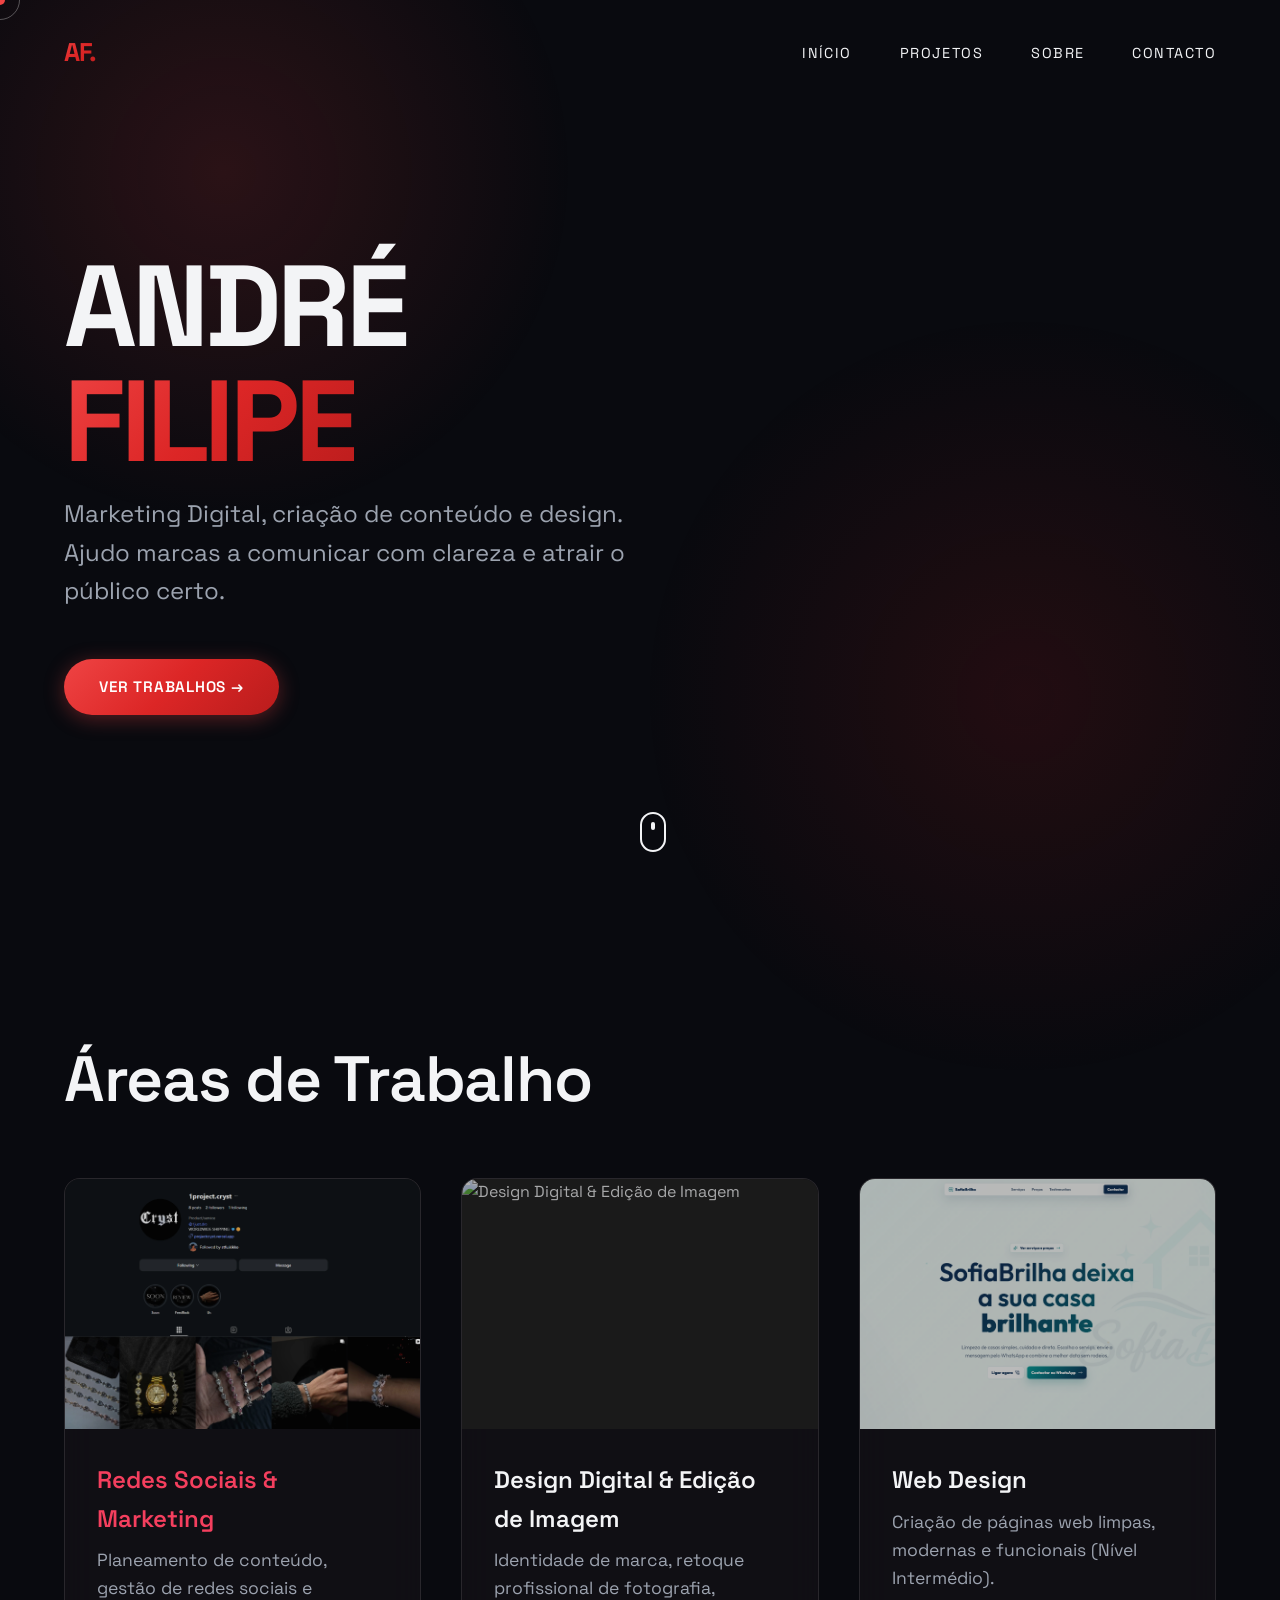
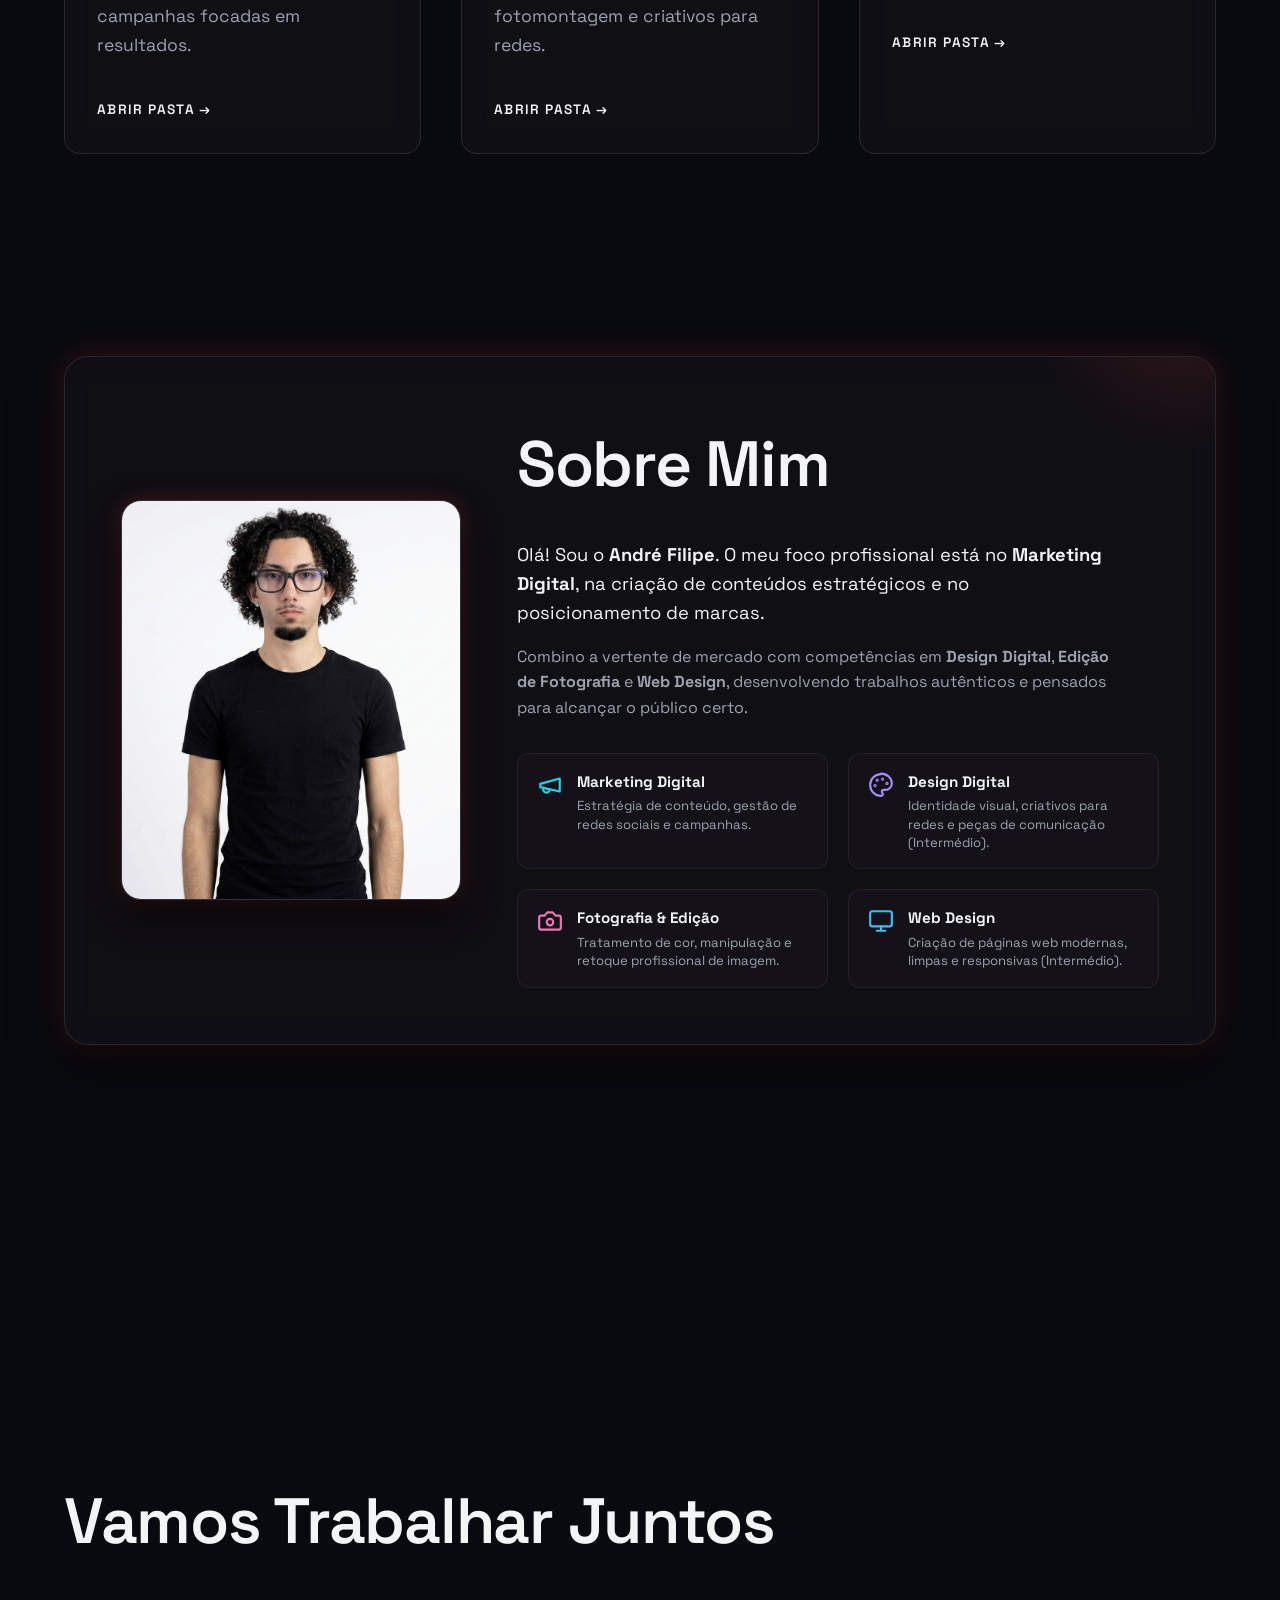
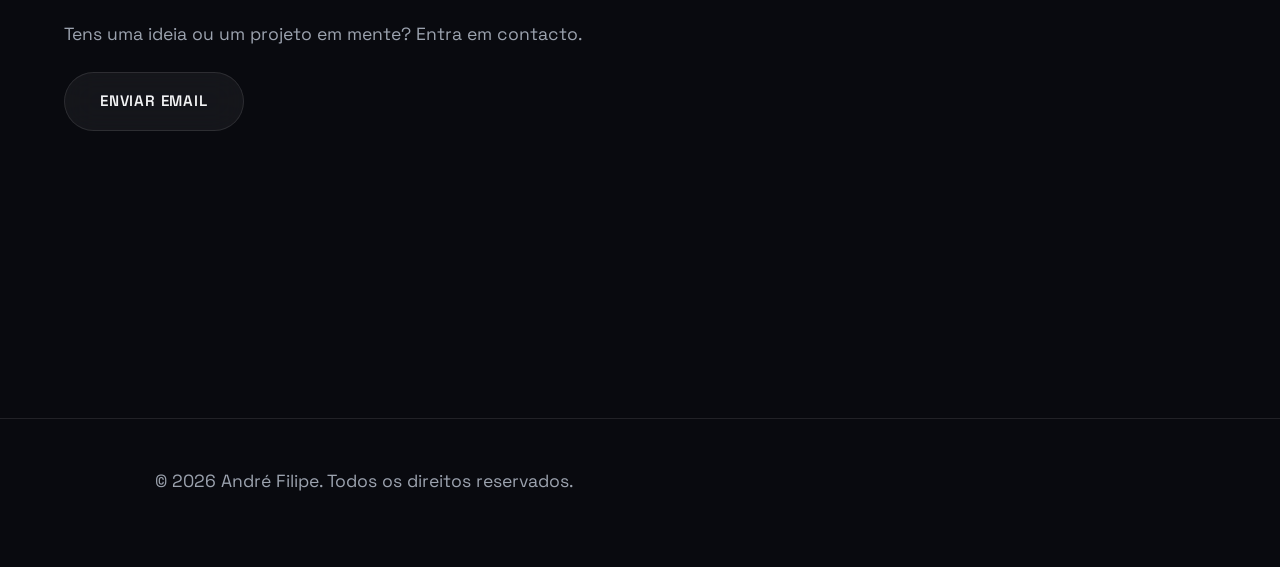
==== index.html @ 8445dd03 "Update portfolio: Red Theme, SVG Icons, Real Covers, Internship Context, Boa Viagem Web Design & AF " ====
<!DOCTYPE html>
<html lang="pt">
<head>
    <meta charset="UTF-8">
    <meta name="viewport" content="width=device-width, initial-scale=1.0">
    <title>André Filipe | Portfólio de Digital Design, Web Design & Edição de Imagem</title>
    <meta name="description" content="Portfólio profissional de André Filipe. Especialista em Web Design, Design Gráfico, Edição & Retoque de Imagem e Marketing Digital.">
    <meta name="keywords" content="André Filipe, Portfólio, Web Design, Design Gráfico, Edição de Fotos, Photoshop, Figma, Marketing Digital, Portugal">
    <meta property="og:title" content="André Filipe | Portfólio Profissional">
    <meta property="og:description" content="Criando experiências digitais memoráveis com Web Design, Design Gráfico e Edição de Fotos.">
    <meta property="og:type" content="website">
    <link rel="icon" type="image/png" href="favicon.png">
    <link rel="apple-touch-icon" href="favicon.png">
    <link rel="preconnect" href="https://fonts.googleapis.com">
    <link rel="preconnect" href="https://fonts.gstatic.com" crossorigin>
    <link href="https://fonts.googleapis.com/css2?family=Space+Grotesk:wght@300;400;600;700;800&display=swap" rel="stylesheet">
    <link rel="stylesheet" href="style.css">
</head>
<body>
    <div id="cursor"></div>
    <div id="cursor-follower"></div>

    <nav class="navbar">
        <div class="logo">AF.</div>
        <ul class="nav-links">
            <li><a href="#home">Início</a></li>
            <li><a href="#projects">Projetos</a></li>
            <li><a href="#about">Sobre</a></li>
            <li><a href="#contact">Contacto</a></li>
        </ul>
        <div class="hamburger">
            <span class="bar"></span>
            <span class="bar"></span>
            <span class="bar"></span>
        </div>
    </nav>

    <main>
        <section id="home" class="hero section">
            <div class="hero-content">
                <h1 class="fade-up">André<br><span class="gradient-text">Filipe</span></h1>
                <p class="fade-up delay-1">Marketing Digital, criação de conteúdo e design. Ajudo marcas a comunicar com clareza e atrair o público certo.</p>
                <div class="btn-group fade-up delay-2">
                    <a href="#projects" class="btn">Ver Trabalhos →</a>
                </div>
            </div>
            <div class="scroll-indicator fade-up delay-3">
                <div class="mouse"></div>
            </div>
        </section>

        <section id="projects" class="projects section">
            <h2 class="section-title fade-up">Áreas de Trabalho</h2>
            <div class="project-grid">
                <!-- Pasta 1: Redes Sociais & Marketing -->
                <a href="redes-sociais.html" class="project-card folder-card fade-up" style="text-decoration: none; color: inherit;">
                    <div class="folder-image" style="padding: 0;">
                        <img src="images/cryst_instagram_cover.png" alt="Redes Sociais & Marketing" style="width: 100%; height: 100%; object-fit: cover; object-position: top center; opacity: 0.85; transition: var(--transition);">
                    </div>
                    <div class="project-info">
                        <h3 style="color: var(--accent-cyan);">Redes Sociais & Marketing</h3>
                        <p>Planeamento de conteúdo, gestão de redes sociais e campanhas focadas em resultados.</p>
                        <span class="project-link">Abrir Pasta →</span>
                    </div>
                </a>
                <!-- Pasta 2: Design Digital & Edição de Imagem -->
                <a href="design-e-edicao.html" class="project-card folder-card fade-up" style="text-decoration: none; color: inherit;">
                    <div class="folder-image" style="padding: 0;">
                        <img src="images/22222.png" alt="Design Digital & Edição de Imagem" style="width: 100%; height: 100%; object-fit: cover; opacity: 0.65; transition: var(--transition);">
                    </div>
                    <div class="project-info">
                        <h3>Design Digital & Edição de Imagem</h3>
                        <p>Identidade de marca, retoque profissional de fotografia, fotomontagem e criativos para redes.</p>
                        <span class="project-link">Abrir Pasta →</span>
                    </div>
                </a>
                <!-- Pasta 3: Web Design -->
                <a href="web-design.html" class="project-card folder-card fade-up" style="text-decoration: none; color: inherit;">
                    <div class="folder-image" style="padding: 0;">
                        <img src="images/sofia_brilha_cover.png" alt="Web Design" style="width: 100%; height: 100%; object-fit: cover; opacity: 0.7; transition: var(--transition);">
                    </div>
                    <div class="project-info">
                        <h3>Web Design</h3>
                        <p>Criação de páginas web limpas, modernas e funcionais (Nível Intermédio).</p>
                        <span class="project-link">Abrir Pasta →</span>
                    </div>
                </a>
            </div>
        </section>

        <section id="about" class="about section">
            <div class="about-card fade-up">
                <div class="about-grid">
                    <!-- Coluna da Foto -->
                    <div class="about-image-column">
                        <div class="about-image-wrapper" data-lightbox data-lightbox-src="images/andre_profile.png" data-lightbox-caption="André Filipe - Foto de Perfil">
                            <img src="images/andre_profile.png" alt="André Filipe">
                        </div>
                    </div>

                    <!-- Coluna de Texto Humana & Limpa -->
                    <div class="about-content">
                        <h2 class="section-title" style="margin-bottom: 1.5rem; text-align: left;">Sobre Mim</h2>
                        
                        <p style="font-size: 1.15rem; color: #f3f4f6; margin-bottom: 1rem; line-height: 1.6;">
                            Olá! Sou o <strong>André Filipe</strong>. O meu foco profissional está no <strong>Marketing Digital</strong>, na criação de conteúdos estratégicos e no posicionamento de marcas.
                        </p>
                        <p style="font-size: 1rem; color: var(--secondary-text); margin-bottom: 2rem; line-height: 1.6;">
                            Combino a vertente de mercado com competências em <strong>Design Digital</strong>, <strong>Edição de Fotografia</strong> e <strong>Web Design</strong>, desenvolvendo trabalhos autênticos e pensados para alcançar o público certo.
                        </p>

                        <!-- Lista Limpa de Competências com Ícones Vetoriais SVG -->
                        <div class="about-services-list">
                            <div class="service-item">
                                <img src="images/icons/icon-marketing.svg" alt="Marketing Digital" class="service-icon-img">
                                <div>
                                    <strong>Marketing Digital</strong>
                                    <p>Estratégia de conteúdo, gestão de redes sociais e campanhas.</p>
                                </div>
                            </div>
                            <div class="service-item">
                                <img src="images/icons/icon-design.svg" alt="Design Digital" class="service-icon-img">
                                <div>
                                    <strong>Design Digital</strong>
                                    <p>Identidade visual, criativos para redes e peças de comunicação (Intermédio).</p>
                                </div>
                            </div>
                            <div class="service-item">
                                <img src="images/icons/icon-camera.svg" alt="Fotografia & Edição" class="service-icon-img">
                                <div>
                                    <strong>Fotografia & Edição</strong>
                                    <p>Tratamento de cor, manipulação e retoque profissional de imagem.</p>
                                </div>
                            </div>
                            <div class="service-item">
                                <img src="images/icons/icon-web.svg" alt="Web Design" class="service-icon-img">
                                <div>
                                    <strong>Web Design</strong>
                                    <p>Criação de páginas web modernas, limpas e responsivas (Intermédio).</p>
                                </div>
                            </div>
                        </div>
                    </div>
                </div>
            </div>
        </section>

        <section id="contact" class="contact section">
            <div class="contact-content fade-up">
                <h2 class="section-title">Vamos Trabalhar Juntos</h2>
                <p>Tens uma ideia ou um projeto em mente? Entra em contacto.</p>
                <a href="mailto:exemplo@email.com" class="btn btn-outline">Enviar Email</a>
            </div>
        </section>
    </main>

    <!-- Lightbox Modal com Botão X -->
    <div id="lightbox-modal" class="lightbox-modal">
        <button id="lightbox-close" class="lightbox-close" title="Fechar (ESC)">&times;</button>
        <div class="lightbox-content">
            <img id="lightbox-img" src="" alt="Visualização em tamanho cheio" />
            <h3 id="lightbox-caption"></h3>
        </div>
    </div>

    <footer>
        <p>&copy; 2026 André Filipe. Todos os direitos reservados.</p>
    </footer>

    <script src="script.js"></script>
</body>
</html>
---- style.css ----
/* style.css */
:root {
    --bg-color: #090a0f;
    --text-color: #f3f4f6;
    --accent-color: #ef4444;       /* Vermelho Carmesim */
    --accent-cyan: #f43f5e;        /* Vermelho Rosa */
    --accent-pink: #dc2626;        /* Vermelho Escuro */
    --secondary-text: #9ca3af;
    --card-bg: rgba(20, 18, 24, 0.7);
    --card-border: rgba(255, 255, 255, 0.1);
    --card-hover-border: rgba(239, 68, 68, 0.5);
    --gradient-main: linear-gradient(135deg, #ef4444 0%, #dc2626 50%, #b91c1c 100%);
    --gradient-glow: radial-gradient(circle at 50% 50%, rgba(239, 68, 68, 0.18) 0%, transparent 70%);
    --transition: all 0.4s cubic-bezier(0.16, 1, 0.3, 1);
    --backdrop-blur: blur(16px);
}

* {
    margin: 0;
    padding: 0;
    box-sizing: border-box;
}

html {
    scroll-behavior: smooth;
}

body {
    font-family: 'Space Grotesk', sans-serif;
    background-color: var(--bg-color);
    color: var(--text-color);
    line-height: 1.6;
    overflow-x: hidden;
    cursor: none; /* Custom cursor */
    position: relative;
}

/* Background Ambient Orbs */
body::before {
    content: '';
    position: fixed;
    top: -20%;
    left: -10%;
    width: 55vw;
    height: 55vw;
    background: radial-gradient(circle, rgba(239, 68, 68, 0.15) 0%, transparent 70%);
    z-index: -1;
    pointer-events: none;
}

body::after {
    content: '';
    position: fixed;
    bottom: -20%;
    right: -10%;
    width: 60vw;
    height: 60vw;
    background: radial-gradient(circle, rgba(220, 38, 38, 0.12) 0%, transparent 70%);
    z-index: -1;
    pointer-events: none;
}

/* Custom Cursor */
#cursor {
    position: fixed;
    top: 0;
    left: 0;
    width: 10px;
    height: 10px;
    background-color: var(--accent-color);
    border-radius: 50%;
    transform: translate(-50%, -50%);
    pointer-events: none;
    z-index: 9999;
    transition: width 0.2s, height 0.2s, background-color 0.2s;
}

#cursor-follower {
    position: fixed;
    top: 0;
    left: 0;
    width: 40px;
    height: 40px;
    border: 1px solid rgba(255, 255, 255, 0.3);
    border-radius: 50%;
    transform: translate(-50%, -50%);
    pointer-events: none;
    z-index: 9998;
    transition: width 0.3s, height 0.3s, transform 0.1s ease-out;
}

.hovering #cursor {
    width: 0;
    height: 0;
}

.hovering #cursor-follower {
    width: 60px;
    height: 60px;
    background-color: rgba(255, 255, 255, 0.1);
    border-color: var(--accent-color);
}

/* Typography */
h1 {
    font-size: clamp(3.5rem, 9vw, 7.5rem);
    line-height: 1;
    font-weight: 700;
    letter-spacing: -0.04em;
    margin-bottom: 1rem;
    text-transform: uppercase;
}

.gradient-text {
    background: var(--gradient-main);
    -webkit-background-clip: text;
    -webkit-text-fill-color: transparent;
}

h2.section-title {
    font-size: clamp(2rem, 5vw, 4rem);
    font-weight: 600;
    margin-bottom: 3rem;
    letter-spacing: -0.02em;
}

h3 {
    font-size: 1.5rem;
    font-weight: 600;
    margin-bottom: 0.5rem;
}

p {
    font-size: 1.1rem;
    color: var(--secondary-text);
    max-width: 600px;
    margin-bottom: 1.5rem;
}

/* Navigation */
.navbar {
    position: fixed;
    top: 0;
    width: 100%;
    padding: 2rem 5%;
    display: flex;
    justify-content: space-between;
    align-items: center;
    z-index: 1000;
    transition: padding 0.3s ease, background 0.3s ease;
}

.navbar.scrolled {
    padding: 1rem 5%;
    background: rgba(8, 9, 12, 0.85);
    backdrop-filter: var(--backdrop-blur);
    border-bottom: 1px solid var(--card-border);
}

.logo {
    font-size: 1.6rem;
    font-weight: 800;
    letter-spacing: -0.05em;
    background: var(--gradient-main);
    -webkit-background-clip: text;
    -webkit-text-fill-color: transparent;
}

.nav-links {
    display: flex;
    list-style: none;
    gap: 3rem;
}

.nav-links a {
    color: var(--text-color);
    text-decoration: none;
    font-size: 0.9rem;
    text-transform: uppercase;
    letter-spacing: 0.1em;
    position: relative;
    transition: var(--transition);
}

.nav-links a::after {
    content: '';
    position: absolute;
    bottom: -5px;
    left: 0;
    width: 0%;
    height: 2px;
    background: var(--gradient-main);
    transition: var(--transition);
}

.nav-links a:hover::after {
    width: 100%;
}

.hamburger {
    display: none;
    cursor: pointer;
    z-index: 1001;
}

.hamburger .bar {
    display: block;
    width: 25px;
    height: 2px;
    margin: 5px auto;
    background-color: var(--text-color);
    transition: var(--transition);
}

/* Sections */
.section {
    min-height: 100vh;
    padding: 8rem 5% 4rem;
    display: flex;
    flex-direction: column;
    justify-content: center;
}

/* Hero Section */
.hero {
    position: relative;
    justify-content: center;
    align-items: flex-start;
}

.hero p {
    font-size: clamp(1.2rem, 2vw, 1.5rem);
    margin-bottom: 3rem;
}

.btn-group {
    display: flex;
    gap: 1rem;
    flex-wrap: wrap;
    align-items: center;
}

.btn {
    display: inline-flex;
    align-items: center;
    gap: 0.6rem;
    padding: 1rem 2.2rem;
    background: var(--gradient-main);
    color: #ffffff;
    text-decoration: none;
    font-weight: 600;
    font-size: 0.95rem;
    text-transform: uppercase;
    letter-spacing: 0.05em;
    border-radius: 50px;
    transition: var(--transition);
    border: none;
    box-shadow: 0 4px 20px rgba(239, 68, 68, 0.35);
    cursor: pointer;
}

.btn:hover {
    transform: translateY(-3px);
    box-shadow: 0 8px 25px rgba(239, 68, 68, 0.5);
    background: linear-gradient(135deg, #f87171 0%, #dc2626 100%);
    color: #ffffff;
}

.btn-outline {
    background: rgba(255, 255, 255, 0.05);
    color: var(--text-color);
    border: 1px solid var(--card-border);
    backdrop-filter: var(--backdrop-blur);
    box-shadow: none;
}

.btn-outline:hover {
    background: rgba(255, 255, 255, 0.12);
    border-color: rgba(255, 255, 255, 0.25);
    color: var(--text-color);
}

.scroll-indicator {
    position: absolute;
    bottom: 3rem;
    left: 50%;
    transform: translateX(-50%);
    opacity: 0.5;
}

.mouse {
    width: 26px;
    height: 40px;
    border: 2px solid var(--text-color);
    border-radius: 20px;
    position: relative;
}

.mouse::before {
    content: '';
    position: absolute;
    top: 8px;
    left: 50%;
    transform: translateX(-50%);
    width: 4px;
    height: 8px;
    background-color: var(--text-color);
    border-radius: 2px;
    animation: scroll 2s infinite;
}

@keyframes scroll {
    0% { transform: translate(-50%, 0); opacity: 1; }
    100% { transform: translate(-50%, 15px); opacity: 0; }
}

/* Projects Section */
.project-grid {
    display: grid;
    grid-template-columns: repeat(auto-fit, minmax(340px, 1fr));
    gap: 2.5rem;
}

.project-card {
    background: var(--card-bg);
    border: 1px solid var(--card-border);
    border-radius: 16px;
    overflow: hidden;
    transition: var(--transition);
    position: relative;
    backdrop-filter: var(--backdrop-blur);
    top: 0;
    cursor: pointer;
}

.project-card:hover {
    transform: translateY(-8px);
    border-color: var(--card-hover-border);
    box-shadow: 0 15px 35px -5px rgba(0, 0, 0, 0.6), 0 0 25px rgba(239, 68, 68, 0.25);
}

.project-image, .folder-image {
    width: 100%;
    height: 250px;
    background: #1a1a1a;
    display: flex;
    align-items: center;
    justify-content: center;
    overflow: hidden;
    transition: var(--transition);
}

.folder-image svg, .folder-image img {
    transition: var(--transition);
}

.folder-image svg {
    width: 80px;
    height: 80px;
    opacity: 0.7;
}

.project-card:hover .folder-image svg {
    opacity: 1;
    transform: scale(1.1) translateY(-5px);
}

.project-card:hover .folder-image img {
    opacity: 1 !important;
    transform: scale(1.05);
}

.image-placeholder {
    color: var(--secondary-text);
    font-size: 1.2rem;
    letter-spacing: 0.1em;
    text-transform: uppercase;
    transition: var(--transition);
}

.project-card:hover .image-placeholder {
    transform: scale(1.05);
    color: var(--text-color);
}

.project-info {
    padding: 2rem;
}

.project-link {
    display: inline-block;
    margin-top: 1rem;
    color: var(--text-color);
    text-decoration: none;
    font-weight: 600;
    text-transform: uppercase;
    font-size: 0.85rem;
    letter-spacing: 0.1em;
    position: relative;
}

.project-link::after {
    content: '';
    position: absolute;
    bottom: -3px;
    left: 0;
    width: 100%;
    height: 1px;
    background-color: currentColor;
    transform: scaleX(0);
    transform-origin: right;
    transition: transform 0.3s ease;
}

.project-card:hover .project-link::after {
    transform: scaleX(1);
    transform-origin: left;
}

/* About Section Redesign */
.about-card {
    background: var(--card-bg);
    border: 1px solid var(--card-border);
    border-radius: 24px;
    padding: 3.5rem;
    backdrop-filter: var(--backdrop-blur);
    box-shadow: 0 20px 50px rgba(0, 0, 0, 0.5), 0 0 30px rgba(239, 68, 68, 0.2);
    position: relative;
    overflow: hidden;
}

.about-card::before {
    content: '';
    position: absolute;
    top: -30%;
    right: -10%;
    width: 300px;
    height: 300px;
    background: radial-gradient(circle, rgba(239, 68, 68, 0.15) 0%, transparent 70%);
    pointer-events: none;
}

.about-grid {
    display: grid;
    grid-template-columns: 340px 1fr;
    gap: 3.5rem;
    align-items: center;
}

.about-image-column {
    display: flex;
    flex-direction: column;
    align-items: center;
    gap: 1rem;
}

.about-image-wrapper {
    position: relative;
    width: 100%;
    height: 400px;
    border-radius: 20px;
    overflow: hidden;
    background: #10131a;
    border: 1px solid rgba(255, 255, 255, 0.12);
    box-shadow: 0 15px 35px rgba(0, 0, 0, 0.6), 0 0 20px rgba(239, 68, 68, 0.25);
    cursor: pointer;
    transition: var(--transition);
}

.about-image-wrapper:hover {
    transform: translateY(-6px) scale(1.02);
    border-color: var(--card-hover-border);
    box-shadow: 0 20px 45px rgba(0, 0, 0, 0.7), 0 0 30px rgba(239, 68, 68, 0.45);
}

.about-image-wrapper img {
    width: 100%;
    height: 100%;
    object-fit: cover;
    object-position: top center;
    transition: transform 0.5s ease;
    filter: contrast(1.05) brightness(0.98);
}

.about-image-wrapper:hover img {
    transform: scale(1.05);
    filter: contrast(1.1) brightness(1.02);
}

.about-status-badge {
    display: inline-flex;
    align-items: center;
    gap: 0.5rem;
    background: rgba(16, 185, 129, 0.1);
    border: 1px solid rgba(16, 185, 129, 0.3);
    color: #10b981;
    padding: 0.4rem 1rem;
    border-radius: 50px;
    font-size: 0.85rem;
    font-weight: 600;
    margin-top: 0.5rem;
}

.about-services-list {
    display: grid;
    grid-template-columns: repeat(2, 1fr);
    gap: 1.25rem;
    margin-top: 1.5rem;
}

.service-item {
    display: flex;
    align-items: flex-start;
    gap: 0.85rem;
    padding: 1rem 1.2rem;
    background: rgba(255, 255, 255, 0.02);
    border: 1px solid rgba(255, 255, 255, 0.06);
    border-radius: 12px;
    transition: var(--transition);
}

.service-item:hover {
    background: rgba(255, 255, 255, 0.05);
    border-color: rgba(255, 255, 255, 0.15);
    transform: translateY(-2px);
}

.service-icon-img {
    width: 26px;
    height: 26px;
    object-fit: contain;
    flex-shrink: 0;
    margin-top: 2px;
    transition: transform 0.3s ease;
}

.service-item:hover .service-icon-img {
    transform: scale(1.15);
}

.service-item strong {
    display: block;
    font-size: 0.95rem;
    color: #f3f4f6;
    margin-bottom: 0.2rem;
}

.service-item p {
    font-size: 0.82rem;
    color: var(--secondary-text);
    margin: 0;
    line-height: 1.4;
}

/* Footer */
footer {
    text-align: center;
    padding: 3rem 5%;
    border-top: 1px solid var(--card-border);
    color: var(--secondary-text);
    font-size: 0.9rem;
}

/* Animations (Intersection Observer classes) */
.fade-up {
    opacity: 0;
    transform: translateY(40px);
    transition: opacity 0.8s ease-out, transform 0.8s ease-out;
}

.fade-up.visible {
    opacity: 1;
    transform: translateY(0);
}

.delay-1 { transition-delay: 0.1s; }
.delay-2 { transition-delay: 0.2s; }
.delay-3 { transition-delay: 0.3s; }

/* Lightbox Modal com Botão X para Imagens */
.lightbox-modal {
    position: fixed;
    top: 0;
    left: 0;
    width: 100vw;
    height: 100vh;
    background: rgba(4, 5, 8, 0.92);
    backdrop-filter: blur(16px);
    z-index: 10000;
    display: flex;
    align-items: center;
    justify-content: center;
    opacity: 0;
    pointer-events: none;
    transition: opacity 0.3s ease;
    padding: 2rem;
}

.lightbox-modal.active {
    opacity: 1;
    pointer-events: auto;
}

.lightbox-close {
    position: fixed;
    top: 2rem;
    right: 2.5rem;
    width: 52px;
    height: 52px;
    border-radius: 50%;
    background: rgba(255, 255, 255, 0.15);
    border: 1px solid rgba(255, 255, 255, 0.3);
    color: #ffffff;
    font-size: 2.2rem;
    font-weight: 300;
    line-height: 1;
    display: flex;
    align-items: center;
    justify-content: center;
    cursor: pointer;
    z-index: 10001;
    transition: all 0.3s cubic-bezier(0.16, 1, 0.3, 1);
    box-shadow: 0 4px 20px rgba(0, 0, 0, 0.5);
}

.lightbox-close:hover {
    background: #ef4444;
    border-color: #ef4444;
    transform: scale(1.1) rotate(90deg);
}

.lightbox-content {
    max-width: 90vw;
    max-height: 85vh;
    display: flex;
    flex-direction: column;
    align-items: center;
    position: relative;
}

.lightbox-content img {
    max-width: 100%;
    max-height: 80vh;
    object-fit: contain;
    border-radius: 12px;
    box-shadow: 0 20px 50px rgba(0, 0, 0, 0.8), 0 0 30px rgba(239, 68, 68, 0.25);
    border: 1px solid rgba(255, 255, 255, 0.15);
}

.lightbox-content h3 {
    margin-top: 1.2rem;
    font-size: 1.3rem;
    color: #f3f4f6;
    text-align: center;
    font-family: 'Space Grotesk', sans-serif;
}

/* Mobile Responsiveness */
@media (max-width: 768px) {
    .about-grid {
        grid-template-columns: 1fr;
        gap: 2rem;
    }
    
    .about-image-wrapper {
        height: 320px;
        max-width: 320px;
        margin: 0 auto;
    }

    .lightbox-close {
        top: 1.2rem;
        right: 1.2rem;
        width: 44px;
        height: 44px;
        font-size: 1.8rem;
    }

    #cursor, #cursor-follower {
        display: none; /* Disable custom cursor on mobile */
    }
    
    body {
        cursor: auto;
    }

    .hamburger {
        display: block;
    }

    .hamburger.active .bar:nth-child(2) {
        opacity: 0;
    }

    .hamburger.active .bar:nth-child(1) {
        transform: translateY(7px) rotate(45deg);
    }

    .hamburger.active .bar:nth-child(3) {
        transform: translateY(-7px) rotate(-45deg);
    }

    .nav-links {
        position: fixed;
        left: -100%;
        top: 0;
        gap: 0;
        flex-direction: column;
        background-color: var(--bg-color);
        width: 100%;
        height: 100vh;
        text-align: center;
        transition: 0.3s;
        justify-content: center;
    }

    .nav-links.active {
        left: 0;
    }

    .nav-links li {
        margin: 2rem 0;
    }

    .nav-links a {
        font-size: 1.5rem;
    }
    
    .navbar {
        mix-blend-mode: normal;
        background: var(--bg-color);
    }

    .section {
        padding: 6rem 5% 3rem;
    }
}
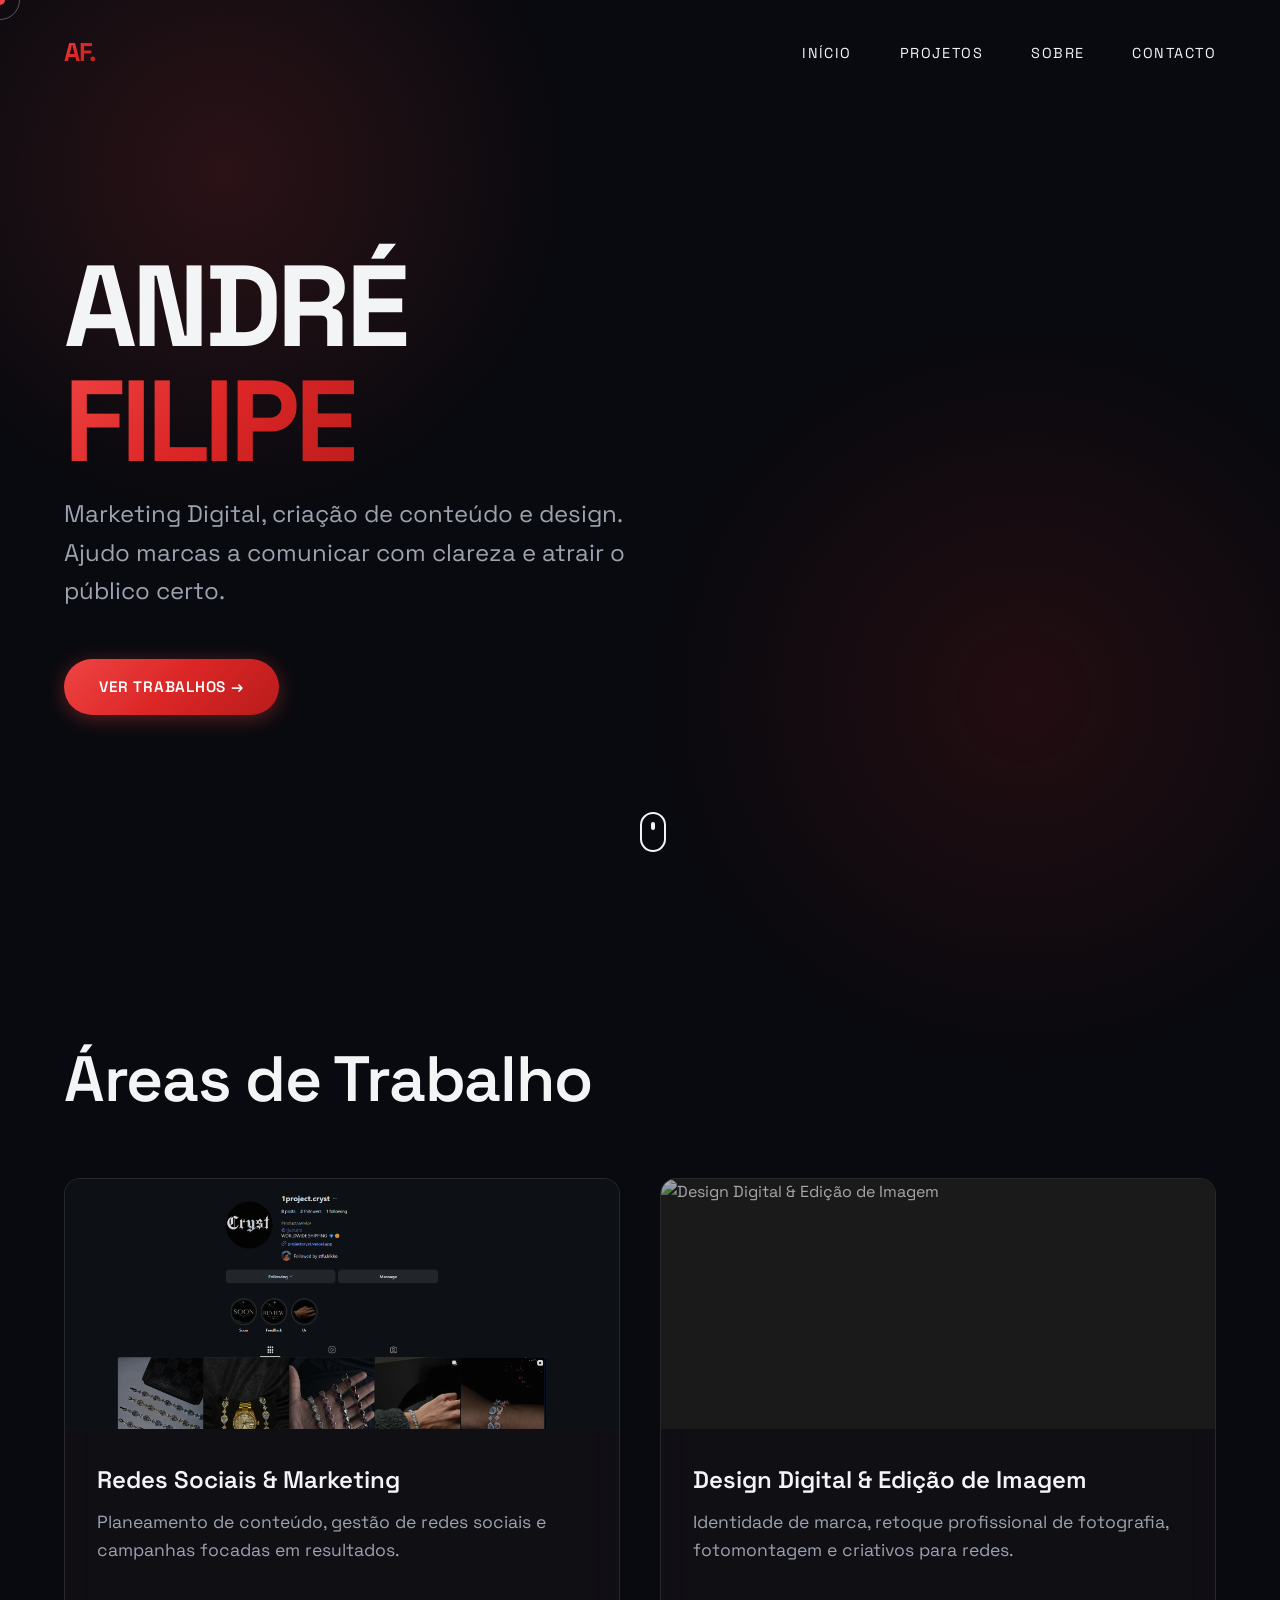
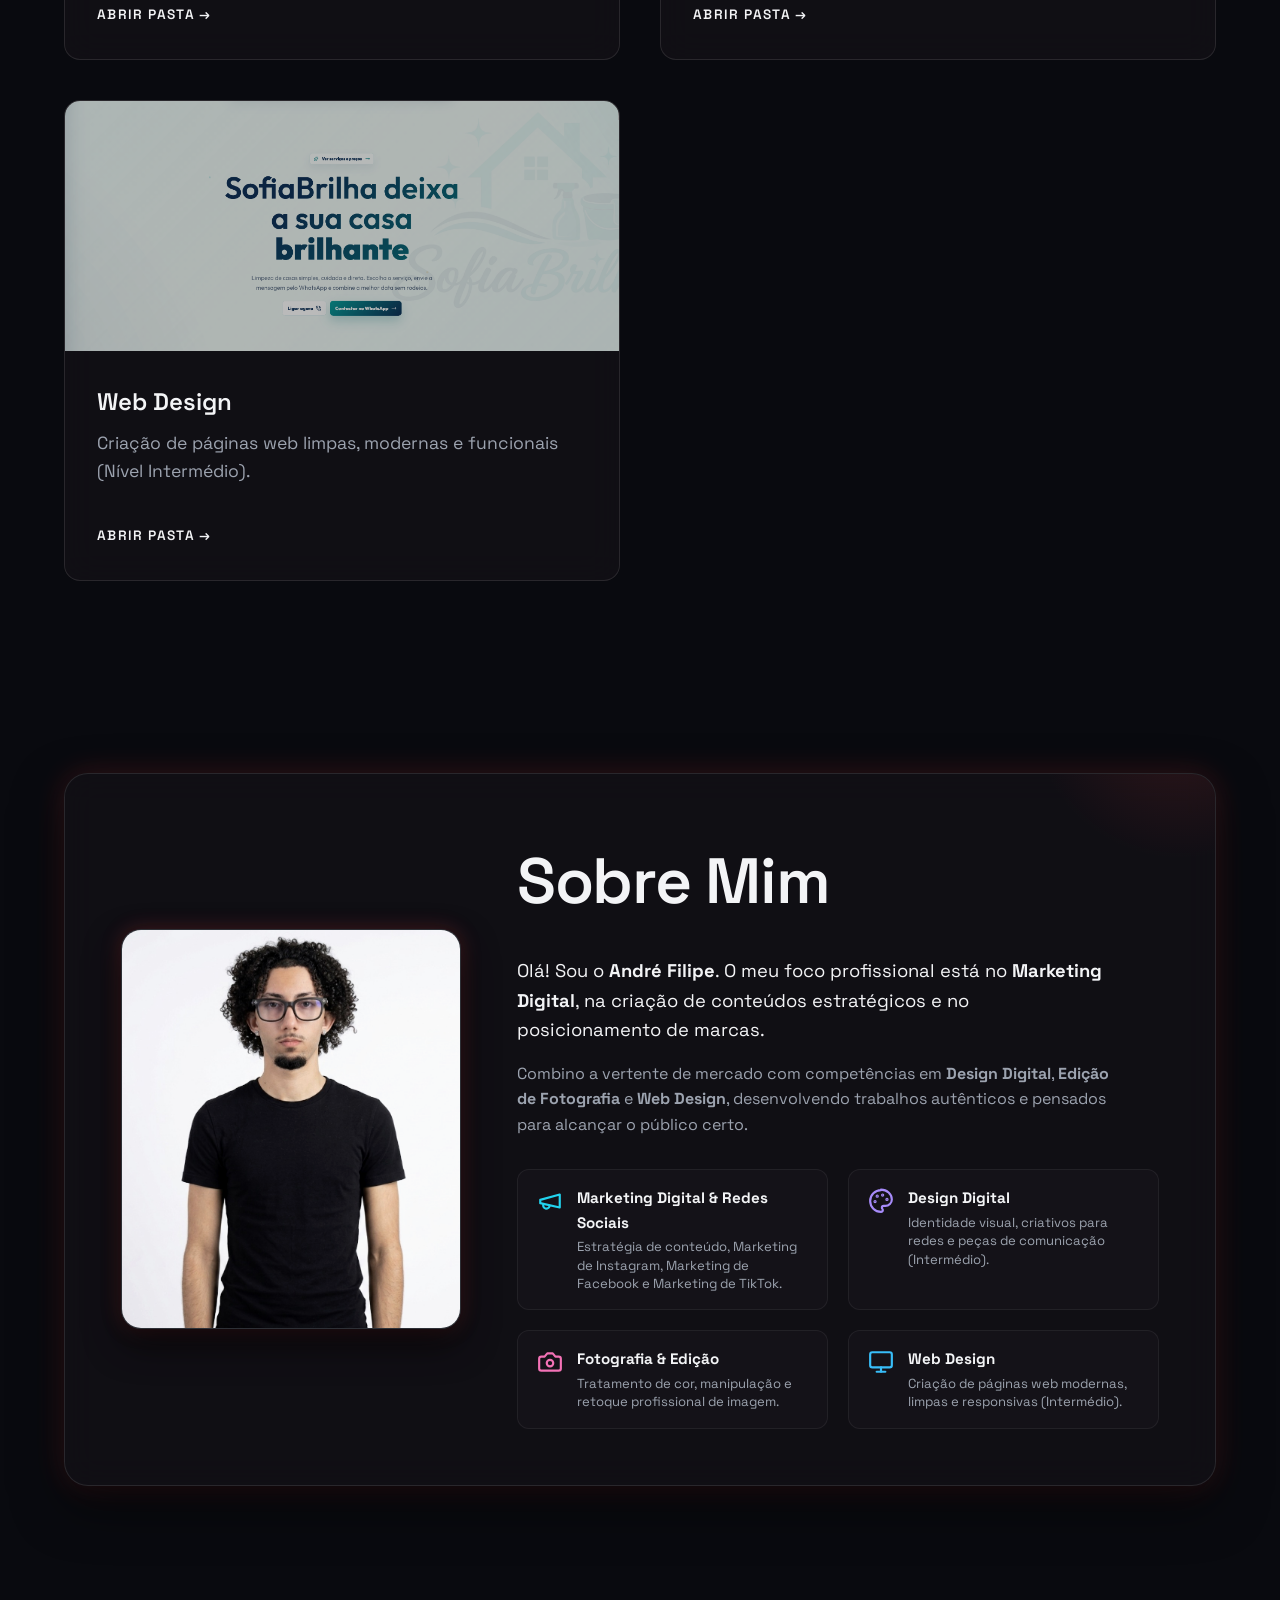
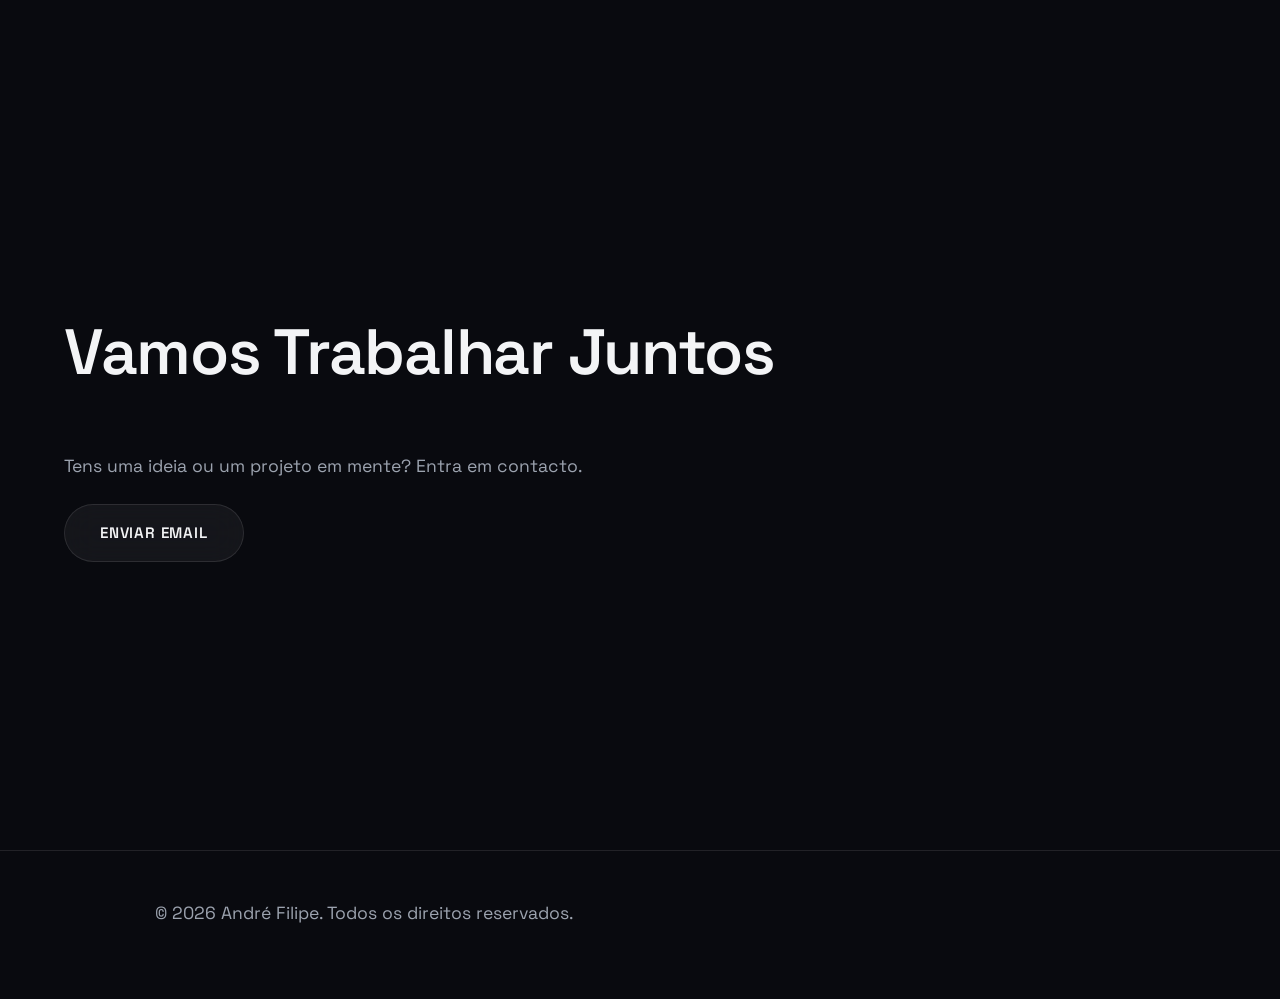
==== commit 0b4c27ff: "Update portfolio: Add Facebook & TikTok Cryst projects, update skills & 2-column grid layout" ====
--- a/index.html
+++ b/index.html
@@ -58,7 +58,7 @@
                         <img src="images/cryst_instagram_cover.png" alt="Redes Sociais & Marketing" style="width: 100%; height: 100%; object-fit: cover; object-position: top center; opacity: 0.85; transition: var(--transition);">
                     </div>
                     <div class="project-info">
-                        <h3 style="color: var(--accent-cyan);">Redes Sociais & Marketing</h3>
+                        <h3>Redes Sociais & Marketing</h3>
                         <p>Planeamento de conteúdo, gestão de redes sociais e campanhas focadas em resultados.</p>
                         <span class="project-link">Abrir Pasta →</span>
                     </div>
@@ -114,8 +114,8 @@
                             <div class="service-item">
                                 <img src="images/icons/icon-marketing.svg" alt="Marketing Digital" class="service-icon-img">
                                 <div>
-                                    <strong>Marketing Digital</strong>
-                                    <p>Estratégia de conteúdo, gestão de redes sociais e campanhas.</p>
+                                    <strong>Marketing Digital & Redes Sociais</strong>
+                                    <p>Estratégia de conteúdo, Marketing de Instagram, Marketing de Facebook e Marketing de TikTok.</p>
                                 </div>
                             </div>
                             <div class="service-item">
--- a/style.css
+++ b/style.css
@@ -317,7 +317,7 @@
 /* Projects Section */
 .project-grid {
     display: grid;
-    grid-template-columns: repeat(auto-fit, minmax(340px, 1fr));
+    grid-template-columns: repeat(auto-fit, minmax(400px, 1fr));
     gap: 2.5rem;
 }
 
@@ -657,6 +657,10 @@
 
 /* Mobile Responsiveness */
 @media (max-width: 768px) {
+    .project-grid {
+        grid-template-columns: 1fr;
+    }
+
     .about-grid {
         grid-template-columns: 1fr;
         gap: 2rem;
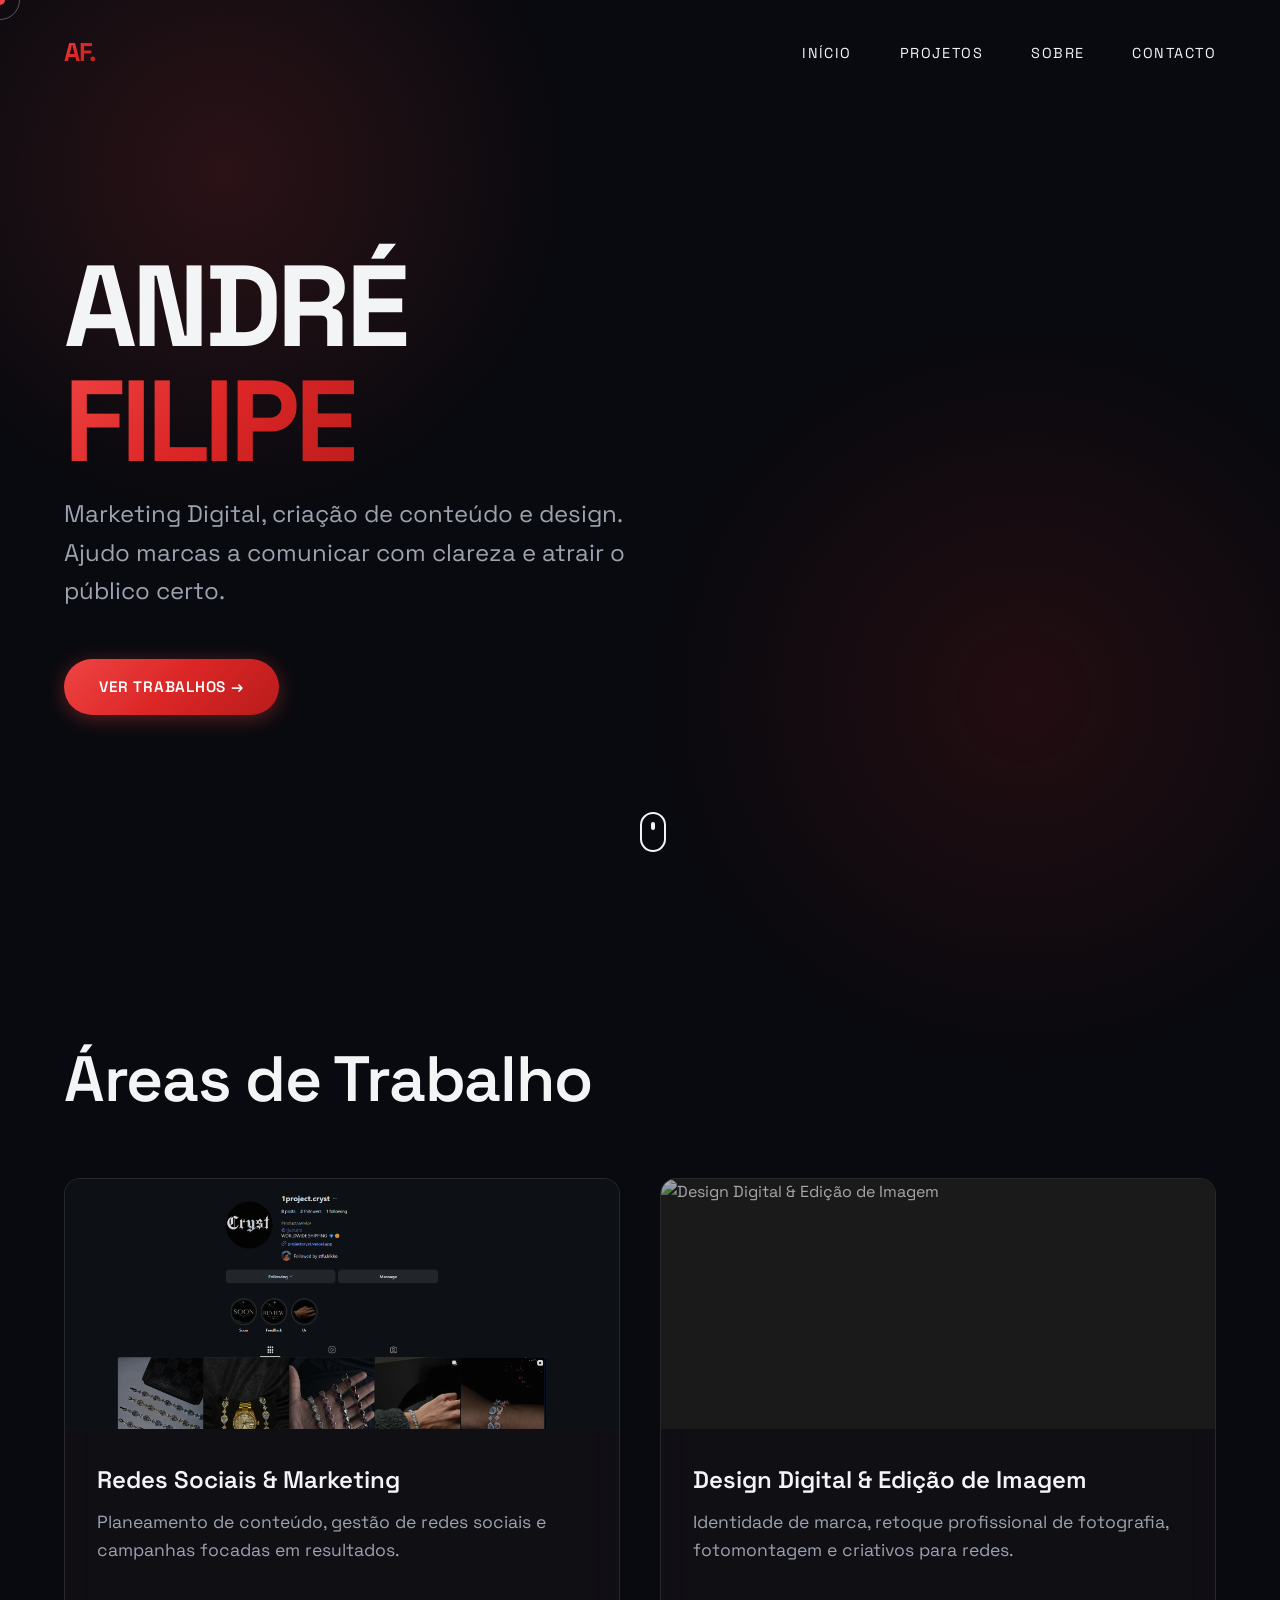
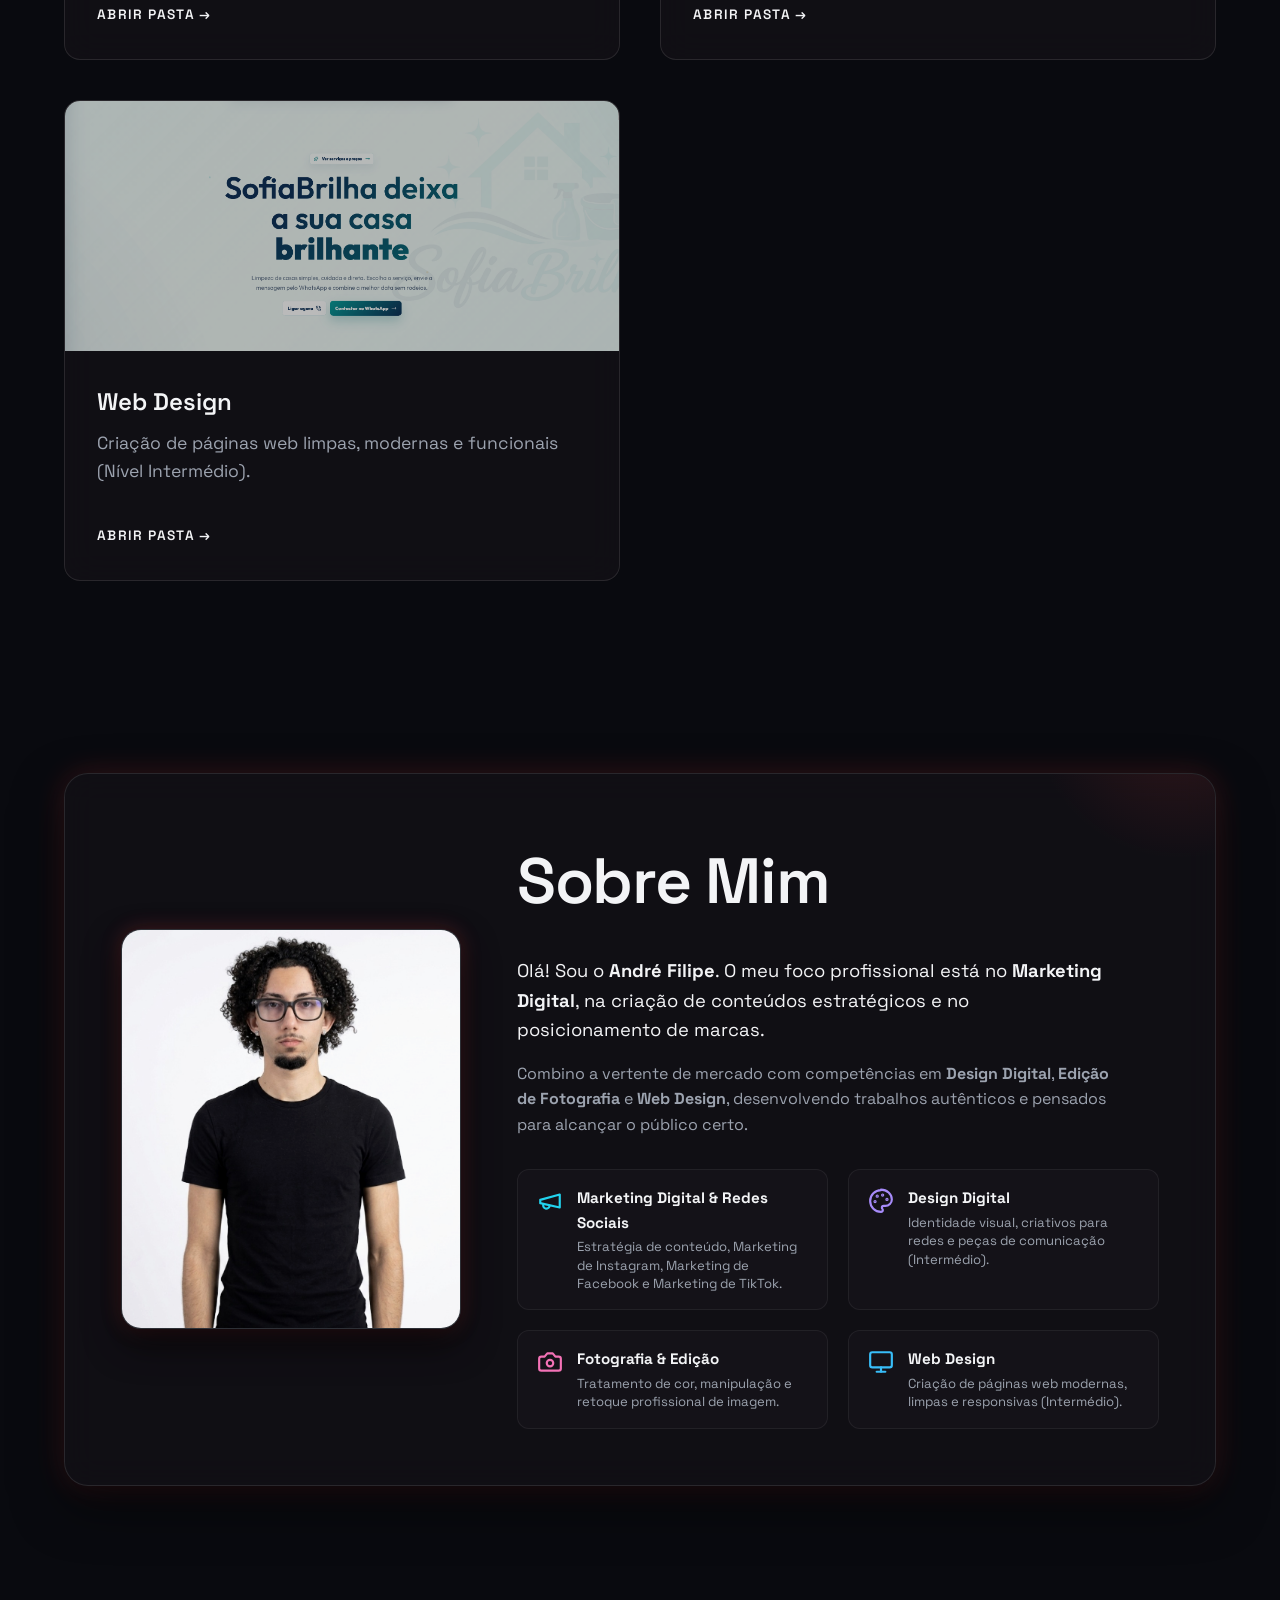
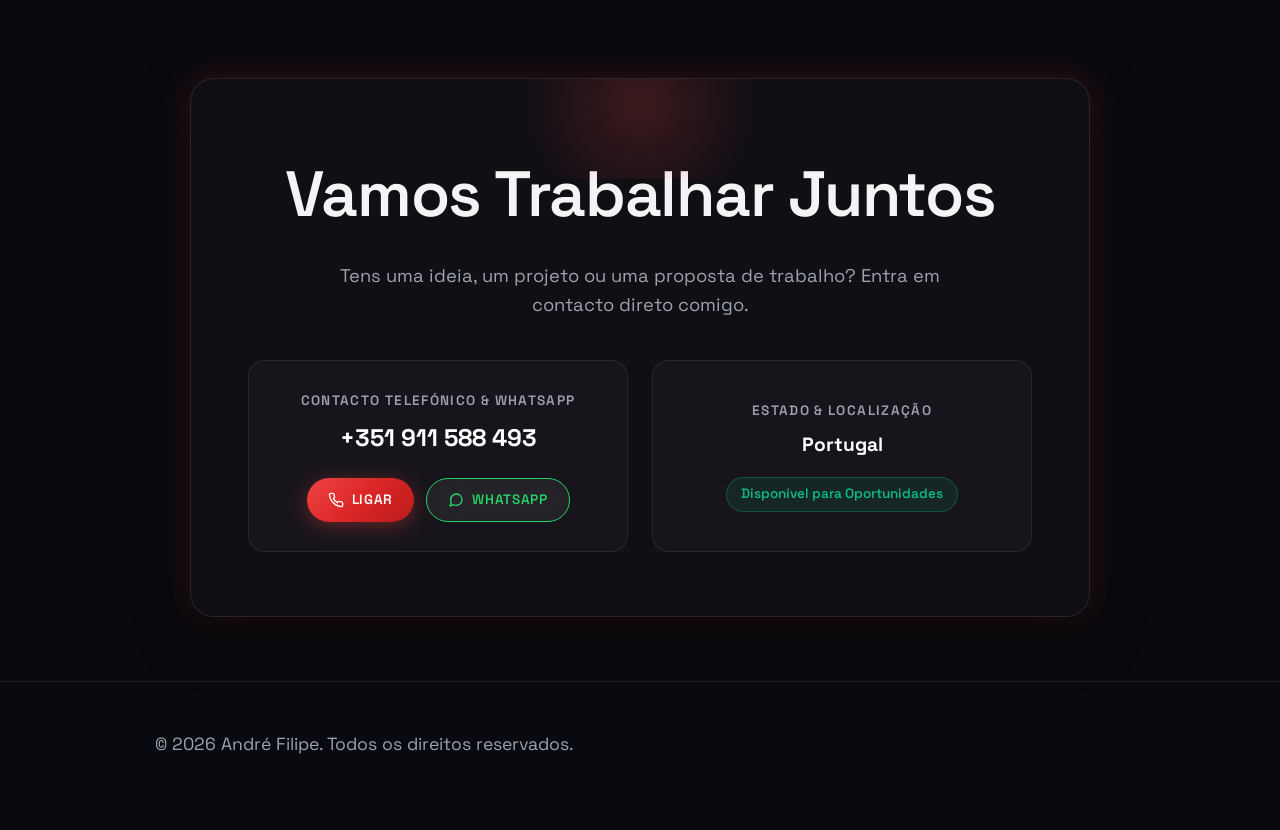
==== commit 8640b47a: "Update portfolio: Add contact number +351 911 588 493, SVG vector contact icons, and mobile responsi" ====
--- a/index.html
+++ b/index.html
@@ -145,11 +145,46 @@
             </div>
         </section>
 
-        <section id="contact" class="contact section">
-            <div class="contact-content fade-up">
-                <h2 class="section-title">Vamos Trabalhar Juntos</h2>
-                <p>Tens uma ideia ou um projeto em mente? Entra em contacto.</p>
-                <a href="mailto:exemplo@email.com" class="btn btn-outline">Enviar Email</a>
+        <section id="contact" class="contact section" style="min-height: 70vh; position: relative;">
+            <div class="contact-card fade-up" style="background: var(--card-bg); border: 1px solid var(--card-border); border-radius: 24px; padding: 4rem 3rem; backdrop-filter: var(--backdrop-blur); box-shadow: 0 20px 50px rgba(0, 0, 0, 0.5), 0 0 35px rgba(239, 68, 68, 0.2); max-width: 900px; margin: 0 auto; width: 100%; text-align: center; position: relative; overflow: hidden;">
+                
+                <div style="position: absolute; top: -50px; left: 50%; transform: translateX(-50%); width: 300px; height: 150px; background: radial-gradient(circle, rgba(239, 68, 68, 0.2) 0%, transparent 70%); pointer-events: none;"></div>
+
+                <h2 class="section-title" style="margin-bottom: 1rem;">Vamos Trabalhar Juntos</h2>
+                <p style="font-size: 1.15rem; color: var(--secondary-text); max-width: 600px; margin: 0 auto 2.5rem; line-height: 1.6;">
+                    Tens uma ideia, um projeto ou uma proposta de trabalho? Entra em contacto direto comigo.
+                </p>
+
+                <div style="display: flex; gap: 1.5rem; justify-content: center; flex-wrap: wrap;">
+                    <!-- Card de Telefone / WhatsApp -->
+                    <div style="background: rgba(255, 255, 255, 0.03); border: 1px solid rgba(255, 255, 255, 0.08); border-radius: 16px; padding: 1.8rem 2rem; display: flex; flex-direction: column; align-items: center; gap: 0.5rem; min-width: 280px; flex: 1; max-width: 380px;">
+                        <span style="font-size: 0.85rem; text-transform: uppercase; letter-spacing: 0.1em; color: var(--secondary-text); font-weight: 600;">Contacto Telefónico & WhatsApp</span>
+                        <a href="tel:+351911588493" style="font-size: 1.5rem; font-weight: 700; color: #ffffff; text-decoration: none; font-family: 'Space Grotesk', sans-serif; transition: color 0.3s ease;">
+                            +351 911 588 493
+                        </a>
+                        <div style="display: flex; gap: 0.75rem; margin-top: 0.75rem; flex-wrap: wrap; justify-content: center;">
+                            <a href="tel:+351911588493" class="btn" style="padding: 0.65rem 1.3rem; font-size: 0.85rem; display: inline-flex; align-items: center; gap: 0.5rem;">
+                                <img src="images/icons/icon-phone.svg" alt="Ligar" style="width: 16px; height: 16px; filter: brightness(0) invert(1);">
+                                Ligar
+                            </a>
+                            <a href="https://wa.me/351911588493" target="_blank" class="btn btn-outline" style="padding: 0.65rem 1.3rem; font-size: 0.85rem; border-color: #25d366; color: #25d366; display: inline-flex; align-items: center; gap: 0.5rem;">
+                                <img src="images/icons/icon-whatsapp.svg" alt="WhatsApp" style="width: 16px; height: 16px; filter: invert(59%) sepia(85%) saturate(415%) hue-rotate(93deg) brightness(97%) contrast(93%);">
+                                WhatsApp
+                            </a>
+                        </div>
+                    </div>
+
+                    <!-- Card de Disponibilidade -->
+                    <div style="background: rgba(255, 255, 255, 0.03); border: 1px solid rgba(255, 255, 255, 0.08); border-radius: 16px; padding: 1.8rem 2rem; display: flex; flex-direction: column; align-items: center; justify-content: center; gap: 0.5rem; min-width: 280px; flex: 1; max-width: 380px;">
+                        <span style="font-size: 0.85rem; text-transform: uppercase; letter-spacing: 0.1em; color: var(--secondary-text); font-weight: 600;">Estado & Localização</span>
+                        <span style="font-size: 1.2rem; font-weight: 700; color: #ffffff; font-family: 'Space Grotesk', sans-serif;">
+                            Portugal
+                        </span>
+                        <span style="font-size: 0.85rem; color: #10b981; background: rgba(16, 185, 129, 0.1); border: 1px solid rgba(16, 185, 129, 0.3); padding: 0.35rem 0.85rem; border-radius: 50px; font-weight: 600; margin-top: 0.5rem;">
+                            Disponível para Oportunidades
+                        </span>
+                    </div>
+                </div>
             </div>
         </section>
     </main>
--- a/style.css
+++ b/style.css
@@ -657,24 +657,62 @@
 
 /* Mobile Responsiveness */
 @media (max-width: 768px) {
+    .section {
+        padding: 5rem 1.25rem 2.5rem;
+    }
+
+    .hero h1 {
+        font-size: 2.8rem;
+        line-height: 1.1;
+    }
+
+    .hero p {
+        font-size: 1.05rem;
+        margin-bottom: 2rem;
+    }
+
     .project-grid {
         grid-template-columns: 1fr;
+        gap: 1.5rem;
+    }
+
+    .project-image, .folder-image {
+        height: 210px;
+    }
+
+    .project-info {
+        padding: 1.25rem;
+    }
+
+    .about-card {
+        padding: 2rem 1.25rem;
+        border-radius: 18px;
     }
 
     .about-grid {
         grid-template-columns: 1fr;
-        gap: 2rem;
+        gap: 1.5rem;
     }
     
     .about-image-wrapper {
-        height: 320px;
-        max-width: 320px;
+        height: 280px;
+        max-width: 280px;
         margin: 0 auto;
     }
 
+    .about-services-list {
+        grid-template-columns: 1fr;
+        gap: 0.85rem;
+    }
+
+    .contact-card {
+        padding: 2.5rem 1.25rem !important;
+        border-radius: 18px !important;
+    }
+
     .lightbox-close {
-        top: 1.2rem;
-        right: 1.2rem;
+        top: 1rem;
+        right: 1rem;
         width: 44px;
         height: 44px;
         font-size: 1.8rem;
@@ -716,6 +754,7 @@
         text-align: center;
         transition: 0.3s;
         justify-content: center;
+        z-index: 1000;
     }
 
     .nav-links.active {
@@ -723,19 +762,16 @@
     }
 
     .nav-links li {
-        margin: 2rem 0;
+        margin: 1.5rem 0;
     }
 
     .nav-links a {
-        font-size: 1.5rem;
+        font-size: 1.4rem;
     }
     
     .navbar {
         mix-blend-mode: normal;
-        background: var(--bg-color);
-    }
-
-    .section {
-        padding: 6rem 5% 3rem;
-    }
-}
+        background: rgba(8, 9, 12, 0.95);
+        padding: 1rem 1.25rem;
+    }
+}
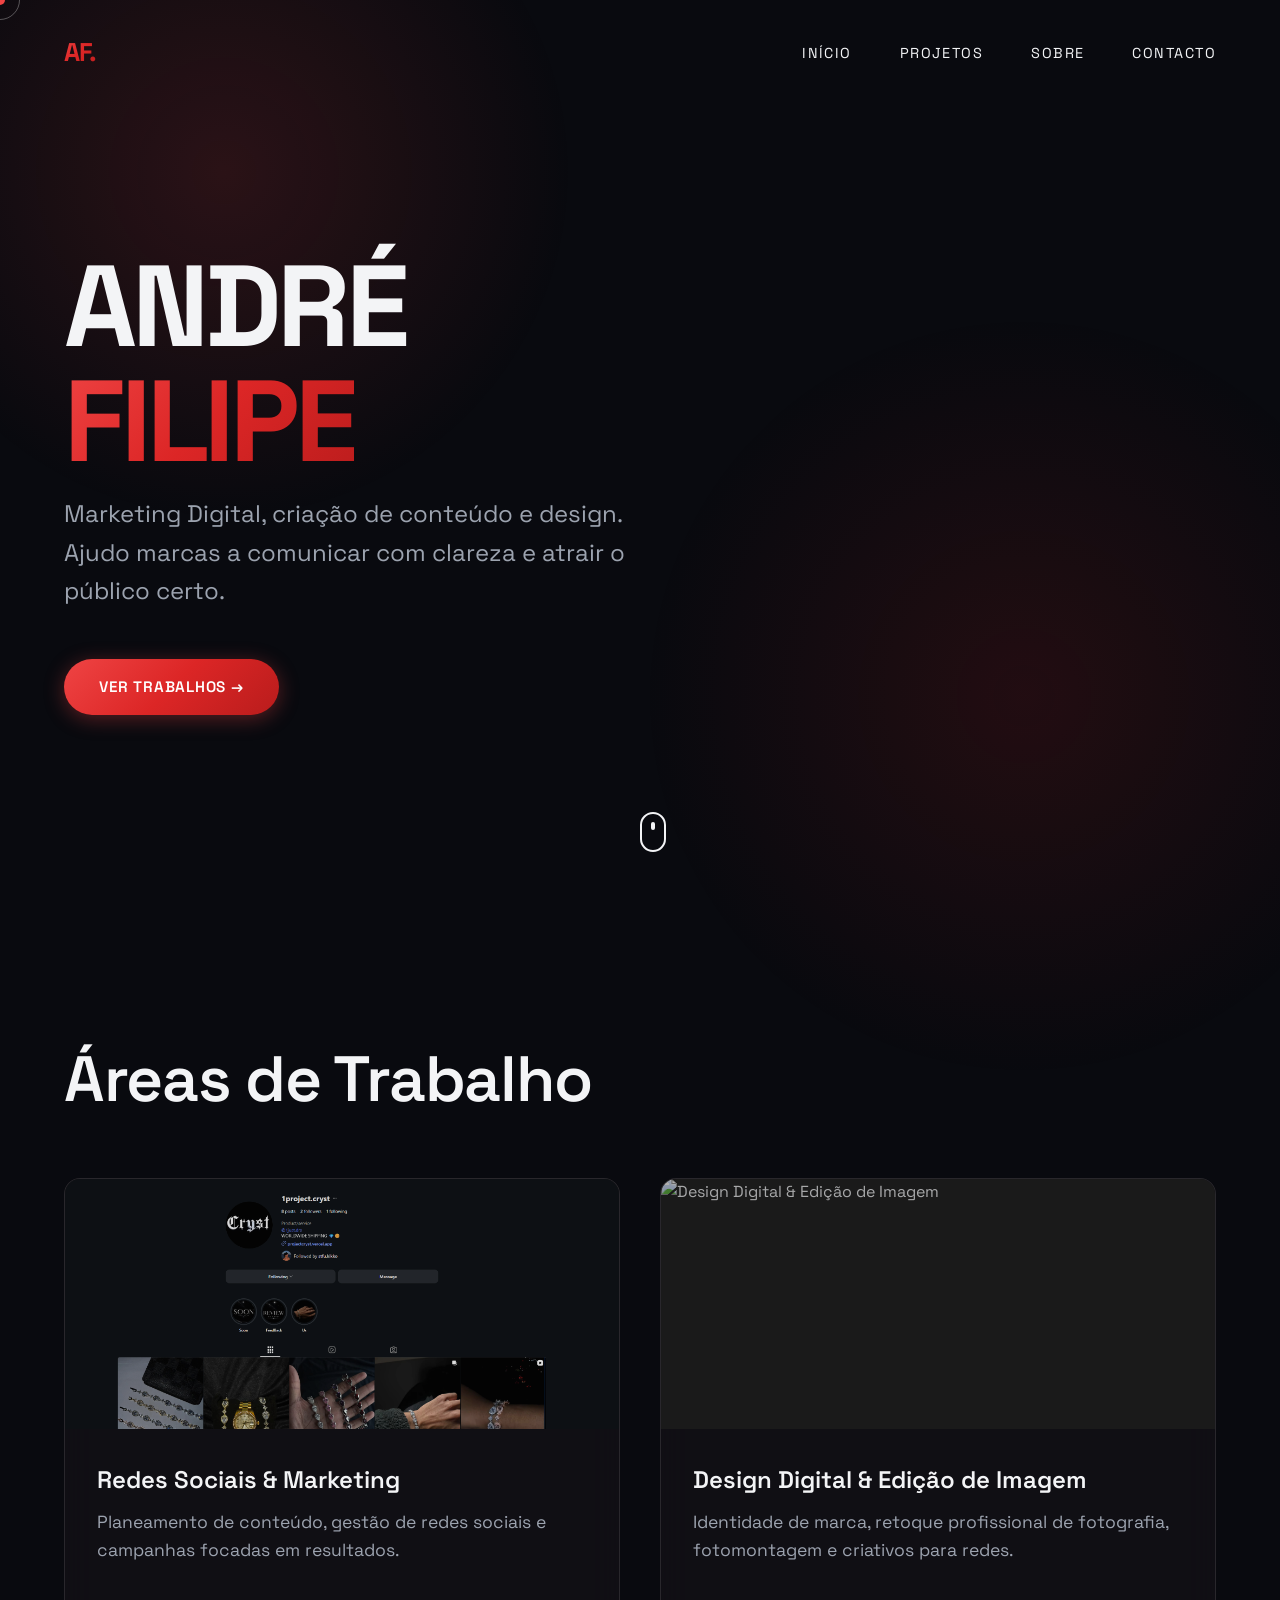
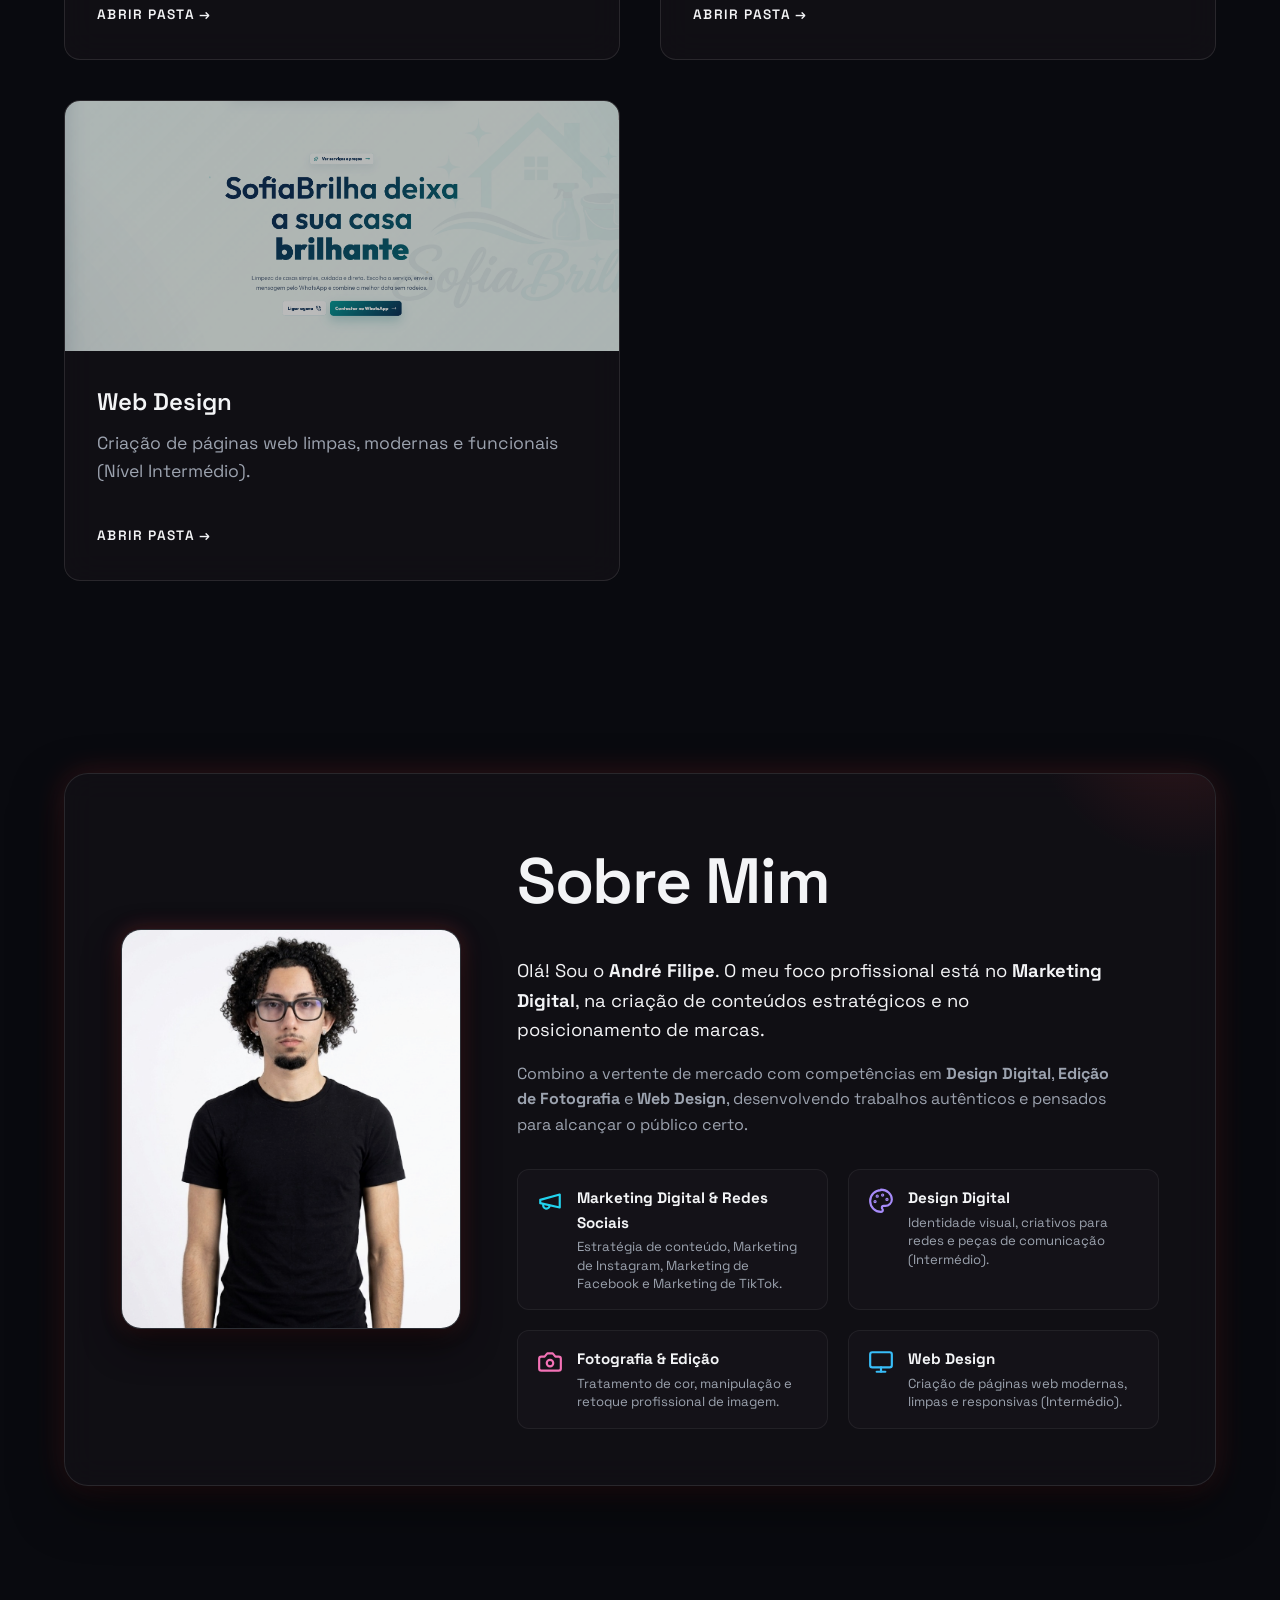
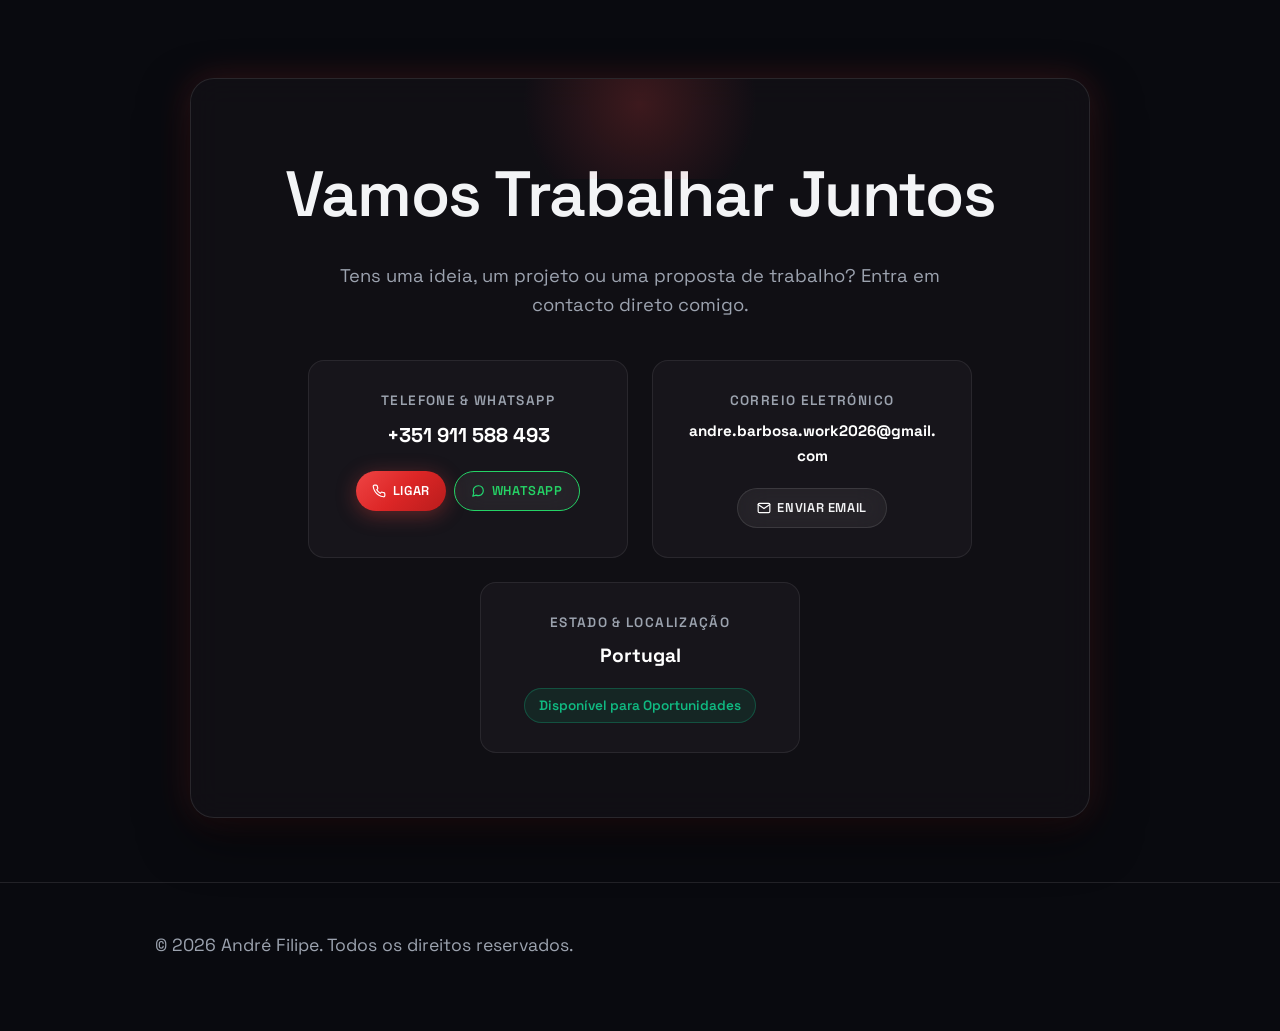
==== commit 04bdf447: "Update contact section: add official email andre.barbosa.work2026@gmail.com and SVG email icon" ====
--- a/index.html
+++ b/index.html
@@ -157,25 +157,39 @@
 
                 <div style="display: flex; gap: 1.5rem; justify-content: center; flex-wrap: wrap;">
                     <!-- Card de Telefone / WhatsApp -->
-                    <div style="background: rgba(255, 255, 255, 0.03); border: 1px solid rgba(255, 255, 255, 0.08); border-radius: 16px; padding: 1.8rem 2rem; display: flex; flex-direction: column; align-items: center; gap: 0.5rem; min-width: 280px; flex: 1; max-width: 380px;">
-                        <span style="font-size: 0.85rem; text-transform: uppercase; letter-spacing: 0.1em; color: var(--secondary-text); font-weight: 600;">Contacto Telefónico & WhatsApp</span>
-                        <a href="tel:+351911588493" style="font-size: 1.5rem; font-weight: 700; color: #ffffff; text-decoration: none; font-family: 'Space Grotesk', sans-serif; transition: color 0.3s ease;">
+                    <div style="background: rgba(255, 255, 255, 0.03); border: 1px solid rgba(255, 255, 255, 0.08); border-radius: 16px; padding: 1.8rem 2rem; display: flex; flex-direction: column; align-items: center; gap: 0.5rem; min-width: 260px; flex: 1; max-width: 320px;">
+                        <span style="font-size: 0.85rem; text-transform: uppercase; letter-spacing: 0.1em; color: var(--secondary-text); font-weight: 600;">Telefone & WhatsApp</span>
+                        <a href="tel:+351911588493" style="font-size: 1.25rem; font-weight: 700; color: #ffffff; text-decoration: none; font-family: 'Space Grotesk', sans-serif; transition: color 0.3s ease;">
                             +351 911 588 493
                         </a>
-                        <div style="display: flex; gap: 0.75rem; margin-top: 0.75rem; flex-wrap: wrap; justify-content: center;">
-                            <a href="tel:+351911588493" class="btn" style="padding: 0.65rem 1.3rem; font-size: 0.85rem; display: inline-flex; align-items: center; gap: 0.5rem;">
-                                <img src="images/icons/icon-phone.svg" alt="Ligar" style="width: 16px; height: 16px; filter: brightness(0) invert(1);">
+                        <div style="display: flex; gap: 0.5rem; margin-top: 0.75rem; flex-wrap: wrap; justify-content: center;">
+                            <a href="tel:+351911588493" class="btn" style="padding: 0.55rem 1rem; font-size: 0.8rem; display: inline-flex; align-items: center; gap: 0.4rem;">
+                                <img src="images/icons/icon-phone.svg" alt="Ligar" style="width: 14px; height: 14px; filter: brightness(0) invert(1);">
                                 Ligar
                             </a>
-                            <a href="https://wa.me/351911588493" target="_blank" class="btn btn-outline" style="padding: 0.65rem 1.3rem; font-size: 0.85rem; border-color: #25d366; color: #25d366; display: inline-flex; align-items: center; gap: 0.5rem;">
-                                <img src="images/icons/icon-whatsapp.svg" alt="WhatsApp" style="width: 16px; height: 16px; filter: invert(59%) sepia(85%) saturate(415%) hue-rotate(93deg) brightness(97%) contrast(93%);">
+                            <a href="https://wa.me/351911588493" target="_blank" class="btn btn-outline" style="padding: 0.55rem 1rem; font-size: 0.8rem; border-color: #25d366; color: #25d366; display: inline-flex; align-items: center; gap: 0.4rem;">
+                                <img src="images/icons/icon-whatsapp.svg" alt="WhatsApp" style="width: 14px; height: 14px; filter: invert(59%) sepia(85%) saturate(415%) hue-rotate(93deg) brightness(97%) contrast(93%);">
                                 WhatsApp
                             </a>
                         </div>
                     </div>
 
+                    <!-- Card de Email -->
+                    <div style="background: rgba(255, 255, 255, 0.03); border: 1px solid rgba(255, 255, 255, 0.08); border-radius: 16px; padding: 1.8rem 2rem; display: flex; flex-direction: column; align-items: center; gap: 0.5rem; min-width: 260px; flex: 1; max-width: 320px;">
+                        <span style="font-size: 0.85rem; text-transform: uppercase; letter-spacing: 0.1em; color: var(--secondary-text); font-weight: 600;">Correio Eletrónico</span>
+                        <a href="mailto:andre.barbosa.work2026@gmail.com" style="font-size: 0.95rem; font-weight: 700; color: #ffffff; text-decoration: none; font-family: 'Space Grotesk', sans-serif; transition: color 0.3s ease; word-break: break-all;">
+                            andre.barbosa.work2026@gmail.com
+                        </a>
+                        <div style="display: flex; gap: 0.5rem; margin-top: 0.75rem; justify-content: center;">
+                            <a href="mailto:andre.barbosa.work2026@gmail.com" class="btn btn-outline" style="padding: 0.55rem 1.2rem; font-size: 0.8rem; display: inline-flex; align-items: center; gap: 0.4rem;">
+                                <img src="images/icons/icon-email.svg" alt="Email" style="width: 14px; height: 14px; filter: brightness(0) invert(1);">
+                                Enviar Email
+                            </a>
+                        </div>
+                    </div>
+
                     <!-- Card de Disponibilidade -->
-                    <div style="background: rgba(255, 255, 255, 0.03); border: 1px solid rgba(255, 255, 255, 0.08); border-radius: 16px; padding: 1.8rem 2rem; display: flex; flex-direction: column; align-items: center; justify-content: center; gap: 0.5rem; min-width: 280px; flex: 1; max-width: 380px;">
+                    <div style="background: rgba(255, 255, 255, 0.03); border: 1px solid rgba(255, 255, 255, 0.08); border-radius: 16px; padding: 1.8rem 2rem; display: flex; flex-direction: column; align-items: center; justify-content: center; gap: 0.5rem; min-width: 260px; flex: 1; max-width: 320px;">
                         <span style="font-size: 0.85rem; text-transform: uppercase; letter-spacing: 0.1em; color: var(--secondary-text); font-weight: 600;">Estado & Localização</span>
                         <span style="font-size: 1.2rem; font-weight: 700; color: #ffffff; font-family: 'Space Grotesk', sans-serif;">
                             Portugal
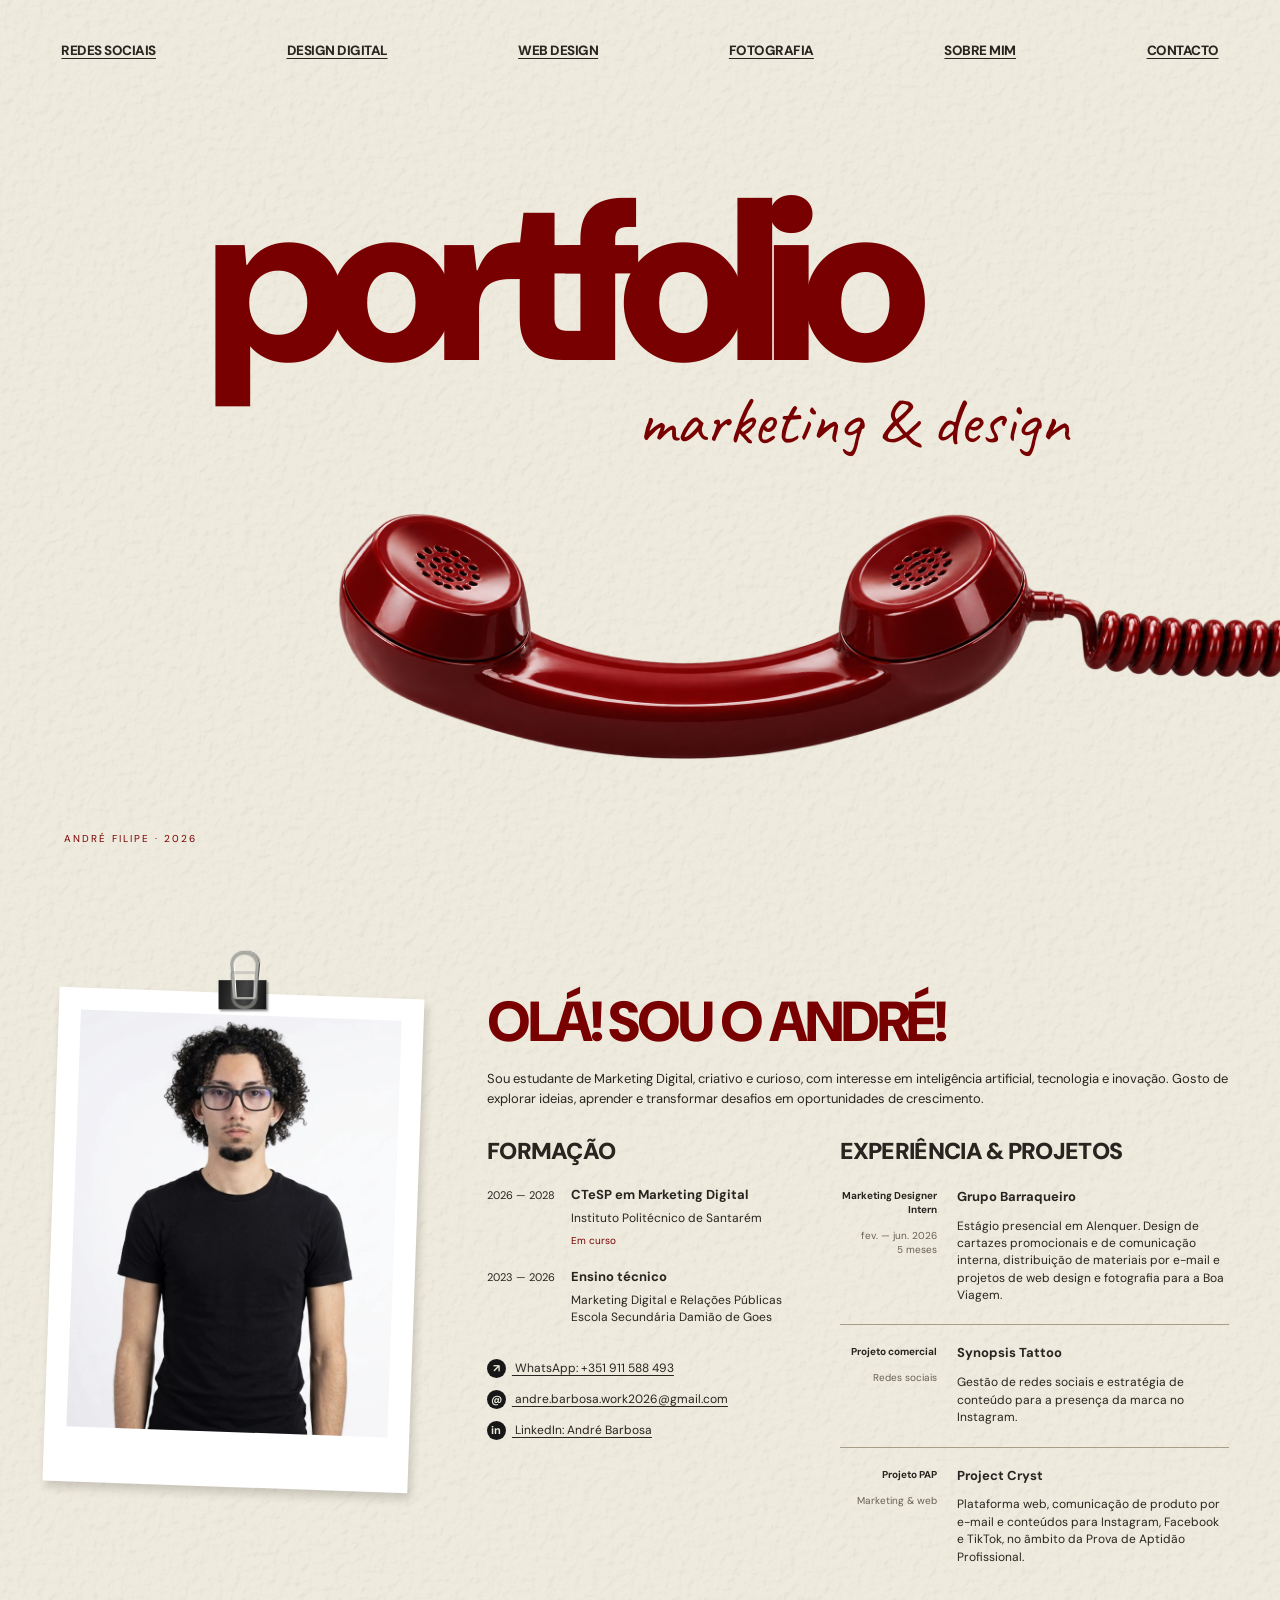
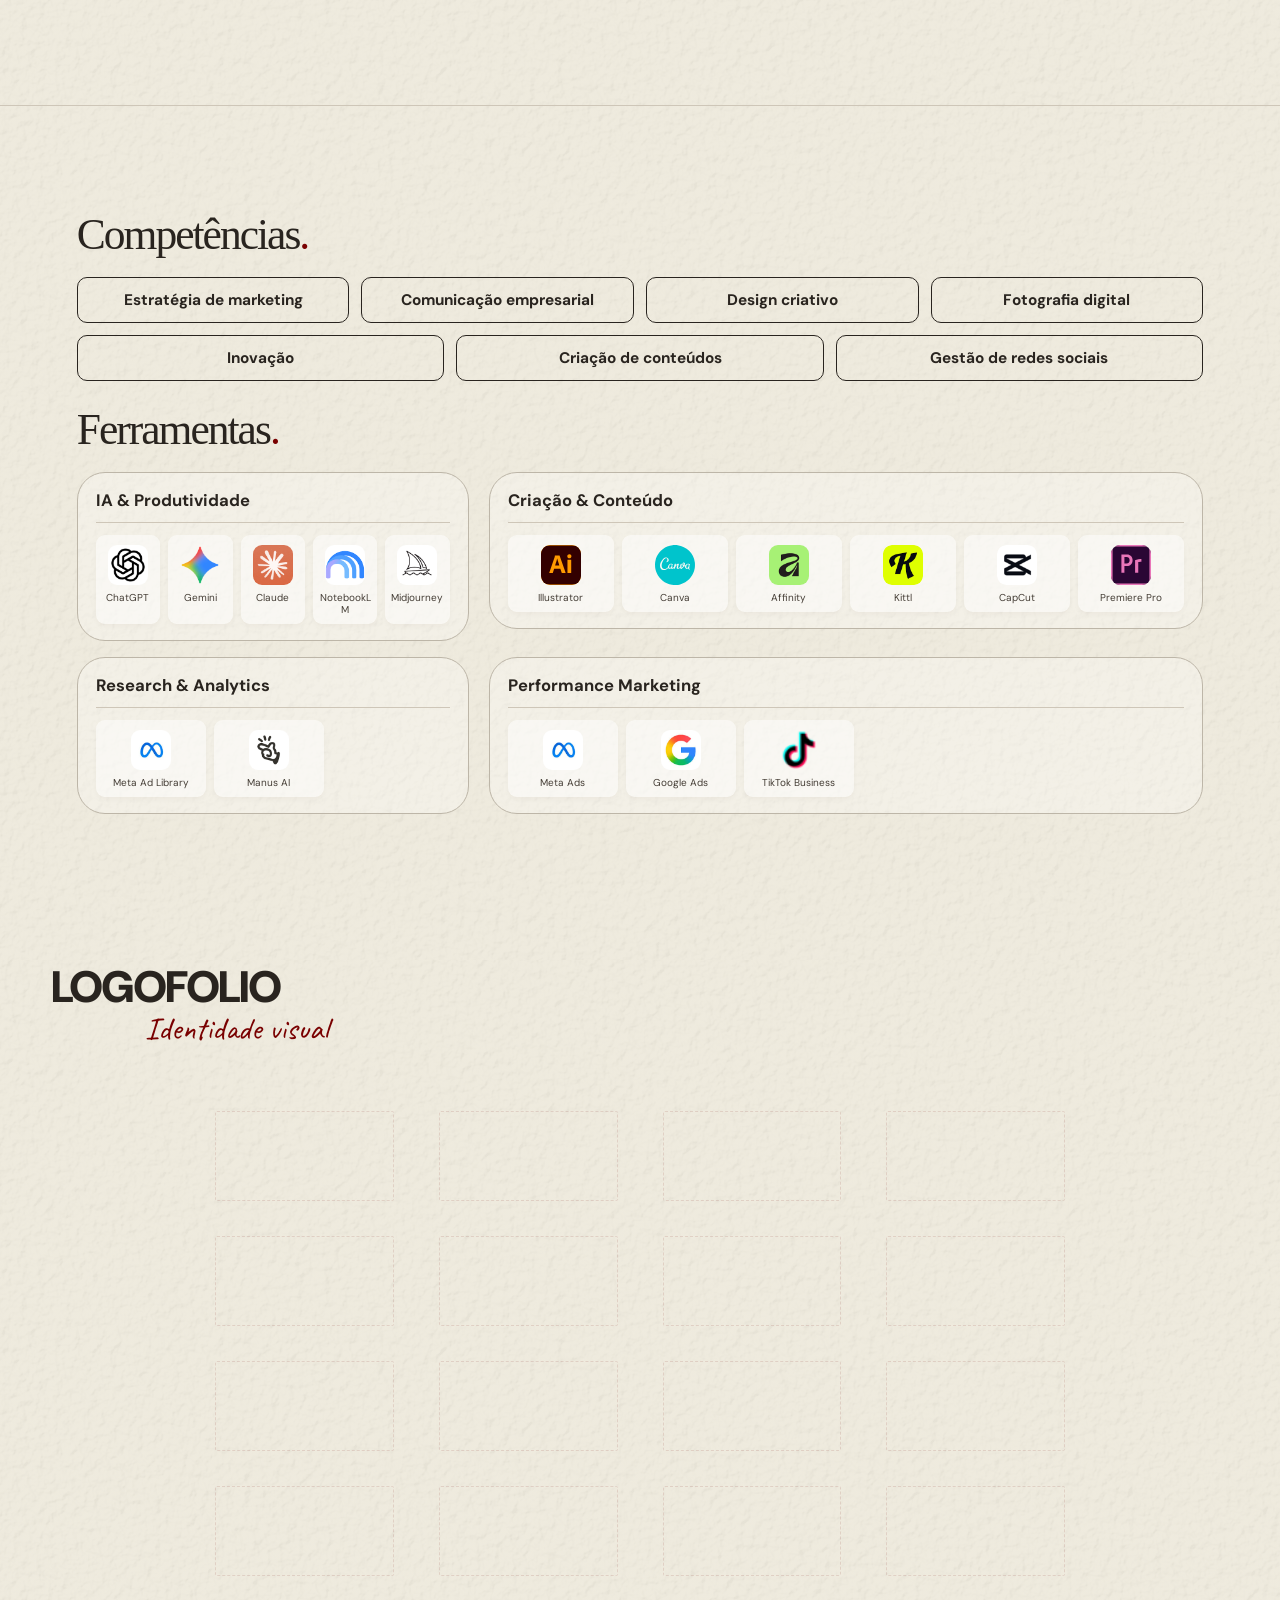
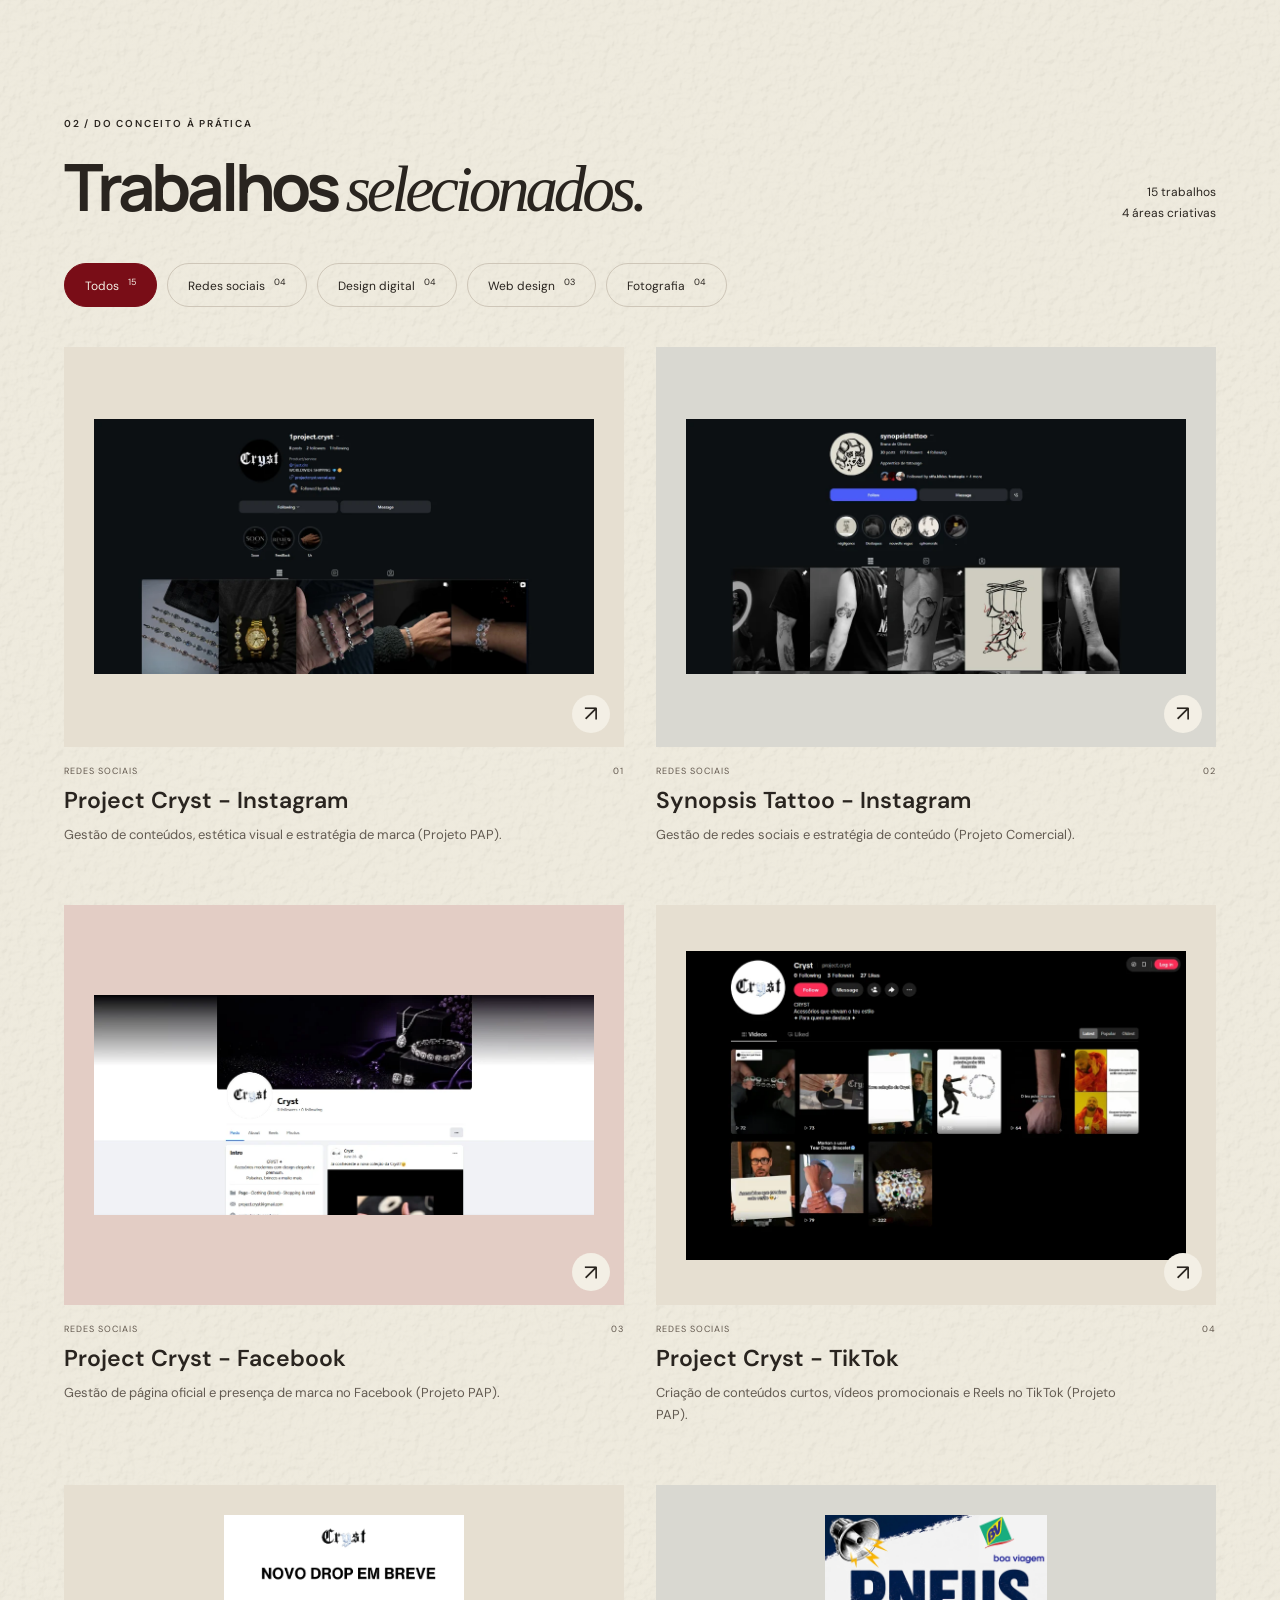
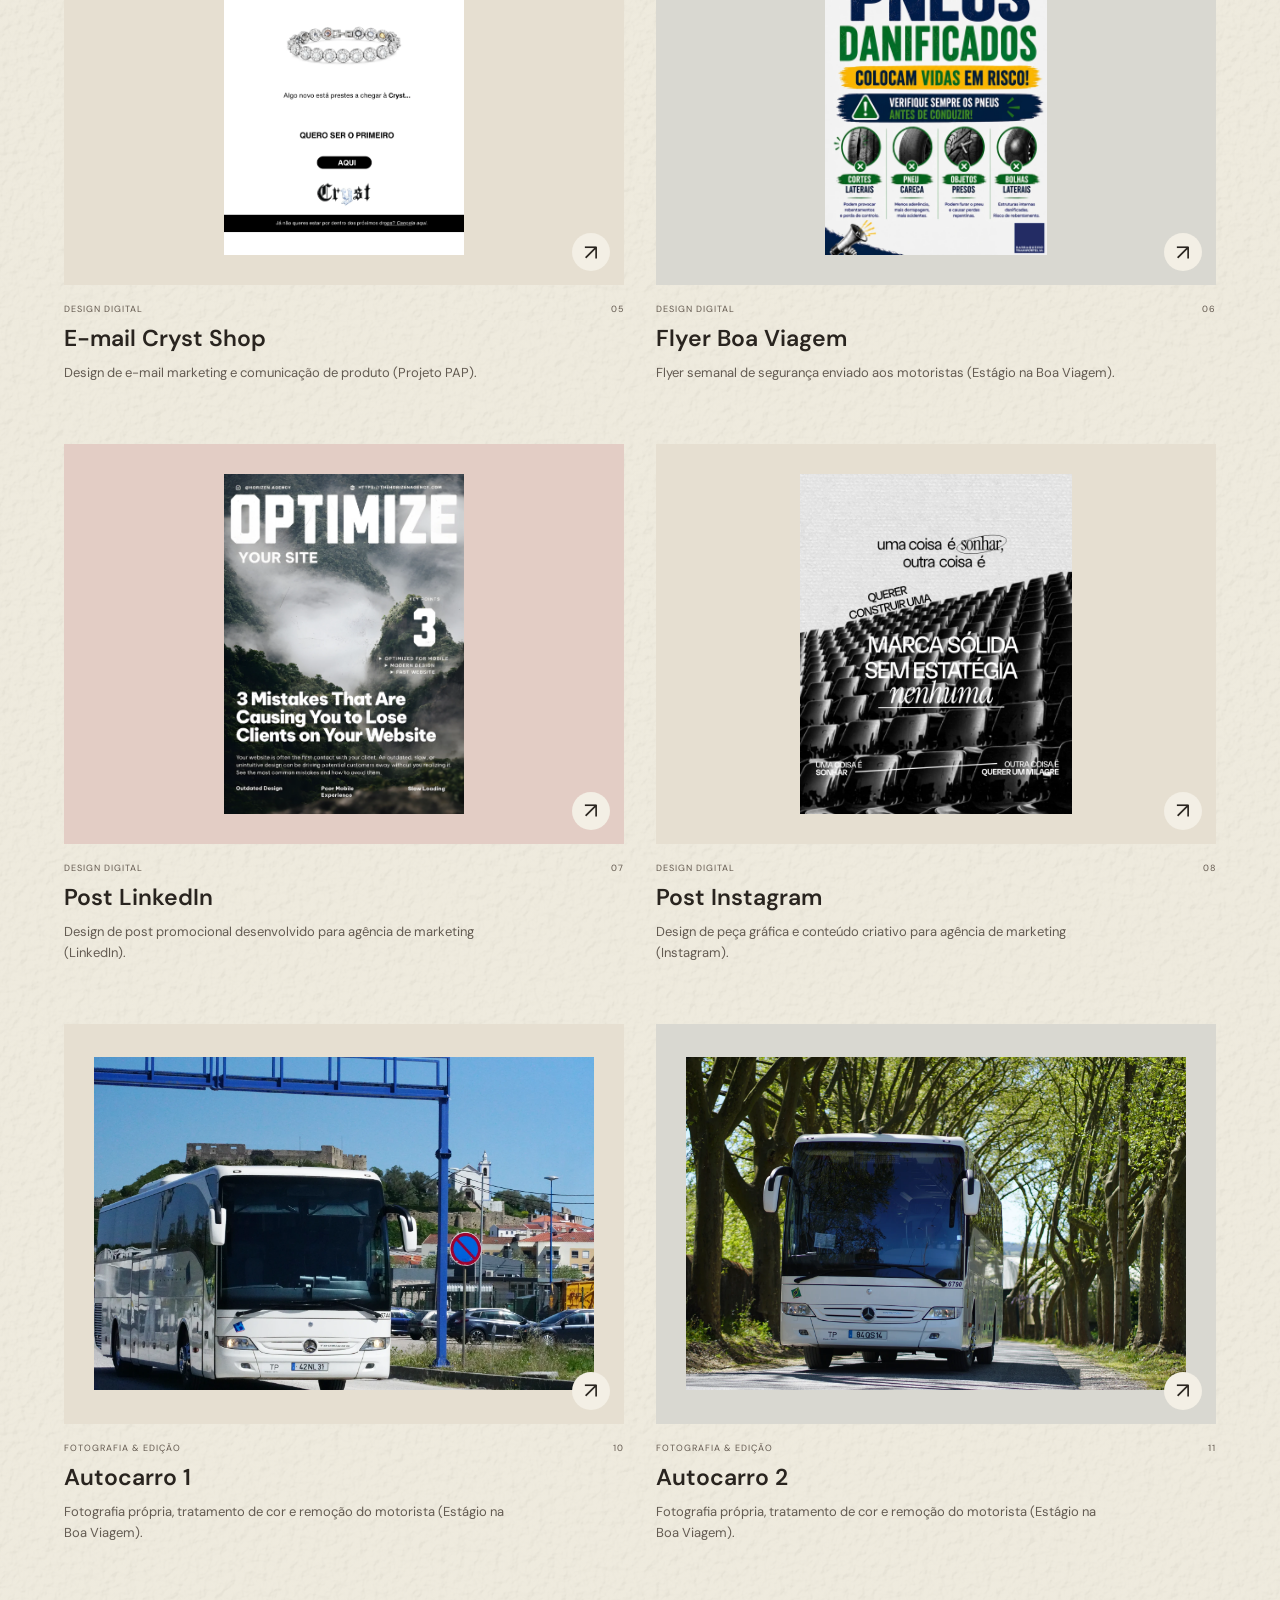
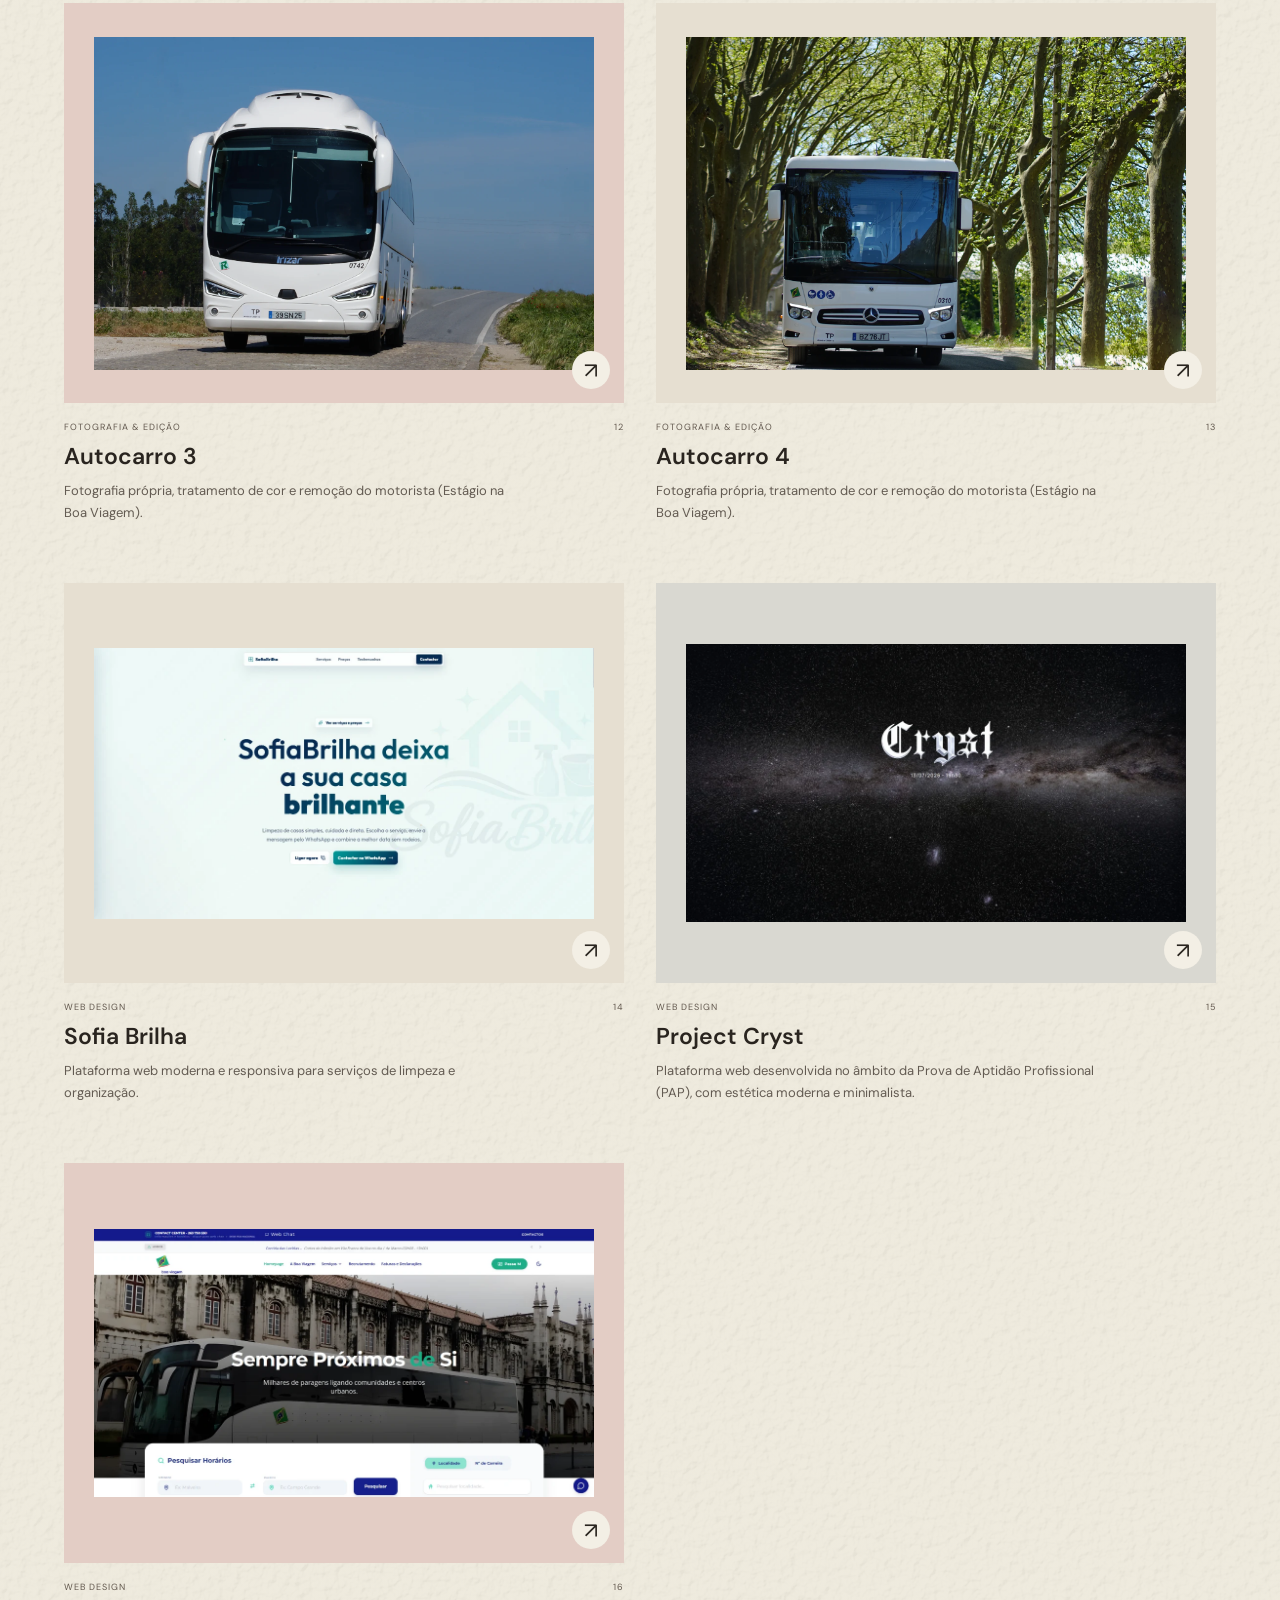
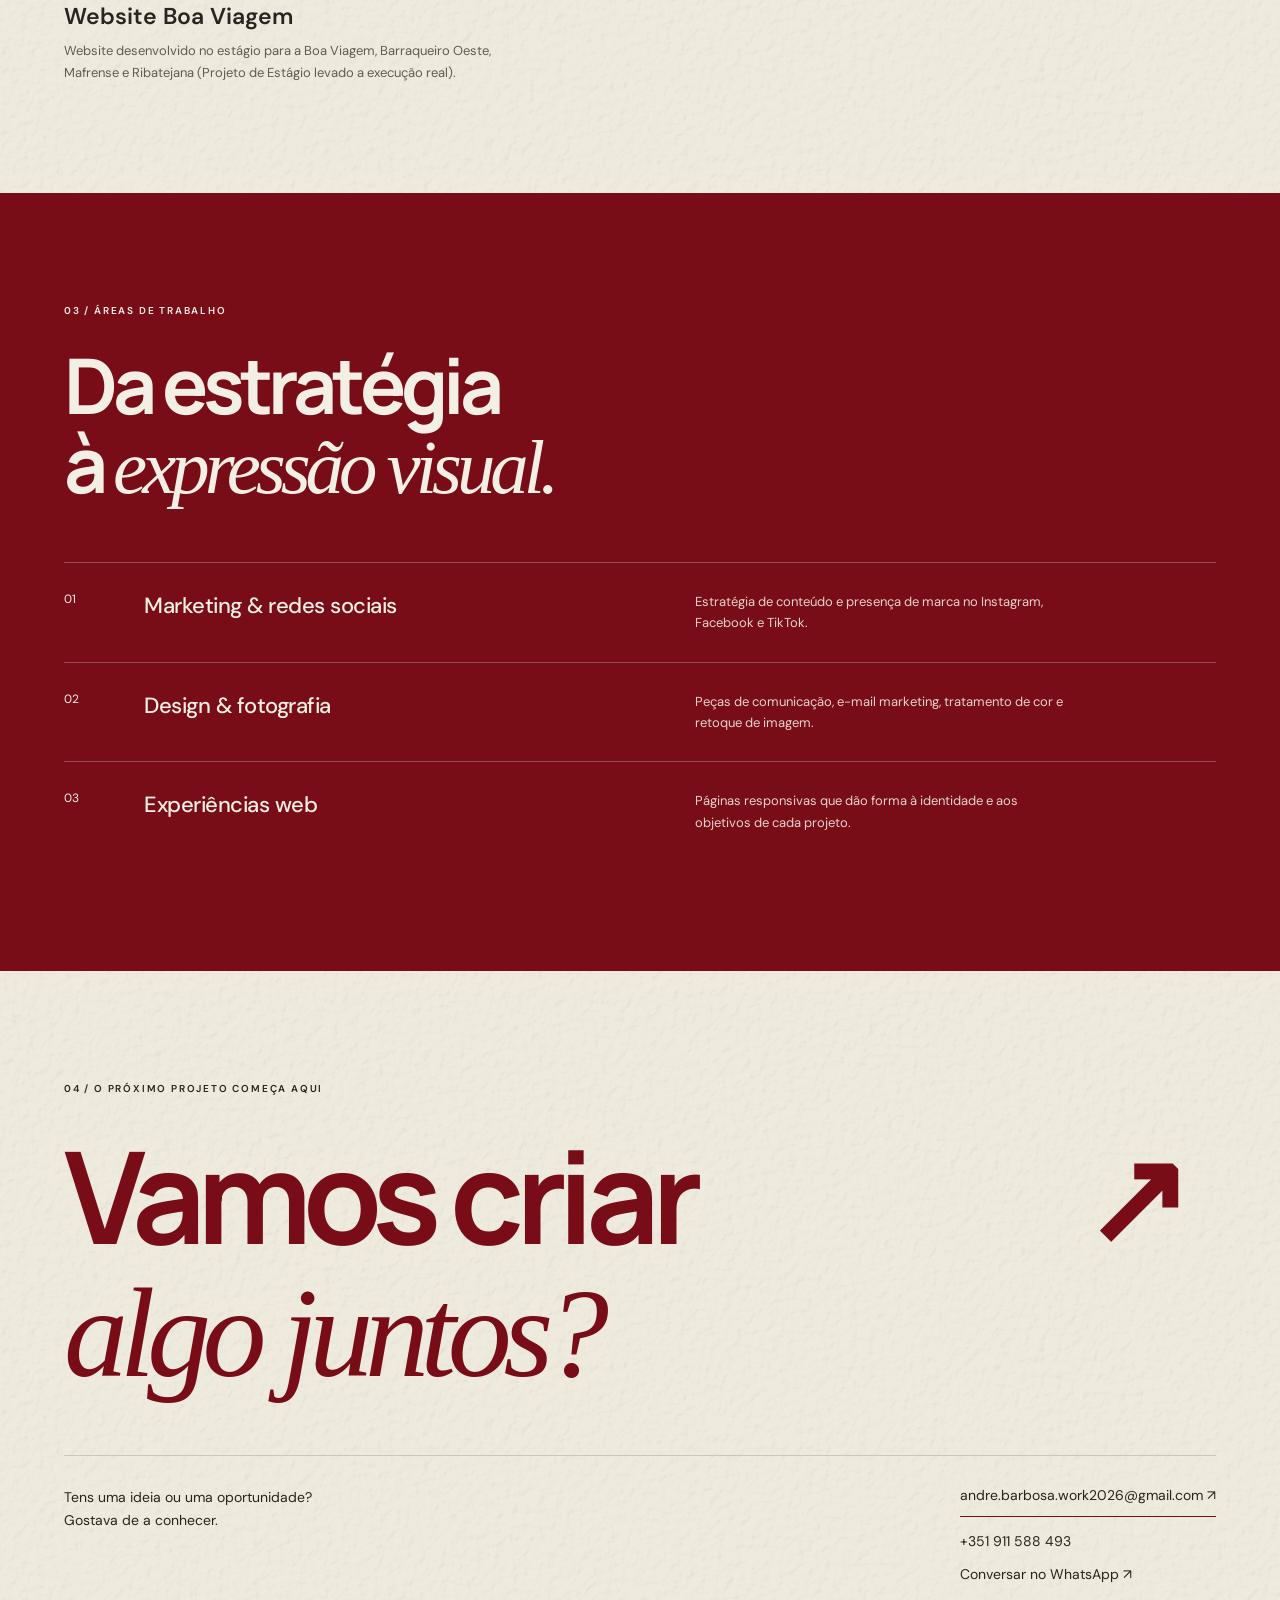
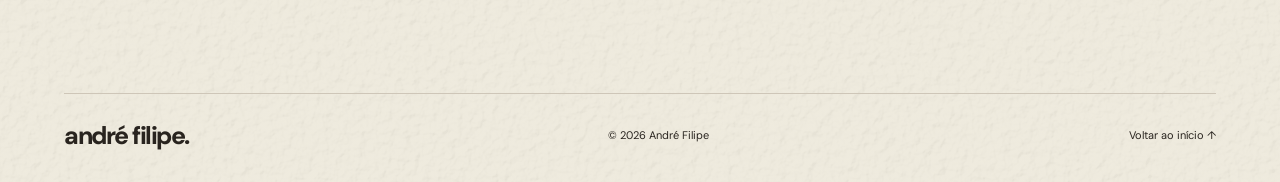
==== commit 23808e9a: "Redesign portfolio with editorial cover, skills and project gallery" ====
--- a/index.html
+++ b/index.html
@@ -1,221 +1 @@
-<!DOCTYPE html>
-<html lang="pt">
-<head>
-    <meta charset="UTF-8">
-    <meta name="viewport" content="width=device-width, initial-scale=1.0">
-    <title>André Filipe | Portfólio de Digital Design, Web Design & Edição de Imagem</title>
-    <meta name="description" content="Portfólio profissional de André Filipe. Especialista em Web Design, Design Gráfico, Edição & Retoque de Imagem e Marketing Digital.">
-    <meta name="keywords" content="André Filipe, Portfólio, Web Design, Design Gráfico, Edição de Fotos, Photoshop, Figma, Marketing Digital, Portugal">
-    <meta property="og:title" content="André Filipe | Portfólio Profissional">
-    <meta property="og:description" content="Criando experiências digitais memoráveis com Web Design, Design Gráfico e Edição de Fotos.">
-    <meta property="og:type" content="website">
-    <link rel="icon" type="image/png" href="favicon.png">
-    <link rel="apple-touch-icon" href="favicon.png">
-    <link rel="preconnect" href="https://fonts.googleapis.com">
-    <link rel="preconnect" href="https://fonts.gstatic.com" crossorigin>
-    <link href="https://fonts.googleapis.com/css2?family=Space+Grotesk:wght@300;400;600;700;800&display=swap" rel="stylesheet">
-    <link rel="stylesheet" href="style.css">
-</head>
-<body>
-    <div id="cursor"></div>
-    <div id="cursor-follower"></div>
-
-    <nav class="navbar">
-        <div class="logo">AF.</div>
-        <ul class="nav-links">
-            <li><a href="#home">Início</a></li>
-            <li><a href="#projects">Projetos</a></li>
-            <li><a href="#about">Sobre</a></li>
-            <li><a href="#contact">Contacto</a></li>
-        </ul>
-        <div class="hamburger">
-            <span class="bar"></span>
-            <span class="bar"></span>
-            <span class="bar"></span>
-        </div>
-    </nav>
-
-    <main>
-        <section id="home" class="hero section">
-            <div class="hero-content">
-                <h1 class="fade-up">André<br><span class="gradient-text">Filipe</span></h1>
-                <p class="fade-up delay-1">Marketing Digital, criação de conteúdo e design. Ajudo marcas a comunicar com clareza e atrair o público certo.</p>
-                <div class="btn-group fade-up delay-2">
-                    <a href="#projects" class="btn">Ver Trabalhos →</a>
-                </div>
-            </div>
-            <div class="scroll-indicator fade-up delay-3">
-                <div class="mouse"></div>
-            </div>
-        </section>
-
-        <section id="projects" class="projects section">
-            <h2 class="section-title fade-up">Áreas de Trabalho</h2>
-            <div class="project-grid">
-                <!-- Pasta 1: Redes Sociais & Marketing -->
-                <a href="redes-sociais.html" class="project-card folder-card fade-up" style="text-decoration: none; color: inherit;">
-                    <div class="folder-image" style="padding: 0;">
-                        <img src="images/cryst_instagram_cover.png" alt="Redes Sociais & Marketing" style="width: 100%; height: 100%; object-fit: cover; object-position: top center; opacity: 0.85; transition: var(--transition);">
-                    </div>
-                    <div class="project-info">
-                        <h3>Redes Sociais & Marketing</h3>
-                        <p>Planeamento de conteúdo, gestão de redes sociais e campanhas focadas em resultados.</p>
-                        <span class="project-link">Abrir Pasta →</span>
-                    </div>
-                </a>
-                <!-- Pasta 2: Design Digital & Edição de Imagem -->
-                <a href="design-e-edicao.html" class="project-card folder-card fade-up" style="text-decoration: none; color: inherit;">
-                    <div class="folder-image" style="padding: 0;">
-                        <img src="images/22222.png" alt="Design Digital & Edição de Imagem" style="width: 100%; height: 100%; object-fit: cover; opacity: 0.65; transition: var(--transition);">
-                    </div>
-                    <div class="project-info">
-                        <h3>Design Digital & Edição de Imagem</h3>
-                        <p>Identidade de marca, retoque profissional de fotografia, fotomontagem e criativos para redes.</p>
-                        <span class="project-link">Abrir Pasta →</span>
-                    </div>
-                </a>
-                <!-- Pasta 3: Web Design -->
-                <a href="web-design.html" class="project-card folder-card fade-up" style="text-decoration: none; color: inherit;">
-                    <div class="folder-image" style="padding: 0;">
-                        <img src="images/sofia_brilha_cover.png" alt="Web Design" style="width: 100%; height: 100%; object-fit: cover; opacity: 0.7; transition: var(--transition);">
-                    </div>
-                    <div class="project-info">
-                        <h3>Web Design</h3>
-                        <p>Criação de páginas web limpas, modernas e funcionais (Nível Intermédio).</p>
-                        <span class="project-link">Abrir Pasta →</span>
-                    </div>
-                </a>
-            </div>
-        </section>
-
-        <section id="about" class="about section">
-            <div class="about-card fade-up">
-                <div class="about-grid">
-                    <!-- Coluna da Foto -->
-                    <div class="about-image-column">
-                        <div class="about-image-wrapper" data-lightbox data-lightbox-src="images/andre_profile.png" data-lightbox-caption="André Filipe - Foto de Perfil">
-                            <img src="images/andre_profile.png" alt="André Filipe">
-                        </div>
-                    </div>
-
-                    <!-- Coluna de Texto Humana & Limpa -->
-                    <div class="about-content">
-                        <h2 class="section-title" style="margin-bottom: 1.5rem; text-align: left;">Sobre Mim</h2>
-                        
-                        <p style="font-size: 1.15rem; color: #f3f4f6; margin-bottom: 1rem; line-height: 1.6;">
-                            Olá! Sou o <strong>André Filipe</strong>. O meu foco profissional está no <strong>Marketing Digital</strong>, na criação de conteúdos estratégicos e no posicionamento de marcas.
-                        </p>
-                        <p style="font-size: 1rem; color: var(--secondary-text); margin-bottom: 2rem; line-height: 1.6;">
-                            Combino a vertente de mercado com competências em <strong>Design Digital</strong>, <strong>Edição de Fotografia</strong> e <strong>Web Design</strong>, desenvolvendo trabalhos autênticos e pensados para alcançar o público certo.
-                        </p>
-
-                        <!-- Lista Limpa de Competências com Ícones Vetoriais SVG -->
-                        <div class="about-services-list">
-                            <div class="service-item">
-                                <img src="images/icons/icon-marketing.svg" alt="Marketing Digital" class="service-icon-img">
-                                <div>
-                                    <strong>Marketing Digital & Redes Sociais</strong>
-                                    <p>Estratégia de conteúdo, Marketing de Instagram, Marketing de Facebook e Marketing de TikTok.</p>
-                                </div>
-                            </div>
-                            <div class="service-item">
-                                <img src="images/icons/icon-design.svg" alt="Design Digital" class="service-icon-img">
-                                <div>
-                                    <strong>Design Digital</strong>
-                                    <p>Identidade visual, criativos para redes e peças de comunicação (Intermédio).</p>
-                                </div>
-                            </div>
-                            <div class="service-item">
-                                <img src="images/icons/icon-camera.svg" alt="Fotografia & Edição" class="service-icon-img">
-                                <div>
-                                    <strong>Fotografia & Edição</strong>
-                                    <p>Tratamento de cor, manipulação e retoque profissional de imagem.</p>
-                                </div>
-                            </div>
-                            <div class="service-item">
-                                <img src="images/icons/icon-web.svg" alt="Web Design" class="service-icon-img">
-                                <div>
-                                    <strong>Web Design</strong>
-                                    <p>Criação de páginas web modernas, limpas e responsivas (Intermédio).</p>
-                                </div>
-                            </div>
-                        </div>
-                    </div>
-                </div>
-            </div>
-        </section>
-
-        <section id="contact" class="contact section" style="min-height: 70vh; position: relative;">
-            <div class="contact-card fade-up" style="background: var(--card-bg); border: 1px solid var(--card-border); border-radius: 24px; padding: 4rem 3rem; backdrop-filter: var(--backdrop-blur); box-shadow: 0 20px 50px rgba(0, 0, 0, 0.5), 0 0 35px rgba(239, 68, 68, 0.2); max-width: 900px; margin: 0 auto; width: 100%; text-align: center; position: relative; overflow: hidden;">
-                
-                <div style="position: absolute; top: -50px; left: 50%; transform: translateX(-50%); width: 300px; height: 150px; background: radial-gradient(circle, rgba(239, 68, 68, 0.2) 0%, transparent 70%); pointer-events: none;"></div>
-
-                <h2 class="section-title" style="margin-bottom: 1rem;">Vamos Trabalhar Juntos</h2>
-                <p style="font-size: 1.15rem; color: var(--secondary-text); max-width: 600px; margin: 0 auto 2.5rem; line-height: 1.6;">
-                    Tens uma ideia, um projeto ou uma proposta de trabalho? Entra em contacto direto comigo.
-                </p>
-
-                <div style="display: flex; gap: 1.5rem; justify-content: center; flex-wrap: wrap;">
-                    <!-- Card de Telefone / WhatsApp -->
-                    <div style="background: rgba(255, 255, 255, 0.03); border: 1px solid rgba(255, 255, 255, 0.08); border-radius: 16px; padding: 1.8rem 2rem; display: flex; flex-direction: column; align-items: center; gap: 0.5rem; min-width: 260px; flex: 1; max-width: 320px;">
-                        <span style="font-size: 0.85rem; text-transform: uppercase; letter-spacing: 0.1em; color: var(--secondary-text); font-weight: 600;">Telefone & WhatsApp</span>
-                        <a href="tel:+351911588493" style="font-size: 1.25rem; font-weight: 700; color: #ffffff; text-decoration: none; font-family: 'Space Grotesk', sans-serif; transition: color 0.3s ease;">
-                            +351 911 588 493
-                        </a>
-                        <div style="display: flex; gap: 0.5rem; margin-top: 0.75rem; flex-wrap: wrap; justify-content: center;">
-                            <a href="tel:+351911588493" class="btn" style="padding: 0.55rem 1rem; font-size: 0.8rem; display: inline-flex; align-items: center; gap: 0.4rem;">
-                                <img src="images/icons/icon-phone.svg" alt="Ligar" style="width: 14px; height: 14px; filter: brightness(0) invert(1);">
-                                Ligar
-                            </a>
-                            <a href="https://wa.me/351911588493" target="_blank" class="btn btn-outline" style="padding: 0.55rem 1rem; font-size: 0.8rem; border-color: #25d366; color: #25d366; display: inline-flex; align-items: center; gap: 0.4rem;">
-                                <img src="images/icons/icon-whatsapp.svg" alt="WhatsApp" style="width: 14px; height: 14px; filter: invert(59%) sepia(85%) saturate(415%) hue-rotate(93deg) brightness(97%) contrast(93%);">
-                                WhatsApp
-                            </a>
-                        </div>
-                    </div>
-
-                    <!-- Card de Email -->
-                    <div style="background: rgba(255, 255, 255, 0.03); border: 1px solid rgba(255, 255, 255, 0.08); border-radius: 16px; padding: 1.8rem 2rem; display: flex; flex-direction: column; align-items: center; gap: 0.5rem; min-width: 260px; flex: 1; max-width: 320px;">
-                        <span style="font-size: 0.85rem; text-transform: uppercase; letter-spacing: 0.1em; color: var(--secondary-text); font-weight: 600;">Correio Eletrónico</span>
-                        <a href="mailto:andre.barbosa.work2026@gmail.com" style="font-size: 0.95rem; font-weight: 700; color: #ffffff; text-decoration: none; font-family: 'Space Grotesk', sans-serif; transition: color 0.3s ease; word-break: break-all;">
-                            andre.barbosa.work2026@gmail.com
-                        </a>
-                        <div style="display: flex; gap: 0.5rem; margin-top: 0.75rem; justify-content: center;">
-                            <a href="mailto:andre.barbosa.work2026@gmail.com" class="btn btn-outline" style="padding: 0.55rem 1.2rem; font-size: 0.8rem; display: inline-flex; align-items: center; gap: 0.4rem;">
-                                <img src="images/icons/icon-email.svg" alt="Email" style="width: 14px; height: 14px; filter: brightness(0) invert(1);">
-                                Enviar Email
-                            </a>
-                        </div>
-                    </div>
-
-                    <!-- Card de Disponibilidade -->
-                    <div style="background: rgba(255, 255, 255, 0.03); border: 1px solid rgba(255, 255, 255, 0.08); border-radius: 16px; padding: 1.8rem 2rem; display: flex; flex-direction: column; align-items: center; justify-content: center; gap: 0.5rem; min-width: 260px; flex: 1; max-width: 320px;">
-                        <span style="font-size: 0.85rem; text-transform: uppercase; letter-spacing: 0.1em; color: var(--secondary-text); font-weight: 600;">Estado & Localização</span>
-                        <span style="font-size: 1.2rem; font-weight: 700; color: #ffffff; font-family: 'Space Grotesk', sans-serif;">
-                            Portugal
-                        </span>
-                        <span style="font-size: 0.85rem; color: #10b981; background: rgba(16, 185, 129, 0.1); border: 1px solid rgba(16, 185, 129, 0.3); padding: 0.35rem 0.85rem; border-radius: 50px; font-weight: 600; margin-top: 0.5rem;">
-                            Disponível para Oportunidades
-                        </span>
-                    </div>
-                </div>
-            </div>
-        </section>
-    </main>
-
-    <!-- Lightbox Modal com Botão X -->
-    <div id="lightbox-modal" class="lightbox-modal">
-        <button id="lightbox-close" class="lightbox-close" title="Fechar (ESC)">&times;</button>
-        <div class="lightbox-content">
-            <img id="lightbox-img" src="" alt="Visualização em tamanho cheio" />
-            <h3 id="lightbox-caption"></h3>
-        </div>
-    </div>
-
-    <footer>
-        <p>&copy; 2026 André Filipe. Todos os direitos reservados.</p>
-    </footer>
-
-    <script src="script.js"></script>
-</body>
-</html>
+<!doctype html><html lang="pt-PT"><head><meta charset="utf-8"><meta name="viewport" content="width=device-width,initial-scale=1"><title>André Filipe — Marketing, Design & Conteúdo</title><meta name="description" content="Portefólio de André Filipe. Projetos de marketing digital, redes sociais, design, fotografia e web design."><meta property="og:title" content="André Filipe — Portefólio"><meta property="og:description" content="Estratégia, conteúdo e design. Conhece os meus projetos."><meta property="og:type" content="website"><link rel="icon" href="favicon.png"><link rel="stylesheet" href="style.css"><link rel="stylesheet" href="cover.css"><link rel="stylesheet" href="resume.css"></head><body><a class="skip" href="#main">Saltar para o conteúdo</a><header class="cover-nav"><nav aria-label="Navegação principal"><a href="redes-sociais.html#projects">Redes sociais</a><a href="design-grafico.html#projects">Design digital</a><a href="web-design.html#projects">Web design</a><a href="edicao-fotos.html#projects">Fotografia</a><a href="#about">Sobre mim</a><a href="#contact">Contacto</a></nav></header><main id="main"><section class="cover" aria-label="Portefólio de André Filipe"><div class="cover-title"><h1>portfolio</h1><p>marketing & design</p></div><a class="cover-phone" href="#contact" aria-label="Vamos falar sobre o teu próximo projeto"><img src="images/red-telephone.png" alt="Telefone vintage vermelho" width="2172" height="724" fetchpriority="high"></a><span class="cover-signature">André Filipe · 2026</span></section><section id="about" class="resume section"><aside class="resume-left"><div class="resume-photo"><span class="paper-clip" aria-hidden="true"></span><img src="images/portrait.webp" alt="André Filipe" width="700" height="800"></div></aside><div class="resume-content"><h2>Olá! Sou o André!</h2><p class="resume-intro">Sou estudante de Marketing Digital, criativo e curioso, com interesse em inteligência artificial, tecnologia e inovação. Gosto de explorar ideias, aprender e transformar desafios em oportunidades de crescimento.</p><div class="resume-columns"><div class="resume-details"><section><h3>Formação</h3><div class="education-item"><span>2026 — 2028</span><div><h4>CTeSP em Marketing Digital</h4><p>Instituto Politécnico de Santarém</p><small>Em curso</small></div></div><div class="education-item"><span>2023 — 2026</span><div><h4>Ensino técnico</h4><p>Marketing Digital e Relações Públicas<br>Escola Secundária Damião de Goes</p></div></div></section><div class="resume-contacts"><a href="https://wa.me/351911588493" target="_blank" rel="noopener noreferrer"><b aria-hidden="true">↗</b> WhatsApp: +351 911 588 493</a><a href="mailto:andre.barbosa.work2026@gmail.com"><b aria-hidden="true">@</b> andre.barbosa.work2026@gmail.com</a><a href="https://www.linkedin.com/in/andr%C3%A9-barbosa-945175391" target="_blank" rel="noopener noreferrer"><b aria-hidden="true">in</b> LinkedIn: André Barbosa</a></div></div><section class="resume-experience"><h3>Experiência & projetos</h3><article><div><strong>Marketing Designer Intern</strong><span>fev. — jun. 2026<br>5 meses</span></div><div><h4>Grupo Barraqueiro</h4><p>Estágio presencial em Alenquer. Design de cartazes promocionais e de comunicação interna, distribuição de materiais por e-mail e projetos de web design e fotografia para a Boa Viagem.</p></div></article><article><div><strong>Projeto comercial</strong><span>Redes sociais</span></div><div><h4>Synopsis Tattoo</h4><p>Gestão de redes sociais e estratégia de conteúdo para a presença da marca no Instagram.</p></div></article><article><div><strong>Projeto PAP</strong><span>Marketing & web</span></div><div><h4>Project Cryst</h4><p>Plataforma web, comunicação de produto por e-mail e conteúdos para Instagram, Facebook e TikTok, no âmbito da Prova de Aptidão Profissional.</p></div></article></section></div></div></section><section id="skills" class="skills-page section" aria-labelledby="skills-title"><div class="skills-main"><h2 id="skills-title">Competências<span>.</span></h2><div class="skill-pills"><span>Estratégia de marketing</span><span>Comunicação empresarial</span><span>Design criativo</span><span>Fotografia digital</span><span>Inovação</span><span>Criação de conteúdos</span><span>Gestão de redes sociais</span></div><h2 class="stack-title">Ferramentas<span>.</span></h2><div class="stack-groups"><div class="stack-panel"><h3>IA & Produtividade</h3><div class="tool-icons tool-logos"><figure title="ChatGPT"><img src="images/tool-chatgpt.png" alt="ChatGPT" width="48" height="48"><figcaption>ChatGPT</figcaption></figure><figure title="Gemini"><img src="images/tool-gemini.png" alt="Gemini" width="48" height="48"><figcaption>Gemini</figcaption></figure><figure title="Claude"><img src="images/tool-claude.png" alt="Claude" width="48" height="48"><figcaption>Claude</figcaption></figure><figure title="NotebookLM"><img src="images/tool-notebooklm.png" alt="NotebookLM" width="48" height="48"><figcaption>NotebookLM</figcaption></figure><figure title="Midjourney"><img src="images/tool-midjourney.png" alt="Midjourney" width="48" height="48"><figcaption>Midjourney</figcaption></figure></div></div><div class="stack-panel"><h3>Criação & Conteúdo</h3><div class="tool-icons tool-logos"><figure title="Illustrator"><img src="images/tool-illustrator.svg" alt="Illustrator" width="48" height="48"><figcaption>Illustrator</figcaption></figure><figure title="Canva"><img src="images/tool-canva.svg" alt="Canva" width="48" height="48"><figcaption>Canva</figcaption></figure><figure title="Affinity"><img src="images/tool-affinity.png" alt="Affinity" width="48" height="48"><figcaption>Affinity</figcaption></figure><figure title="Kittl"><img src="images/tool-kittl.png" alt="Kittl" width="48" height="48"><figcaption>Kittl</figcaption></figure><figure title="CapCut"><img src="images/tool-capcut.png" alt="CapCut" width="48" height="48"><figcaption>CapCut</figcaption></figure><figure title="Premiere Pro"><img src="images/tool-premiere.svg" alt="Premiere Pro" width="48" height="48"><figcaption>Premiere Pro</figcaption></figure></div></div><div class="stack-panel"><h3>Research & Analytics</h3><div class="tool-icons tool-logos"><figure title="Meta Ad Library"><img src="images/tool-meta.png" alt="Meta Ad Library" width="48" height="48"><figcaption>Meta Ad Library</figcaption></figure><figure title="Manus AI"><img src="images/tool-manus.png" alt="Manus AI" width="48" height="48"><figcaption>Manus AI</figcaption></figure></div></div><div class="stack-panel"><h3>Performance Marketing</h3><div class="tool-icons tool-logos"><figure title="Meta Ads"><img src="images/tool-meta.png" alt="Meta Ads" width="48" height="48"><figcaption>Meta Ads</figcaption></figure><figure title="Google Ads"><img src="images/tool-googleads.png" alt="Google Ads" width="48" height="48"><figcaption>Google Ads</figcaption></figure><figure title="TikTok Business"><img src="images/tool-tiktok.png" alt="TikTok Business" width="48" height="48"><figcaption>TikTok Business</figcaption></figure></div></div></div></div></section><section id="logofolio" class="logofolio section" aria-labelledby="logofolio-title"><header><h2 id="logofolio-title">Logofolio</h2><p>Identidade visual</p></header><div class="logo-grid" aria-label="Galeria de logótipos em preparação"><div class="logo-slot" aria-hidden="true"></div><div class="logo-slot" aria-hidden="true"></div><div class="logo-slot" aria-hidden="true"></div><div class="logo-slot" aria-hidden="true"></div><div class="logo-slot" aria-hidden="true"></div><div class="logo-slot" aria-hidden="true"></div><div class="logo-slot" aria-hidden="true"></div><div class="logo-slot" aria-hidden="true"></div><div class="logo-slot" aria-hidden="true"></div><div class="logo-slot" aria-hidden="true"></div><div class="logo-slot" aria-hidden="true"></div><div class="logo-slot" aria-hidden="true"></div><div class="logo-slot" aria-hidden="true"></div><div class="logo-slot" aria-hidden="true"></div><div class="logo-slot" aria-hidden="true"></div><div class="logo-slot" aria-hidden="true"></div></div></section><section id="projects" class="section works"><div class="section-heading"><div><p class="eyebrow">02 / Do conceito à prática</p><h2>Trabalhos <em>selecionados.</em></h2></div><span class="work-count">15 trabalhos<br>4 áreas criativas</span></div><div class="filters" role="group" aria-label="Filtrar projetos"><button data-filter="all" aria-pressed="true">Todos <sup>15</sup></button><button data-filter="social" aria-pressed="false">Redes sociais <sup>04</sup></button><button data-filter="design" aria-pressed="false">Design digital <sup>04</sup></button><button data-filter="web" aria-pressed="false">Web design <sup>03</sup></button><button data-filter="photo" aria-pressed="false">Fotografia <sup>04</sup></button></div><p class="sr-only" id="filter-status" role="status"></p><div class="project-grid"><article class="project" data-category="social"><button class="project-visual" data-project="0" aria-label="Ver projeto Project Cryst - Instagram"><img src="images/preview-cryst_instagram_cover.webp" alt="Project Cryst - Instagram" loading="lazy" width="800" height="650"><span class="open-arrow" aria-hidden="true">↗</span></button><div class="project-meta"><span>Redes sociais</span><span>01</span></div><h3><button data-project="0">Project Cryst - Instagram</button></h3><p>Gestão de conteúdos, estética visual e estratégia de marca (Projeto PAP).</p></article><article class="project" data-category="social"><button class="project-visual" data-project="1" aria-label="Ver projeto Synopsis Tattoo - Instagram"><img src="images/preview-synopsis_tattoo_cover.webp" alt="Synopsis Tattoo - Instagram" loading="lazy" width="800" height="650"><span class="open-arrow" aria-hidden="true">↗</span></button><div class="project-meta"><span>Redes sociais</span><span>02</span></div><h3><button data-project="1">Synopsis Tattoo - Instagram</button></h3><p>Gestão de redes sociais e estratégia de conteúdo (Projeto Comercial).</p></article><article class="project" data-category="social"><button class="project-visual" data-project="2" aria-label="Ver projeto Project Cryst - Facebook"><img src="images/preview-cryst_facebook_cover.webp" alt="Project Cryst - Facebook" loading="lazy" width="800" height="650"><span class="open-arrow" aria-hidden="true">↗</span></button><div class="project-meta"><span>Redes sociais</span><span>03</span></div><h3><button data-project="2">Project Cryst - Facebook</button></h3><p>Gestão de página oficial e presença de marca no Facebook (Projeto PAP).</p></article><article class="project" data-category="social"><button class="project-visual" data-project="3" aria-label="Ver projeto Project Cryst - TikTok"><img src="images/preview-cryst_tiktok_cover.webp" alt="Project Cryst - TikTok" loading="lazy" width="800" height="650"><span class="open-arrow" aria-hidden="true">↗</span></button><div class="project-meta"><span>Redes sociais</span><span>04</span></div><h3><button data-project="3">Project Cryst - TikTok</button></h3><p>Criação de conteúdos curtos, vídeos promocionais e Reels no TikTok (Projeto PAP).</p></article><article class="project" data-category="design"><button class="project-visual" data-project="4" aria-label="Ver projeto E-mail Cryst Shop"><img src="images/preview-E-mail-Cryst-Shop.pdf.webp" alt="E-mail Cryst Shop" loading="lazy" width="800" height="650"><span class="open-arrow" aria-hidden="true">↗</span></button><div class="project-meta"><span>Design digital</span><span>05</span></div><h3><button data-project="4">E-mail Cryst Shop</button></h3><p>Design de e-mail marketing e comunicação de produto (Projeto PAP).</p></article><article class="project" data-category="design"><button class="project-visual" data-project="5" aria-label="Ver projeto Flyer Boa Viagem"><img src="images/preview-Pneus-Danificados.webp" alt="Flyer Boa Viagem" loading="lazy" width="800" height="650"><span class="open-arrow" aria-hidden="true">↗</span></button><div class="project-meta"><span>Design digital</span><span>06</span></div><h3><button data-project="5">Flyer Boa Viagem</button></h3><p>Flyer semanal de segurança enviado aos motoristas (Estágio na Boa Viagem).</p></article><article class="project" data-category="design"><button class="project-visual" data-project="6" aria-label="Ver projeto Post LinkedIn"><img src="images/preview-linkedin_post_cover.webp" alt="Post LinkedIn" loading="lazy" width="800" height="650"><span class="open-arrow" aria-hidden="true">↗</span></button><div class="project-meta"><span>Design digital</span><span>07</span></div><h3><button data-project="6">Post LinkedIn</button></h3><p>Design de post promocional desenvolvido para agência de marketing (LinkedIn).</p></article><article class="project" data-category="design"><button class="project-visual" data-project="7" aria-label="Ver projeto Post Instagram"><img src="images/preview-instagram_post_design_cover.webp" alt="Post Instagram" loading="lazy" width="800" height="650"><span class="open-arrow" aria-hidden="true">↗</span></button><div class="project-meta"><span>Design digital</span><span>08</span></div><h3><button data-project="7">Post Instagram</button></h3><p>Design de peça gráfica e conteúdo criativo para agência de marketing (Instagram).</p></article><article class="project" data-category="photo"><button class="project-visual" data-project="8" aria-label="Ver projeto Autocarro 1"><img src="images/preview-22222.webp" alt="Autocarro 1" loading="lazy" width="800" height="650"><span class="open-arrow" aria-hidden="true">↗</span></button><div class="project-meta"><span>Fotografia & edição</span><span>10</span></div><h3><button data-project="8">Autocarro 1</button></h3><p>Fotografia própria, tratamento de cor e remoção do motorista (Estágio na Boa Viagem).</p></article><article class="project" data-category="photo"><button class="project-visual" data-project="9" aria-label="Ver projeto Autocarro 2"><img src="images/preview-bus-4.webp" alt="Autocarro 2" loading="lazy" width="800" height="650"><span class="open-arrow" aria-hidden="true">↗</span></button><div class="project-meta"><span>Fotografia & edição</span><span>11</span></div><h3><button data-project="9">Autocarro 2</button></h3><p>Fotografia própria, tratamento de cor e remoção do motorista (Estágio na Boa Viagem).</p></article><article class="project" data-category="photo"><button class="project-visual" data-project="10" aria-label="Ver projeto Autocarro 3"><img src="images/preview-Bus-5.webp" alt="Autocarro 3" loading="lazy" width="800" height="650"><span class="open-arrow" aria-hidden="true">↗</span></button><div class="project-meta"><span>Fotografia & edição</span><span>12</span></div><h3><button data-project="10">Autocarro 3</button></h3><p>Fotografia própria, tratamento de cor e remoção do motorista (Estágio na Boa Viagem).</p></article><article class="project" data-category="photo"><button class="project-visual" data-project="11" aria-label="Ver projeto Autocarro 4"><img src="images/preview-bus-6.webp" alt="Autocarro 4" loading="lazy" width="800" height="650"><span class="open-arrow" aria-hidden="true">↗</span></button><div class="project-meta"><span>Fotografia & edição</span><span>13</span></div><h3><button data-project="11">Autocarro 4</button></h3><p>Fotografia própria, tratamento de cor e remoção do motorista (Estágio na Boa Viagem).</p></article><article class="project" data-category="web"><button class="project-visual" data-project="12" aria-label="Ver projeto Sofia Brilha"><img src="images/preview-sofia_brilha_cover.webp" alt="Sofia Brilha" loading="lazy" width="800" height="650"><span class="open-arrow" aria-hidden="true">↗</span></button><div class="project-meta"><span>Web design</span><span>14</span></div><h3><button data-project="12">Sofia Brilha</button></h3><p>Plataforma web moderna e responsiva para serviços de limpeza e organização.</p></article><article class="project" data-category="web"><button class="project-visual" data-project="13" aria-label="Ver projeto Project Cryst"><img src="images/preview-project_cryst_cover.webp" alt="Project Cryst" loading="lazy" width="800" height="650"><span class="open-arrow" aria-hidden="true">↗</span></button><div class="project-meta"><span>Web design</span><span>15</span></div><h3><button data-project="13">Project Cryst</button></h3><p>Plataforma web desenvolvida no âmbito da Prova de Aptidão Profissional (PAP), com estética moderna e minimalista.</p></article><article class="project" data-category="web"><button class="project-visual" data-project="14" aria-label="Ver projeto Website Boa Viagem"><img src="images/preview-boa_viagem_web_cover.webp" alt="Website Boa Viagem" loading="lazy" width="800" height="650"><span class="open-arrow" aria-hidden="true">↗</span></button><div class="project-meta"><span>Web design</span><span>16</span></div><h3><button data-project="14">Website Boa Viagem</button></h3><p>Website desenvolvido no estágio para a Boa Viagem, Barraqueiro Oeste, Mafrense e Ribatejana (Projeto de Estágio levado a execução real).</p></article></div></section><section class="expertise section"><p class="eyebrow">03 / Áreas de trabalho</p><h2>Da estratégia<br>à <em>expressão visual.</em></h2><div class="service"><span>01</span><h3>Marketing & redes sociais</h3><p>Estratégia de conteúdo e presença de marca no Instagram, Facebook e TikTok.</p></div><div class="service"><span>02</span><h3>Design & fotografia</h3><p>Peças de comunicação, e-mail marketing, tratamento de cor e retoque de imagem.</p></div><div class="service"><span>03</span><h3>Experiências web</h3><p>Páginas responsivas que dão forma à identidade e aos objetivos de cada projeto.</p></div></section><section id="contact" class="contact section"><p class="eyebrow">04 / O próximo projeto começa aqui</p><h2>Vamos criar<br><em>algo juntos?</em><span aria-hidden="true">↗</span></h2><div class="contact-bottom"><p>Tens uma ideia ou uma oportunidade?<br>Gostava de a conhecer.</p><div><a href="mailto:andre.barbosa.work2026@gmail.com">andre.barbosa.work2026@gmail.com ↗</a><a href="tel:+351911588493">+351 911 588 493</a><a href="https://wa.me/351911588493" target="_blank" rel="noopener noreferrer">Conversar no WhatsApp ↗</a></div></div></section></main><footer><a class="wordmark" href="#main">andré filipe.</a><span>© 2026 André Filipe</span><a href="#main">Voltar ao início ↑</a></footer><dialog id="project-dialog" aria-labelledby="dialog-title"><button class="close-dialog" aria-label="Fechar projeto">✕</button><div class="dialog-layout"><div class="dialog-image"><img id="dialog-image" alt=""></div><div class="dialog-info"><p class="eyebrow" id="dialog-category"></p><h2 id="dialog-title"></h2><p id="dialog-description"></p><a id="dialog-visit" class="text-link" target="_blank" rel="noopener noreferrer">Visitar projeto ↗</a><a id="dialog-download" class="text-link" download>Descarregar imagem ↓</a></div></div></dialog><script src="projects.js"></script><script src="script.js"></script></body></html>
--- a/style.css
+++ b/style.css
@@ -1,777 +1,5 @@
-/* style.css */
-:root {
-    --bg-color: #090a0f;
-    --text-color: #f3f4f6;
-    --accent-color: #ef4444;       /* Vermelho Carmesim */
-    --accent-cyan: #f43f5e;        /* Vermelho Rosa */
-    --accent-pink: #dc2626;        /* Vermelho Escuro */
-    --secondary-text: #9ca3af;
-    --card-bg: rgba(20, 18, 24, 0.7);
-    --card-border: rgba(255, 255, 255, 0.1);
-    --card-hover-border: rgba(239, 68, 68, 0.5);
-    --gradient-main: linear-gradient(135deg, #ef4444 0%, #dc2626 50%, #b91c1c 100%);
-    --gradient-glow: radial-gradient(circle at 50% 50%, rgba(239, 68, 68, 0.18) 0%, transparent 70%);
-    --transition: all 0.4s cubic-bezier(0.16, 1, 0.3, 1);
-    --backdrop-blur: blur(16px);
-}
-
-* {
-    margin: 0;
-    padding: 0;
-    box-sizing: border-box;
-}
-
-html {
-    scroll-behavior: smooth;
-}
-
-body {
-    font-family: 'Space Grotesk', sans-serif;
-    background-color: var(--bg-color);
-    color: var(--text-color);
-    line-height: 1.6;
-    overflow-x: hidden;
-    cursor: none; /* Custom cursor */
-    position: relative;
-}
-
-/* Background Ambient Orbs */
-body::before {
-    content: '';
-    position: fixed;
-    top: -20%;
-    left: -10%;
-    width: 55vw;
-    height: 55vw;
-    background: radial-gradient(circle, rgba(239, 68, 68, 0.15) 0%, transparent 70%);
-    z-index: -1;
-    pointer-events: none;
-}
-
-body::after {
-    content: '';
-    position: fixed;
-    bottom: -20%;
-    right: -10%;
-    width: 60vw;
-    height: 60vw;
-    background: radial-gradient(circle, rgba(220, 38, 38, 0.12) 0%, transparent 70%);
-    z-index: -1;
-    pointer-events: none;
-}
-
-/* Custom Cursor */
-#cursor {
-    position: fixed;
-    top: 0;
-    left: 0;
-    width: 10px;
-    height: 10px;
-    background-color: var(--accent-color);
-    border-radius: 50%;
-    transform: translate(-50%, -50%);
-    pointer-events: none;
-    z-index: 9999;
-    transition: width 0.2s, height 0.2s, background-color 0.2s;
-}
-
-#cursor-follower {
-    position: fixed;
-    top: 0;
-    left: 0;
-    width: 40px;
-    height: 40px;
-    border: 1px solid rgba(255, 255, 255, 0.3);
-    border-radius: 50%;
-    transform: translate(-50%, -50%);
-    pointer-events: none;
-    z-index: 9998;
-    transition: width 0.3s, height 0.3s, transform 0.1s ease-out;
-}
-
-.hovering #cursor {
-    width: 0;
-    height: 0;
-}
-
-.hovering #cursor-follower {
-    width: 60px;
-    height: 60px;
-    background-color: rgba(255, 255, 255, 0.1);
-    border-color: var(--accent-color);
-}
-
-/* Typography */
-h1 {
-    font-size: clamp(3.5rem, 9vw, 7.5rem);
-    line-height: 1;
-    font-weight: 700;
-    letter-spacing: -0.04em;
-    margin-bottom: 1rem;
-    text-transform: uppercase;
-}
-
-.gradient-text {
-    background: var(--gradient-main);
-    -webkit-background-clip: text;
-    -webkit-text-fill-color: transparent;
-}
-
-h2.section-title {
-    font-size: clamp(2rem, 5vw, 4rem);
-    font-weight: 600;
-    margin-bottom: 3rem;
-    letter-spacing: -0.02em;
-}
-
-h3 {
-    font-size: 1.5rem;
-    font-weight: 600;
-    margin-bottom: 0.5rem;
-}
-
-p {
-    font-size: 1.1rem;
-    color: var(--secondary-text);
-    max-width: 600px;
-    margin-bottom: 1.5rem;
-}
-
-/* Navigation */
-.navbar {
-    position: fixed;
-    top: 0;
-    width: 100%;
-    padding: 2rem 5%;
-    display: flex;
-    justify-content: space-between;
-    align-items: center;
-    z-index: 1000;
-    transition: padding 0.3s ease, background 0.3s ease;
-}
-
-.navbar.scrolled {
-    padding: 1rem 5%;
-    background: rgba(8, 9, 12, 0.85);
-    backdrop-filter: var(--backdrop-blur);
-    border-bottom: 1px solid var(--card-border);
-}
-
-.logo {
-    font-size: 1.6rem;
-    font-weight: 800;
-    letter-spacing: -0.05em;
-    background: var(--gradient-main);
-    -webkit-background-clip: text;
-    -webkit-text-fill-color: transparent;
-}
-
-.nav-links {
-    display: flex;
-    list-style: none;
-    gap: 3rem;
-}
-
-.nav-links a {
-    color: var(--text-color);
-    text-decoration: none;
-    font-size: 0.9rem;
-    text-transform: uppercase;
-    letter-spacing: 0.1em;
-    position: relative;
-    transition: var(--transition);
-}
-
-.nav-links a::after {
-    content: '';
-    position: absolute;
-    bottom: -5px;
-    left: 0;
-    width: 0%;
-    height: 2px;
-    background: var(--gradient-main);
-    transition: var(--transition);
-}
-
-.nav-links a:hover::after {
-    width: 100%;
-}
-
-.hamburger {
-    display: none;
-    cursor: pointer;
-    z-index: 1001;
-}
-
-.hamburger .bar {
-    display: block;
-    width: 25px;
-    height: 2px;
-    margin: 5px auto;
-    background-color: var(--text-color);
-    transition: var(--transition);
-}
-
-/* Sections */
-.section {
-    min-height: 100vh;
-    padding: 8rem 5% 4rem;
-    display: flex;
-    flex-direction: column;
-    justify-content: center;
-}
-
-/* Hero Section */
-.hero {
-    position: relative;
-    justify-content: center;
-    align-items: flex-start;
-}
-
-.hero p {
-    font-size: clamp(1.2rem, 2vw, 1.5rem);
-    margin-bottom: 3rem;
-}
-
-.btn-group {
-    display: flex;
-    gap: 1rem;
-    flex-wrap: wrap;
-    align-items: center;
-}
-
-.btn {
-    display: inline-flex;
-    align-items: center;
-    gap: 0.6rem;
-    padding: 1rem 2.2rem;
-    background: var(--gradient-main);
-    color: #ffffff;
-    text-decoration: none;
-    font-weight: 600;
-    font-size: 0.95rem;
-    text-transform: uppercase;
-    letter-spacing: 0.05em;
-    border-radius: 50px;
-    transition: var(--transition);
-    border: none;
-    box-shadow: 0 4px 20px rgba(239, 68, 68, 0.35);
-    cursor: pointer;
-}
-
-.btn:hover {
-    transform: translateY(-3px);
-    box-shadow: 0 8px 25px rgba(239, 68, 68, 0.5);
-    background: linear-gradient(135deg, #f87171 0%, #dc2626 100%);
-    color: #ffffff;
-}
-
-.btn-outline {
-    background: rgba(255, 255, 255, 0.05);
-    color: var(--text-color);
-    border: 1px solid var(--card-border);
-    backdrop-filter: var(--backdrop-blur);
-    box-shadow: none;
-}
-
-.btn-outline:hover {
-    background: rgba(255, 255, 255, 0.12);
-    border-color: rgba(255, 255, 255, 0.25);
-    color: var(--text-color);
-}
-
-.scroll-indicator {
-    position: absolute;
-    bottom: 3rem;
-    left: 50%;
-    transform: translateX(-50%);
-    opacity: 0.5;
-}
-
-.mouse {
-    width: 26px;
-    height: 40px;
-    border: 2px solid var(--text-color);
-    border-radius: 20px;
-    position: relative;
-}
-
-.mouse::before {
-    content: '';
-    position: absolute;
-    top: 8px;
-    left: 50%;
-    transform: translateX(-50%);
-    width: 4px;
-    height: 8px;
-    background-color: var(--text-color);
-    border-radius: 2px;
-    animation: scroll 2s infinite;
-}
-
-@keyframes scroll {
-    0% { transform: translate(-50%, 0); opacity: 1; }
-    100% { transform: translate(-50%, 15px); opacity: 0; }
-}
-
-/* Projects Section */
-.project-grid {
-    display: grid;
-    grid-template-columns: repeat(auto-fit, minmax(400px, 1fr));
-    gap: 2.5rem;
-}
-
-.project-card {
-    background: var(--card-bg);
-    border: 1px solid var(--card-border);
-    border-radius: 16px;
-    overflow: hidden;
-    transition: var(--transition);
-    position: relative;
-    backdrop-filter: var(--backdrop-blur);
-    top: 0;
-    cursor: pointer;
-}
-
-.project-card:hover {
-    transform: translateY(-8px);
-    border-color: var(--card-hover-border);
-    box-shadow: 0 15px 35px -5px rgba(0, 0, 0, 0.6), 0 0 25px rgba(239, 68, 68, 0.25);
-}
-
-.project-image, .folder-image {
-    width: 100%;
-    height: 250px;
-    background: #1a1a1a;
-    display: flex;
-    align-items: center;
-    justify-content: center;
-    overflow: hidden;
-    transition: var(--transition);
-}
-
-.folder-image svg, .folder-image img {
-    transition: var(--transition);
-}
-
-.folder-image svg {
-    width: 80px;
-    height: 80px;
-    opacity: 0.7;
-}
-
-.project-card:hover .folder-image svg {
-    opacity: 1;
-    transform: scale(1.1) translateY(-5px);
-}
-
-.project-card:hover .folder-image img {
-    opacity: 1 !important;
-    transform: scale(1.05);
-}
-
-.image-placeholder {
-    color: var(--secondary-text);
-    font-size: 1.2rem;
-    letter-spacing: 0.1em;
-    text-transform: uppercase;
-    transition: var(--transition);
-}
-
-.project-card:hover .image-placeholder {
-    transform: scale(1.05);
-    color: var(--text-color);
-}
-
-.project-info {
-    padding: 2rem;
-}
-
-.project-link {
-    display: inline-block;
-    margin-top: 1rem;
-    color: var(--text-color);
-    text-decoration: none;
-    font-weight: 600;
-    text-transform: uppercase;
-    font-size: 0.85rem;
-    letter-spacing: 0.1em;
-    position: relative;
-}
-
-.project-link::after {
-    content: '';
-    position: absolute;
-    bottom: -3px;
-    left: 0;
-    width: 100%;
-    height: 1px;
-    background-color: currentColor;
-    transform: scaleX(0);
-    transform-origin: right;
-    transition: transform 0.3s ease;
-}
-
-.project-card:hover .project-link::after {
-    transform: scaleX(1);
-    transform-origin: left;
-}
-
-/* About Section Redesign */
-.about-card {
-    background: var(--card-bg);
-    border: 1px solid var(--card-border);
-    border-radius: 24px;
-    padding: 3.5rem;
-    backdrop-filter: var(--backdrop-blur);
-    box-shadow: 0 20px 50px rgba(0, 0, 0, 0.5), 0 0 30px rgba(239, 68, 68, 0.2);
-    position: relative;
-    overflow: hidden;
-}
-
-.about-card::before {
-    content: '';
-    position: absolute;
-    top: -30%;
-    right: -10%;
-    width: 300px;
-    height: 300px;
-    background: radial-gradient(circle, rgba(239, 68, 68, 0.15) 0%, transparent 70%);
-    pointer-events: none;
-}
-
-.about-grid {
-    display: grid;
-    grid-template-columns: 340px 1fr;
-    gap: 3.5rem;
-    align-items: center;
-}
-
-.about-image-column {
-    display: flex;
-    flex-direction: column;
-    align-items: center;
-    gap: 1rem;
-}
-
-.about-image-wrapper {
-    position: relative;
-    width: 100%;
-    height: 400px;
-    border-radius: 20px;
-    overflow: hidden;
-    background: #10131a;
-    border: 1px solid rgba(255, 255, 255, 0.12);
-    box-shadow: 0 15px 35px rgba(0, 0, 0, 0.6), 0 0 20px rgba(239, 68, 68, 0.25);
-    cursor: pointer;
-    transition: var(--transition);
-}
-
-.about-image-wrapper:hover {
-    transform: translateY(-6px) scale(1.02);
-    border-color: var(--card-hover-border);
-    box-shadow: 0 20px 45px rgba(0, 0, 0, 0.7), 0 0 30px rgba(239, 68, 68, 0.45);
-}
-
-.about-image-wrapper img {
-    width: 100%;
-    height: 100%;
-    object-fit: cover;
-    object-position: top center;
-    transition: transform 0.5s ease;
-    filter: contrast(1.05) brightness(0.98);
-}
-
-.about-image-wrapper:hover img {
-    transform: scale(1.05);
-    filter: contrast(1.1) brightness(1.02);
-}
-
-.about-status-badge {
-    display: inline-flex;
-    align-items: center;
-    gap: 0.5rem;
-    background: rgba(16, 185, 129, 0.1);
-    border: 1px solid rgba(16, 185, 129, 0.3);
-    color: #10b981;
-    padding: 0.4rem 1rem;
-    border-radius: 50px;
-    font-size: 0.85rem;
-    font-weight: 600;
-    margin-top: 0.5rem;
-}
-
-.about-services-list {
-    display: grid;
-    grid-template-columns: repeat(2, 1fr);
-    gap: 1.25rem;
-    margin-top: 1.5rem;
-}
-
-.service-item {
-    display: flex;
-    align-items: flex-start;
-    gap: 0.85rem;
-    padding: 1rem 1.2rem;
-    background: rgba(255, 255, 255, 0.02);
-    border: 1px solid rgba(255, 255, 255, 0.06);
-    border-radius: 12px;
-    transition: var(--transition);
-}
-
-.service-item:hover {
-    background: rgba(255, 255, 255, 0.05);
-    border-color: rgba(255, 255, 255, 0.15);
-    transform: translateY(-2px);
-}
-
-.service-icon-img {
-    width: 26px;
-    height: 26px;
-    object-fit: contain;
-    flex-shrink: 0;
-    margin-top: 2px;
-    transition: transform 0.3s ease;
-}
-
-.service-item:hover .service-icon-img {
-    transform: scale(1.15);
-}
-
-.service-item strong {
-    display: block;
-    font-size: 0.95rem;
-    color: #f3f4f6;
-    margin-bottom: 0.2rem;
-}
-
-.service-item p {
-    font-size: 0.82rem;
-    color: var(--secondary-text);
-    margin: 0;
-    line-height: 1.4;
-}
-
-/* Footer */
-footer {
-    text-align: center;
-    padding: 3rem 5%;
-    border-top: 1px solid var(--card-border);
-    color: var(--secondary-text);
-    font-size: 0.9rem;
-}
-
-/* Animations (Intersection Observer classes) */
-.fade-up {
-    opacity: 0;
-    transform: translateY(40px);
-    transition: opacity 0.8s ease-out, transform 0.8s ease-out;
-}
-
-.fade-up.visible {
-    opacity: 1;
-    transform: translateY(0);
-}
-
-.delay-1 { transition-delay: 0.1s; }
-.delay-2 { transition-delay: 0.2s; }
-.delay-3 { transition-delay: 0.3s; }
-
-/* Lightbox Modal com Botão X para Imagens */
-.lightbox-modal {
-    position: fixed;
-    top: 0;
-    left: 0;
-    width: 100vw;
-    height: 100vh;
-    background: rgba(4, 5, 8, 0.92);
-    backdrop-filter: blur(16px);
-    z-index: 10000;
-    display: flex;
-    align-items: center;
-    justify-content: center;
-    opacity: 0;
-    pointer-events: none;
-    transition: opacity 0.3s ease;
-    padding: 2rem;
-}
-
-.lightbox-modal.active {
-    opacity: 1;
-    pointer-events: auto;
-}
-
-.lightbox-close {
-    position: fixed;
-    top: 2rem;
-    right: 2.5rem;
-    width: 52px;
-    height: 52px;
-    border-radius: 50%;
-    background: rgba(255, 255, 255, 0.15);
-    border: 1px solid rgba(255, 255, 255, 0.3);
-    color: #ffffff;
-    font-size: 2.2rem;
-    font-weight: 300;
-    line-height: 1;
-    display: flex;
-    align-items: center;
-    justify-content: center;
-    cursor: pointer;
-    z-index: 10001;
-    transition: all 0.3s cubic-bezier(0.16, 1, 0.3, 1);
-    box-shadow: 0 4px 20px rgba(0, 0, 0, 0.5);
-}
-
-.lightbox-close:hover {
-    background: #ef4444;
-    border-color: #ef4444;
-    transform: scale(1.1) rotate(90deg);
-}
-
-.lightbox-content {
-    max-width: 90vw;
-    max-height: 85vh;
-    display: flex;
-    flex-direction: column;
-    align-items: center;
-    position: relative;
-}
-
-.lightbox-content img {
-    max-width: 100%;
-    max-height: 80vh;
-    object-fit: contain;
-    border-radius: 12px;
-    box-shadow: 0 20px 50px rgba(0, 0, 0, 0.8), 0 0 30px rgba(239, 68, 68, 0.25);
-    border: 1px solid rgba(255, 255, 255, 0.15);
-}
-
-.lightbox-content h3 {
-    margin-top: 1.2rem;
-    font-size: 1.3rem;
-    color: #f3f4f6;
-    text-align: center;
-    font-family: 'Space Grotesk', sans-serif;
-}
-
-/* Mobile Responsiveness */
-@media (max-width: 768px) {
-    .section {
-        padding: 5rem 1.25rem 2.5rem;
-    }
-
-    .hero h1 {
-        font-size: 2.8rem;
-        line-height: 1.1;
-    }
-
-    .hero p {
-        font-size: 1.05rem;
-        margin-bottom: 2rem;
-    }
-
-    .project-grid {
-        grid-template-columns: 1fr;
-        gap: 1.5rem;
-    }
-
-    .project-image, .folder-image {
-        height: 210px;
-    }
-
-    .project-info {
-        padding: 1.25rem;
-    }
-
-    .about-card {
-        padding: 2rem 1.25rem;
-        border-radius: 18px;
-    }
-
-    .about-grid {
-        grid-template-columns: 1fr;
-        gap: 1.5rem;
-    }
-    
-    .about-image-wrapper {
-        height: 280px;
-        max-width: 280px;
-        margin: 0 auto;
-    }
-
-    .about-services-list {
-        grid-template-columns: 1fr;
-        gap: 0.85rem;
-    }
-
-    .contact-card {
-        padding: 2.5rem 1.25rem !important;
-        border-radius: 18px !important;
-    }
-
-    .lightbox-close {
-        top: 1rem;
-        right: 1rem;
-        width: 44px;
-        height: 44px;
-        font-size: 1.8rem;
-    }
-
-    #cursor, #cursor-follower {
-        display: none; /* Disable custom cursor on mobile */
-    }
-    
-    body {
-        cursor: auto;
-    }
-
-    .hamburger {
-        display: block;
-    }
-
-    .hamburger.active .bar:nth-child(2) {
-        opacity: 0;
-    }
-
-    .hamburger.active .bar:nth-child(1) {
-        transform: translateY(7px) rotate(45deg);
-    }
-
-    .hamburger.active .bar:nth-child(3) {
-        transform: translateY(-7px) rotate(-45deg);
-    }
-
-    .nav-links {
-        position: fixed;
-        left: -100%;
-        top: 0;
-        gap: 0;
-        flex-direction: column;
-        background-color: var(--bg-color);
-        width: 100%;
-        height: 100vh;
-        text-align: center;
-        transition: 0.3s;
-        justify-content: center;
-        z-index: 1000;
-    }
-
-    .nav-links.active {
-        left: 0;
-    }
-
-    .nav-links li {
-        margin: 1.5rem 0;
-    }
-
-    .nav-links a {
-        font-size: 1.4rem;
-    }
-    
-    .navbar {
-        mix-blend-mode: normal;
-        background: rgba(8, 9, 12, 0.95);
-        padding: 1rem 1.25rem;
-    }
-}
+@import url('https://fonts.googleapis.com/css2?family=DM+Sans:wght@400;500;600;700&family=Manrope:wght@400;500;600;700;800&display=swap');
+:root{--paper:#f3efe5;--ink:#29241f;--red:#790d17;--line:#cec6b8}*{box-sizing:border-box}html{scroll-behavior:smooth;scroll-padding-top:85px}body{margin:0;background:var(--paper);color:var(--ink);font-family:'DM Sans',Arial,sans-serif}button,a{-webkit-tap-highlight-color:transparent}a{color:inherit;text-decoration:none}button{font:inherit;color:inherit;cursor:pointer}button:focus-visible,a:focus-visible{outline:3px solid #c45126;outline-offset:5px}img{display:block;width:100%;height:auto}button{border:0}h1,h2,h3,p{margin:0}h1,h2{font-family:Manrope,Arial,sans-serif;letter-spacing:-.065em;line-height:1.03}em{font-family:Georgia,serif;font-weight:400}p{line-height:1.65}.nav{height:92px;margin:0 5%;display:flex;align-items:center;justify-content:space-between;border-bottom:1px solid var(--line)}.wordmark{font-weight:800;font-size:25px;letter-spacing:-1.5px}.wordmark span{font-size:12px;vertical-align:top;margin-left:4px}.nav nav{display:flex;gap:38px;font-size:13px}.nav nav a:last-child{color:var(--red);font-weight:700}.hero{padding:32px 5% 0;overflow:hidden}.eyebrow{text-transform:uppercase;font-size:10px;font-weight:600;letter-spacing:1.8px}.hero>.eyebrow{display:flex;justify-content:space-between}.hero h1{position:relative;color:var(--red);font-size:clamp(85px,12.9vw,200px);font-weight:800;margin:45px 0 28px}.hero h1 em{margin-left:23%;font-size:1.05em;letter-spacing:-.075em}.hero-star{position:absolute;right:7%;top:0;font-size:.8em;font-weight:400}.hero-bottom{display:flex;align-items:center;justify-content:space-between;padding-bottom:44px}.hero-bottom p{font-size:14px}.handwritten{font:italic 27px Georgia,serif;color:var(--red);transform:rotate(-7deg)}.circle-link{display:grid;place-items:center;width:66px;height:66px;border:1px solid var(--red);border-radius:50%;color:var(--red);font-size:28px;transition:.2s}.circle-link:hover{background:var(--red);color:var(--paper)}.hero-strip{border-top:1px solid var(--red);border-bottom:1px solid var(--red);display:flex;justify-content:space-between;align-items:center;padding:21px 0;color:var(--red);font-size:14px}.hero-strip b{font-size:23px}.section{padding:110px 5%}.about{display:grid;grid-template-columns: .8fr 1.2fr;gap:11%;align-items:center}.portrait{background:#fff;padding:16px 16px 28px;transform:rotate(-4deg);box-shadow:0 10px 20px #33200d13;max-width:400px;margin-left:20px}.portrait img{aspect-ratio:4/4.7;object-fit:cover;filter:grayscale(1)}.portrait span{display:block;text-align:center;font:italic 25px Georgia,serif;color:var(--red);padding-top:22px}.about h2{font-size:clamp(36px,4.1vw,64px);margin:25px 0}.about-copy>p:not(.eyebrow){font-size:15px;max-width:520px;margin-bottom:15px}.skills{display:flex;gap:8px;flex-wrap:wrap;margin:26px 0}.skills span{font-size:11px;border:1px solid var(--line);padding:9px 12px}.text-link{display:inline-flex;justify-content:space-between;gap:20px;border-bottom:1px solid currentColor;padding:12px 0;font-size:14px;color:var(--red)}.section-heading{display:flex;justify-content:space-between;align-items:end}.works{padding-top:60px}.section-heading h2{font-size:clamp(38px,5.1vw,76px);margin-top:20px}.work-count{font-size:12px;line-height:1.7;text-align:right}.filters{display:flex;gap:10px;flex-wrap:wrap;margin:40px 0}.filters button{padding:12px 20px;background:transparent;border:1px solid var(--line);border-radius:40px;font-size:12px}.filters button[aria-pressed=true],.filters button:hover{background:var(--red);border-color:var(--red);color:var(--paper)}sup{font-size:9px;margin-left:6px}.project-grid{display:grid;grid-template-columns:1fr 1fr;gap:60px 32px}.project[hidden]{display:none}.project-visual{width:100%;padding:30px;background:#e6dfd1;position:relative;overflow:hidden;display:block}.project:nth-child(4n+2) .project-visual{background:#d9d8d1}.project:nth-child(4n+3) .project-visual{background:#e3cdc5}.project-visual img{height:340px;object-fit:contain;transition:transform .4s}.project-visual:hover img{transform:scale(1.035)}.open-arrow{position:absolute;bottom:14px;right:14px;display:grid;place-items:center;background:var(--paper);border-radius:50%;width:38px;height:38px;font-size:22px}.project-meta{display:flex;justify-content:space-between;margin:18px 0 8px;text-transform:uppercase;letter-spacing:1px;font-size:9px;color:#62584e}.project h3{font-size:23px;letter-spacing:-.8px}.project h3 button{padding:0;background:none;text-align:left;font-weight:600}.project>p{font-size:13px;margin-top:9px;max-width:460px;color:#635b52}.expertise{background:var(--red);color:var(--paper)}.expertise h2{font-size:clamp(48px,6vw,90px);margin:25px 0 55px}.service{display:grid;grid-template-columns:50px 1fr 1fr;gap:30px;padding:28px 0;border-top:1px solid #ffffff40;align-items:start}.service>span{font-size:12px}.service h3{font-size:22px;font-weight:500;letter-spacing:-.5px}.service p{font-size:13px;max-width:380px;color:#e7d3cc}.contact h2{font-size:clamp(65px,10vw,150px);color:var(--red);margin:32px 0 55px;position:relative}.contact h2>span{position:absolute;right:3%;top:0}.contact-bottom{display:flex;justify-content:space-between;border-top:1px solid var(--line);padding-top:30px;gap:30px;font-size:14px}.contact-bottom>div{display:flex;flex-direction:column;gap:15px}.contact-bottom a:first-child{border-bottom:1px solid var(--red);padding-bottom:12px;overflow-wrap:anywhere}footer{margin:0 5%;padding:25px 0 30px;border-top:1px solid var(--line);display:flex;align-items:center;justify-content:space-between;font-size:11px}dialog{border:0;background:var(--paper);color:var(--ink);max-width:1100px;width:92%;padding:55px 30px 30px;max-height:90vh}dialog::backdrop{background:#17100be0}.dialog-layout{display:grid;grid-template-columns:1.4fr 1fr;gap:30px;align-items:center}.dialog-image{max-height:70vh;overflow:auto;background:#e3dfd5}.dialog-image img{object-fit:contain;max-height:70vh}.dialog-info h2{font-size:40px;margin:20px 0}.dialog-info>p:not(.eyebrow){font-size:14px}.dialog-info a{display:flex;margin-top:16px}.dialog-info a[hidden]{display:none}.close-dialog{position:absolute;right:16px;top:10px;background:none;font-size:26px;padding:5px 10px}.sr-only,.skip:not(:focus){position:absolute;width:1px;height:1px;overflow:hidden;clip-path:inset(50%)}.skip:focus{position:fixed;top:10px;left:10px;padding:15px;background:white;z-index:10}body.modal-open{overflow:hidden}
+@media(min-width:1600px){body{max-width:1800px;margin:auto}}
+@media(max-width:700px){.nav{height:76px}.wordmark{font-size:21px}.nav nav{gap:15px;font-size:11px}.hero{padding-top:24px}.hero>.eyebrow{font-size:8px;letter-spacing:1px;gap:20px}.hero h1{font-size:19vw;margin:40px 0 30px}.hero h1 em{margin-left:10%}.hero-star{font-size:.6em;right:0;top:8px}.hero-bottom{gap:12px}.hero-bottom p{font-size:12px}.handwritten{display:none}.circle-link{width:52px;height:52px;flex-shrink:0}.hero-strip{font-size:9px;gap:9px}.hero-strip b{font-size:14px}.section{padding:65px 6%}.about{grid-template-columns:1fr;gap:50px}.portrait{max-width:300px;margin:0 auto;width:80%}.about h2{font-size:40px}.section-heading{display:block}.work-count{display:none}.section-heading h2{font-size:44px}.filters{gap:7px;margin:28px 0}.filters button{font-size:10px;padding:10px 12px}.project-grid{grid-template-columns:1fr;gap:35px}.project-visual{padding:20px}.project-visual img{height:300px}.service{grid-template-columns:25px 1fr;gap:14px}.service p{grid-column:2}.service h3{font-size:21px}.contact h2{font-size:16vw}.contact h2>span{font-size:50px;right:0}.contact-bottom{flex-direction:column}.contact-bottom a{font-size:12px}footer{flex-wrap:wrap;gap:20px}footer .wordmark{width:100%}.dialog-layout{grid-template-columns:1fr}.dialog-image img{max-height:45vh}.dialog-info h2{font-size:30px}dialog{padding:50px 20px 25px}.dialog-info{padding-bottom:15px}}
+@media(prefers-reduced-motion:reduce){html{scroll-behavior:auto}*{transition:none!important}}
--- a/cover.css
+++ b/cover.css
@@ -0,0 +1,4 @@
+@import url('https://fonts.googleapis.com/css2?family=DM+Sans:wght@900;1000&family=Caveat:wght@600&display=swap');
+body{background-color:#eeeadd;background-image:linear-gradient(#eeeaddd9,#eeeaddd9),url("data:image/svg+xml,%3Csvg viewBox='0 0 220 220' xmlns='http://www.w3.org/2000/svg'%3E%3Cfilter id='n'%3E%3CfeTurbulence type='fractalNoise' baseFrequency='.65' numOctaves='3' stitchTiles='stitch'/%3E%3CfeDiffuseLighting lighting-color='%23fff' surfaceScale='1.3'%3E%3CfeDistantLight azimuth='45' elevation='55'/%3E%3C/feDiffuseLighting%3E%3C/filter%3E%3Crect width='100%25' height='100%25' opacity='.21' filter='url(%23n)'/%3E%3C/svg%3E")}
+.cover-nav{padding:42px 4.8% 0}.cover-nav nav{display:flex;justify-content:space-between;gap:20px}.cover-nav a{text-transform:uppercase;text-decoration:underline;text-underline-offset:3px;font-size:clamp(10px,1.05vw,17px);font-weight:800;letter-spacing:-.5px}.cover{position:relative;min-height:calc(100svh - 64px);overflow:hidden;padding-top:clamp(75px,10vw,165px);padding-bottom:30px}.cover-title{width:67%;margin:0 auto;position:relative;z-index:1;color:#790000}.cover h1{font-family:'DM Sans',Arial,sans-serif;font-size:clamp(100px,18.1vw,290px);font-weight:1000;letter-spacing:-.095em;line-height:.82;transform:translateX(-.025em);margin:0}.cover-title p{font-family:'Caveat','Brush Script MT',cursive;font-size:clamp(28px,5.2vw,84px);line-height:1.05;text-align:right;margin-top:10px;white-space:nowrap}.cover-phone{display:block;width:82%;margin:10px 0 0 25%;transition:transform .3s}.cover-phone:hover{transform:rotate(-2deg)}.cover-phone img{width:100%;height:auto}.cover-signature{display:block;text-transform:uppercase;letter-spacing:2px;font-size:10px;color:#790000;margin:15px 5% 0}.about{border-top:1px solid #cec6b8}
+@media(max-width:700px){.cover-nav{padding:26px 6% 0}.cover-nav nav{display:grid;grid-template-columns:repeat(3,1fr);gap:18px 10px;text-align:center}.cover-nav a{font-size:10px}.cover{min-height:620px;min-height:calc(90svh - 80px);padding-top:105px;padding-bottom:40px}.cover-title{width:87%}.cover h1{font-size:23.2vw}.cover-title p{font-size:8vw;margin-top:12px}.cover-phone{width:115%;margin:45px 0 0 9%}.cover-signature{margin:45px 6% 0;font-size:9px}}
--- a/resume.css
+++ b/resume.css
@@ -0,0 +1,31 @@
+.resume{display:grid;grid-template-columns:31% 1fr;gap:6%;padding:90px 4% 80px;align-items:start;scroll-margin-top:0;min-height:90vh}.resume-photo{position:relative;background:#fff;padding:22px 22px 55px;transform:rotate(2deg);box-shadow:3px 6px 9px #30281e30;margin-top:8px}.resume-photo img{aspect-ratio: .77;object-fit:cover;filter:none}.paper-clip{position:absolute;width:48px;height:29px;left:calc(50% - 24px);top:-13px;background:linear-gradient(100deg,#171717,#444 55%,#111);box-shadow:1px 2px 2px #0007;transform:rotate(-2deg)}.paper-clip:before,.paper-clip:after{content:'';position:absolute;left:13px;width:20px;height:44px;border:3px solid #a9a9a4;border-radius:12px 12px 4px 4px;bottom:5px;box-shadow:inset 1px 0 #fff,1px 0 #555;transform:perspective(50px) rotateX(-20deg)}.paper-clip:after{height:32px;bottom:0;transform:rotate(180deg);opacity:.5}.resume-contacts{display:flex;flex-direction:column;gap:12px;margin-top:32px;font-size:clamp(10px,1.1vw,17px)}.resume-contacts a{text-decoration:underline;text-underline-offset:3px;overflow-wrap:anywhere;line-height:1.5}.resume-contacts b{display:inline-grid;place-items:center;background:#171717;color:#eeeadd;border-radius:50%;width:19px;height:19px;margin-right:6px;font-size:11px;text-decoration:none}.resume-content h2{font-family:'DM Sans',Arial,sans-serif;text-transform:uppercase;color:#790000;font-weight:1000;font-size:clamp(34px,4.4vw,72px);letter-spacing:-.055em;line-height:1.03;margin:8px 0 38px}.resume-columns{display:grid;grid-template-columns:.85fr 1.25fr;gap:7%}.resume h3{font-family:'DM Sans',Arial,sans-serif;font-weight:1000;text-transform:uppercase;font-size:clamp(18px,1.8vw,29px);letter-spacing:-.7px;line-height:1.1;margin:0 0 22px}.resume-details section{margin-bottom:32px}.tool-icons{display:flex;gap:12px;margin-bottom:18px}.tool-icons span{display:grid;place-items:center;background:#790000;color:#f3efe5;border-radius:12px;width:43px;height:43px;font-size:25px;font-weight:700}.tool-icons span:nth-child(2){font:italic 15px Georgia,serif}.resume dl{font-size:12px;margin:0}.resume dl>div{display:flex;justify-content:space-between;gap:12px;margin:8px 0}.resume dd{margin:0;font-weight:700}.resume p,.resume li{font-size:clamp(12px,1vw,16px);line-height:1.45}.resume ul{list-style:none;padding:0;margin:0}.resume li{padding:5px 0}.resume-experience article{display:grid;grid-template-columns:25% 1fr;gap:20px;padding:20px 0;border-bottom:1px solid #a69d8a}.resume-experience article:first-of-type{padding-top:2px}.resume-experience article:last-child{border-bottom:0}.resume-experience article>div:first-child{text-align:right;font-size:11px;line-height:1.4}.resume-experience article strong,.resume-experience article span{display:block}.resume-experience article span{margin-top:12px;color:#675f54;font-size:10px}.resume h4{font-size:13px;margin:0 0 12px;line-height:1.3}.resume-experience p{font-size:12px}
+@media(max-width:950px){.resume{grid-template-columns:29% 1fr;gap:5%;padding:65px 4%}.resume-columns{gap:6%;grid-template-columns:.8fr 1.2fr}.resume-photo{padding:13px 13px 40px}.resume h3{font-size:18px}.resume-experience article{gap:12px;grid-template-columns:27% 1fr}.resume-content h2{font-size:4.5vw}.tool-icons{gap:7px}.tool-icons span{width:35px;height:35px}.resume-experience p{font-size:11px}}
+@media(max-width:650px){.resume{grid-template-columns:1fr;padding:65px 6%;gap:45px}.resume-left{max-width:330px;margin:auto;width:90%}.resume-photo{padding:18px 18px 45px}.resume-contacts{font-size:12px}.resume-content h2{font-size:11vw;margin-bottom:35px}.resume-columns{grid-template-columns:1fr;gap:20px}.resume-details{display:grid;grid-template-columns:1fr 1fr;gap:20px}.resume-details section:first-child{grid-column:1/-1}.resume-details dl{max-width:300px}.resume h3{font-size:22px}.resume-experience article{grid-template-columns:25% 1fr;padding:24px 0}.resume-experience p,.resume p,.resume li{font-size:13px}.resume h4{font-size:15px}}
+
+.resume-content h2{margin-bottom:18px}.resume-intro{max-width:760px;margin:0 0 30px;font-size:13px!important;line-height:1.55!important}.tool-icons{flex-wrap:wrap;gap:8px}.tool-icons span{width:38px;height:38px;font-size:20px}.tool-icons span:nth-child(2){font:700 20px Arial,sans-serif}.tool-icons span:nth-child(3){font:italic 13px Georgia,serif}.tools-caption{font-size:11px!important;color:#5e564b}.education-item{display:grid;grid-template-columns:72px 1fr;gap:12px;margin-bottom:22px}.education-item>span{font-size:11px;line-height:1.5}.education-item h4{font-size:13px;margin-bottom:6px}.education-item p{font-size:12px}.education-item small{display:block;margin-top:7px;font-size:10px;color:#790000}.resume-columns{grid-template-columns:.95fr 1.2fr;gap:6%}.resume-experience article>div:first-child{font-size:10px}@media(max-width:650px){.resume-columns{grid-template-columns:1fr}.resume-details{display:block}.resume-intro{font-size:14px!important}.tool-icons span{width:42px;height:42px}.education-item{grid-template-columns:85px 1fr}}
+
+.tool-logos{display:flex;flex-wrap:wrap;gap:16px 12px}.tool-logos figure{margin:0;width:58px;text-align:center}.tool-logos img{width:46px;height:46px;object-fit:contain;margin:0 auto;border-radius:9px}.tool-logos figure:first-child img{background:#ff9a00}.tool-logos figcaption{font-size:9px;line-height:1.3;margin-top:7px;color:#443d35}
+
+/* Unified burgundy treatment for tool logos. */
+.tool-logos img{filter:grayscale(1) sepia(1) saturate(8) hue-rotate(320deg) brightness(.65)}
+
+
+/* Logofolio — awaiting the owner’s logo artwork. */
+.logofolio{padding:40px 4% 80px;min-height:650px}.logofolio header{display:inline-block}.logofolio h2{font-family:'DM Sans',Arial,sans-serif;text-transform:uppercase;font-size:44px;letter-spacing:-2px;font-weight:1000;line-height:1}.logofolio header p{font-family:Caveat,cursive;color:#790000;font-size:32px;line-height:1.1;text-align:right;margin:2px -48px 0 0}.logo-grid{display:grid;grid-template-columns:repeat(4,1fr);gap:35px 45px;max-width:850px;margin:65px auto 0}.logo-slot{height:90px;border:1px dashed #7900001c;border-radius:2px}.logo-slot img{width:100%;height:100%;object-fit:contain}@media(max-width:650px){.logofolio{padding:45px 6% 60px;min-height:auto}.logofolio h2{font-size:35px}.logofolio header p{font-size:27px;margin-right:-20px}.logo-grid{grid-template-columns:repeat(2,1fr);gap:24px;margin-top:45px}.logo-slot{height:85px}}
+.brand-project{background-color:#650d15;background-image:linear-gradient(#650d15e8,#650d15e8),url("data:image/svg+xml,%3Csvg xmlns='http://www.w3.org/2000/svg' width='180' height='180'%3E%3Cfilter id='g'%3E%3CfeTurbulence type='fractalNoise' baseFrequency='.7' numOctaves='3' stitchTiles='stitch'/%3E%3C/filter%3E%3Crect width='100%25' height='100%25' filter='url(%23g)'/%3E%3C/svg%3E");color:#f3eadb;display:grid;grid-template-columns: .85fr 1.15fr;gap:7%;min-height:700px;overflow:hidden;padding:75px 5%}.brand-story h2{font-family:'DM Sans',sans-serif;text-transform:uppercase;font-weight:1000;font-size:clamp(40px,4.6vw,72px);letter-spacing:-2px;margin:22px 0 5px}.brand-note,.board-note{font:32px Caveat,cursive}.brand-note{display:block;text-align:right;margin-bottom:40px}.brand-copy{margin-top:30px;max-width:460px}.brand-copy h3{text-transform:uppercase;font-size:16px;margin-bottom:13px}.brand-copy p{font-size:14px;line-height:1.7;color:#e0c9be}.brand-board{position:relative;min-height:540px}.brand-piece{position:absolute;display:flex;align-items:center;justify-content:center;border:1px solid #f3eadb55;background:#efe3d20c;color:#e5cfc3;font-size:11px;letter-spacing:.6px;text-align:center;padding:20px;box-shadow:3px 9px 20px #22000624}.piece-photo{top:10px;left:3%;width:43%;height:220px;transform:rotate(-6deg);border:12px solid #eee1ce80;border-bottom-width:35px}.piece-card{top:55px;right:0;width:37%;height:180px;transform:rotate(12deg)}.piece-logo{top:250px;left:0;width:30%;height:110px;transform:rotate(-10deg)}.piece-book{right:0;top:300px;width:60%;height:200px;transform:rotate(-9deg);background:linear-gradient(90deg,#efe3d20c 49.7%,#f3eadb55 50%,#efe3d20c 50.3%)}.piece-social{bottom:0;left:4%;height:155px;width:25%;transform:rotate(9deg)}.board-note{position:absolute;top:240px;right:4%;font-size:28px}.brand-project+.expertise{border-top:1px solid #f3eadb40}@media(max-width:700px){.brand-project{grid-template-columns:1fr;gap:35px;padding:55px 6%}.brand-story h2{font-size:48px}.brand-note{text-align:left;margin-bottom:25px}.brand-board{min-height:510px}.brand-piece{font-size:10px;padding:10px}.board-note{font-size:23px}.piece-photo{height:200px}.piece-card{height:160px}}
+.skills-page{display:grid;grid-template-columns:1.55fr 1fr;gap:5%;padding:75px 5% 95px;border-top:1px solid #cec6b8;min-height:650px;align-items:start}.skills-page h2{font:normal clamp(40px,4.5vw,70px)/1.1 Georgia,serif;letter-spacing:-2px;margin-bottom:25px}.skills-page h2>span{color:#790000}.skill-pills{display:flex;flex-wrap:wrap;justify-content:center;gap:12px}.skill-pills>span{border:1.5px solid #29241f;border-radius:14px;padding:11px 17px;font-size:14px;font-weight:700;flex:1 1 30%;text-align:center;white-space:nowrap}.skills-page .stack-title{margin-top:45px}.stack-panel{padding:25px;border:1px solid #bdb6a8;border-radius:28px;background:#ffffff40}.stack-panel h3{font-size:18px;border-bottom:1px solid #cec6b8;padding-bottom:20px;margin-bottom:24px}.stack-panel .tool-logos{justify-content:space-between;gap:15px;margin:0}.stack-panel .tool-logos figure{width:80px;padding:16px 6px 12px;background:#ffffff80;border-radius:13px;box-shadow:0 3px 5px #30281e08}.stack-panel .tool-logos img{width:46px;height:46px}.stack-panel .tool-logos figcaption{font-size:10px;margin-top:12px}.certificates{background:#ffffff38;border-radius:30px;padding:27px;min-height:470px}.certificates h2{font-size:clamp(38px,3.7vw,60px)}.certificate-empty{border:1px dashed #bdb6a8;border-radius:18px;padding:40px 25px;min-height:290px;display:flex;flex-direction:column;justify-content:center;align-items:center;text-align:center;color:#756958}.certificate-empty>span{color:#790000;font-size:35px;margin-bottom:18px}.certificate-empty p{font-size:14px}.resume-details>section{margin-top:0}.resume-columns{align-items:start}@media(max-width:800px){.skills-page{grid-template-columns:1fr;padding:55px 6%;gap:35px;min-height:0}.skill-pills>span{white-space:normal;font-size:12px;flex-basis:40%}.certificates{min-height:0;padding:25px}.certificate-empty{min-height:150px}.stack-panel .tool-logos{justify-content:flex-start}.skills-page h2{font-size:43px}.stack-panel{padding:20px}}
+.stack-groups{display:grid;gap:20px}.stack-groups .tool-logos{display:grid;grid-template-columns:repeat(3,minmax(0,1fr));gap:12px}.stack-groups .tool-logos figure{width:100%;min-width:0}.stack-groups .tool-logos figure:first-child img{background:transparent}.stack-groups img[src$="illustrator.svg"]{background:#ff9a00!important}.stack-groups .stack-panel:last-child .tool-logos{grid-template-columns:repeat(4,minmax(0,1fr))}.stack-groups .tool-logos img{height:46px;width:46px}.stack-groups figcaption{overflow-wrap:anywhere}@media(max-width:400px){.stack-groups .tool-logos{gap:7px}.stack-groups .tool-logos figure{padding:12px 3px}.stack-groups .tool-logos img{width:38px;height:38px}}
+/* Compact skills layout: both tool groups visible together on desktop. */
+.skills-page{padding:38px 5% 42px;min-height:0;gap:4%}.skills-page h2{font-size:clamp(32px,3.1vw,48px);margin-bottom:16px}.skills-page .stack-title{margin-top:24px;margin-bottom:16px}.skill-pills{gap:8px}.skill-pills>span{padding:7px 10px;font-size:12px;border-radius:10px}.stack-groups{gap:12px}.stack-panel{padding:15px 18px;border-radius:20px}.stack-panel h3{font-size:15px;margin-bottom:12px;padding-bottom:10px}.stack-groups .tool-logos{display:flex;flex-wrap:nowrap;gap:8px;justify-content:flex-start}.stack-groups .stack-panel:last-child .tool-logos{display:flex}.stack-groups .tool-logos figure{flex:1;max-width:88px;min-width:0;padding:9px 4px 7px;border-radius:9px}.stack-groups .tool-logos img{width:33px;height:33px}.stack-groups .tool-logos figcaption{font-size:8px;margin-top:6px;line-height:1.2}.certificates{padding:20px;min-height:360px;border-radius:22px}.certificates h2{font-size:clamp(30px,2.8vw,44px)}.certificate-empty{min-height:235px;padding:25px 15px}.certificate-empty p{font-size:12px}.certificate-empty>span{font-size:27px;margin-bottom:10px}@media(max-width:800px){.skills-page{padding:32px 6%;gap:24px}.certificates{min-height:0}.certificate-empty{min-height:110px}.skills-page h2{font-size:34px}.skill-pills>span{font-size:11px}.stack-panel{padding:13px}.stack-groups .tool-logos{flex-wrap:wrap}.stack-groups .tool-logos figure{flex:0 0 calc(33.333% - 6px);max-width:none}.stack-groups .tool-logos img{width:32px;height:32px}}
+
+/* Skills section without certificates. */
+.skills-page{grid-template-columns:minmax(0,1fr)}.skills-page .skills-main{width:100%;max-width:1000px;margin:0 auto}.skills-page .stack-groups{grid-template-columns:.8fr 1.5fr;align-items:start}.skills-page .skill-pills>span{flex:1 1 22%;white-space:normal}@media(max-width:800px){.skills-page .stack-groups{grid-template-columns:1fr}.skills-page .skill-pills>span{flex-basis:40%}}
+/* Presentation framing on wide browser windows. */
+html{background:#1c1b19;scroll-padding-top:20px}body{width:min(100%,1660px);max-width:1660px;margin:0 auto;box-shadow:0 0 50px #0003}.skills-page{padding:clamp(36px,4vw,70px) 6%;min-height:min(820px,calc(100svh - 30px));align-items:center}.skills-page .skills-main{max-width:1320px}.skills-page h2{font-size:clamp(38px,4.2vw,66px);margin-bottom:24px}.skills-page .skill-pills{gap:12px}.skills-page .skill-pills>span{font-size:clamp(12px,1.2vw,18px);padding:12px 16px}.skills-page .stack-title{margin-top:38px;margin-bottom:24px}.skills-page .stack-groups{gap:24px;grid-template-columns:.85fr 1.55fr}.skills-page .stack-panel{padding:24px;border-radius:28px}.skills-page .stack-panel h3{font-size:clamp(16px,1.5vw,23px);padding-bottom:17px;margin-bottom:18px}.skills-page .tool-logos img{width:clamp(34px,3.6vw,54px);height:clamp(34px,3.6vw,54px)}.skills-page .tool-logos figure{max-width:none;padding:16px 5px 12px}.skills-page .tool-logos figcaption{font-size:11px;margin-top:10px}@media(max-width:900px){body{box-shadow:none}.skills-page{min-height:0;padding:40px 6%}.skills-page .stack-groups{grid-template-columns:1fr}.skills-page .tool-logos figure{flex:1;max-width:100px}.skills-page .stack-panel{padding:18px}.skills-page .tool-logos figcaption{font-size:9px}}@media(max-width:500px){.skills-page .tool-logos figure{flex:0 0 calc(33.333% - 6px);max-width:none}.skills-page h2{font-size:38px}}
+/* Four compact tool groups. */
+.skills-page{padding-top:32px;padding-bottom:38px}.skills-page h2{font-size:clamp(35px,3.4vw,54px);margin-bottom:18px}.skills-page .stack-title{margin-top:25px;margin-bottom:18px}.skills-page .stack-groups{gap:16px 20px}.skills-page .stack-panel{padding:16px 18px}.skills-page .stack-panel h3{font-size:clamp(15px,1.3vw,21px);padding-bottom:11px;margin-bottom:12px}.skills-page .tool-logos img{width:40px;height:40px}.skills-page .tool-logos figure{padding:10px 5px 8px}.skills-page .tool-logos figcaption{font-size:10px;margin-top:7px}.skills-page .stack-panel:nth-child(3) .tool-logos figure,.skills-page .stack-panel:nth-child(4) .tool-logos figure{max-width:110px}@media(max-width:900px){.skills-page .stack-groups{grid-template-columns:1fr}.skills-page .tool-logos img{width:36px;height:36px}}
+
+/* Preserve the original brand colours of every tool logo. */
+.tool-logos img{filter:none}
+
+.resume-details .resume-contacts{margin-top:25px;font-size:12px;gap:12px}.resume-details .resume-contacts a{overflow-wrap:anywhere}.resume-details .resume-contacts b{flex-shrink:0}@media(max-width:650px){.resume-details .resume-contacts{grid-column:1/-1;margin:0 0 25px}}
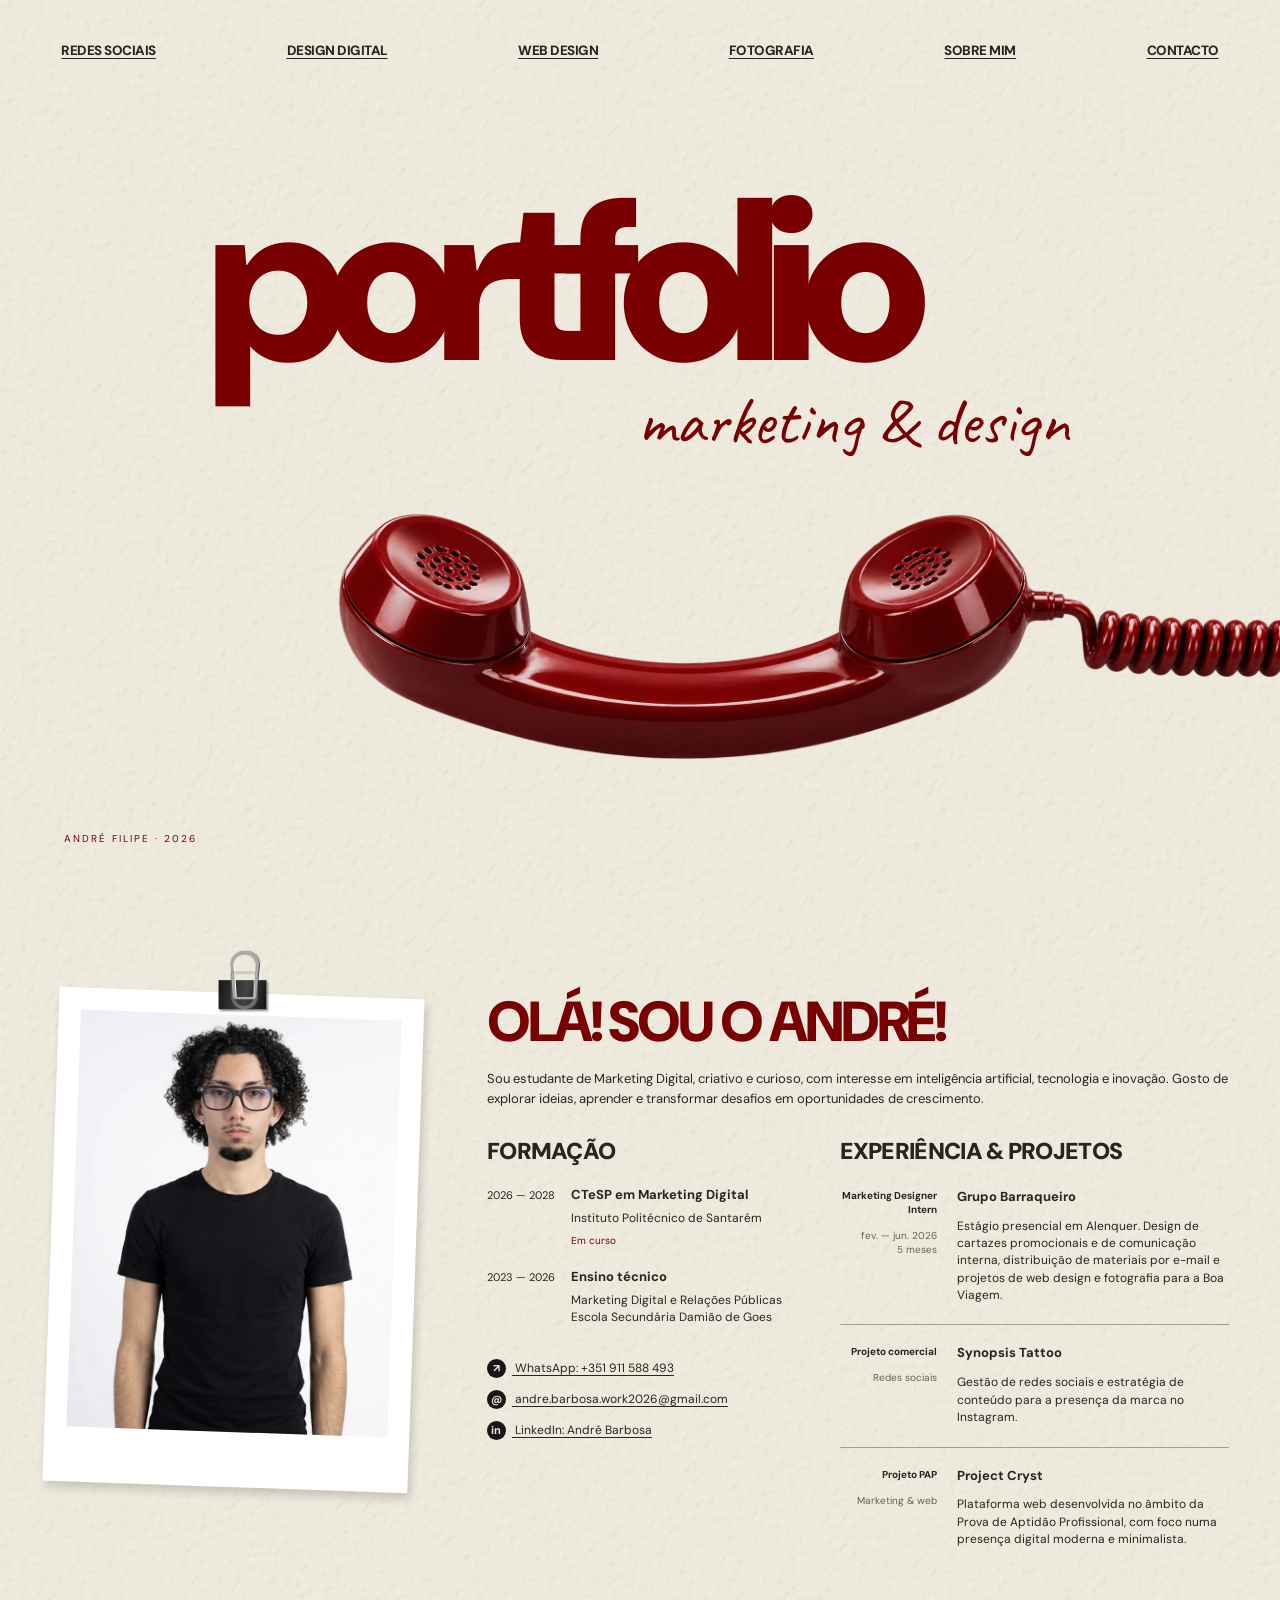
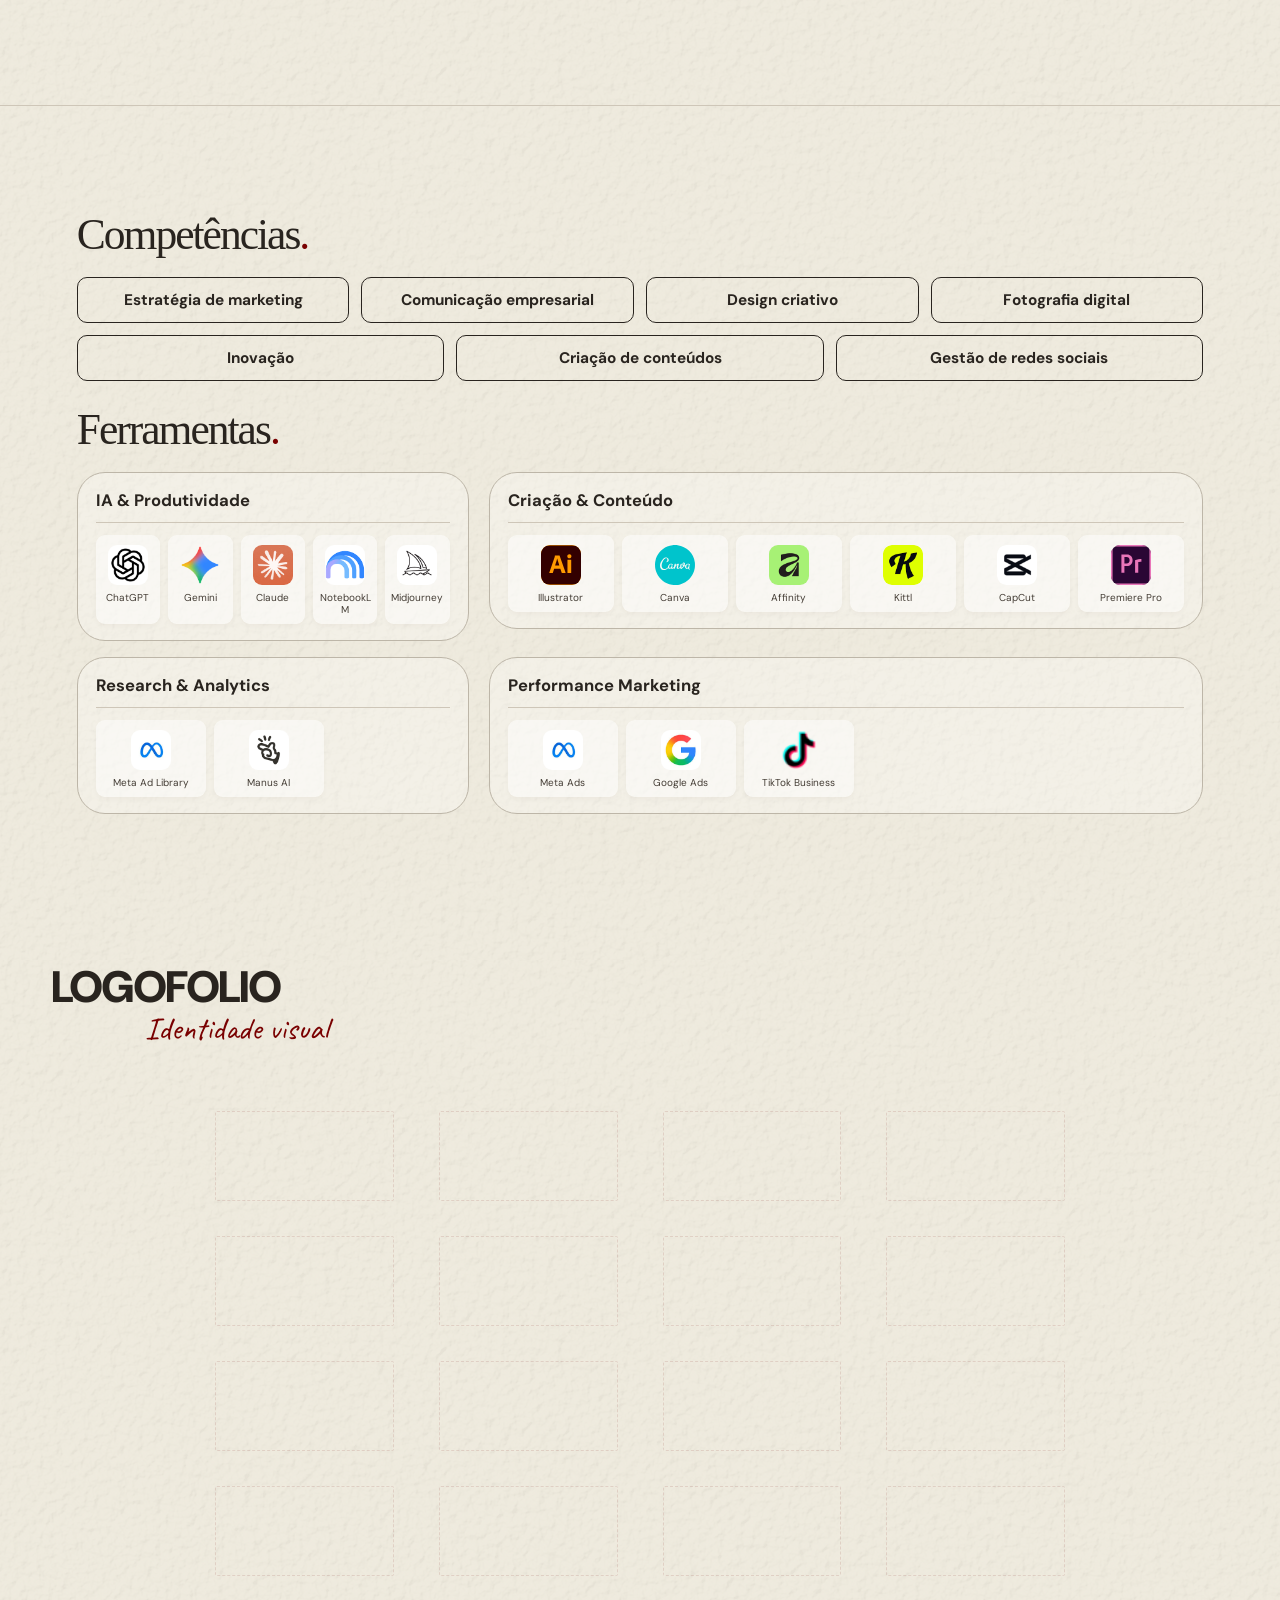
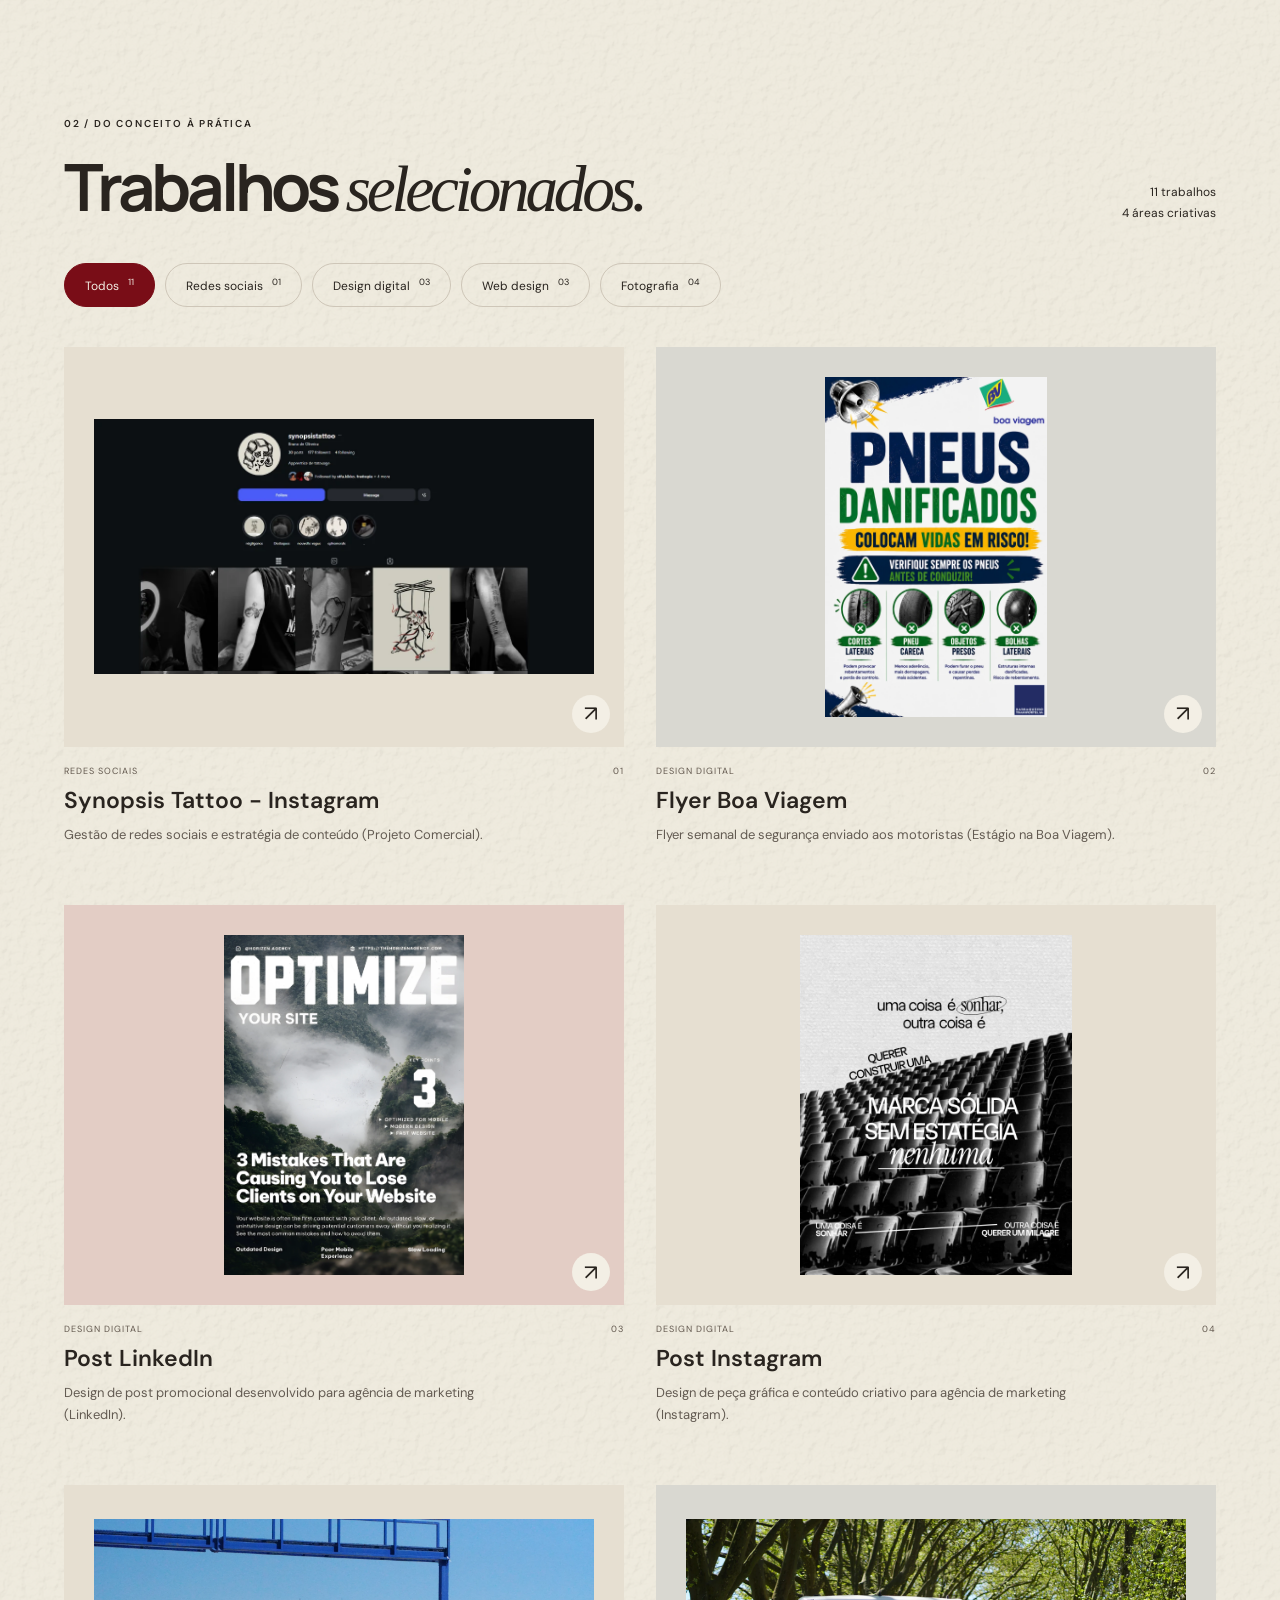
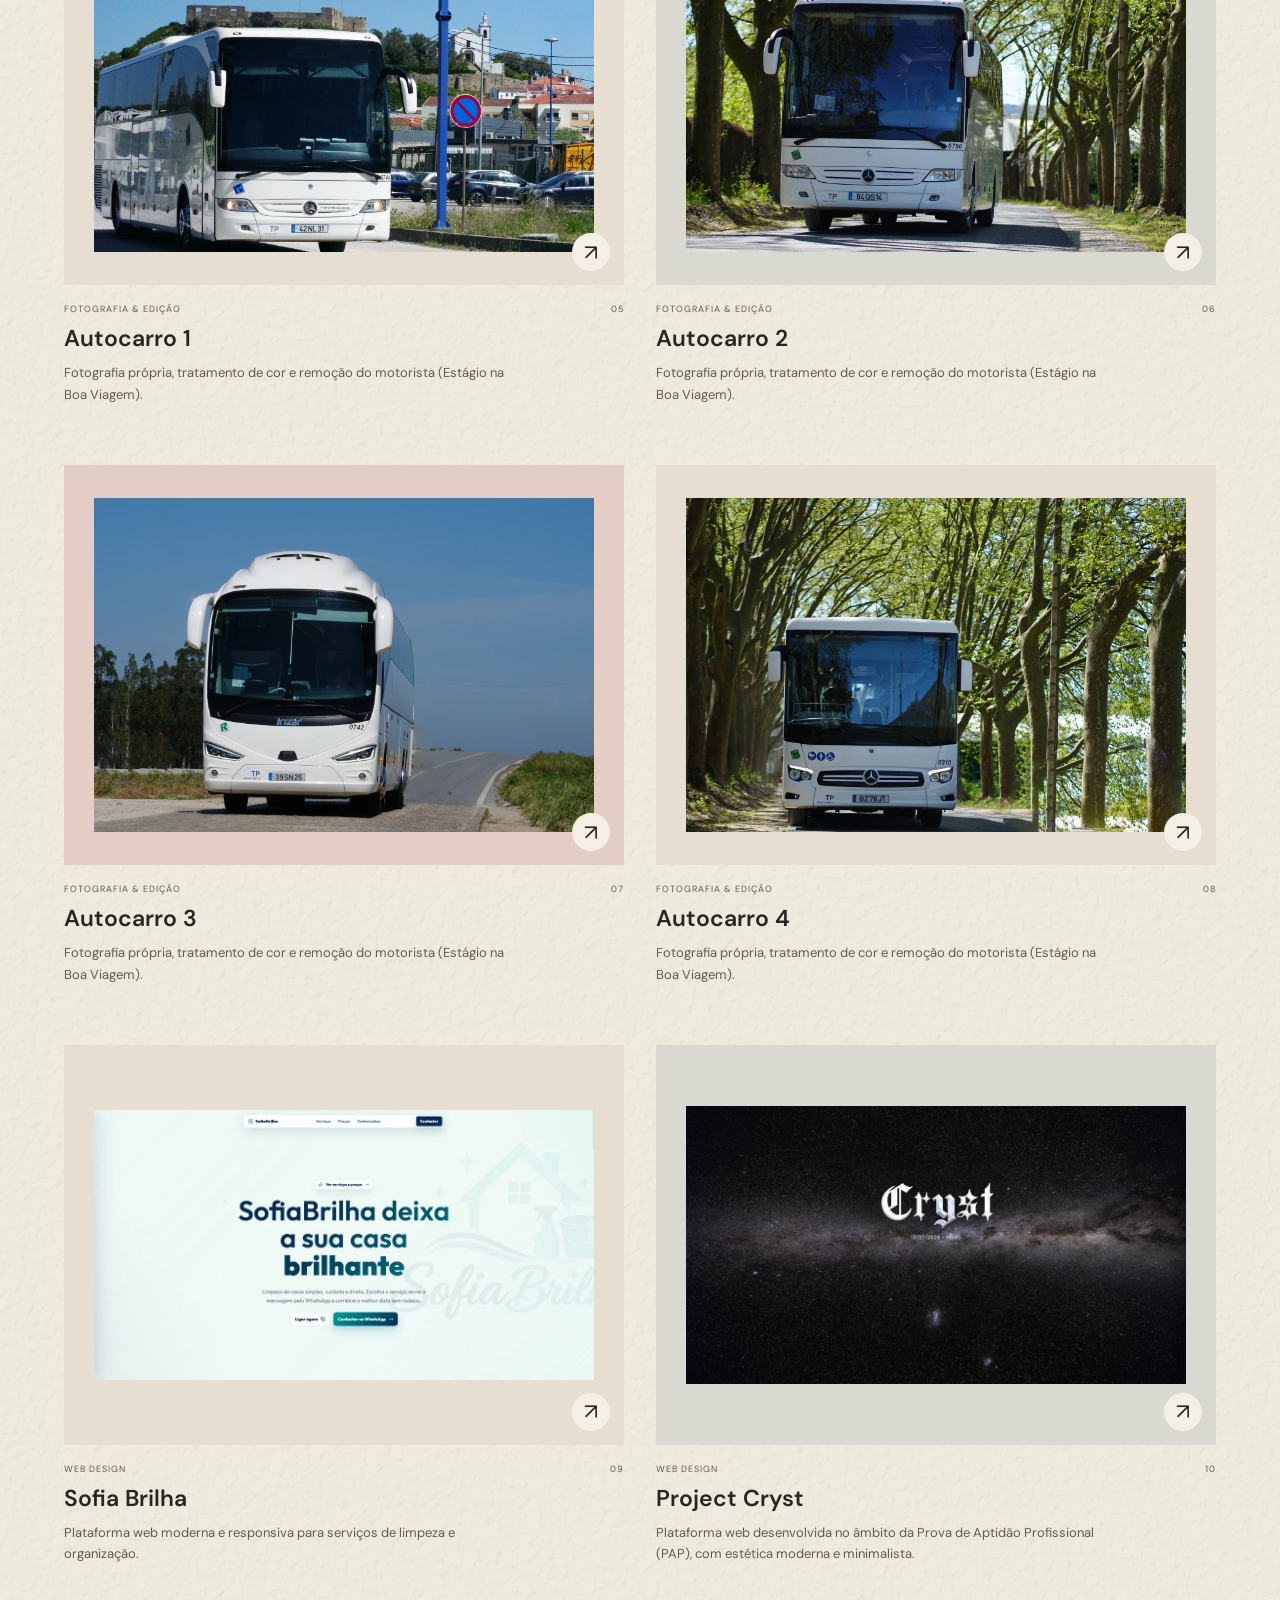
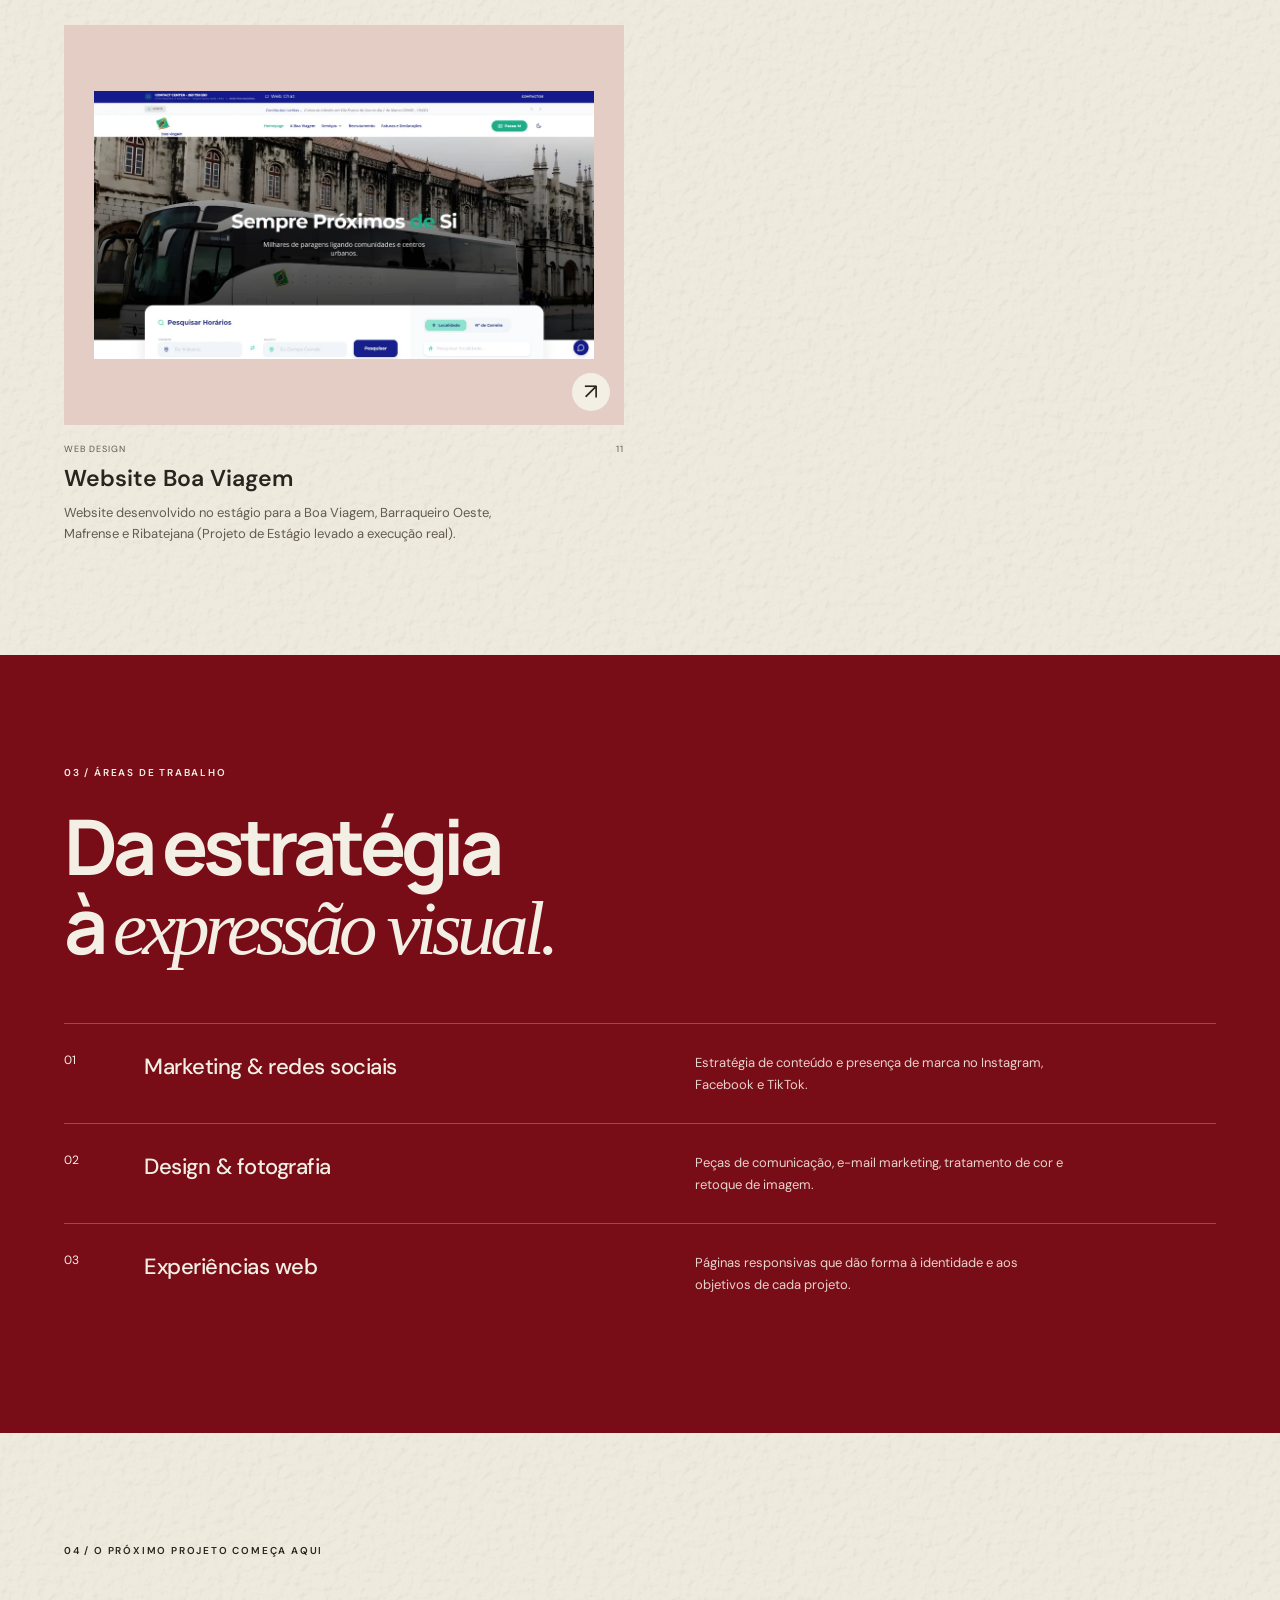
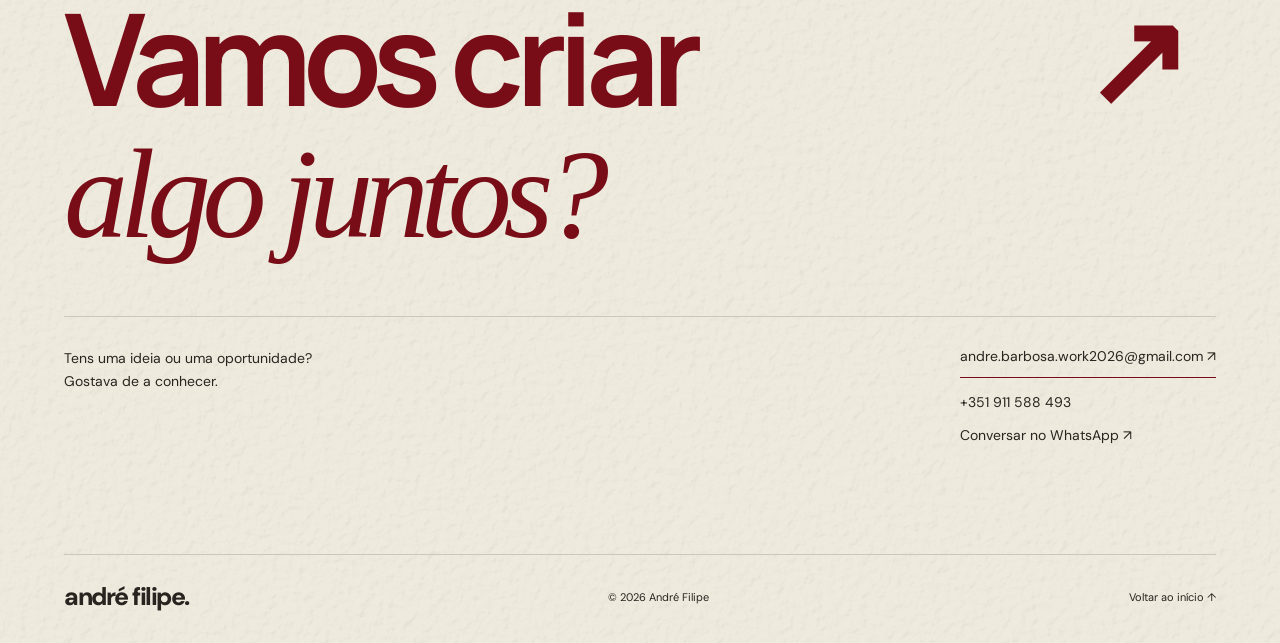
==== commit b5217314: "Keep only the Cryst website in portfolio" ====
--- a/index.html
+++ b/index.html
@@ -1 +1 @@
-<!doctype html><html lang="pt-PT"><head><meta charset="utf-8"><meta name="viewport" content="width=device-width,initial-scale=1"><title>André Filipe — Marketing, Design & Conteúdo</title><meta name="description" content="Portefólio de André Filipe. Projetos de marketing digital, redes sociais, design, fotografia e web design."><meta property="og:title" content="André Filipe — Portefólio"><meta property="og:description" content="Estratégia, conteúdo e design. Conhece os meus projetos."><meta property="og:type" content="website"><link rel="icon" href="favicon.png"><link rel="stylesheet" href="style.css"><link rel="stylesheet" href="cover.css"><link rel="stylesheet" href="resume.css"></head><body><a class="skip" href="#main">Saltar para o conteúdo</a><header class="cover-nav"><nav aria-label="Navegação principal"><a href="redes-sociais.html#projects">Redes sociais</a><a href="design-grafico.html#projects">Design digital</a><a href="web-design.html#projects">Web design</a><a href="edicao-fotos.html#projects">Fotografia</a><a href="#about">Sobre mim</a><a href="#contact">Contacto</a></nav></header><main id="main"><section class="cover" aria-label="Portefólio de André Filipe"><div class="cover-title"><h1>portfolio</h1><p>marketing & design</p></div><a class="cover-phone" href="#contact" aria-label="Vamos falar sobre o teu próximo projeto"><img src="images/red-telephone.png" alt="Telefone vintage vermelho" width="2172" height="724" fetchpriority="high"></a><span class="cover-signature">André Filipe · 2026</span></section><section id="about" class="resume section"><aside class="resume-left"><div class="resume-photo"><span class="paper-clip" aria-hidden="true"></span><img src="images/portrait.webp" alt="André Filipe" width="700" height="800"></div></aside><div class="resume-content"><h2>Olá! Sou o André!</h2><p class="resume-intro">Sou estudante de Marketing Digital, criativo e curioso, com interesse em inteligência artificial, tecnologia e inovação. Gosto de explorar ideias, aprender e transformar desafios em oportunidades de crescimento.</p><div class="resume-columns"><div class="resume-details"><section><h3>Formação</h3><div class="education-item"><span>2026 — 2028</span><div><h4>CTeSP em Marketing Digital</h4><p>Instituto Politécnico de Santarém</p><small>Em curso</small></div></div><div class="education-item"><span>2023 — 2026</span><div><h4>Ensino técnico</h4><p>Marketing Digital e Relações Públicas<br>Escola Secundária Damião de Goes</p></div></div></section><div class="resume-contacts"><a href="https://wa.me/351911588493" target="_blank" rel="noopener noreferrer"><b aria-hidden="true">↗</b> WhatsApp: +351 911 588 493</a><a href="mailto:andre.barbosa.work2026@gmail.com"><b aria-hidden="true">@</b> andre.barbosa.work2026@gmail.com</a><a href="https://www.linkedin.com/in/andr%C3%A9-barbosa-945175391" target="_blank" rel="noopener noreferrer"><b aria-hidden="true">in</b> LinkedIn: André Barbosa</a></div></div><section class="resume-experience"><h3>Experiência & projetos</h3><article><div><strong>Marketing Designer Intern</strong><span>fev. — jun. 2026<br>5 meses</span></div><div><h4>Grupo Barraqueiro</h4><p>Estágio presencial em Alenquer. Design de cartazes promocionais e de comunicação interna, distribuição de materiais por e-mail e projetos de web design e fotografia para a Boa Viagem.</p></div></article><article><div><strong>Projeto comercial</strong><span>Redes sociais</span></div><div><h4>Synopsis Tattoo</h4><p>Gestão de redes sociais e estratégia de conteúdo para a presença da marca no Instagram.</p></div></article><article><div><strong>Projeto PAP</strong><span>Marketing & web</span></div><div><h4>Project Cryst</h4><p>Plataforma web, comunicação de produto por e-mail e conteúdos para Instagram, Facebook e TikTok, no âmbito da Prova de Aptidão Profissional.</p></div></article></section></div></div></section><section id="skills" class="skills-page section" aria-labelledby="skills-title"><div class="skills-main"><h2 id="skills-title">Competências<span>.</span></h2><div class="skill-pills"><span>Estratégia de marketing</span><span>Comunicação empresarial</span><span>Design criativo</span><span>Fotografia digital</span><span>Inovação</span><span>Criação de conteúdos</span><span>Gestão de redes sociais</span></div><h2 class="stack-title">Ferramentas<span>.</span></h2><div class="stack-groups"><div class="stack-panel"><h3>IA & Produtividade</h3><div class="tool-icons tool-logos"><figure title="ChatGPT"><img src="images/tool-chatgpt.png" alt="ChatGPT" width="48" height="48"><figcaption>ChatGPT</figcaption></figure><figure title="Gemini"><img src="images/tool-gemini.png" alt="Gemini" width="48" height="48"><figcaption>Gemini</figcaption></figure><figure title="Claude"><img src="images/tool-claude.png" alt="Claude" width="48" height="48"><figcaption>Claude</figcaption></figure><figure title="NotebookLM"><img src="images/tool-notebooklm.png" alt="NotebookLM" width="48" height="48"><figcaption>NotebookLM</figcaption></figure><figure title="Midjourney"><img src="images/tool-midjourney.png" alt="Midjourney" width="48" height="48"><figcaption>Midjourney</figcaption></figure></div></div><div class="stack-panel"><h3>Criação & Conteúdo</h3><div class="tool-icons tool-logos"><figure title="Illustrator"><img src="images/tool-illustrator.svg" alt="Illustrator" width="48" height="48"><figcaption>Illustrator</figcaption></figure><figure title="Canva"><img src="images/tool-canva.svg" alt="Canva" width="48" height="48"><figcaption>Canva</figcaption></figure><figure title="Affinity"><img src="images/tool-affinity.png" alt="Affinity" width="48" height="48"><figcaption>Affinity</figcaption></figure><figure title="Kittl"><img src="images/tool-kittl.png" alt="Kittl" width="48" height="48"><figcaption>Kittl</figcaption></figure><figure title="CapCut"><img src="images/tool-capcut.png" alt="CapCut" width="48" height="48"><figcaption>CapCut</figcaption></figure><figure title="Premiere Pro"><img src="images/tool-premiere.svg" alt="Premiere Pro" width="48" height="48"><figcaption>Premiere Pro</figcaption></figure></div></div><div class="stack-panel"><h3>Research & Analytics</h3><div class="tool-icons tool-logos"><figure title="Meta Ad Library"><img src="images/tool-meta.png" alt="Meta Ad Library" width="48" height="48"><figcaption>Meta Ad Library</figcaption></figure><figure title="Manus AI"><img src="images/tool-manus.png" alt="Manus AI" width="48" height="48"><figcaption>Manus AI</figcaption></figure></div></div><div class="stack-panel"><h3>Performance Marketing</h3><div class="tool-icons tool-logos"><figure title="Meta Ads"><img src="images/tool-meta.png" alt="Meta Ads" width="48" height="48"><figcaption>Meta Ads</figcaption></figure><figure title="Google Ads"><img src="images/tool-googleads.png" alt="Google Ads" width="48" height="48"><figcaption>Google Ads</figcaption></figure><figure title="TikTok Business"><img src="images/tool-tiktok.png" alt="TikTok Business" width="48" height="48"><figcaption>TikTok Business</figcaption></figure></div></div></div></div></section><section id="logofolio" class="logofolio section" aria-labelledby="logofolio-title"><header><h2 id="logofolio-title">Logofolio</h2><p>Identidade visual</p></header><div class="logo-grid" aria-label="Galeria de logótipos em preparação"><div class="logo-slot" aria-hidden="true"></div><div class="logo-slot" aria-hidden="true"></div><div class="logo-slot" aria-hidden="true"></div><div class="logo-slot" aria-hidden="true"></div><div class="logo-slot" aria-hidden="true"></div><div class="logo-slot" aria-hidden="true"></div><div class="logo-slot" aria-hidden="true"></div><div class="logo-slot" aria-hidden="true"></div><div class="logo-slot" aria-hidden="true"></div><div class="logo-slot" aria-hidden="true"></div><div class="logo-slot" aria-hidden="true"></div><div class="logo-slot" aria-hidden="true"></div><div class="logo-slot" aria-hidden="true"></div><div class="logo-slot" aria-hidden="true"></div><div class="logo-slot" aria-hidden="true"></div><div class="logo-slot" aria-hidden="true"></div></div></section><section id="projects" class="section works"><div class="section-heading"><div><p class="eyebrow">02 / Do conceito à prática</p><h2>Trabalhos <em>selecionados.</em></h2></div><span class="work-count">15 trabalhos<br>4 áreas criativas</span></div><div class="filters" role="group" aria-label="Filtrar projetos"><button data-filter="all" aria-pressed="true">Todos <sup>15</sup></button><button data-filter="social" aria-pressed="false">Redes sociais <sup>04</sup></button><button data-filter="design" aria-pressed="false">Design digital <sup>04</sup></button><button data-filter="web" aria-pressed="false">Web design <sup>03</sup></button><button data-filter="photo" aria-pressed="false">Fotografia <sup>04</sup></button></div><p class="sr-only" id="filter-status" role="status"></p><div class="project-grid"><article class="project" data-category="social"><button class="project-visual" data-project="0" aria-label="Ver projeto Project Cryst - Instagram"><img src="images/preview-cryst_instagram_cover.webp" alt="Project Cryst - Instagram" loading="lazy" width="800" height="650"><span class="open-arrow" aria-hidden="true">↗</span></button><div class="project-meta"><span>Redes sociais</span><span>01</span></div><h3><button data-project="0">Project Cryst - Instagram</button></h3><p>Gestão de conteúdos, estética visual e estratégia de marca (Projeto PAP).</p></article><article class="project" data-category="social"><button class="project-visual" data-project="1" aria-label="Ver projeto Synopsis Tattoo - Instagram"><img src="images/preview-synopsis_tattoo_cover.webp" alt="Synopsis Tattoo - Instagram" loading="lazy" width="800" height="650"><span class="open-arrow" aria-hidden="true">↗</span></button><div class="project-meta"><span>Redes sociais</span><span>02</span></div><h3><button data-project="1">Synopsis Tattoo - Instagram</button></h3><p>Gestão de redes sociais e estratégia de conteúdo (Projeto Comercial).</p></article><article class="project" data-category="social"><button class="project-visual" data-project="2" aria-label="Ver projeto Project Cryst - Facebook"><img src="images/preview-cryst_facebook_cover.webp" alt="Project Cryst - Facebook" loading="lazy" width="800" height="650"><span class="open-arrow" aria-hidden="true">↗</span></button><div class="project-meta"><span>Redes sociais</span><span>03</span></div><h3><button data-project="2">Project Cryst - Facebook</button></h3><p>Gestão de página oficial e presença de marca no Facebook (Projeto PAP).</p></article><article class="project" data-category="social"><button class="project-visual" data-project="3" aria-label="Ver projeto Project Cryst - TikTok"><img src="images/preview-cryst_tiktok_cover.webp" alt="Project Cryst - TikTok" loading="lazy" width="800" height="650"><span class="open-arrow" aria-hidden="true">↗</span></button><div class="project-meta"><span>Redes sociais</span><span>04</span></div><h3><button data-project="3">Project Cryst - TikTok</button></h3><p>Criação de conteúdos curtos, vídeos promocionais e Reels no TikTok (Projeto PAP).</p></article><article class="project" data-category="design"><button class="project-visual" data-project="4" aria-label="Ver projeto E-mail Cryst Shop"><img src="images/preview-E-mail-Cryst-Shop.pdf.webp" alt="E-mail Cryst Shop" loading="lazy" width="800" height="650"><span class="open-arrow" aria-hidden="true">↗</span></button><div class="project-meta"><span>Design digital</span><span>05</span></div><h3><button data-project="4">E-mail Cryst Shop</button></h3><p>Design de e-mail marketing e comunicação de produto (Projeto PAP).</p></article><article class="project" data-category="design"><button class="project-visual" data-project="5" aria-label="Ver projeto Flyer Boa Viagem"><img src="images/preview-Pneus-Danificados.webp" alt="Flyer Boa Viagem" loading="lazy" width="800" height="650"><span class="open-arrow" aria-hidden="true">↗</span></button><div class="project-meta"><span>Design digital</span><span>06</span></div><h3><button data-project="5">Flyer Boa Viagem</button></h3><p>Flyer semanal de segurança enviado aos motoristas (Estágio na Boa Viagem).</p></article><article class="project" data-category="design"><button class="project-visual" data-project="6" aria-label="Ver projeto Post LinkedIn"><img src="images/preview-linkedin_post_cover.webp" alt="Post LinkedIn" loading="lazy" width="800" height="650"><span class="open-arrow" aria-hidden="true">↗</span></button><div class="project-meta"><span>Design digital</span><span>07</span></div><h3><button data-project="6">Post LinkedIn</button></h3><p>Design de post promocional desenvolvido para agência de marketing (LinkedIn).</p></article><article class="project" data-category="design"><button class="project-visual" data-project="7" aria-label="Ver projeto Post Instagram"><img src="images/preview-instagram_post_design_cover.webp" alt="Post Instagram" loading="lazy" width="800" height="650"><span class="open-arrow" aria-hidden="true">↗</span></button><div class="project-meta"><span>Design digital</span><span>08</span></div><h3><button data-project="7">Post Instagram</button></h3><p>Design de peça gráfica e conteúdo criativo para agência de marketing (Instagram).</p></article><article class="project" data-category="photo"><button class="project-visual" data-project="8" aria-label="Ver projeto Autocarro 1"><img src="images/preview-22222.webp" alt="Autocarro 1" loading="lazy" width="800" height="650"><span class="open-arrow" aria-hidden="true">↗</span></button><div class="project-meta"><span>Fotografia & edição</span><span>10</span></div><h3><button data-project="8">Autocarro 1</button></h3><p>Fotografia própria, tratamento de cor e remoção do motorista (Estágio na Boa Viagem).</p></article><article class="project" data-category="photo"><button class="project-visual" data-project="9" aria-label="Ver projeto Autocarro 2"><img src="images/preview-bus-4.webp" alt="Autocarro 2" loading="lazy" width="800" height="650"><span class="open-arrow" aria-hidden="true">↗</span></button><div class="project-meta"><span>Fotografia & edição</span><span>11</span></div><h3><button data-project="9">Autocarro 2</button></h3><p>Fotografia própria, tratamento de cor e remoção do motorista (Estágio na Boa Viagem).</p></article><article class="project" data-category="photo"><button class="project-visual" data-project="10" aria-label="Ver projeto Autocarro 3"><img src="images/preview-Bus-5.webp" alt="Autocarro 3" loading="lazy" width="800" height="650"><span class="open-arrow" aria-hidden="true">↗</span></button><div class="project-meta"><span>Fotografia & edição</span><span>12</span></div><h3><button data-project="10">Autocarro 3</button></h3><p>Fotografia própria, tratamento de cor e remoção do motorista (Estágio na Boa Viagem).</p></article><article class="project" data-category="photo"><button class="project-visual" data-project="11" aria-label="Ver projeto Autocarro 4"><img src="images/preview-bus-6.webp" alt="Autocarro 4" loading="lazy" width="800" height="650"><span class="open-arrow" aria-hidden="true">↗</span></button><div class="project-meta"><span>Fotografia & edição</span><span>13</span></div><h3><button data-project="11">Autocarro 4</button></h3><p>Fotografia própria, tratamento de cor e remoção do motorista (Estágio na Boa Viagem).</p></article><article class="project" data-category="web"><button class="project-visual" data-project="12" aria-label="Ver projeto Sofia Brilha"><img src="images/preview-sofia_brilha_cover.webp" alt="Sofia Brilha" loading="lazy" width="800" height="650"><span class="open-arrow" aria-hidden="true">↗</span></button><div class="project-meta"><span>Web design</span><span>14</span></div><h3><button data-project="12">Sofia Brilha</button></h3><p>Plataforma web moderna e responsiva para serviços de limpeza e organização.</p></article><article class="project" data-category="web"><button class="project-visual" data-project="13" aria-label="Ver projeto Project Cryst"><img src="images/preview-project_cryst_cover.webp" alt="Project Cryst" loading="lazy" width="800" height="650"><span class="open-arrow" aria-hidden="true">↗</span></button><div class="project-meta"><span>Web design</span><span>15</span></div><h3><button data-project="13">Project Cryst</button></h3><p>Plataforma web desenvolvida no âmbito da Prova de Aptidão Profissional (PAP), com estética moderna e minimalista.</p></article><article class="project" data-category="web"><button class="project-visual" data-project="14" aria-label="Ver projeto Website Boa Viagem"><img src="images/preview-boa_viagem_web_cover.webp" alt="Website Boa Viagem" loading="lazy" width="800" height="650"><span class="open-arrow" aria-hidden="true">↗</span></button><div class="project-meta"><span>Web design</span><span>16</span></div><h3><button data-project="14">Website Boa Viagem</button></h3><p>Website desenvolvido no estágio para a Boa Viagem, Barraqueiro Oeste, Mafrense e Ribatejana (Projeto de Estágio levado a execução real).</p></article></div></section><section class="expertise section"><p class="eyebrow">03 / Áreas de trabalho</p><h2>Da estratégia<br>à <em>expressão visual.</em></h2><div class="service"><span>01</span><h3>Marketing & redes sociais</h3><p>Estratégia de conteúdo e presença de marca no Instagram, Facebook e TikTok.</p></div><div class="service"><span>02</span><h3>Design & fotografia</h3><p>Peças de comunicação, e-mail marketing, tratamento de cor e retoque de imagem.</p></div><div class="service"><span>03</span><h3>Experiências web</h3><p>Páginas responsivas que dão forma à identidade e aos objetivos de cada projeto.</p></div></section><section id="contact" class="contact section"><p class="eyebrow">04 / O próximo projeto começa aqui</p><h2>Vamos criar<br><em>algo juntos?</em><span aria-hidden="true">↗</span></h2><div class="contact-bottom"><p>Tens uma ideia ou uma oportunidade?<br>Gostava de a conhecer.</p><div><a href="mailto:andre.barbosa.work2026@gmail.com">andre.barbosa.work2026@gmail.com ↗</a><a href="tel:+351911588493">+351 911 588 493</a><a href="https://wa.me/351911588493" target="_blank" rel="noopener noreferrer">Conversar no WhatsApp ↗</a></div></div></section></main><footer><a class="wordmark" href="#main">andré filipe.</a><span>© 2026 André Filipe</span><a href="#main">Voltar ao início ↑</a></footer><dialog id="project-dialog" aria-labelledby="dialog-title"><button class="close-dialog" aria-label="Fechar projeto">✕</button><div class="dialog-layout"><div class="dialog-image"><img id="dialog-image" alt=""></div><div class="dialog-info"><p class="eyebrow" id="dialog-category"></p><h2 id="dialog-title"></h2><p id="dialog-description"></p><a id="dialog-visit" class="text-link" target="_blank" rel="noopener noreferrer">Visitar projeto ↗</a><a id="dialog-download" class="text-link" download>Descarregar imagem ↓</a></div></div></dialog><script src="projects.js"></script><script src="script.js"></script></body></html>+<!doctype html><html lang="pt-PT"><head><meta charset="utf-8"><meta name="viewport" content="width=device-width,initial-scale=1"><title>André Filipe — Marketing, Design & Conteúdo</title><meta name="description" content="Portefólio de André Filipe. Projetos de marketing digital, redes sociais, design, fotografia e web design."><meta property="og:title" content="André Filipe — Portefólio"><meta property="og:description" content="Estratégia, conteúdo e design. Conhece os meus projetos."><meta property="og:type" content="website"><link rel="icon" href="favicon.png"><link rel="stylesheet" href="style.css"><link rel="stylesheet" href="cover.css"><link rel="stylesheet" href="resume.css"></head><body><a class="skip" href="#main">Saltar para o conteúdo</a><header class="cover-nav"><nav aria-label="Navegação principal"><a href="redes-sociais.html#projects">Redes sociais</a><a href="design-grafico.html#projects">Design digital</a><a href="web-design.html#projects">Web design</a><a href="edicao-fotos.html#projects">Fotografia</a><a href="#about">Sobre mim</a><a href="#contact">Contacto</a></nav></header><main id="main"><section class="cover" aria-label="Portefólio de André Filipe"><div class="cover-title"><h1>portfolio</h1><p>marketing & design</p></div><a class="cover-phone" href="#contact" aria-label="Vamos falar sobre o teu próximo projeto"><img src="images/red-telephone.png" alt="Telefone vintage vermelho" width="2172" height="724" fetchpriority="high"></a><span class="cover-signature">André Filipe · 2026</span></section><section id="about" class="resume section"><aside class="resume-left"><div class="resume-photo"><span class="paper-clip" aria-hidden="true"></span><img src="images/portrait.webp" alt="André Filipe" width="700" height="800"></div></aside><div class="resume-content"><h2>Olá! Sou o André!</h2><p class="resume-intro">Sou estudante de Marketing Digital, criativo e curioso, com interesse em inteligência artificial, tecnologia e inovação. Gosto de explorar ideias, aprender e transformar desafios em oportunidades de crescimento.</p><div class="resume-columns"><div class="resume-details"><section><h3>Formação</h3><div class="education-item"><span>2026 — 2028</span><div><h4>CTeSP em Marketing Digital</h4><p>Instituto Politécnico de Santarém</p><small>Em curso</small></div></div><div class="education-item"><span>2023 — 2026</span><div><h4>Ensino técnico</h4><p>Marketing Digital e Relações Públicas<br>Escola Secundária Damião de Goes</p></div></div></section><div class="resume-contacts"><a href="https://wa.me/351911588493" target="_blank" rel="noopener noreferrer"><b aria-hidden="true">↗</b> WhatsApp: +351 911 588 493</a><a href="mailto:andre.barbosa.work2026@gmail.com"><b aria-hidden="true">@</b> andre.barbosa.work2026@gmail.com</a><a href="https://www.linkedin.com/in/andr%C3%A9-barbosa-945175391" target="_blank" rel="noopener noreferrer"><b aria-hidden="true">in</b> LinkedIn: André Barbosa</a></div></div><section class="resume-experience"><h3>Experiência & projetos</h3><article><div><strong>Marketing Designer Intern</strong><span>fev. — jun. 2026<br>5 meses</span></div><div><h4>Grupo Barraqueiro</h4><p>Estágio presencial em Alenquer. Design de cartazes promocionais e de comunicação interna, distribuição de materiais por e-mail e projetos de web design e fotografia para a Boa Viagem.</p></div></article><article><div><strong>Projeto comercial</strong><span>Redes sociais</span></div><div><h4>Synopsis Tattoo</h4><p>Gestão de redes sociais e estratégia de conteúdo para a presença da marca no Instagram.</p></div></article><article><div><strong>Projeto PAP</strong><span>Marketing & web</span></div><div><h4>Project Cryst</h4><p>Plataforma web desenvolvida no âmbito da Prova de Aptidão Profissional, com foco numa presença digital moderna e minimalista.</p></div></article></section></div></div></section><section id="skills" class="skills-page section" aria-labelledby="skills-title"><div class="skills-main"><h2 id="skills-title">Competências<span>.</span></h2><div class="skill-pills"><span>Estratégia de marketing</span><span>Comunicação empresarial</span><span>Design criativo</span><span>Fotografia digital</span><span>Inovação</span><span>Criação de conteúdos</span><span>Gestão de redes sociais</span></div><h2 class="stack-title">Ferramentas<span>.</span></h2><div class="stack-groups"><div class="stack-panel"><h3>IA & Produtividade</h3><div class="tool-icons tool-logos"><figure title="ChatGPT"><img src="images/tool-chatgpt.png" alt="ChatGPT" width="48" height="48"><figcaption>ChatGPT</figcaption></figure><figure title="Gemini"><img src="images/tool-gemini.png" alt="Gemini" width="48" height="48"><figcaption>Gemini</figcaption></figure><figure title="Claude"><img src="images/tool-claude.png" alt="Claude" width="48" height="48"><figcaption>Claude</figcaption></figure><figure title="NotebookLM"><img src="images/tool-notebooklm.png" alt="NotebookLM" width="48" height="48"><figcaption>NotebookLM</figcaption></figure><figure title="Midjourney"><img src="images/tool-midjourney.png" alt="Midjourney" width="48" height="48"><figcaption>Midjourney</figcaption></figure></div></div><div class="stack-panel"><h3>Criação & Conteúdo</h3><div class="tool-icons tool-logos"><figure title="Illustrator"><img src="images/tool-illustrator.svg" alt="Illustrator" width="48" height="48"><figcaption>Illustrator</figcaption></figure><figure title="Canva"><img src="images/tool-canva.svg" alt="Canva" width="48" height="48"><figcaption>Canva</figcaption></figure><figure title="Affinity"><img src="images/tool-affinity.png" alt="Affinity" width="48" height="48"><figcaption>Affinity</figcaption></figure><figure title="Kittl"><img src="images/tool-kittl.png" alt="Kittl" width="48" height="48"><figcaption>Kittl</figcaption></figure><figure title="CapCut"><img src="images/tool-capcut.png" alt="CapCut" width="48" height="48"><figcaption>CapCut</figcaption></figure><figure title="Premiere Pro"><img src="images/tool-premiere.svg" alt="Premiere Pro" width="48" height="48"><figcaption>Premiere Pro</figcaption></figure></div></div><div class="stack-panel"><h3>Research & Analytics</h3><div class="tool-icons tool-logos"><figure title="Meta Ad Library"><img src="images/tool-meta.png" alt="Meta Ad Library" width="48" height="48"><figcaption>Meta Ad Library</figcaption></figure><figure title="Manus AI"><img src="images/tool-manus.png" alt="Manus AI" width="48" height="48"><figcaption>Manus AI</figcaption></figure></div></div><div class="stack-panel"><h3>Performance Marketing</h3><div class="tool-icons tool-logos"><figure title="Meta Ads"><img src="images/tool-meta.png" alt="Meta Ads" width="48" height="48"><figcaption>Meta Ads</figcaption></figure><figure title="Google Ads"><img src="images/tool-googleads.png" alt="Google Ads" width="48" height="48"><figcaption>Google Ads</figcaption></figure><figure title="TikTok Business"><img src="images/tool-tiktok.png" alt="TikTok Business" width="48" height="48"><figcaption>TikTok Business</figcaption></figure></div></div></div></div></section><section id="logofolio" class="logofolio section" aria-labelledby="logofolio-title"><header><h2 id="logofolio-title">Logofolio</h2><p>Identidade visual</p></header><div class="logo-grid" aria-label="Galeria de logótipos em preparação"><div class="logo-slot" aria-hidden="true"></div><div class="logo-slot" aria-hidden="true"></div><div class="logo-slot" aria-hidden="true"></div><div class="logo-slot" aria-hidden="true"></div><div class="logo-slot" aria-hidden="true"></div><div class="logo-slot" aria-hidden="true"></div><div class="logo-slot" aria-hidden="true"></div><div class="logo-slot" aria-hidden="true"></div><div class="logo-slot" aria-hidden="true"></div><div class="logo-slot" aria-hidden="true"></div><div class="logo-slot" aria-hidden="true"></div><div class="logo-slot" aria-hidden="true"></div><div class="logo-slot" aria-hidden="true"></div><div class="logo-slot" aria-hidden="true"></div><div class="logo-slot" aria-hidden="true"></div><div class="logo-slot" aria-hidden="true"></div></div></section><section id="projects" class="section works"><div class="section-heading"><div><p class="eyebrow">02 / Do conceito à prática</p><h2>Trabalhos <em>selecionados.</em></h2></div><span class="work-count">11 trabalhos<br>4 áreas criativas</span></div><div class="filters" role="group" aria-label="Filtrar projetos"><button data-filter="all" aria-pressed="true">Todos <sup>11</sup></button><button data-filter="social" aria-pressed="false">Redes sociais <sup>01</sup></button><button data-filter="design" aria-pressed="false">Design digital <sup>03</sup></button><button data-filter="web" aria-pressed="false">Web design <sup>03</sup></button><button data-filter="photo" aria-pressed="false">Fotografia <sup>04</sup></button></div><p class="sr-only" id="filter-status" role="status"></p><div class="project-grid"><article class="project" data-category="social"><button class="project-visual" data-project="0" aria-label="Ver projeto Synopsis Tattoo - Instagram"><img src="images/preview-synopsis_tattoo_cover.webp" alt="Synopsis Tattoo - Instagram" loading="lazy" width="800" height="650"><span class="open-arrow" aria-hidden="true">↗</span></button><div class="project-meta"><span>Redes sociais</span><span>01</span></div><h3><button data-project="0">Synopsis Tattoo - Instagram</button></h3><p>Gestão de redes sociais e estratégia de conteúdo (Projeto Comercial).</p></article><article class="project" data-category="design"><button class="project-visual" data-project="1" aria-label="Ver projeto Flyer Boa Viagem"><img src="images/preview-Pneus-Danificados.webp" alt="Flyer Boa Viagem" loading="lazy" width="800" height="650"><span class="open-arrow" aria-hidden="true">↗</span></button><div class="project-meta"><span>Design digital</span><span>02</span></div><h3><button data-project="1">Flyer Boa Viagem</button></h3><p>Flyer semanal de segurança enviado aos motoristas (Estágio na Boa Viagem).</p></article><article class="project" data-category="design"><button class="project-visual" data-project="2" aria-label="Ver projeto Post LinkedIn"><img src="images/preview-linkedin_post_cover.webp" alt="Post LinkedIn" loading="lazy" width="800" height="650"><span class="open-arrow" aria-hidden="true">↗</span></button><div class="project-meta"><span>Design digital</span><span>03</span></div><h3><button data-project="2">Post LinkedIn</button></h3><p>Design de post promocional desenvolvido para agência de marketing (LinkedIn).</p></article><article class="project" data-category="design"><button class="project-visual" data-project="3" aria-label="Ver projeto Post Instagram"><img src="images/preview-instagram_post_design_cover.webp" alt="Post Instagram" loading="lazy" width="800" height="650"><span class="open-arrow" aria-hidden="true">↗</span></button><div class="project-meta"><span>Design digital</span><span>04</span></div><h3><button data-project="3">Post Instagram</button></h3><p>Design de peça gráfica e conteúdo criativo para agência de marketing (Instagram).</p></article><article class="project" data-category="photo"><button class="project-visual" data-project="4" aria-label="Ver projeto Autocarro 1"><img src="images/preview-22222.webp" alt="Autocarro 1" loading="lazy" width="800" height="650"><span class="open-arrow" aria-hidden="true">↗</span></button><div class="project-meta"><span>Fotografia & edição</span><span>05</span></div><h3><button data-project="4">Autocarro 1</button></h3><p>Fotografia própria, tratamento de cor e remoção do motorista (Estágio na Boa Viagem).</p></article><article class="project" data-category="photo"><button class="project-visual" data-project="5" aria-label="Ver projeto Autocarro 2"><img src="images/preview-bus-4.webp" alt="Autocarro 2" loading="lazy" width="800" height="650"><span class="open-arrow" aria-hidden="true">↗</span></button><div class="project-meta"><span>Fotografia & edição</span><span>06</span></div><h3><button data-project="5">Autocarro 2</button></h3><p>Fotografia própria, tratamento de cor e remoção do motorista (Estágio na Boa Viagem).</p></article><article class="project" data-category="photo"><button class="project-visual" data-project="6" aria-label="Ver projeto Autocarro 3"><img src="images/preview-Bus-5.webp" alt="Autocarro 3" loading="lazy" width="800" height="650"><span class="open-arrow" aria-hidden="true">↗</span></button><div class="project-meta"><span>Fotografia & edição</span><span>07</span></div><h3><button data-project="6">Autocarro 3</button></h3><p>Fotografia própria, tratamento de cor e remoção do motorista (Estágio na Boa Viagem).</p></article><article class="project" data-category="photo"><button class="project-visual" data-project="7" aria-label="Ver projeto Autocarro 4"><img src="images/preview-bus-6.webp" alt="Autocarro 4" loading="lazy" width="800" height="650"><span class="open-arrow" aria-hidden="true">↗</span></button><div class="project-meta"><span>Fotografia & edição</span><span>08</span></div><h3><button data-project="7">Autocarro 4</button></h3><p>Fotografia própria, tratamento de cor e remoção do motorista (Estágio na Boa Viagem).</p></article><article class="project" data-category="web"><button class="project-visual" data-project="8" aria-label="Ver projeto Sofia Brilha"><img src="images/preview-sofia_brilha_cover.webp" alt="Sofia Brilha" loading="lazy" width="800" height="650"><span class="open-arrow" aria-hidden="true">↗</span></button><div class="project-meta"><span>Web design</span><span>09</span></div><h3><button data-project="8">Sofia Brilha</button></h3><p>Plataforma web moderna e responsiva para serviços de limpeza e organização.</p></article><article class="project" data-category="web"><button class="project-visual" data-project="9" aria-label="Ver projeto Project Cryst"><img src="images/preview-project_cryst_cover.webp" alt="Project Cryst" loading="lazy" width="800" height="650"><span class="open-arrow" aria-hidden="true">↗</span></button><div class="project-meta"><span>Web design</span><span>10</span></div><h3><button data-project="9">Project Cryst</button></h3><p>Plataforma web desenvolvida no âmbito da Prova de Aptidão Profissional (PAP), com estética moderna e minimalista.</p></article><article class="project" data-category="web"><button class="project-visual" data-project="10" aria-label="Ver projeto Website Boa Viagem"><img src="images/preview-boa_viagem_web_cover.webp" alt="Website Boa Viagem" loading="lazy" width="800" height="650"><span class="open-arrow" aria-hidden="true">↗</span></button><div class="project-meta"><span>Web design</span><span>11</span></div><h3><button data-project="10">Website Boa Viagem</button></h3><p>Website desenvolvido no estágio para a Boa Viagem, Barraqueiro Oeste, Mafrense e Ribatejana (Projeto de Estágio levado a execução real).</p></article></div></section><section class="expertise section"><p class="eyebrow">03 / Áreas de trabalho</p><h2>Da estratégia<br>à <em>expressão visual.</em></h2><div class="service"><span>01</span><h3>Marketing & redes sociais</h3><p>Estratégia de conteúdo e presença de marca no Instagram, Facebook e TikTok.</p></div><div class="service"><span>02</span><h3>Design & fotografia</h3><p>Peças de comunicação, e-mail marketing, tratamento de cor e retoque de imagem.</p></div><div class="service"><span>03</span><h3>Experiências web</h3><p>Páginas responsivas que dão forma à identidade e aos objetivos de cada projeto.</p></div></section><section id="contact" class="contact section"><p class="eyebrow">04 / O próximo projeto começa aqui</p><h2>Vamos criar<br><em>algo juntos?</em><span aria-hidden="true">↗</span></h2><div class="contact-bottom"><p>Tens uma ideia ou uma oportunidade?<br>Gostava de a conhecer.</p><div><a href="mailto:andre.barbosa.work2026@gmail.com">andre.barbosa.work2026@gmail.com ↗</a><a href="tel:+351911588493">+351 911 588 493</a><a href="https://wa.me/351911588493" target="_blank" rel="noopener noreferrer">Conversar no WhatsApp ↗</a></div></div></section></main><footer><a class="wordmark" href="#main">andré filipe.</a><span>© 2026 André Filipe</span><a href="#main">Voltar ao início ↑</a></footer><dialog id="project-dialog" aria-labelledby="dialog-title"><button class="close-dialog" aria-label="Fechar projeto">✕</button><div class="dialog-layout"><div class="dialog-image"><img id="dialog-image" alt=""></div><div class="dialog-info"><p class="eyebrow" id="dialog-category"></p><h2 id="dialog-title"></h2><p id="dialog-description"></p><a id="dialog-visit" class="text-link" target="_blank" rel="noopener noreferrer">Visitar projeto ↗</a><a id="dialog-download" class="text-link" download>Descarregar imagem ↓</a></div></div></dialog><script src="projects.js"></script><script src="script.js"></script></body></html>
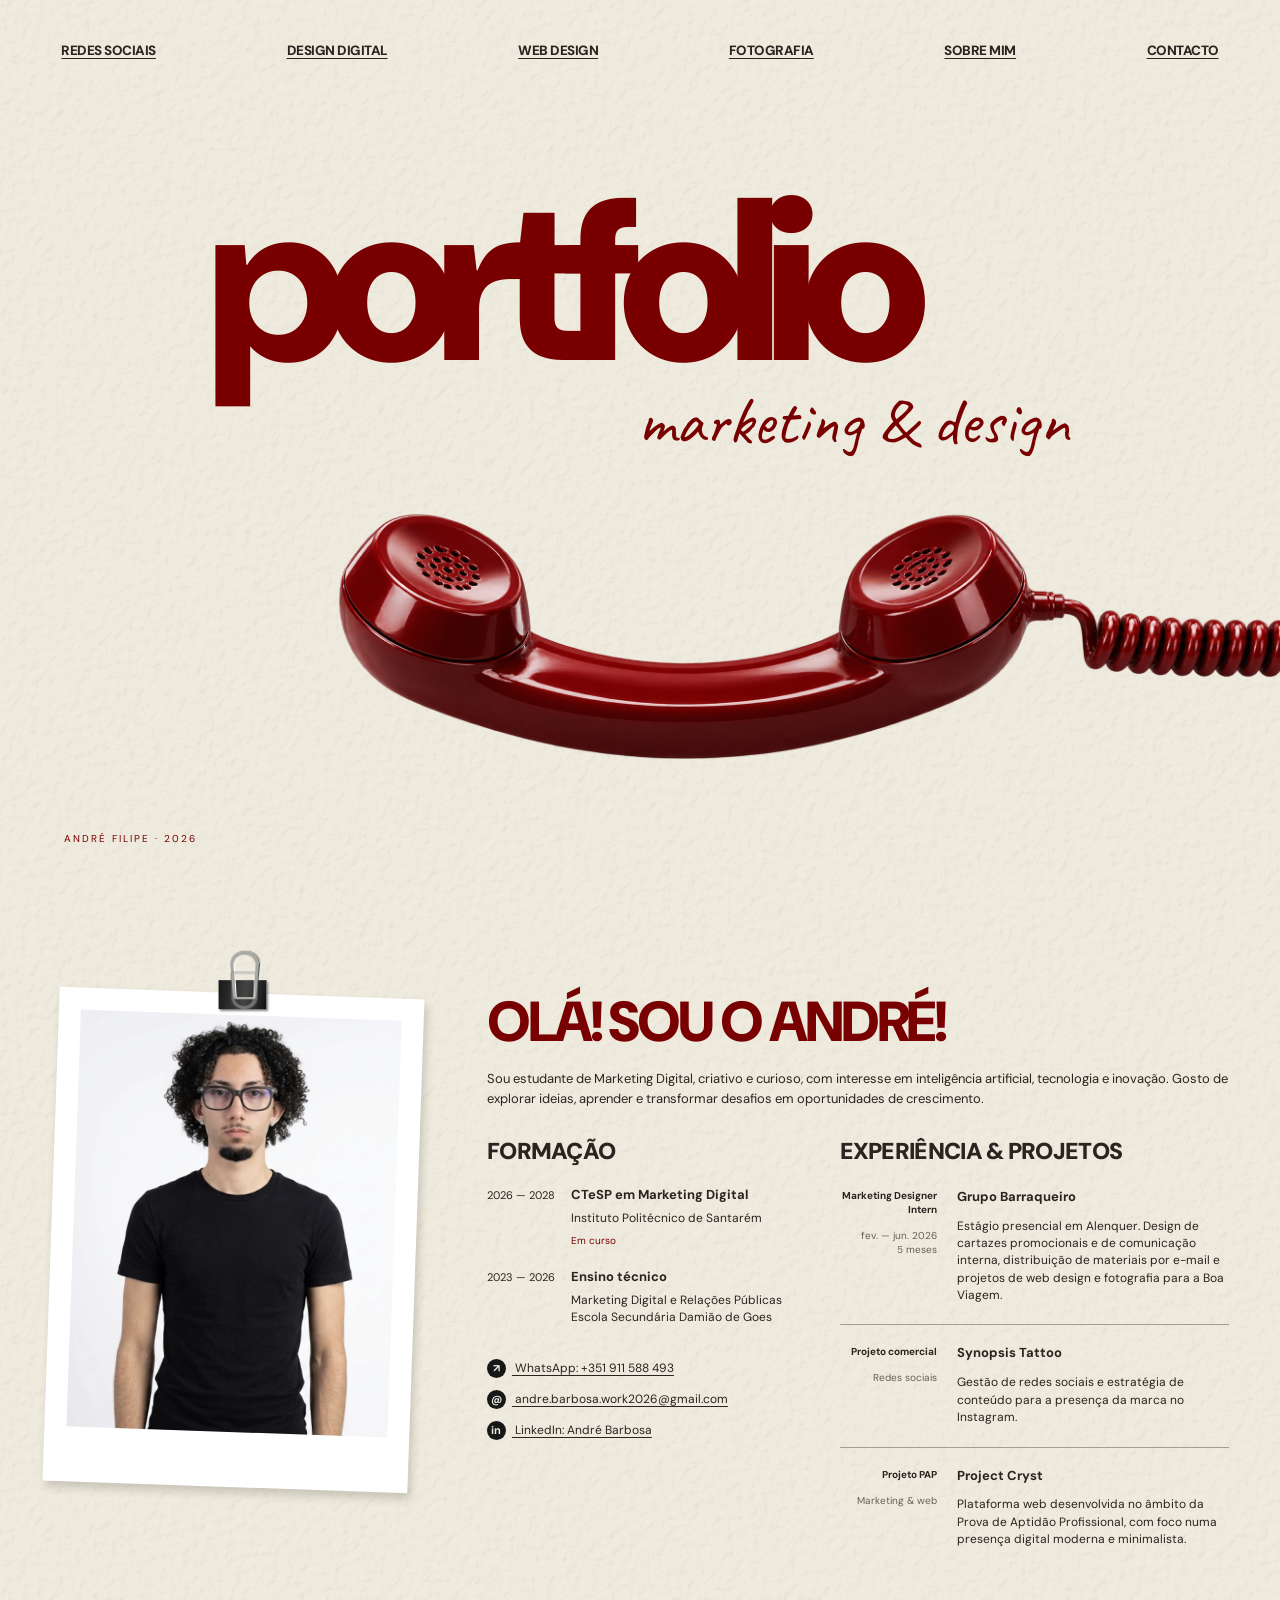
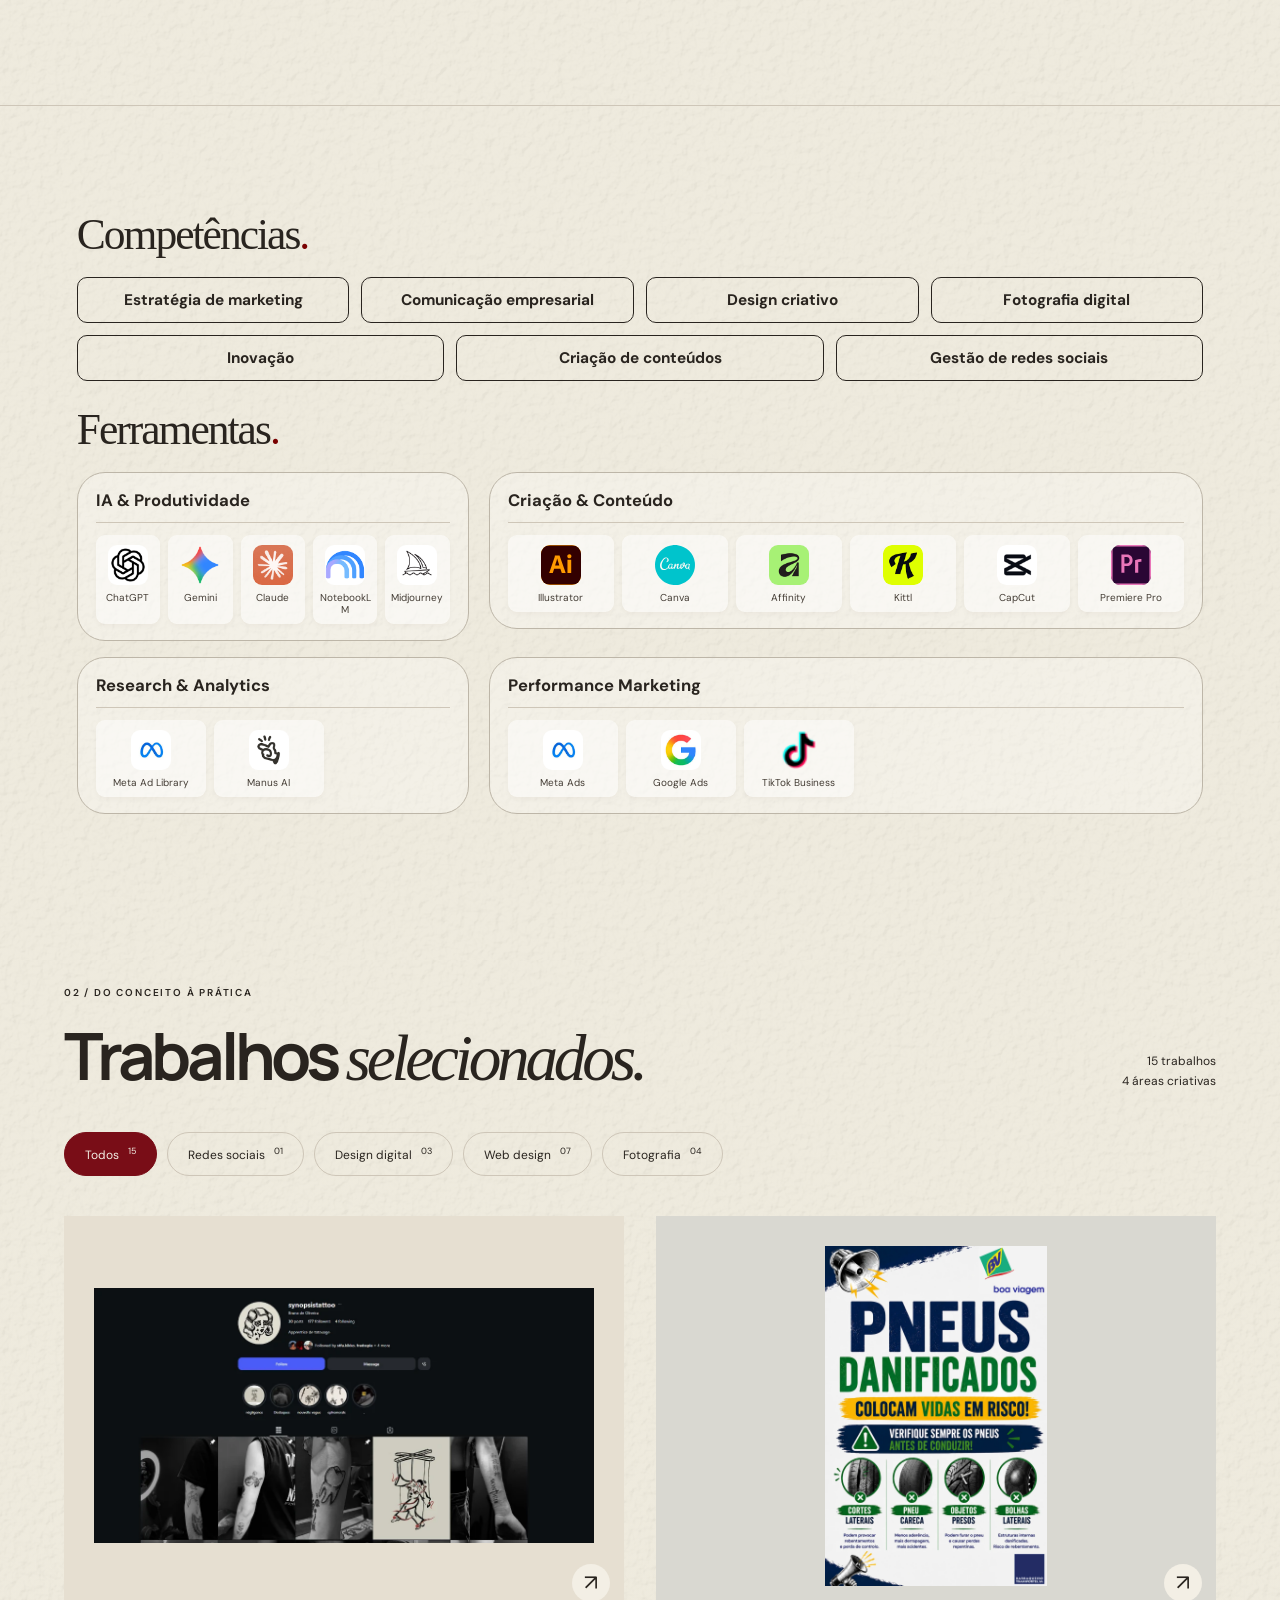
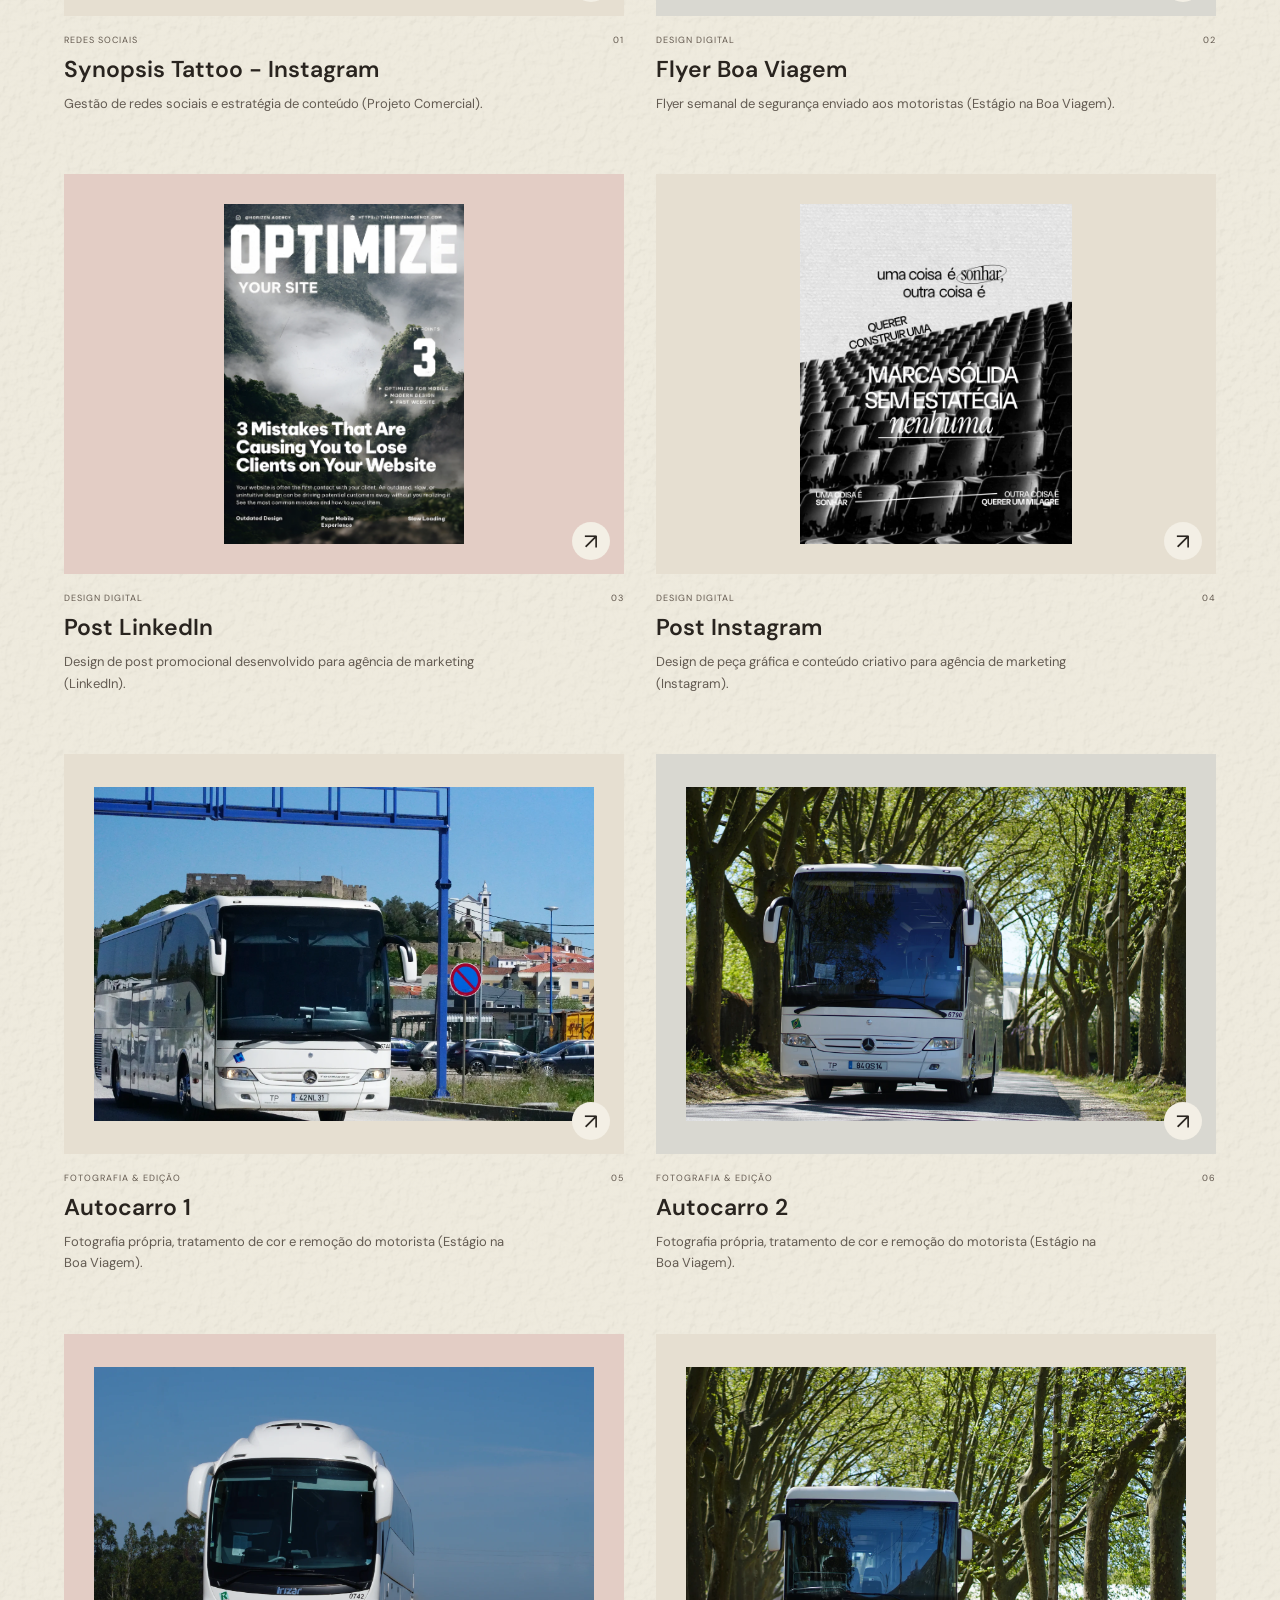
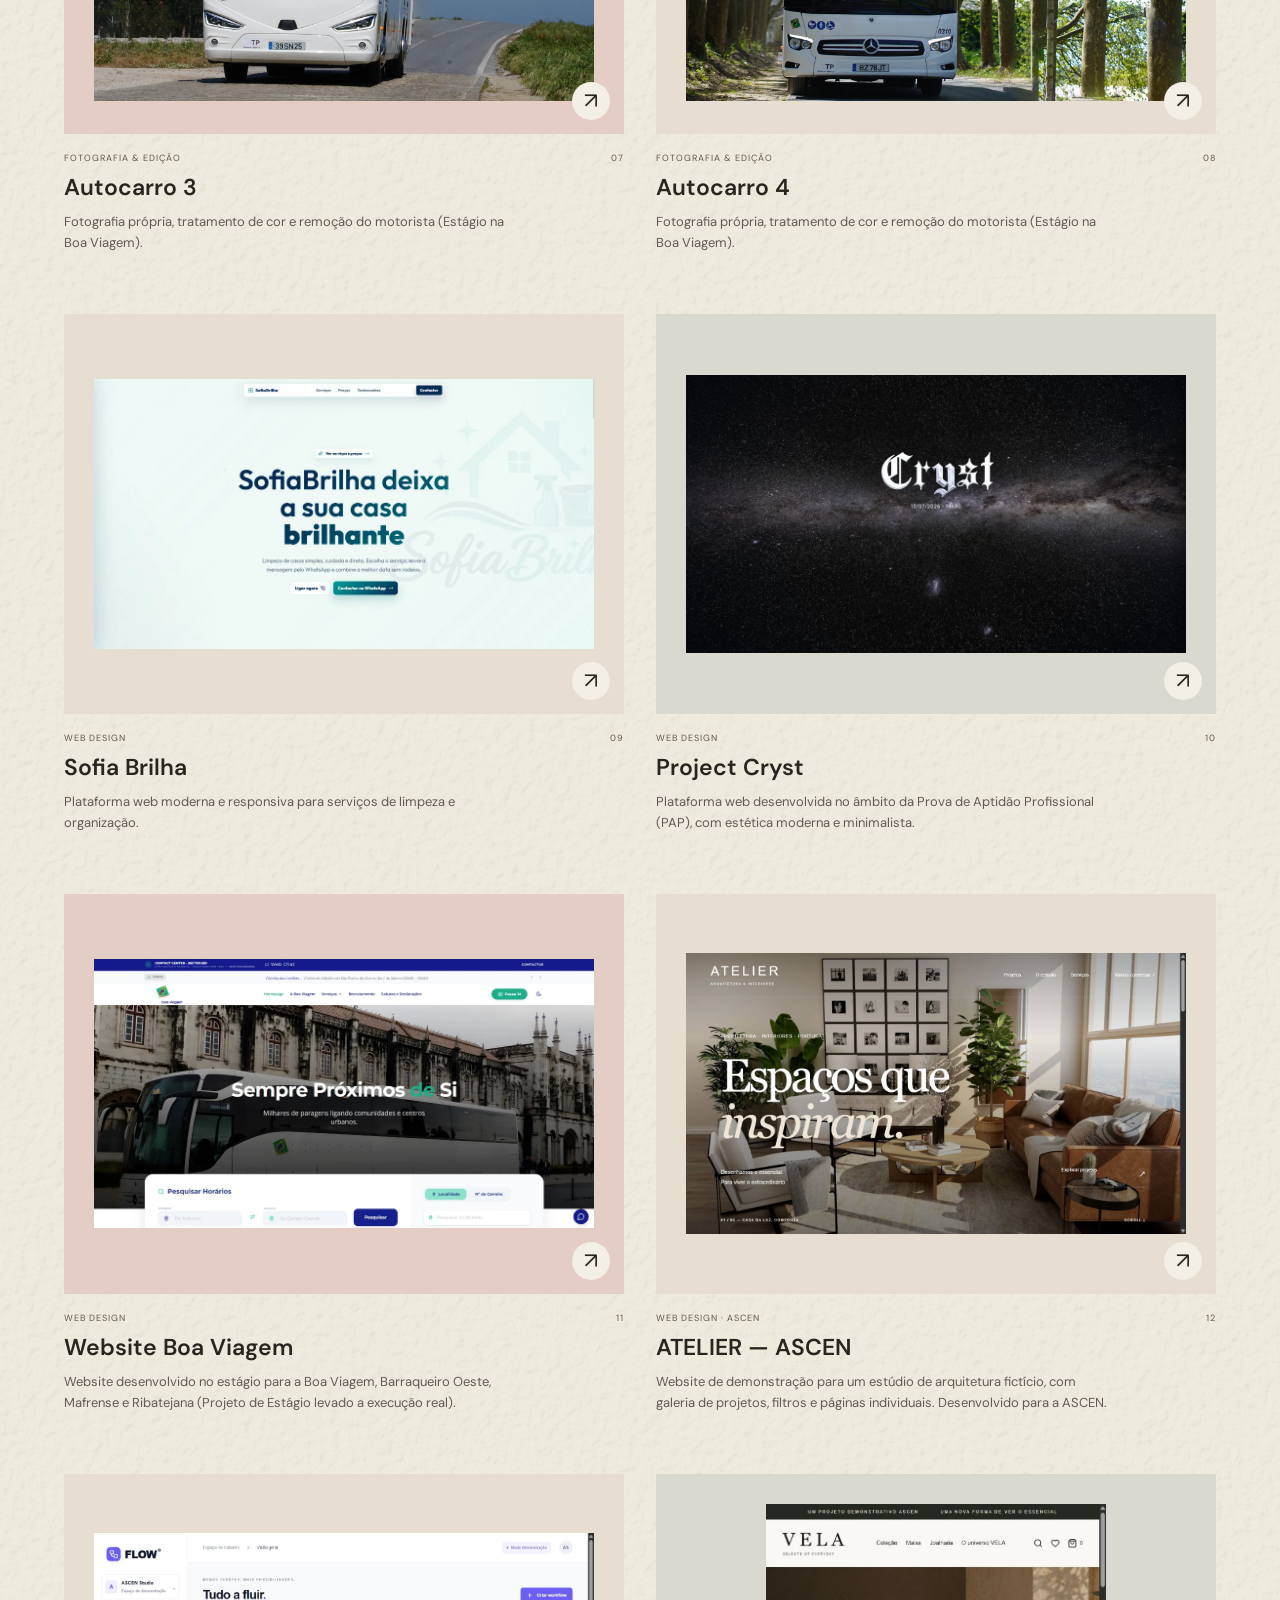
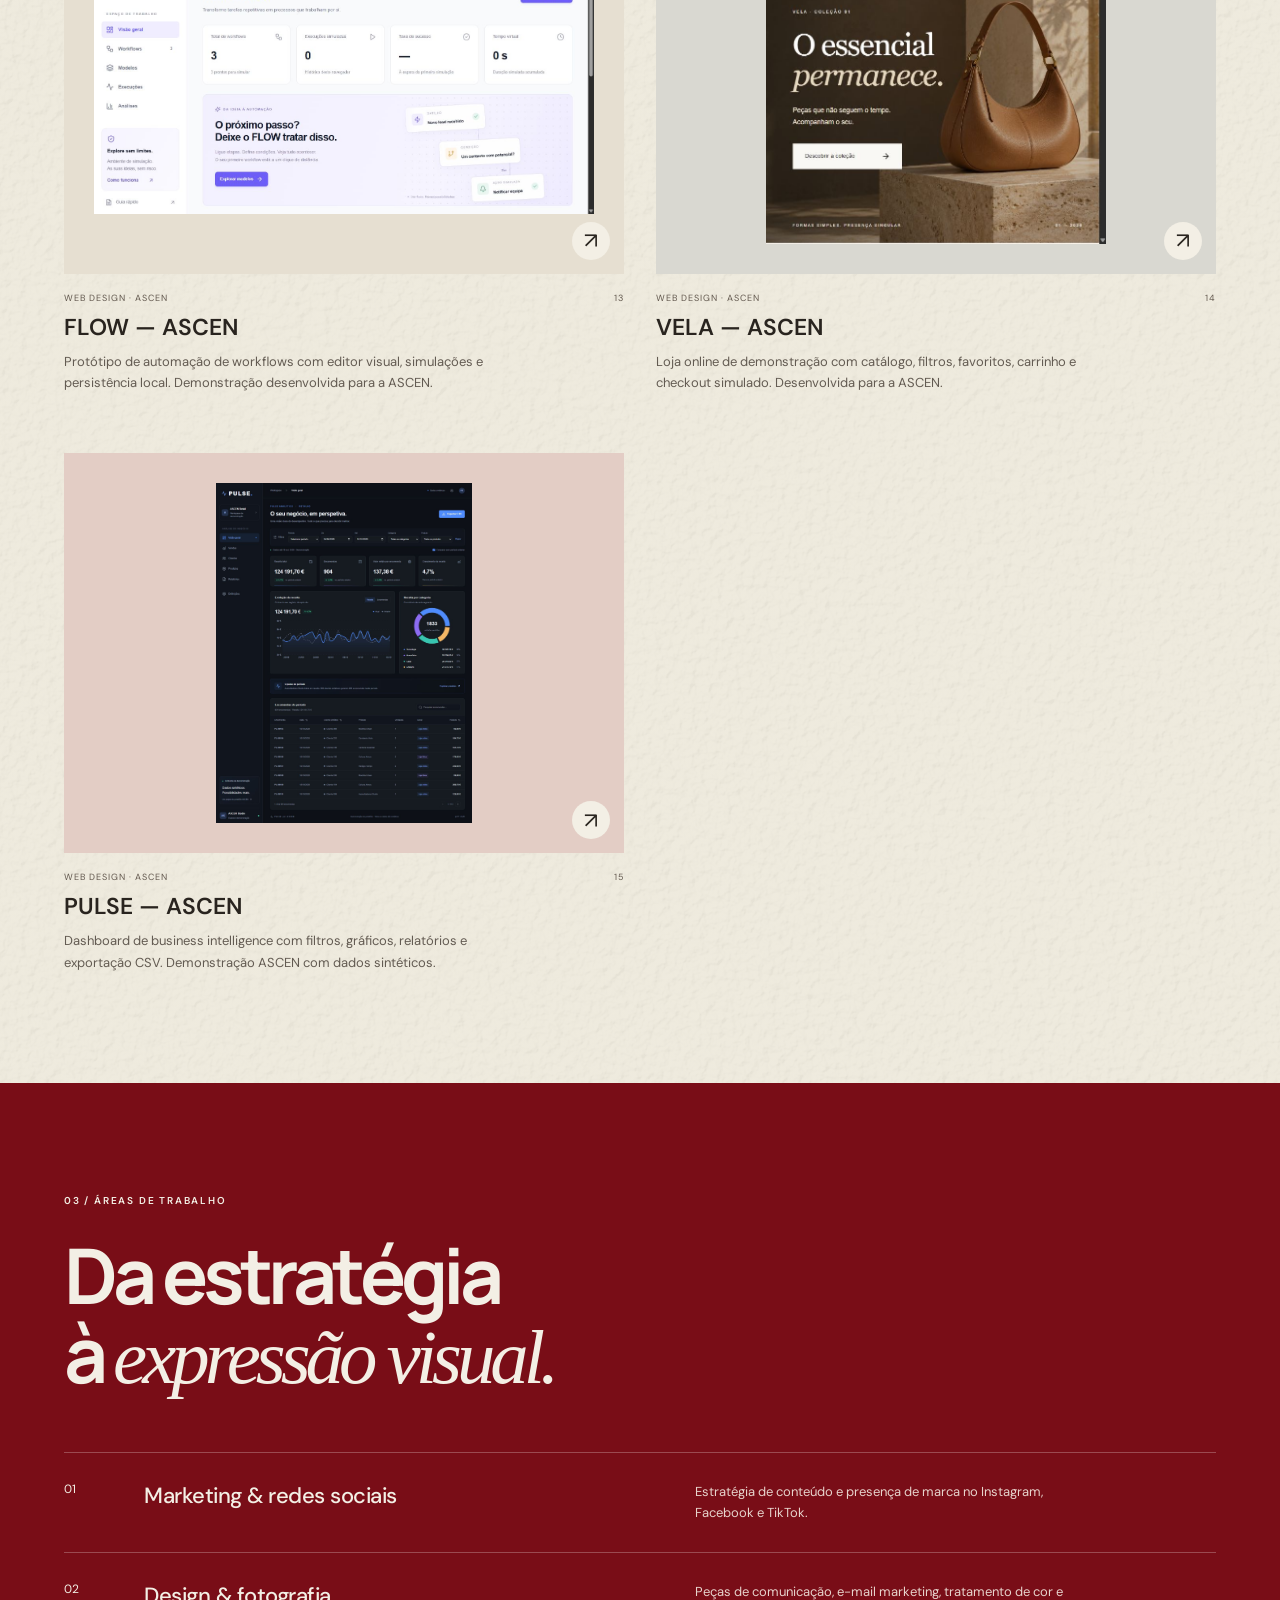
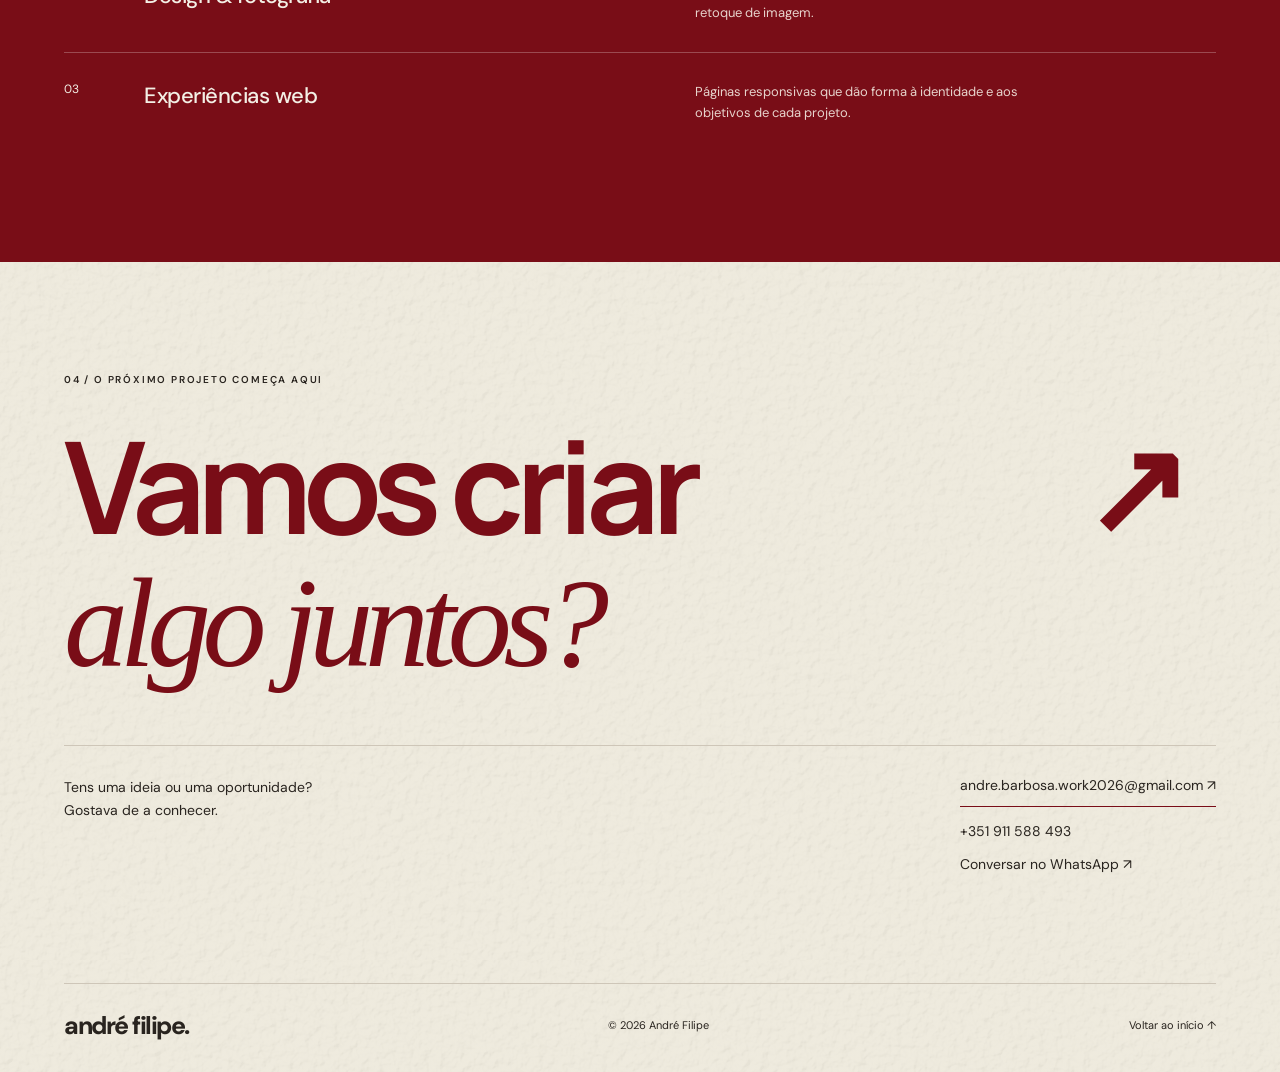
==== commit 1dd4d98b: "Add four ASCEN projects and remove Logofolio" ====
--- a/index.html
+++ b/index.html
@@ -1 +1 @@
-<!doctype html><html lang="pt-PT"><head><meta charset="utf-8"><meta name="viewport" content="width=device-width,initial-scale=1"><title>André Filipe — Marketing, Design & Conteúdo</title><meta name="description" content="Portefólio de André Filipe. Projetos de marketing digital, redes sociais, design, fotografia e web design."><meta property="og:title" content="André Filipe — Portefólio"><meta property="og:description" content="Estratégia, conteúdo e design. Conhece os meus projetos."><meta property="og:type" content="website"><link rel="icon" href="favicon.png"><link rel="stylesheet" href="style.css"><link rel="stylesheet" href="cover.css"><link rel="stylesheet" href="resume.css"></head><body><a class="skip" href="#main">Saltar para o conteúdo</a><header class="cover-nav"><nav aria-label="Navegação principal"><a href="redes-sociais.html#projects">Redes sociais</a><a href="design-grafico.html#projects">Design digital</a><a href="web-design.html#projects">Web design</a><a href="edicao-fotos.html#projects">Fotografia</a><a href="#about">Sobre mim</a><a href="#contact">Contacto</a></nav></header><main id="main"><section class="cover" aria-label="Portefólio de André Filipe"><div class="cover-title"><h1>portfolio</h1><p>marketing & design</p></div><a class="cover-phone" href="#contact" aria-label="Vamos falar sobre o teu próximo projeto"><img src="images/red-telephone.png" alt="Telefone vintage vermelho" width="2172" height="724" fetchpriority="high"></a><span class="cover-signature">André Filipe · 2026</span></section><section id="about" class="resume section"><aside class="resume-left"><div class="resume-photo"><span class="paper-clip" aria-hidden="true"></span><img src="images/portrait.webp" alt="André Filipe" width="700" height="800"></div></aside><div class="resume-content"><h2>Olá! Sou o André!</h2><p class="resume-intro">Sou estudante de Marketing Digital, criativo e curioso, com interesse em inteligência artificial, tecnologia e inovação. Gosto de explorar ideias, aprender e transformar desafios em oportunidades de crescimento.</p><div class="resume-columns"><div class="resume-details"><section><h3>Formação</h3><div class="education-item"><span>2026 — 2028</span><div><h4>CTeSP em Marketing Digital</h4><p>Instituto Politécnico de Santarém</p><small>Em curso</small></div></div><div class="education-item"><span>2023 — 2026</span><div><h4>Ensino técnico</h4><p>Marketing Digital e Relações Públicas<br>Escola Secundária Damião de Goes</p></div></div></section><div class="resume-contacts"><a href="https://wa.me/351911588493" target="_blank" rel="noopener noreferrer"><b aria-hidden="true">↗</b> WhatsApp: +351 911 588 493</a><a href="mailto:andre.barbosa.work2026@gmail.com"><b aria-hidden="true">@</b> andre.barbosa.work2026@gmail.com</a><a href="https://www.linkedin.com/in/andr%C3%A9-barbosa-945175391" target="_blank" rel="noopener noreferrer"><b aria-hidden="true">in</b> LinkedIn: André Barbosa</a></div></div><section class="resume-experience"><h3>Experiência & projetos</h3><article><div><strong>Marketing Designer Intern</strong><span>fev. — jun. 2026<br>5 meses</span></div><div><h4>Grupo Barraqueiro</h4><p>Estágio presencial em Alenquer. Design de cartazes promocionais e de comunicação interna, distribuição de materiais por e-mail e projetos de web design e fotografia para a Boa Viagem.</p></div></article><article><div><strong>Projeto comercial</strong><span>Redes sociais</span></div><div><h4>Synopsis Tattoo</h4><p>Gestão de redes sociais e estratégia de conteúdo para a presença da marca no Instagram.</p></div></article><article><div><strong>Projeto PAP</strong><span>Marketing & web</span></div><div><h4>Project Cryst</h4><p>Plataforma web desenvolvida no âmbito da Prova de Aptidão Profissional, com foco numa presença digital moderna e minimalista.</p></div></article></section></div></div></section><section id="skills" class="skills-page section" aria-labelledby="skills-title"><div class="skills-main"><h2 id="skills-title">Competências<span>.</span></h2><div class="skill-pills"><span>Estratégia de marketing</span><span>Comunicação empresarial</span><span>Design criativo</span><span>Fotografia digital</span><span>Inovação</span><span>Criação de conteúdos</span><span>Gestão de redes sociais</span></div><h2 class="stack-title">Ferramentas<span>.</span></h2><div class="stack-groups"><div class="stack-panel"><h3>IA & Produtividade</h3><div class="tool-icons tool-logos"><figure title="ChatGPT"><img src="images/tool-chatgpt.png" alt="ChatGPT" width="48" height="48"><figcaption>ChatGPT</figcaption></figure><figure title="Gemini"><img src="images/tool-gemini.png" alt="Gemini" width="48" height="48"><figcaption>Gemini</figcaption></figure><figure title="Claude"><img src="images/tool-claude.png" alt="Claude" width="48" height="48"><figcaption>Claude</figcaption></figure><figure title="NotebookLM"><img src="images/tool-notebooklm.png" alt="NotebookLM" width="48" height="48"><figcaption>NotebookLM</figcaption></figure><figure title="Midjourney"><img src="images/tool-midjourney.png" alt="Midjourney" width="48" height="48"><figcaption>Midjourney</figcaption></figure></div></div><div class="stack-panel"><h3>Criação & Conteúdo</h3><div class="tool-icons tool-logos"><figure title="Illustrator"><img src="images/tool-illustrator.svg" alt="Illustrator" width="48" height="48"><figcaption>Illustrator</figcaption></figure><figure title="Canva"><img src="images/tool-canva.svg" alt="Canva" width="48" height="48"><figcaption>Canva</figcaption></figure><figure title="Affinity"><img src="images/tool-affinity.png" alt="Affinity" width="48" height="48"><figcaption>Affinity</figcaption></figure><figure title="Kittl"><img src="images/tool-kittl.png" alt="Kittl" width="48" height="48"><figcaption>Kittl</figcaption></figure><figure title="CapCut"><img src="images/tool-capcut.png" alt="CapCut" width="48" height="48"><figcaption>CapCut</figcaption></figure><figure title="Premiere Pro"><img src="images/tool-premiere.svg" alt="Premiere Pro" width="48" height="48"><figcaption>Premiere Pro</figcaption></figure></div></div><div class="stack-panel"><h3>Research & Analytics</h3><div class="tool-icons tool-logos"><figure title="Meta Ad Library"><img src="images/tool-meta.png" alt="Meta Ad Library" width="48" height="48"><figcaption>Meta Ad Library</figcaption></figure><figure title="Manus AI"><img src="images/tool-manus.png" alt="Manus AI" width="48" height="48"><figcaption>Manus AI</figcaption></figure></div></div><div class="stack-panel"><h3>Performance Marketing</h3><div class="tool-icons tool-logos"><figure title="Meta Ads"><img src="images/tool-meta.png" alt="Meta Ads" width="48" height="48"><figcaption>Meta Ads</figcaption></figure><figure title="Google Ads"><img src="images/tool-googleads.png" alt="Google Ads" width="48" height="48"><figcaption>Google Ads</figcaption></figure><figure title="TikTok Business"><img src="images/tool-tiktok.png" alt="TikTok Business" width="48" height="48"><figcaption>TikTok Business</figcaption></figure></div></div></div></div></section><section id="logofolio" class="logofolio section" aria-labelledby="logofolio-title"><header><h2 id="logofolio-title">Logofolio</h2><p>Identidade visual</p></header><div class="logo-grid" aria-label="Galeria de logótipos em preparação"><div class="logo-slot" aria-hidden="true"></div><div class="logo-slot" aria-hidden="true"></div><div class="logo-slot" aria-hidden="true"></div><div class="logo-slot" aria-hidden="true"></div><div class="logo-slot" aria-hidden="true"></div><div class="logo-slot" aria-hidden="true"></div><div class="logo-slot" aria-hidden="true"></div><div class="logo-slot" aria-hidden="true"></div><div class="logo-slot" aria-hidden="true"></div><div class="logo-slot" aria-hidden="true"></div><div class="logo-slot" aria-hidden="true"></div><div class="logo-slot" aria-hidden="true"></div><div class="logo-slot" aria-hidden="true"></div><div class="logo-slot" aria-hidden="true"></div><div class="logo-slot" aria-hidden="true"></div><div class="logo-slot" aria-hidden="true"></div></div></section><section id="projects" class="section works"><div class="section-heading"><div><p class="eyebrow">02 / Do conceito à prática</p><h2>Trabalhos <em>selecionados.</em></h2></div><span class="work-count">11 trabalhos<br>4 áreas criativas</span></div><div class="filters" role="group" aria-label="Filtrar projetos"><button data-filter="all" aria-pressed="true">Todos <sup>11</sup></button><button data-filter="social" aria-pressed="false">Redes sociais <sup>01</sup></button><button data-filter="design" aria-pressed="false">Design digital <sup>03</sup></button><button data-filter="web" aria-pressed="false">Web design <sup>03</sup></button><button data-filter="photo" aria-pressed="false">Fotografia <sup>04</sup></button></div><p class="sr-only" id="filter-status" role="status"></p><div class="project-grid"><article class="project" data-category="social"><button class="project-visual" data-project="0" aria-label="Ver projeto Synopsis Tattoo - Instagram"><img src="images/preview-synopsis_tattoo_cover.webp" alt="Synopsis Tattoo - Instagram" loading="lazy" width="800" height="650"><span class="open-arrow" aria-hidden="true">↗</span></button><div class="project-meta"><span>Redes sociais</span><span>01</span></div><h3><button data-project="0">Synopsis Tattoo - Instagram</button></h3><p>Gestão de redes sociais e estratégia de conteúdo (Projeto Comercial).</p></article><article class="project" data-category="design"><button class="project-visual" data-project="1" aria-label="Ver projeto Flyer Boa Viagem"><img src="images/preview-Pneus-Danificados.webp" alt="Flyer Boa Viagem" loading="lazy" width="800" height="650"><span class="open-arrow" aria-hidden="true">↗</span></button><div class="project-meta"><span>Design digital</span><span>02</span></div><h3><button data-project="1">Flyer Boa Viagem</button></h3><p>Flyer semanal de segurança enviado aos motoristas (Estágio na Boa Viagem).</p></article><article class="project" data-category="design"><button class="project-visual" data-project="2" aria-label="Ver projeto Post LinkedIn"><img src="images/preview-linkedin_post_cover.webp" alt="Post LinkedIn" loading="lazy" width="800" height="650"><span class="open-arrow" aria-hidden="true">↗</span></button><div class="project-meta"><span>Design digital</span><span>03</span></div><h3><button data-project="2">Post LinkedIn</button></h3><p>Design de post promocional desenvolvido para agência de marketing (LinkedIn).</p></article><article class="project" data-category="design"><button class="project-visual" data-project="3" aria-label="Ver projeto Post Instagram"><img src="images/preview-instagram_post_design_cover.webp" alt="Post Instagram" loading="lazy" width="800" height="650"><span class="open-arrow" aria-hidden="true">↗</span></button><div class="project-meta"><span>Design digital</span><span>04</span></div><h3><button data-project="3">Post Instagram</button></h3><p>Design de peça gráfica e conteúdo criativo para agência de marketing (Instagram).</p></article><article class="project" data-category="photo"><button class="project-visual" data-project="4" aria-label="Ver projeto Autocarro 1"><img src="images/preview-22222.webp" alt="Autocarro 1" loading="lazy" width="800" height="650"><span class="open-arrow" aria-hidden="true">↗</span></button><div class="project-meta"><span>Fotografia & edição</span><span>05</span></div><h3><button data-project="4">Autocarro 1</button></h3><p>Fotografia própria, tratamento de cor e remoção do motorista (Estágio na Boa Viagem).</p></article><article class="project" data-category="photo"><button class="project-visual" data-project="5" aria-label="Ver projeto Autocarro 2"><img src="images/preview-bus-4.webp" alt="Autocarro 2" loading="lazy" width="800" height="650"><span class="open-arrow" aria-hidden="true">↗</span></button><div class="project-meta"><span>Fotografia & edição</span><span>06</span></div><h3><button data-project="5">Autocarro 2</button></h3><p>Fotografia própria, tratamento de cor e remoção do motorista (Estágio na Boa Viagem).</p></article><article class="project" data-category="photo"><button class="project-visual" data-project="6" aria-label="Ver projeto Autocarro 3"><img src="images/preview-Bus-5.webp" alt="Autocarro 3" loading="lazy" width="800" height="650"><span class="open-arrow" aria-hidden="true">↗</span></button><div class="project-meta"><span>Fotografia & edição</span><span>07</span></div><h3><button data-project="6">Autocarro 3</button></h3><p>Fotografia própria, tratamento de cor e remoção do motorista (Estágio na Boa Viagem).</p></article><article class="project" data-category="photo"><button class="project-visual" data-project="7" aria-label="Ver projeto Autocarro 4"><img src="images/preview-bus-6.webp" alt="Autocarro 4" loading="lazy" width="800" height="650"><span class="open-arrow" aria-hidden="true">↗</span></button><div class="project-meta"><span>Fotografia & edição</span><span>08</span></div><h3><button data-project="7">Autocarro 4</button></h3><p>Fotografia própria, tratamento de cor e remoção do motorista (Estágio na Boa Viagem).</p></article><article class="project" data-category="web"><button class="project-visual" data-project="8" aria-label="Ver projeto Sofia Brilha"><img src="images/preview-sofia_brilha_cover.webp" alt="Sofia Brilha" loading="lazy" width="800" height="650"><span class="open-arrow" aria-hidden="true">↗</span></button><div class="project-meta"><span>Web design</span><span>09</span></div><h3><button data-project="8">Sofia Brilha</button></h3><p>Plataforma web moderna e responsiva para serviços de limpeza e organização.</p></article><article class="project" data-category="web"><button class="project-visual" data-project="9" aria-label="Ver projeto Project Cryst"><img src="images/preview-project_cryst_cover.webp" alt="Project Cryst" loading="lazy" width="800" height="650"><span class="open-arrow" aria-hidden="true">↗</span></button><div class="project-meta"><span>Web design</span><span>10</span></div><h3><button data-project="9">Project Cryst</button></h3><p>Plataforma web desenvolvida no âmbito da Prova de Aptidão Profissional (PAP), com estética moderna e minimalista.</p></article><article class="project" data-category="web"><button class="project-visual" data-project="10" aria-label="Ver projeto Website Boa Viagem"><img src="images/preview-boa_viagem_web_cover.webp" alt="Website Boa Viagem" loading="lazy" width="800" height="650"><span class="open-arrow" aria-hidden="true">↗</span></button><div class="project-meta"><span>Web design</span><span>11</span></div><h3><button data-project="10">Website Boa Viagem</button></h3><p>Website desenvolvido no estágio para a Boa Viagem, Barraqueiro Oeste, Mafrense e Ribatejana (Projeto de Estágio levado a execução real).</p></article></div></section><section class="expertise section"><p class="eyebrow">03 / Áreas de trabalho</p><h2>Da estratégia<br>à <em>expressão visual.</em></h2><div class="service"><span>01</span><h3>Marketing & redes sociais</h3><p>Estratégia de conteúdo e presença de marca no Instagram, Facebook e TikTok.</p></div><div class="service"><span>02</span><h3>Design & fotografia</h3><p>Peças de comunicação, e-mail marketing, tratamento de cor e retoque de imagem.</p></div><div class="service"><span>03</span><h3>Experiências web</h3><p>Páginas responsivas que dão forma à identidade e aos objetivos de cada projeto.</p></div></section><section id="contact" class="contact section"><p class="eyebrow">04 / O próximo projeto começa aqui</p><h2>Vamos criar<br><em>algo juntos?</em><span aria-hidden="true">↗</span></h2><div class="contact-bottom"><p>Tens uma ideia ou uma oportunidade?<br>Gostava de a conhecer.</p><div><a href="mailto:andre.barbosa.work2026@gmail.com">andre.barbosa.work2026@gmail.com ↗</a><a href="tel:+351911588493">+351 911 588 493</a><a href="https://wa.me/351911588493" target="_blank" rel="noopener noreferrer">Conversar no WhatsApp ↗</a></div></div></section></main><footer><a class="wordmark" href="#main">andré filipe.</a><span>© 2026 André Filipe</span><a href="#main">Voltar ao início ↑</a></footer><dialog id="project-dialog" aria-labelledby="dialog-title"><button class="close-dialog" aria-label="Fechar projeto">✕</button><div class="dialog-layout"><div class="dialog-image"><img id="dialog-image" alt=""></div><div class="dialog-info"><p class="eyebrow" id="dialog-category"></p><h2 id="dialog-title"></h2><p id="dialog-description"></p><a id="dialog-visit" class="text-link" target="_blank" rel="noopener noreferrer">Visitar projeto ↗</a><a id="dialog-download" class="text-link" download>Descarregar imagem ↓</a></div></div></dialog><script src="projects.js"></script><script src="script.js"></script></body></html>+<!doctype html><html lang="pt-PT"><head><meta charset="utf-8"><meta name="viewport" content="width=device-width,initial-scale=1"><title>André Filipe — Marketing, Design & Conteúdo</title><meta name="description" content="Portefólio de André Filipe. Projetos de marketing digital, redes sociais, design, fotografia e web design."><meta property="og:title" content="André Filipe — Portefólio"><meta property="og:description" content="Estratégia, conteúdo e design. Conhece os meus projetos."><meta property="og:type" content="website"><link rel="icon" href="favicon.png"><link rel="stylesheet" href="style.css"><link rel="stylesheet" href="cover.css"><link rel="stylesheet" href="resume.css"></head><body><a class="skip" href="#main">Saltar para o conteúdo</a><header class="cover-nav"><nav aria-label="Navegação principal"><a href="redes-sociais.html#projects">Redes sociais</a><a href="design-grafico.html#projects">Design digital</a><a href="web-design.html#projects">Web design</a><a href="edicao-fotos.html#projects">Fotografia</a><a href="#about">Sobre mim</a><a href="#contact">Contacto</a></nav></header><main id="main"><section class="cover" aria-label="Portefólio de André Filipe"><div class="cover-title"><h1>portfolio</h1><p>marketing & design</p></div><a class="cover-phone" href="#contact" aria-label="Vamos falar sobre o teu próximo projeto"><img src="images/red-telephone.png" alt="Telefone vintage vermelho" width="2172" height="724" fetchpriority="high"></a><span class="cover-signature">André Filipe · 2026</span></section><section id="about" class="resume section"><aside class="resume-left"><div class="resume-photo"><span class="paper-clip" aria-hidden="true"></span><img src="images/portrait.webp" alt="André Filipe" width="700" height="800"></div></aside><div class="resume-content"><h2>Olá! Sou o André!</h2><p class="resume-intro">Sou estudante de Marketing Digital, criativo e curioso, com interesse em inteligência artificial, tecnologia e inovação. Gosto de explorar ideias, aprender e transformar desafios em oportunidades de crescimento.</p><div class="resume-columns"><div class="resume-details"><section><h3>Formação</h3><div class="education-item"><span>2026 — 2028</span><div><h4>CTeSP em Marketing Digital</h4><p>Instituto Politécnico de Santarém</p><small>Em curso</small></div></div><div class="education-item"><span>2023 — 2026</span><div><h4>Ensino técnico</h4><p>Marketing Digital e Relações Públicas<br>Escola Secundária Damião de Goes</p></div></div></section><div class="resume-contacts"><a href="https://wa.me/351911588493" target="_blank" rel="noopener noreferrer"><b aria-hidden="true">↗</b> WhatsApp: +351 911 588 493</a><a href="mailto:andre.barbosa.work2026@gmail.com"><b aria-hidden="true">@</b> andre.barbosa.work2026@gmail.com</a><a href="https://www.linkedin.com/in/andr%C3%A9-barbosa-945175391" target="_blank" rel="noopener noreferrer"><b aria-hidden="true">in</b> LinkedIn: André Barbosa</a></div></div><section class="resume-experience"><h3>Experiência & projetos</h3><article><div><strong>Marketing Designer Intern</strong><span>fev. — jun. 2026<br>5 meses</span></div><div><h4>Grupo Barraqueiro</h4><p>Estágio presencial em Alenquer. Design de cartazes promocionais e de comunicação interna, distribuição de materiais por e-mail e projetos de web design e fotografia para a Boa Viagem.</p></div></article><article><div><strong>Projeto comercial</strong><span>Redes sociais</span></div><div><h4>Synopsis Tattoo</h4><p>Gestão de redes sociais e estratégia de conteúdo para a presença da marca no Instagram.</p></div></article><article><div><strong>Projeto PAP</strong><span>Marketing & web</span></div><div><h4>Project Cryst</h4><p>Plataforma web desenvolvida no âmbito da Prova de Aptidão Profissional, com foco numa presença digital moderna e minimalista.</p></div></article></section></div></div></section><section id="skills" class="skills-page section" aria-labelledby="skills-title"><div class="skills-main"><h2 id="skills-title">Competências<span>.</span></h2><div class="skill-pills"><span>Estratégia de marketing</span><span>Comunicação empresarial</span><span>Design criativo</span><span>Fotografia digital</span><span>Inovação</span><span>Criação de conteúdos</span><span>Gestão de redes sociais</span></div><h2 class="stack-title">Ferramentas<span>.</span></h2><div class="stack-groups"><div class="stack-panel"><h3>IA & Produtividade</h3><div class="tool-icons tool-logos"><figure title="ChatGPT"><img src="images/tool-chatgpt.png" alt="ChatGPT" width="48" height="48"><figcaption>ChatGPT</figcaption></figure><figure title="Gemini"><img src="images/tool-gemini.png" alt="Gemini" width="48" height="48"><figcaption>Gemini</figcaption></figure><figure title="Claude"><img src="images/tool-claude.png" alt="Claude" width="48" height="48"><figcaption>Claude</figcaption></figure><figure title="NotebookLM"><img src="images/tool-notebooklm.png" alt="NotebookLM" width="48" height="48"><figcaption>NotebookLM</figcaption></figure><figure title="Midjourney"><img src="images/tool-midjourney.png" alt="Midjourney" width="48" height="48"><figcaption>Midjourney</figcaption></figure></div></div><div class="stack-panel"><h3>Criação & Conteúdo</h3><div class="tool-icons tool-logos"><figure title="Illustrator"><img src="images/tool-illustrator.svg" alt="Illustrator" width="48" height="48"><figcaption>Illustrator</figcaption></figure><figure title="Canva"><img src="images/tool-canva.svg" alt="Canva" width="48" height="48"><figcaption>Canva</figcaption></figure><figure title="Affinity"><img src="images/tool-affinity.png" alt="Affinity" width="48" height="48"><figcaption>Affinity</figcaption></figure><figure title="Kittl"><img src="images/tool-kittl.png" alt="Kittl" width="48" height="48"><figcaption>Kittl</figcaption></figure><figure title="CapCut"><img src="images/tool-capcut.png" alt="CapCut" width="48" height="48"><figcaption>CapCut</figcaption></figure><figure title="Premiere Pro"><img src="images/tool-premiere.svg" alt="Premiere Pro" width="48" height="48"><figcaption>Premiere Pro</figcaption></figure></div></div><div class="stack-panel"><h3>Research & Analytics</h3><div class="tool-icons tool-logos"><figure title="Meta Ad Library"><img src="images/tool-meta.png" alt="Meta Ad Library" width="48" height="48"><figcaption>Meta Ad Library</figcaption></figure><figure title="Manus AI"><img src="images/tool-manus.png" alt="Manus AI" width="48" height="48"><figcaption>Manus AI</figcaption></figure></div></div><div class="stack-panel"><h3>Performance Marketing</h3><div class="tool-icons tool-logos"><figure title="Meta Ads"><img src="images/tool-meta.png" alt="Meta Ads" width="48" height="48"><figcaption>Meta Ads</figcaption></figure><figure title="Google Ads"><img src="images/tool-googleads.png" alt="Google Ads" width="48" height="48"><figcaption>Google Ads</figcaption></figure><figure title="TikTok Business"><img src="images/tool-tiktok.png" alt="TikTok Business" width="48" height="48"><figcaption>TikTok Business</figcaption></figure></div></div></div></div></section><section id="projects" class="section works"><div class="section-heading"><div><p class="eyebrow">02 / Do conceito à prática</p><h2>Trabalhos <em>selecionados.</em></h2></div><span class="work-count">15 trabalhos<br>4 áreas criativas</span></div><div class="filters" role="group" aria-label="Filtrar projetos"><button data-filter="all" aria-pressed="true">Todos <sup>15</sup></button><button data-filter="social" aria-pressed="false">Redes sociais <sup>01</sup></button><button data-filter="design" aria-pressed="false">Design digital <sup>03</sup></button><button data-filter="web" aria-pressed="false">Web design <sup>07</sup></button><button data-filter="photo" aria-pressed="false">Fotografia <sup>04</sup></button></div><p class="sr-only" id="filter-status" role="status"></p><div class="project-grid"><article class="project" data-category="social"><button class="project-visual" data-project="0" aria-label="Ver projeto Synopsis Tattoo - Instagram"><img src="images/preview-synopsis_tattoo_cover.webp" alt="Synopsis Tattoo - Instagram" loading="lazy" width="800" height="650"><span class="open-arrow" aria-hidden="true">↗</span></button><div class="project-meta"><span>Redes sociais</span><span>01</span></div><h3><button data-project="0">Synopsis Tattoo - Instagram</button></h3><p>Gestão de redes sociais e estratégia de conteúdo (Projeto Comercial).</p></article><article class="project" data-category="design"><button class="project-visual" data-project="1" aria-label="Ver projeto Flyer Boa Viagem"><img src="images/preview-Pneus-Danificados.webp" alt="Flyer Boa Viagem" loading="lazy" width="800" height="650"><span class="open-arrow" aria-hidden="true">↗</span></button><div class="project-meta"><span>Design digital</span><span>02</span></div><h3><button data-project="1">Flyer Boa Viagem</button></h3><p>Flyer semanal de segurança enviado aos motoristas (Estágio na Boa Viagem).</p></article><article class="project" data-category="design"><button class="project-visual" data-project="2" aria-label="Ver projeto Post LinkedIn"><img src="images/preview-linkedin_post_cover.webp" alt="Post LinkedIn" loading="lazy" width="800" height="650"><span class="open-arrow" aria-hidden="true">↗</span></button><div class="project-meta"><span>Design digital</span><span>03</span></div><h3><button data-project="2">Post LinkedIn</button></h3><p>Design de post promocional desenvolvido para agência de marketing (LinkedIn).</p></article><article class="project" data-category="design"><button class="project-visual" data-project="3" aria-label="Ver projeto Post Instagram"><img src="images/preview-instagram_post_design_cover.webp" alt="Post Instagram" loading="lazy" width="800" height="650"><span class="open-arrow" aria-hidden="true">↗</span></button><div class="project-meta"><span>Design digital</span><span>04</span></div><h3><button data-project="3">Post Instagram</button></h3><p>Design de peça gráfica e conteúdo criativo para agência de marketing (Instagram).</p></article><article class="project" data-category="photo"><button class="project-visual" data-project="4" aria-label="Ver projeto Autocarro 1"><img src="images/preview-22222.webp" alt="Autocarro 1" loading="lazy" width="800" height="650"><span class="open-arrow" aria-hidden="true">↗</span></button><div class="project-meta"><span>Fotografia & edição</span><span>05</span></div><h3><button data-project="4">Autocarro 1</button></h3><p>Fotografia própria, tratamento de cor e remoção do motorista (Estágio na Boa Viagem).</p></article><article class="project" data-category="photo"><button class="project-visual" data-project="5" aria-label="Ver projeto Autocarro 2"><img src="images/preview-bus-4.webp" alt="Autocarro 2" loading="lazy" width="800" height="650"><span class="open-arrow" aria-hidden="true">↗</span></button><div class="project-meta"><span>Fotografia & edição</span><span>06</span></div><h3><button data-project="5">Autocarro 2</button></h3><p>Fotografia própria, tratamento de cor e remoção do motorista (Estágio na Boa Viagem).</p></article><article class="project" data-category="photo"><button class="project-visual" data-project="6" aria-label="Ver projeto Autocarro 3"><img src="images/preview-Bus-5.webp" alt="Autocarro 3" loading="lazy" width="800" height="650"><span class="open-arrow" aria-hidden="true">↗</span></button><div class="project-meta"><span>Fotografia & edição</span><span>07</span></div><h3><button data-project="6">Autocarro 3</button></h3><p>Fotografia própria, tratamento de cor e remoção do motorista (Estágio na Boa Viagem).</p></article><article class="project" data-category="photo"><button class="project-visual" data-project="7" aria-label="Ver projeto Autocarro 4"><img src="images/preview-bus-6.webp" alt="Autocarro 4" loading="lazy" width="800" height="650"><span class="open-arrow" aria-hidden="true">↗</span></button><div class="project-meta"><span>Fotografia & edição</span><span>08</span></div><h3><button data-project="7">Autocarro 4</button></h3><p>Fotografia própria, tratamento de cor e remoção do motorista (Estágio na Boa Viagem).</p></article><article class="project" data-category="web"><button class="project-visual" data-project="8" aria-label="Ver projeto Sofia Brilha"><img src="images/preview-sofia_brilha_cover.webp" alt="Sofia Brilha" loading="lazy" width="800" height="650"><span class="open-arrow" aria-hidden="true">↗</span></button><div class="project-meta"><span>Web design</span><span>09</span></div><h3><button data-project="8">Sofia Brilha</button></h3><p>Plataforma web moderna e responsiva para serviços de limpeza e organização.</p></article><article class="project" data-category="web"><button class="project-visual" data-project="9" aria-label="Ver projeto Project Cryst"><img src="images/preview-project_cryst_cover.webp" alt="Project Cryst" loading="lazy" width="800" height="650"><span class="open-arrow" aria-hidden="true">↗</span></button><div class="project-meta"><span>Web design</span><span>10</span></div><h3><button data-project="9">Project Cryst</button></h3><p>Plataforma web desenvolvida no âmbito da Prova de Aptidão Profissional (PAP), com estética moderna e minimalista.</p></article><article class="project" data-category="web"><button class="project-visual" data-project="10" aria-label="Ver projeto Website Boa Viagem"><img src="images/preview-boa_viagem_web_cover.webp" alt="Website Boa Viagem" loading="lazy" width="800" height="650"><span class="open-arrow" aria-hidden="true">↗</span></button><div class="project-meta"><span>Web design</span><span>11</span></div><h3><button data-project="10">Website Boa Viagem</button></h3><p>Website desenvolvido no estágio para a Boa Viagem, Barraqueiro Oeste, Mafrense e Ribatejana (Projeto de Estágio levado a execução real).</p></article><article class="project" data-category="web"><button class="project-visual" data-project="11" aria-label="Ver projeto ATELIER — ASCEN"><img src="images/ascen-atelier.png" alt="ATELIER — ASCEN" loading="lazy" width="800" height="650"><span class="open-arrow" aria-hidden="true">↗</span></button><div class="project-meta"><span>Web design · ASCEN</span><span>12</span></div><h3><button data-project="11">ATELIER — ASCEN</button></h3><p>Website de demonstração para um estúdio de arquitetura fictício, com galeria de projetos, filtros e páginas individuais. Desenvolvido para a ASCEN.</p></article><article class="project" data-category="web"><button class="project-visual" data-project="12" aria-label="Ver projeto FLOW — ASCEN"><img src="images/ascen-flow.png" alt="FLOW — ASCEN" loading="lazy" width="800" height="650"><span class="open-arrow" aria-hidden="true">↗</span></button><div class="project-meta"><span>Web design · ASCEN</span><span>13</span></div><h3><button data-project="12">FLOW — ASCEN</button></h3><p>Protótipo de automação de workflows com editor visual, simulações e persistência local. Demonstração desenvolvida para a ASCEN.</p></article><article class="project" data-category="web"><button class="project-visual" data-project="13" aria-label="Ver projeto VELA — ASCEN"><img src="images/ascen-vela.png" alt="VELA — ASCEN" loading="lazy" width="800" height="650"><span class="open-arrow" aria-hidden="true">↗</span></button><div class="project-meta"><span>Web design · ASCEN</span><span>14</span></div><h3><button data-project="13">VELA — ASCEN</button></h3><p>Loja online de demonstração com catálogo, filtros, favoritos, carrinho e checkout simulado. Desenvolvida para a ASCEN.</p></article><article class="project" data-category="web"><button class="project-visual" data-project="14" aria-label="Ver projeto PULSE — ASCEN"><img src="images/ascen-pulse.png" alt="PULSE — ASCEN" loading="lazy" width="800" height="650"><span class="open-arrow" aria-hidden="true">↗</span></button><div class="project-meta"><span>Web design · ASCEN</span><span>15</span></div><h3><button data-project="14">PULSE — ASCEN</button></h3><p>Dashboard de business intelligence com filtros, gráficos, relatórios e exportação CSV. Demonstração ASCEN com dados sintéticos.</p></article></div></section><section class="expertise section"><p class="eyebrow">03 / Áreas de trabalho</p><h2>Da estratégia<br>à <em>expressão visual.</em></h2><div class="service"><span>01</span><h3>Marketing & redes sociais</h3><p>Estratégia de conteúdo e presença de marca no Instagram, Facebook e TikTok.</p></div><div class="service"><span>02</span><h3>Design & fotografia</h3><p>Peças de comunicação, e-mail marketing, tratamento de cor e retoque de imagem.</p></div><div class="service"><span>03</span><h3>Experiências web</h3><p>Páginas responsivas que dão forma à identidade e aos objetivos de cada projeto.</p></div></section><section id="contact" class="contact section"><p class="eyebrow">04 / O próximo projeto começa aqui</p><h2>Vamos criar<br><em>algo juntos?</em><span aria-hidden="true">↗</span></h2><div class="contact-bottom"><p>Tens uma ideia ou uma oportunidade?<br>Gostava de a conhecer.</p><div><a href="mailto:andre.barbosa.work2026@gmail.com">andre.barbosa.work2026@gmail.com ↗</a><a href="tel:+351911588493">+351 911 588 493</a><a href="https://wa.me/351911588493" target="_blank" rel="noopener noreferrer">Conversar no WhatsApp ↗</a></div></div></section></main><footer><a class="wordmark" href="#main">andré filipe.</a><span>© 2026 André Filipe</span><a href="#main">Voltar ao início ↑</a></footer><dialog id="project-dialog" aria-labelledby="dialog-title"><button class="close-dialog" aria-label="Fechar projeto">✕</button><div class="dialog-layout"><div class="dialog-image"><img id="dialog-image" alt=""></div><div class="dialog-info"><p class="eyebrow" id="dialog-category"></p><h2 id="dialog-title"></h2><p id="dialog-description"></p><a id="dialog-visit" class="text-link" target="_blank" rel="noopener noreferrer">Visitar projeto ↗</a><a id="dialog-download" class="text-link" download>Descarregar imagem ↓</a></div></div></dialog><script src="projects.js"></script><script src="script.js"></script></body></html>
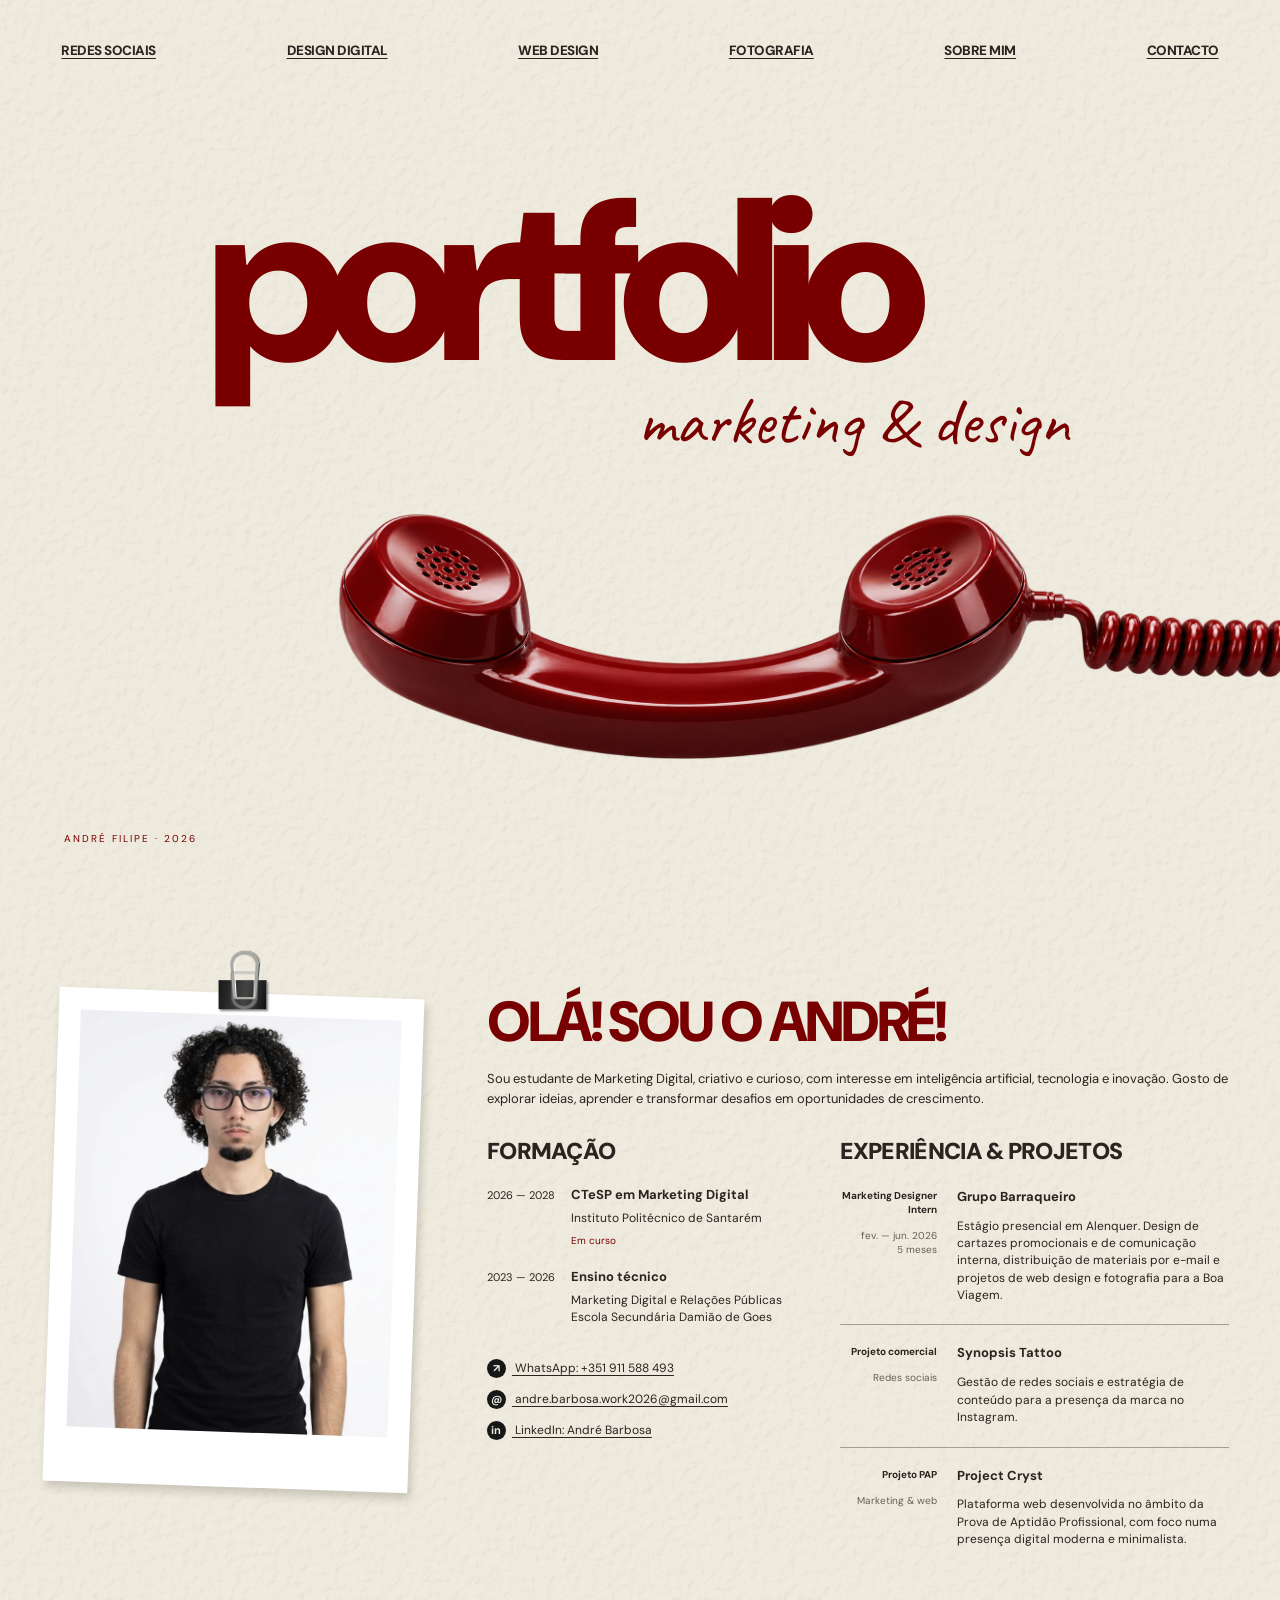
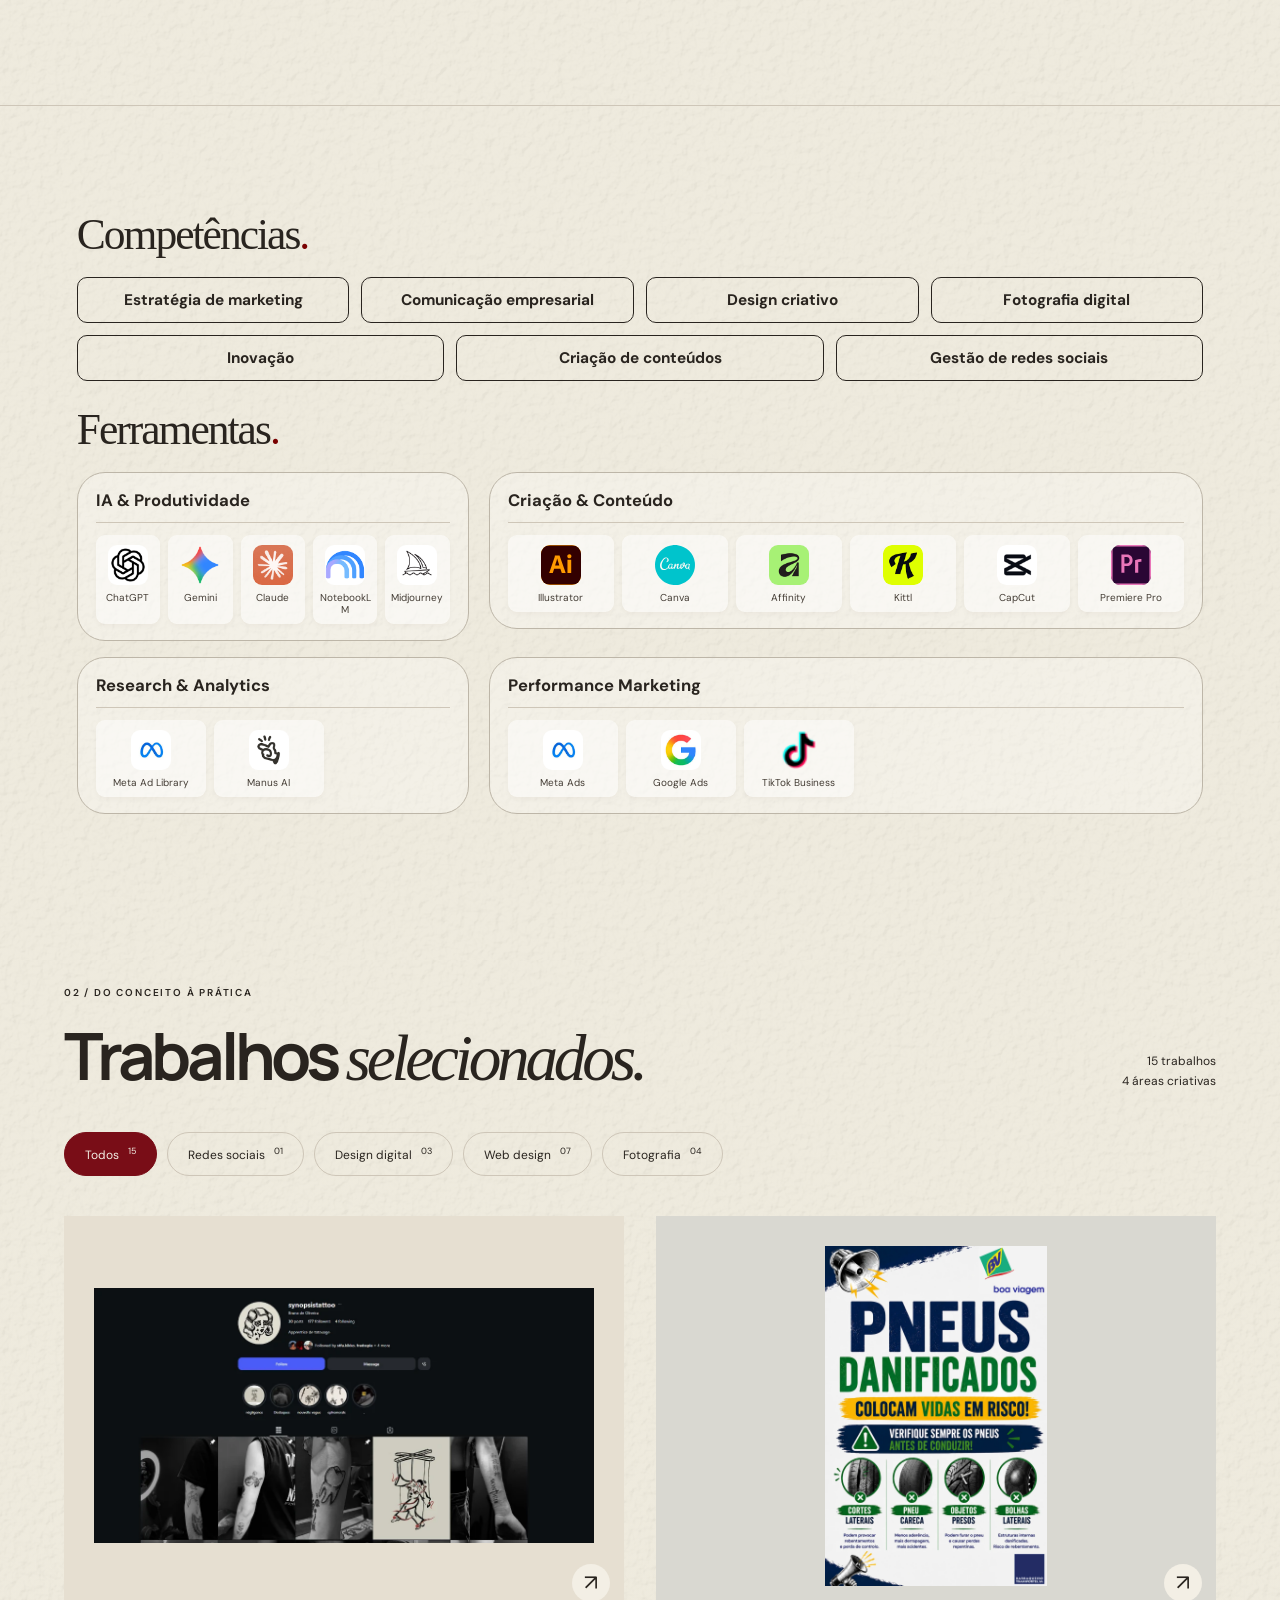
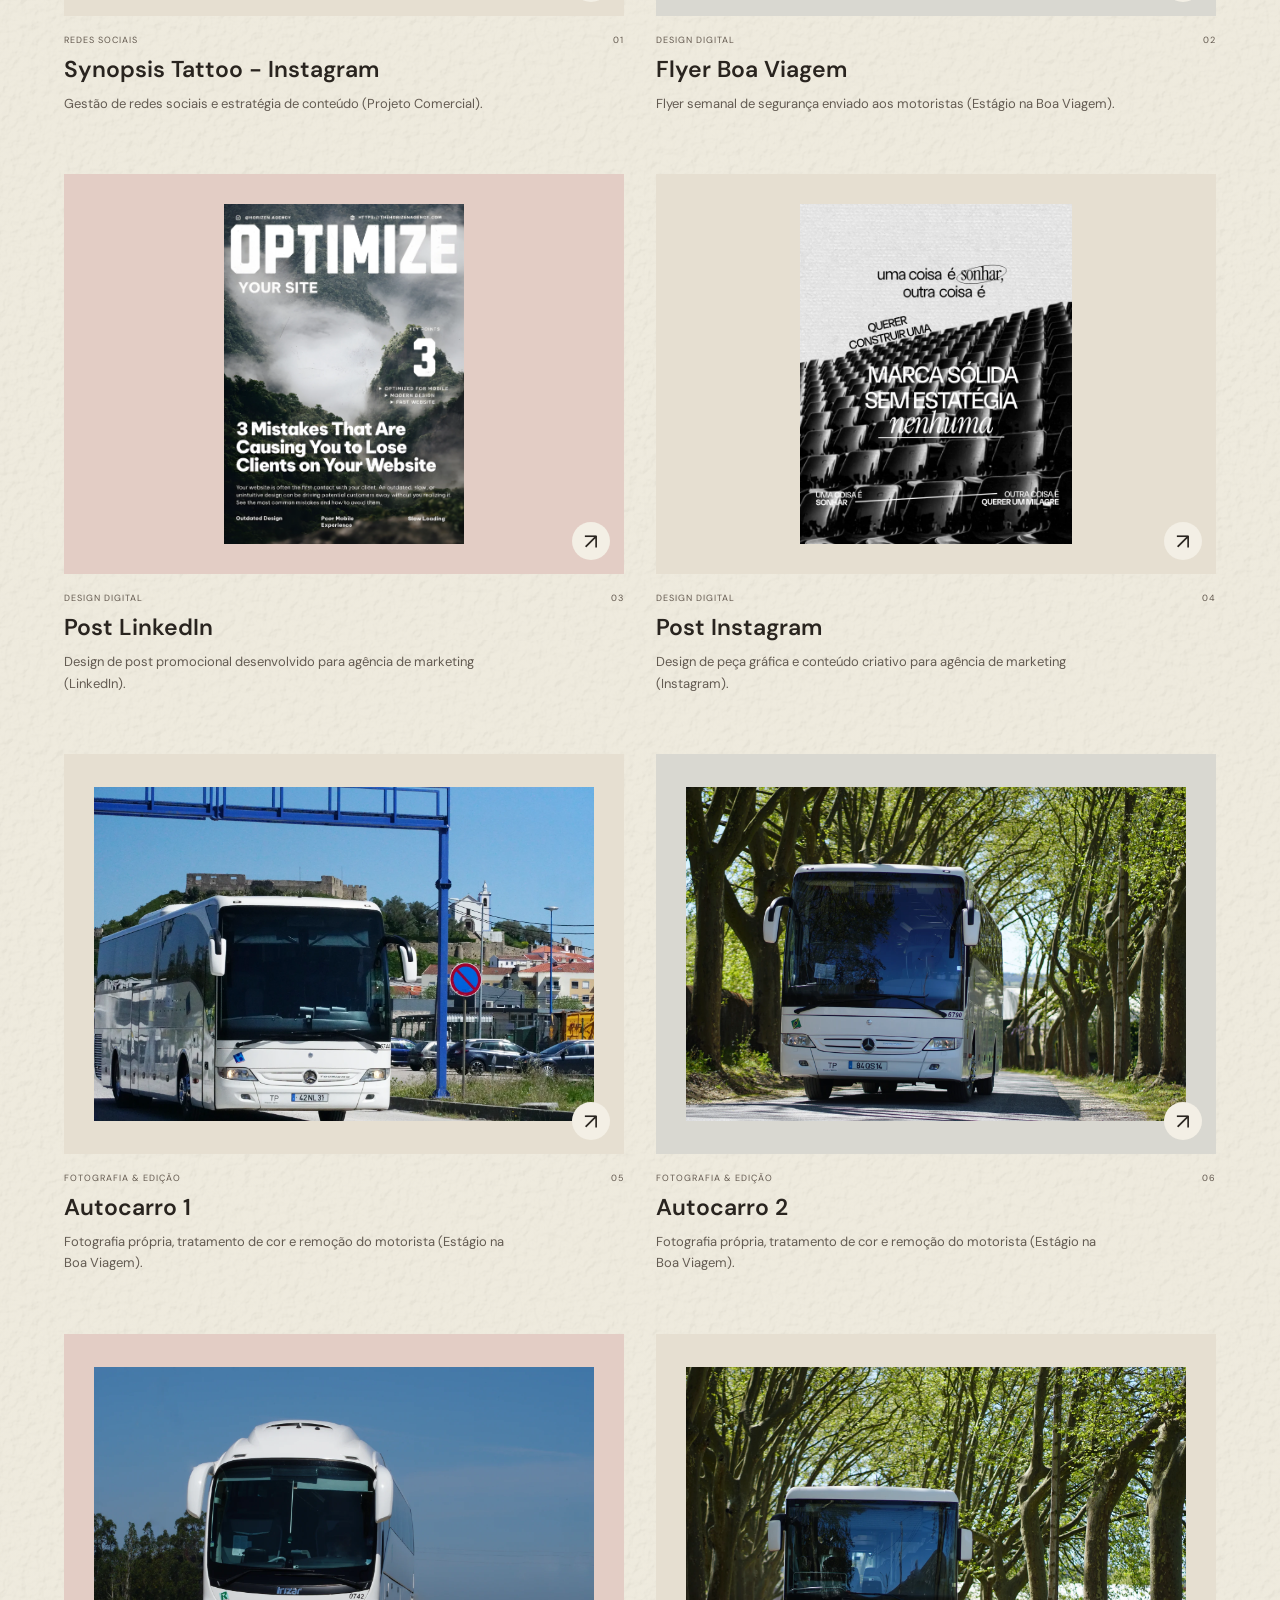
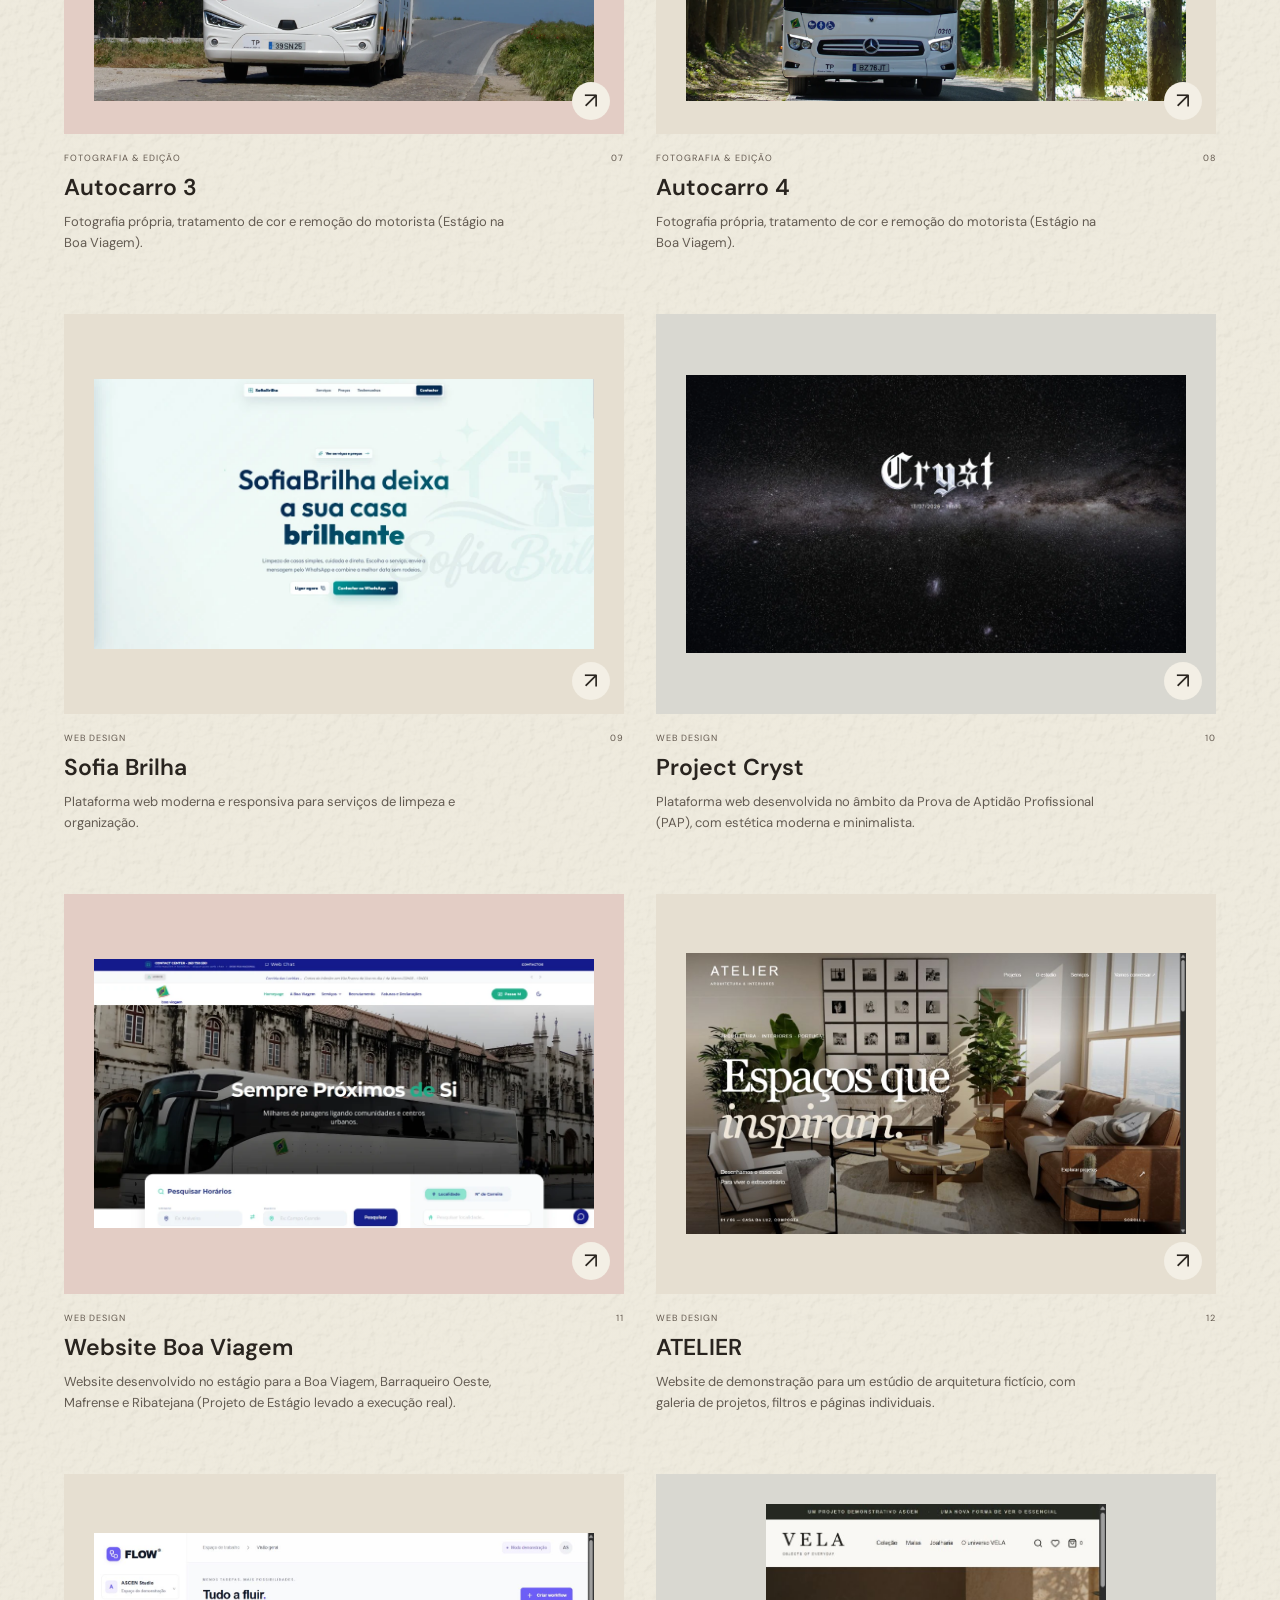
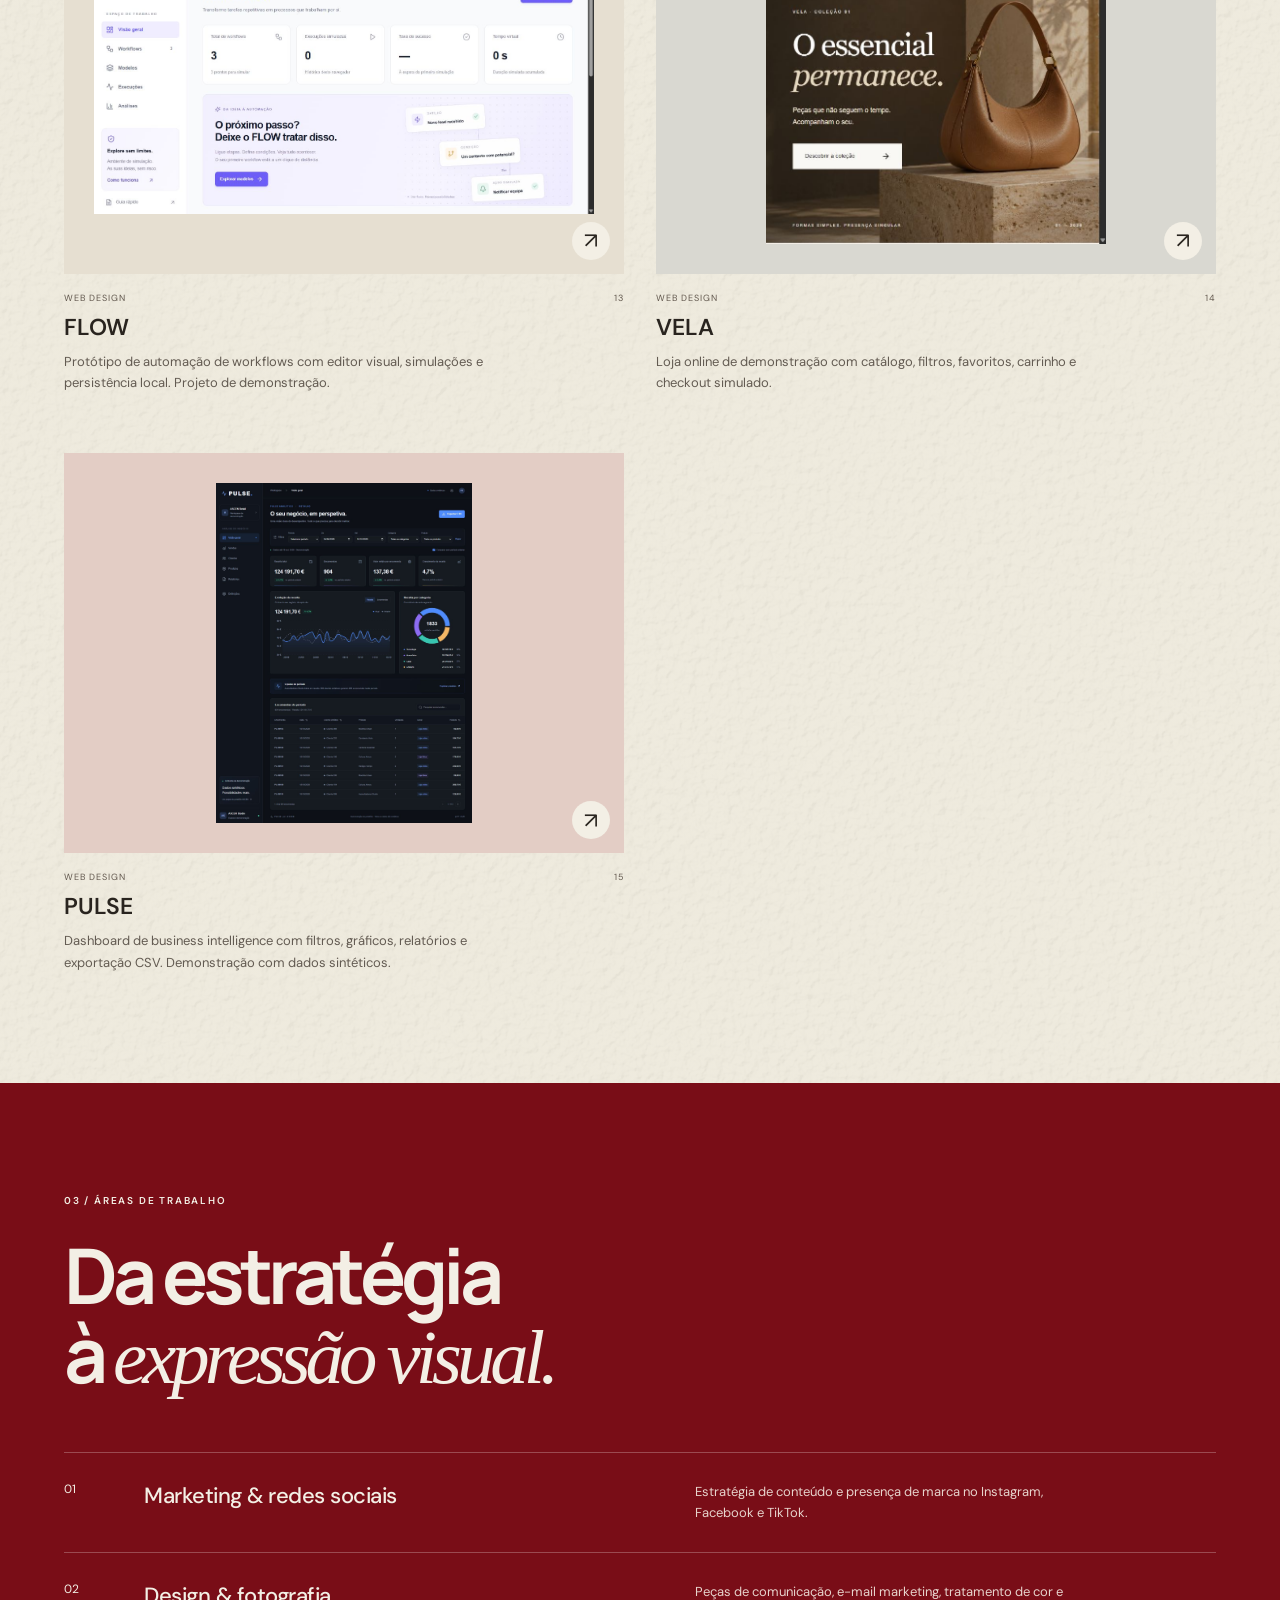
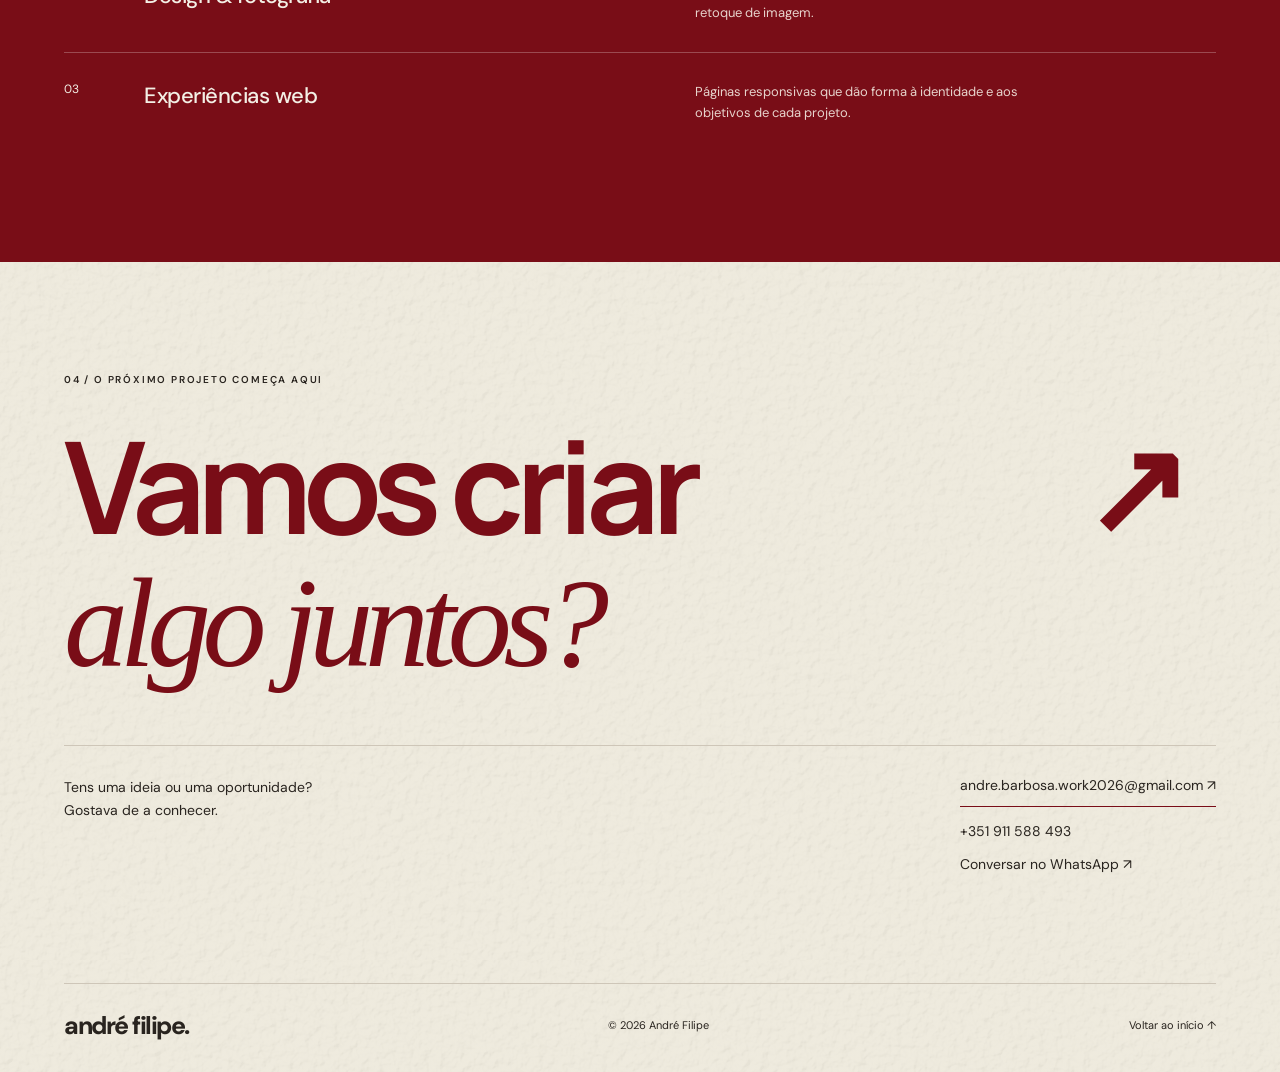
==== commit 45cb02bb: "Remove ASCEN name from portfolio project text" ====
--- a/index.html
+++ b/index.html
@@ -1 +1 @@
-<!doctype html><html lang="pt-PT"><head><meta charset="utf-8"><meta name="viewport" content="width=device-width,initial-scale=1"><title>André Filipe — Marketing, Design & Conteúdo</title><meta name="description" content="Portefólio de André Filipe. Projetos de marketing digital, redes sociais, design, fotografia e web design."><meta property="og:title" content="André Filipe — Portefólio"><meta property="og:description" content="Estratégia, conteúdo e design. Conhece os meus projetos."><meta property="og:type" content="website"><link rel="icon" href="favicon.png"><link rel="stylesheet" href="style.css"><link rel="stylesheet" href="cover.css"><link rel="stylesheet" href="resume.css"></head><body><a class="skip" href="#main">Saltar para o conteúdo</a><header class="cover-nav"><nav aria-label="Navegação principal"><a href="redes-sociais.html#projects">Redes sociais</a><a href="design-grafico.html#projects">Design digital</a><a href="web-design.html#projects">Web design</a><a href="edicao-fotos.html#projects">Fotografia</a><a href="#about">Sobre mim</a><a href="#contact">Contacto</a></nav></header><main id="main"><section class="cover" aria-label="Portefólio de André Filipe"><div class="cover-title"><h1>portfolio</h1><p>marketing & design</p></div><a class="cover-phone" href="#contact" aria-label="Vamos falar sobre o teu próximo projeto"><img src="images/red-telephone.png" alt="Telefone vintage vermelho" width="2172" height="724" fetchpriority="high"></a><span class="cover-signature">André Filipe · 2026</span></section><section id="about" class="resume section"><aside class="resume-left"><div class="resume-photo"><span class="paper-clip" aria-hidden="true"></span><img src="images/portrait.webp" alt="André Filipe" width="700" height="800"></div></aside><div class="resume-content"><h2>Olá! Sou o André!</h2><p class="resume-intro">Sou estudante de Marketing Digital, criativo e curioso, com interesse em inteligência artificial, tecnologia e inovação. Gosto de explorar ideias, aprender e transformar desafios em oportunidades de crescimento.</p><div class="resume-columns"><div class="resume-details"><section><h3>Formação</h3><div class="education-item"><span>2026 — 2028</span><div><h4>CTeSP em Marketing Digital</h4><p>Instituto Politécnico de Santarém</p><small>Em curso</small></div></div><div class="education-item"><span>2023 — 2026</span><div><h4>Ensino técnico</h4><p>Marketing Digital e Relações Públicas<br>Escola Secundária Damião de Goes</p></div></div></section><div class="resume-contacts"><a href="https://wa.me/351911588493" target="_blank" rel="noopener noreferrer"><b aria-hidden="true">↗</b> WhatsApp: +351 911 588 493</a><a href="mailto:andre.barbosa.work2026@gmail.com"><b aria-hidden="true">@</b> andre.barbosa.work2026@gmail.com</a><a href="https://www.linkedin.com/in/andr%C3%A9-barbosa-945175391" target="_blank" rel="noopener noreferrer"><b aria-hidden="true">in</b> LinkedIn: André Barbosa</a></div></div><section class="resume-experience"><h3>Experiência & projetos</h3><article><div><strong>Marketing Designer Intern</strong><span>fev. — jun. 2026<br>5 meses</span></div><div><h4>Grupo Barraqueiro</h4><p>Estágio presencial em Alenquer. Design de cartazes promocionais e de comunicação interna, distribuição de materiais por e-mail e projetos de web design e fotografia para a Boa Viagem.</p></div></article><article><div><strong>Projeto comercial</strong><span>Redes sociais</span></div><div><h4>Synopsis Tattoo</h4><p>Gestão de redes sociais e estratégia de conteúdo para a presença da marca no Instagram.</p></div></article><article><div><strong>Projeto PAP</strong><span>Marketing & web</span></div><div><h4>Project Cryst</h4><p>Plataforma web desenvolvida no âmbito da Prova de Aptidão Profissional, com foco numa presença digital moderna e minimalista.</p></div></article></section></div></div></section><section id="skills" class="skills-page section" aria-labelledby="skills-title"><div class="skills-main"><h2 id="skills-title">Competências<span>.</span></h2><div class="skill-pills"><span>Estratégia de marketing</span><span>Comunicação empresarial</span><span>Design criativo</span><span>Fotografia digital</span><span>Inovação</span><span>Criação de conteúdos</span><span>Gestão de redes sociais</span></div><h2 class="stack-title">Ferramentas<span>.</span></h2><div class="stack-groups"><div class="stack-panel"><h3>IA & Produtividade</h3><div class="tool-icons tool-logos"><figure title="ChatGPT"><img src="images/tool-chatgpt.png" alt="ChatGPT" width="48" height="48"><figcaption>ChatGPT</figcaption></figure><figure title="Gemini"><img src="images/tool-gemini.png" alt="Gemini" width="48" height="48"><figcaption>Gemini</figcaption></figure><figure title="Claude"><img src="images/tool-claude.png" alt="Claude" width="48" height="48"><figcaption>Claude</figcaption></figure><figure title="NotebookLM"><img src="images/tool-notebooklm.png" alt="NotebookLM" width="48" height="48"><figcaption>NotebookLM</figcaption></figure><figure title="Midjourney"><img src="images/tool-midjourney.png" alt="Midjourney" width="48" height="48"><figcaption>Midjourney</figcaption></figure></div></div><div class="stack-panel"><h3>Criação & Conteúdo</h3><div class="tool-icons tool-logos"><figure title="Illustrator"><img src="images/tool-illustrator.svg" alt="Illustrator" width="48" height="48"><figcaption>Illustrator</figcaption></figure><figure title="Canva"><img src="images/tool-canva.svg" alt="Canva" width="48" height="48"><figcaption>Canva</figcaption></figure><figure title="Affinity"><img src="images/tool-affinity.png" alt="Affinity" width="48" height="48"><figcaption>Affinity</figcaption></figure><figure title="Kittl"><img src="images/tool-kittl.png" alt="Kittl" width="48" height="48"><figcaption>Kittl</figcaption></figure><figure title="CapCut"><img src="images/tool-capcut.png" alt="CapCut" width="48" height="48"><figcaption>CapCut</figcaption></figure><figure title="Premiere Pro"><img src="images/tool-premiere.svg" alt="Premiere Pro" width="48" height="48"><figcaption>Premiere Pro</figcaption></figure></div></div><div class="stack-panel"><h3>Research & Analytics</h3><div class="tool-icons tool-logos"><figure title="Meta Ad Library"><img src="images/tool-meta.png" alt="Meta Ad Library" width="48" height="48"><figcaption>Meta Ad Library</figcaption></figure><figure title="Manus AI"><img src="images/tool-manus.png" alt="Manus AI" width="48" height="48"><figcaption>Manus AI</figcaption></figure></div></div><div class="stack-panel"><h3>Performance Marketing</h3><div class="tool-icons tool-logos"><figure title="Meta Ads"><img src="images/tool-meta.png" alt="Meta Ads" width="48" height="48"><figcaption>Meta Ads</figcaption></figure><figure title="Google Ads"><img src="images/tool-googleads.png" alt="Google Ads" width="48" height="48"><figcaption>Google Ads</figcaption></figure><figure title="TikTok Business"><img src="images/tool-tiktok.png" alt="TikTok Business" width="48" height="48"><figcaption>TikTok Business</figcaption></figure></div></div></div></div></section><section id="projects" class="section works"><div class="section-heading"><div><p class="eyebrow">02 / Do conceito à prática</p><h2>Trabalhos <em>selecionados.</em></h2></div><span class="work-count">15 trabalhos<br>4 áreas criativas</span></div><div class="filters" role="group" aria-label="Filtrar projetos"><button data-filter="all" aria-pressed="true">Todos <sup>15</sup></button><button data-filter="social" aria-pressed="false">Redes sociais <sup>01</sup></button><button data-filter="design" aria-pressed="false">Design digital <sup>03</sup></button><button data-filter="web" aria-pressed="false">Web design <sup>07</sup></button><button data-filter="photo" aria-pressed="false">Fotografia <sup>04</sup></button></div><p class="sr-only" id="filter-status" role="status"></p><div class="project-grid"><article class="project" data-category="social"><button class="project-visual" data-project="0" aria-label="Ver projeto Synopsis Tattoo - Instagram"><img src="images/preview-synopsis_tattoo_cover.webp" alt="Synopsis Tattoo - Instagram" loading="lazy" width="800" height="650"><span class="open-arrow" aria-hidden="true">↗</span></button><div class="project-meta"><span>Redes sociais</span><span>01</span></div><h3><button data-project="0">Synopsis Tattoo - Instagram</button></h3><p>Gestão de redes sociais e estratégia de conteúdo (Projeto Comercial).</p></article><article class="project" data-category="design"><button class="project-visual" data-project="1" aria-label="Ver projeto Flyer Boa Viagem"><img src="images/preview-Pneus-Danificados.webp" alt="Flyer Boa Viagem" loading="lazy" width="800" height="650"><span class="open-arrow" aria-hidden="true">↗</span></button><div class="project-meta"><span>Design digital</span><span>02</span></div><h3><button data-project="1">Flyer Boa Viagem</button></h3><p>Flyer semanal de segurança enviado aos motoristas (Estágio na Boa Viagem).</p></article><article class="project" data-category="design"><button class="project-visual" data-project="2" aria-label="Ver projeto Post LinkedIn"><img src="images/preview-linkedin_post_cover.webp" alt="Post LinkedIn" loading="lazy" width="800" height="650"><span class="open-arrow" aria-hidden="true">↗</span></button><div class="project-meta"><span>Design digital</span><span>03</span></div><h3><button data-project="2">Post LinkedIn</button></h3><p>Design de post promocional desenvolvido para agência de marketing (LinkedIn).</p></article><article class="project" data-category="design"><button class="project-visual" data-project="3" aria-label="Ver projeto Post Instagram"><img src="images/preview-instagram_post_design_cover.webp" alt="Post Instagram" loading="lazy" width="800" height="650"><span class="open-arrow" aria-hidden="true">↗</span></button><div class="project-meta"><span>Design digital</span><span>04</span></div><h3><button data-project="3">Post Instagram</button></h3><p>Design de peça gráfica e conteúdo criativo para agência de marketing (Instagram).</p></article><article class="project" data-category="photo"><button class="project-visual" data-project="4" aria-label="Ver projeto Autocarro 1"><img src="images/preview-22222.webp" alt="Autocarro 1" loading="lazy" width="800" height="650"><span class="open-arrow" aria-hidden="true">↗</span></button><div class="project-meta"><span>Fotografia & edição</span><span>05</span></div><h3><button data-project="4">Autocarro 1</button></h3><p>Fotografia própria, tratamento de cor e remoção do motorista (Estágio na Boa Viagem).</p></article><article class="project" data-category="photo"><button class="project-visual" data-project="5" aria-label="Ver projeto Autocarro 2"><img src="images/preview-bus-4.webp" alt="Autocarro 2" loading="lazy" width="800" height="650"><span class="open-arrow" aria-hidden="true">↗</span></button><div class="project-meta"><span>Fotografia & edição</span><span>06</span></div><h3><button data-project="5">Autocarro 2</button></h3><p>Fotografia própria, tratamento de cor e remoção do motorista (Estágio na Boa Viagem).</p></article><article class="project" data-category="photo"><button class="project-visual" data-project="6" aria-label="Ver projeto Autocarro 3"><img src="images/preview-Bus-5.webp" alt="Autocarro 3" loading="lazy" width="800" height="650"><span class="open-arrow" aria-hidden="true">↗</span></button><div class="project-meta"><span>Fotografia & edição</span><span>07</span></div><h3><button data-project="6">Autocarro 3</button></h3><p>Fotografia própria, tratamento de cor e remoção do motorista (Estágio na Boa Viagem).</p></article><article class="project" data-category="photo"><button class="project-visual" data-project="7" aria-label="Ver projeto Autocarro 4"><img src="images/preview-bus-6.webp" alt="Autocarro 4" loading="lazy" width="800" height="650"><span class="open-arrow" aria-hidden="true">↗</span></button><div class="project-meta"><span>Fotografia & edição</span><span>08</span></div><h3><button data-project="7">Autocarro 4</button></h3><p>Fotografia própria, tratamento de cor e remoção do motorista (Estágio na Boa Viagem).</p></article><article class="project" data-category="web"><button class="project-visual" data-project="8" aria-label="Ver projeto Sofia Brilha"><img src="images/preview-sofia_brilha_cover.webp" alt="Sofia Brilha" loading="lazy" width="800" height="650"><span class="open-arrow" aria-hidden="true">↗</span></button><div class="project-meta"><span>Web design</span><span>09</span></div><h3><button data-project="8">Sofia Brilha</button></h3><p>Plataforma web moderna e responsiva para serviços de limpeza e organização.</p></article><article class="project" data-category="web"><button class="project-visual" data-project="9" aria-label="Ver projeto Project Cryst"><img src="images/preview-project_cryst_cover.webp" alt="Project Cryst" loading="lazy" width="800" height="650"><span class="open-arrow" aria-hidden="true">↗</span></button><div class="project-meta"><span>Web design</span><span>10</span></div><h3><button data-project="9">Project Cryst</button></h3><p>Plataforma web desenvolvida no âmbito da Prova de Aptidão Profissional (PAP), com estética moderna e minimalista.</p></article><article class="project" data-category="web"><button class="project-visual" data-project="10" aria-label="Ver projeto Website Boa Viagem"><img src="images/preview-boa_viagem_web_cover.webp" alt="Website Boa Viagem" loading="lazy" width="800" height="650"><span class="open-arrow" aria-hidden="true">↗</span></button><div class="project-meta"><span>Web design</span><span>11</span></div><h3><button data-project="10">Website Boa Viagem</button></h3><p>Website desenvolvido no estágio para a Boa Viagem, Barraqueiro Oeste, Mafrense e Ribatejana (Projeto de Estágio levado a execução real).</p></article><article class="project" data-category="web"><button class="project-visual" data-project="11" aria-label="Ver projeto ATELIER — ASCEN"><img src="images/ascen-atelier.png" alt="ATELIER — ASCEN" loading="lazy" width="800" height="650"><span class="open-arrow" aria-hidden="true">↗</span></button><div class="project-meta"><span>Web design · ASCEN</span><span>12</span></div><h3><button data-project="11">ATELIER — ASCEN</button></h3><p>Website de demonstração para um estúdio de arquitetura fictício, com galeria de projetos, filtros e páginas individuais. Desenvolvido para a ASCEN.</p></article><article class="project" data-category="web"><button class="project-visual" data-project="12" aria-label="Ver projeto FLOW — ASCEN"><img src="images/ascen-flow.png" alt="FLOW — ASCEN" loading="lazy" width="800" height="650"><span class="open-arrow" aria-hidden="true">↗</span></button><div class="project-meta"><span>Web design · ASCEN</span><span>13</span></div><h3><button data-project="12">FLOW — ASCEN</button></h3><p>Protótipo de automação de workflows com editor visual, simulações e persistência local. Demonstração desenvolvida para a ASCEN.</p></article><article class="project" data-category="web"><button class="project-visual" data-project="13" aria-label="Ver projeto VELA — ASCEN"><img src="images/ascen-vela.png" alt="VELA — ASCEN" loading="lazy" width="800" height="650"><span class="open-arrow" aria-hidden="true">↗</span></button><div class="project-meta"><span>Web design · ASCEN</span><span>14</span></div><h3><button data-project="13">VELA — ASCEN</button></h3><p>Loja online de demonstração com catálogo, filtros, favoritos, carrinho e checkout simulado. Desenvolvida para a ASCEN.</p></article><article class="project" data-category="web"><button class="project-visual" data-project="14" aria-label="Ver projeto PULSE — ASCEN"><img src="images/ascen-pulse.png" alt="PULSE — ASCEN" loading="lazy" width="800" height="650"><span class="open-arrow" aria-hidden="true">↗</span></button><div class="project-meta"><span>Web design · ASCEN</span><span>15</span></div><h3><button data-project="14">PULSE — ASCEN</button></h3><p>Dashboard de business intelligence com filtros, gráficos, relatórios e exportação CSV. Demonstração ASCEN com dados sintéticos.</p></article></div></section><section class="expertise section"><p class="eyebrow">03 / Áreas de trabalho</p><h2>Da estratégia<br>à <em>expressão visual.</em></h2><div class="service"><span>01</span><h3>Marketing & redes sociais</h3><p>Estratégia de conteúdo e presença de marca no Instagram, Facebook e TikTok.</p></div><div class="service"><span>02</span><h3>Design & fotografia</h3><p>Peças de comunicação, e-mail marketing, tratamento de cor e retoque de imagem.</p></div><div class="service"><span>03</span><h3>Experiências web</h3><p>Páginas responsivas que dão forma à identidade e aos objetivos de cada projeto.</p></div></section><section id="contact" class="contact section"><p class="eyebrow">04 / O próximo projeto começa aqui</p><h2>Vamos criar<br><em>algo juntos?</em><span aria-hidden="true">↗</span></h2><div class="contact-bottom"><p>Tens uma ideia ou uma oportunidade?<br>Gostava de a conhecer.</p><div><a href="mailto:andre.barbosa.work2026@gmail.com">andre.barbosa.work2026@gmail.com ↗</a><a href="tel:+351911588493">+351 911 588 493</a><a href="https://wa.me/351911588493" target="_blank" rel="noopener noreferrer">Conversar no WhatsApp ↗</a></div></div></section></main><footer><a class="wordmark" href="#main">andré filipe.</a><span>© 2026 André Filipe</span><a href="#main">Voltar ao início ↑</a></footer><dialog id="project-dialog" aria-labelledby="dialog-title"><button class="close-dialog" aria-label="Fechar projeto">✕</button><div class="dialog-layout"><div class="dialog-image"><img id="dialog-image" alt=""></div><div class="dialog-info"><p class="eyebrow" id="dialog-category"></p><h2 id="dialog-title"></h2><p id="dialog-description"></p><a id="dialog-visit" class="text-link" target="_blank" rel="noopener noreferrer">Visitar projeto ↗</a><a id="dialog-download" class="text-link" download>Descarregar imagem ↓</a></div></div></dialog><script src="projects.js"></script><script src="script.js"></script></body></html>+<!doctype html><html lang="pt-PT"><head><meta charset="utf-8"><meta name="viewport" content="width=device-width,initial-scale=1"><title>André Filipe — Marketing, Design & Conteúdo</title><meta name="description" content="Portefólio de André Filipe. Projetos de marketing digital, redes sociais, design, fotografia e web design."><meta property="og:title" content="André Filipe — Portefólio"><meta property="og:description" content="Estratégia, conteúdo e design. Conhece os meus projetos."><meta property="og:type" content="website"><link rel="icon" href="favicon.png"><link rel="stylesheet" href="style.css"><link rel="stylesheet" href="cover.css"><link rel="stylesheet" href="resume.css"></head><body><a class="skip" href="#main">Saltar para o conteúdo</a><header class="cover-nav"><nav aria-label="Navegação principal"><a href="redes-sociais.html#projects">Redes sociais</a><a href="design-grafico.html#projects">Design digital</a><a href="web-design.html#projects">Web design</a><a href="edicao-fotos.html#projects">Fotografia</a><a href="#about">Sobre mim</a><a href="#contact">Contacto</a></nav></header><main id="main"><section class="cover" aria-label="Portefólio de André Filipe"><div class="cover-title"><h1>portfolio</h1><p>marketing & design</p></div><a class="cover-phone" href="#contact" aria-label="Vamos falar sobre o teu próximo projeto"><img src="images/red-telephone.png" alt="Telefone vintage vermelho" width="2172" height="724" fetchpriority="high"></a><span class="cover-signature">André Filipe · 2026</span></section><section id="about" class="resume section"><aside class="resume-left"><div class="resume-photo"><span class="paper-clip" aria-hidden="true"></span><img src="images/portrait.webp" alt="André Filipe" width="700" height="800"></div></aside><div class="resume-content"><h2>Olá! Sou o André!</h2><p class="resume-intro">Sou estudante de Marketing Digital, criativo e curioso, com interesse em inteligência artificial, tecnologia e inovação. Gosto de explorar ideias, aprender e transformar desafios em oportunidades de crescimento.</p><div class="resume-columns"><div class="resume-details"><section><h3>Formação</h3><div class="education-item"><span>2026 — 2028</span><div><h4>CTeSP em Marketing Digital</h4><p>Instituto Politécnico de Santarém</p><small>Em curso</small></div></div><div class="education-item"><span>2023 — 2026</span><div><h4>Ensino técnico</h4><p>Marketing Digital e Relações Públicas<br>Escola Secundária Damião de Goes</p></div></div></section><div class="resume-contacts"><a href="https://wa.me/351911588493" target="_blank" rel="noopener noreferrer"><b aria-hidden="true">↗</b> WhatsApp: +351 911 588 493</a><a href="mailto:andre.barbosa.work2026@gmail.com"><b aria-hidden="true">@</b> andre.barbosa.work2026@gmail.com</a><a href="https://www.linkedin.com/in/andr%C3%A9-barbosa-945175391" target="_blank" rel="noopener noreferrer"><b aria-hidden="true">in</b> LinkedIn: André Barbosa</a></div></div><section class="resume-experience"><h3>Experiência & projetos</h3><article><div><strong>Marketing Designer Intern</strong><span>fev. — jun. 2026<br>5 meses</span></div><div><h4>Grupo Barraqueiro</h4><p>Estágio presencial em Alenquer. Design de cartazes promocionais e de comunicação interna, distribuição de materiais por e-mail e projetos de web design e fotografia para a Boa Viagem.</p></div></article><article><div><strong>Projeto comercial</strong><span>Redes sociais</span></div><div><h4>Synopsis Tattoo</h4><p>Gestão de redes sociais e estratégia de conteúdo para a presença da marca no Instagram.</p></div></article><article><div><strong>Projeto PAP</strong><span>Marketing & web</span></div><div><h4>Project Cryst</h4><p>Plataforma web desenvolvida no âmbito da Prova de Aptidão Profissional, com foco numa presença digital moderna e minimalista.</p></div></article></section></div></div></section><section id="skills" class="skills-page section" aria-labelledby="skills-title"><div class="skills-main"><h2 id="skills-title">Competências<span>.</span></h2><div class="skill-pills"><span>Estratégia de marketing</span><span>Comunicação empresarial</span><span>Design criativo</span><span>Fotografia digital</span><span>Inovação</span><span>Criação de conteúdos</span><span>Gestão de redes sociais</span></div><h2 class="stack-title">Ferramentas<span>.</span></h2><div class="stack-groups"><div class="stack-panel"><h3>IA & Produtividade</h3><div class="tool-icons tool-logos"><figure title="ChatGPT"><img src="images/tool-chatgpt.png" alt="ChatGPT" width="48" height="48"><figcaption>ChatGPT</figcaption></figure><figure title="Gemini"><img src="images/tool-gemini.png" alt="Gemini" width="48" height="48"><figcaption>Gemini</figcaption></figure><figure title="Claude"><img src="images/tool-claude.png" alt="Claude" width="48" height="48"><figcaption>Claude</figcaption></figure><figure title="NotebookLM"><img src="images/tool-notebooklm.png" alt="NotebookLM" width="48" height="48"><figcaption>NotebookLM</figcaption></figure><figure title="Midjourney"><img src="images/tool-midjourney.png" alt="Midjourney" width="48" height="48"><figcaption>Midjourney</figcaption></figure></div></div><div class="stack-panel"><h3>Criação & Conteúdo</h3><div class="tool-icons tool-logos"><figure title="Illustrator"><img src="images/tool-illustrator.svg" alt="Illustrator" width="48" height="48"><figcaption>Illustrator</figcaption></figure><figure title="Canva"><img src="images/tool-canva.svg" alt="Canva" width="48" height="48"><figcaption>Canva</figcaption></figure><figure title="Affinity"><img src="images/tool-affinity.png" alt="Affinity" width="48" height="48"><figcaption>Affinity</figcaption></figure><figure title="Kittl"><img src="images/tool-kittl.png" alt="Kittl" width="48" height="48"><figcaption>Kittl</figcaption></figure><figure title="CapCut"><img src="images/tool-capcut.png" alt="CapCut" width="48" height="48"><figcaption>CapCut</figcaption></figure><figure title="Premiere Pro"><img src="images/tool-premiere.svg" alt="Premiere Pro" width="48" height="48"><figcaption>Premiere Pro</figcaption></figure></div></div><div class="stack-panel"><h3>Research & Analytics</h3><div class="tool-icons tool-logos"><figure title="Meta Ad Library"><img src="images/tool-meta.png" alt="Meta Ad Library" width="48" height="48"><figcaption>Meta Ad Library</figcaption></figure><figure title="Manus AI"><img src="images/tool-manus.png" alt="Manus AI" width="48" height="48"><figcaption>Manus AI</figcaption></figure></div></div><div class="stack-panel"><h3>Performance Marketing</h3><div class="tool-icons tool-logos"><figure title="Meta Ads"><img src="images/tool-meta.png" alt="Meta Ads" width="48" height="48"><figcaption>Meta Ads</figcaption></figure><figure title="Google Ads"><img src="images/tool-googleads.png" alt="Google Ads" width="48" height="48"><figcaption>Google Ads</figcaption></figure><figure title="TikTok Business"><img src="images/tool-tiktok.png" alt="TikTok Business" width="48" height="48"><figcaption>TikTok Business</figcaption></figure></div></div></div></div></section><section id="projects" class="section works"><div class="section-heading"><div><p class="eyebrow">02 / Do conceito à prática</p><h2>Trabalhos <em>selecionados.</em></h2></div><span class="work-count">15 trabalhos<br>4 áreas criativas</span></div><div class="filters" role="group" aria-label="Filtrar projetos"><button data-filter="all" aria-pressed="true">Todos <sup>15</sup></button><button data-filter="social" aria-pressed="false">Redes sociais <sup>01</sup></button><button data-filter="design" aria-pressed="false">Design digital <sup>03</sup></button><button data-filter="web" aria-pressed="false">Web design <sup>07</sup></button><button data-filter="photo" aria-pressed="false">Fotografia <sup>04</sup></button></div><p class="sr-only" id="filter-status" role="status"></p><div class="project-grid"><article class="project" data-category="social"><button class="project-visual" data-project="0" aria-label="Ver projeto Synopsis Tattoo - Instagram"><img src="images/preview-synopsis_tattoo_cover.webp" alt="Synopsis Tattoo - Instagram" loading="lazy" width="800" height="650"><span class="open-arrow" aria-hidden="true">↗</span></button><div class="project-meta"><span>Redes sociais</span><span>01</span></div><h3><button data-project="0">Synopsis Tattoo - Instagram</button></h3><p>Gestão de redes sociais e estratégia de conteúdo (Projeto Comercial).</p></article><article class="project" data-category="design"><button class="project-visual" data-project="1" aria-label="Ver projeto Flyer Boa Viagem"><img src="images/preview-Pneus-Danificados.webp" alt="Flyer Boa Viagem" loading="lazy" width="800" height="650"><span class="open-arrow" aria-hidden="true">↗</span></button><div class="project-meta"><span>Design digital</span><span>02</span></div><h3><button data-project="1">Flyer Boa Viagem</button></h3><p>Flyer semanal de segurança enviado aos motoristas (Estágio na Boa Viagem).</p></article><article class="project" data-category="design"><button class="project-visual" data-project="2" aria-label="Ver projeto Post LinkedIn"><img src="images/preview-linkedin_post_cover.webp" alt="Post LinkedIn" loading="lazy" width="800" height="650"><span class="open-arrow" aria-hidden="true">↗</span></button><div class="project-meta"><span>Design digital</span><span>03</span></div><h3><button data-project="2">Post LinkedIn</button></h3><p>Design de post promocional desenvolvido para agência de marketing (LinkedIn).</p></article><article class="project" data-category="design"><button class="project-visual" data-project="3" aria-label="Ver projeto Post Instagram"><img src="images/preview-instagram_post_design_cover.webp" alt="Post Instagram" loading="lazy" width="800" height="650"><span class="open-arrow" aria-hidden="true">↗</span></button><div class="project-meta"><span>Design digital</span><span>04</span></div><h3><button data-project="3">Post Instagram</button></h3><p>Design de peça gráfica e conteúdo criativo para agência de marketing (Instagram).</p></article><article class="project" data-category="photo"><button class="project-visual" data-project="4" aria-label="Ver projeto Autocarro 1"><img src="images/preview-22222.webp" alt="Autocarro 1" loading="lazy" width="800" height="650"><span class="open-arrow" aria-hidden="true">↗</span></button><div class="project-meta"><span>Fotografia & edição</span><span>05</span></div><h3><button data-project="4">Autocarro 1</button></h3><p>Fotografia própria, tratamento de cor e remoção do motorista (Estágio na Boa Viagem).</p></article><article class="project" data-category="photo"><button class="project-visual" data-project="5" aria-label="Ver projeto Autocarro 2"><img src="images/preview-bus-4.webp" alt="Autocarro 2" loading="lazy" width="800" height="650"><span class="open-arrow" aria-hidden="true">↗</span></button><div class="project-meta"><span>Fotografia & edição</span><span>06</span></div><h3><button data-project="5">Autocarro 2</button></h3><p>Fotografia própria, tratamento de cor e remoção do motorista (Estágio na Boa Viagem).</p></article><article class="project" data-category="photo"><button class="project-visual" data-project="6" aria-label="Ver projeto Autocarro 3"><img src="images/preview-Bus-5.webp" alt="Autocarro 3" loading="lazy" width="800" height="650"><span class="open-arrow" aria-hidden="true">↗</span></button><div class="project-meta"><span>Fotografia & edição</span><span>07</span></div><h3><button data-project="6">Autocarro 3</button></h3><p>Fotografia própria, tratamento de cor e remoção do motorista (Estágio na Boa Viagem).</p></article><article class="project" data-category="photo"><button class="project-visual" data-project="7" aria-label="Ver projeto Autocarro 4"><img src="images/preview-bus-6.webp" alt="Autocarro 4" loading="lazy" width="800" height="650"><span class="open-arrow" aria-hidden="true">↗</span></button><div class="project-meta"><span>Fotografia & edição</span><span>08</span></div><h3><button data-project="7">Autocarro 4</button></h3><p>Fotografia própria, tratamento de cor e remoção do motorista (Estágio na Boa Viagem).</p></article><article class="project" data-category="web"><button class="project-visual" data-project="8" aria-label="Ver projeto Sofia Brilha"><img src="images/preview-sofia_brilha_cover.webp" alt="Sofia Brilha" loading="lazy" width="800" height="650"><span class="open-arrow" aria-hidden="true">↗</span></button><div class="project-meta"><span>Web design</span><span>09</span></div><h3><button data-project="8">Sofia Brilha</button></h3><p>Plataforma web moderna e responsiva para serviços de limpeza e organização.</p></article><article class="project" data-category="web"><button class="project-visual" data-project="9" aria-label="Ver projeto Project Cryst"><img src="images/preview-project_cryst_cover.webp" alt="Project Cryst" loading="lazy" width="800" height="650"><span class="open-arrow" aria-hidden="true">↗</span></button><div class="project-meta"><span>Web design</span><span>10</span></div><h3><button data-project="9">Project Cryst</button></h3><p>Plataforma web desenvolvida no âmbito da Prova de Aptidão Profissional (PAP), com estética moderna e minimalista.</p></article><article class="project" data-category="web"><button class="project-visual" data-project="10" aria-label="Ver projeto Website Boa Viagem"><img src="images/preview-boa_viagem_web_cover.webp" alt="Website Boa Viagem" loading="lazy" width="800" height="650"><span class="open-arrow" aria-hidden="true">↗</span></button><div class="project-meta"><span>Web design</span><span>11</span></div><h3><button data-project="10">Website Boa Viagem</button></h3><p>Website desenvolvido no estágio para a Boa Viagem, Barraqueiro Oeste, Mafrense e Ribatejana (Projeto de Estágio levado a execução real).</p></article><article class="project" data-category="web"><button class="project-visual" data-project="11" aria-label="Ver projeto ATELIER"><img src="images/ascen-atelier.png" alt="ATELIER" loading="lazy" width="800" height="650"><span class="open-arrow" aria-hidden="true">↗</span></button><div class="project-meta"><span>Web design</span><span>12</span></div><h3><button data-project="11">ATELIER</button></h3><p>Website de demonstração para um estúdio de arquitetura fictício, com galeria de projetos, filtros e páginas individuais.</p></article><article class="project" data-category="web"><button class="project-visual" data-project="12" aria-label="Ver projeto FLOW"><img src="images/ascen-flow.png" alt="FLOW" loading="lazy" width="800" height="650"><span class="open-arrow" aria-hidden="true">↗</span></button><div class="project-meta"><span>Web design</span><span>13</span></div><h3><button data-project="12">FLOW</button></h3><p>Protótipo de automação de workflows com editor visual, simulações e persistência local. Projeto de demonstração.</p></article><article class="project" data-category="web"><button class="project-visual" data-project="13" aria-label="Ver projeto VELA"><img src="images/ascen-vela.png" alt="VELA" loading="lazy" width="800" height="650"><span class="open-arrow" aria-hidden="true">↗</span></button><div class="project-meta"><span>Web design</span><span>14</span></div><h3><button data-project="13">VELA</button></h3><p>Loja online de demonstração com catálogo, filtros, favoritos, carrinho e checkout simulado.</p></article><article class="project" data-category="web"><button class="project-visual" data-project="14" aria-label="Ver projeto PULSE"><img src="images/ascen-pulse.png" alt="PULSE" loading="lazy" width="800" height="650"><span class="open-arrow" aria-hidden="true">↗</span></button><div class="project-meta"><span>Web design</span><span>15</span></div><h3><button data-project="14">PULSE</button></h3><p>Dashboard de business intelligence com filtros, gráficos, relatórios e exportação CSV. Demonstração com dados sintéticos.</p></article></div></section><section class="expertise section"><p class="eyebrow">03 / Áreas de trabalho</p><h2>Da estratégia<br>à <em>expressão visual.</em></h2><div class="service"><span>01</span><h3>Marketing & redes sociais</h3><p>Estratégia de conteúdo e presença de marca no Instagram, Facebook e TikTok.</p></div><div class="service"><span>02</span><h3>Design & fotografia</h3><p>Peças de comunicação, e-mail marketing, tratamento de cor e retoque de imagem.</p></div><div class="service"><span>03</span><h3>Experiências web</h3><p>Páginas responsivas que dão forma à identidade e aos objetivos de cada projeto.</p></div></section><section id="contact" class="contact section"><p class="eyebrow">04 / O próximo projeto começa aqui</p><h2>Vamos criar<br><em>algo juntos?</em><span aria-hidden="true">↗</span></h2><div class="contact-bottom"><p>Tens uma ideia ou uma oportunidade?<br>Gostava de a conhecer.</p><div><a href="mailto:andre.barbosa.work2026@gmail.com">andre.barbosa.work2026@gmail.com ↗</a><a href="tel:+351911588493">+351 911 588 493</a><a href="https://wa.me/351911588493" target="_blank" rel="noopener noreferrer">Conversar no WhatsApp ↗</a></div></div></section></main><footer><a class="wordmark" href="#main">andré filipe.</a><span>© 2026 André Filipe</span><a href="#main">Voltar ao início ↑</a></footer><dialog id="project-dialog" aria-labelledby="dialog-title"><button class="close-dialog" aria-label="Fechar projeto">✕</button><div class="dialog-layout"><div class="dialog-image"><img id="dialog-image" alt=""></div><div class="dialog-info"><p class="eyebrow" id="dialog-category"></p><h2 id="dialog-title"></h2><p id="dialog-description"></p><a id="dialog-visit" class="text-link" target="_blank" rel="noopener noreferrer">Visitar projeto ↗</a><a id="dialog-download" class="text-link" download>Descarregar imagem ↓</a></div></div></dialog><script src="projects.js"></script><script src="script.js"></script></body></html>
